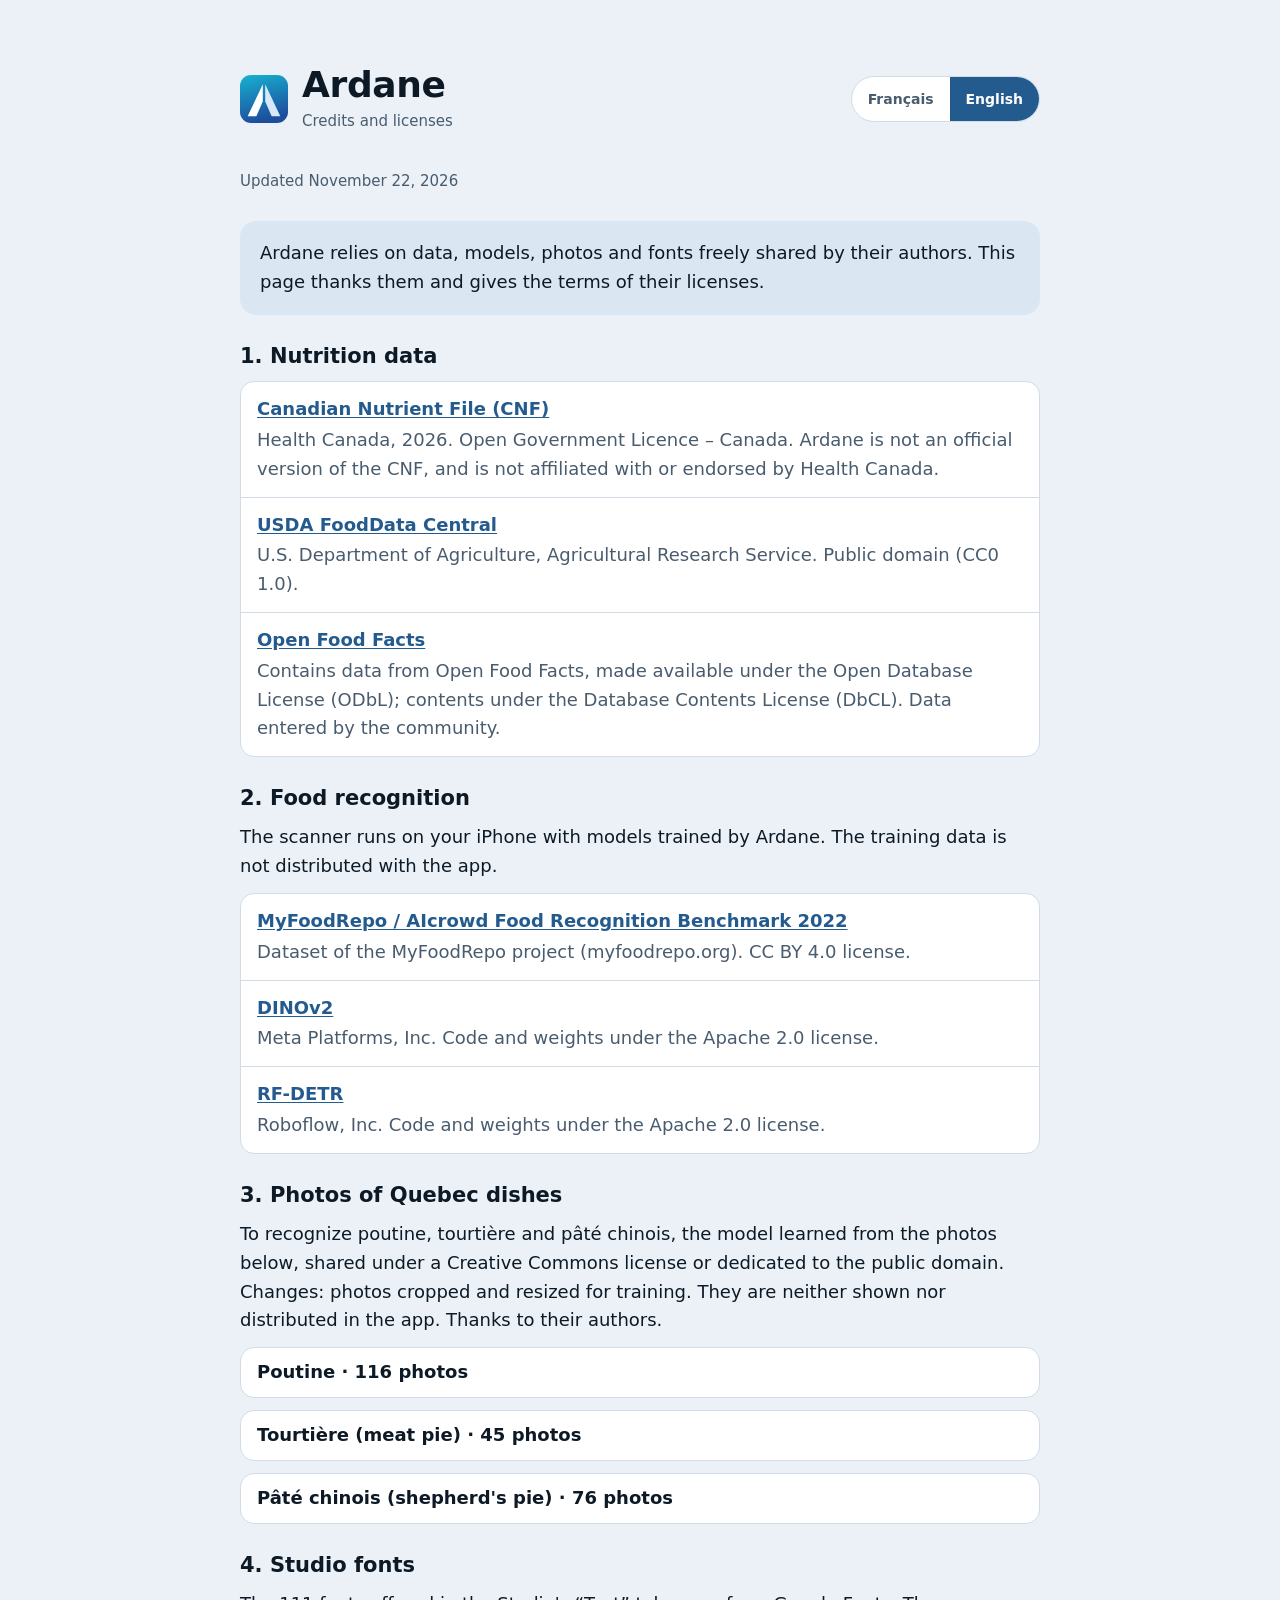
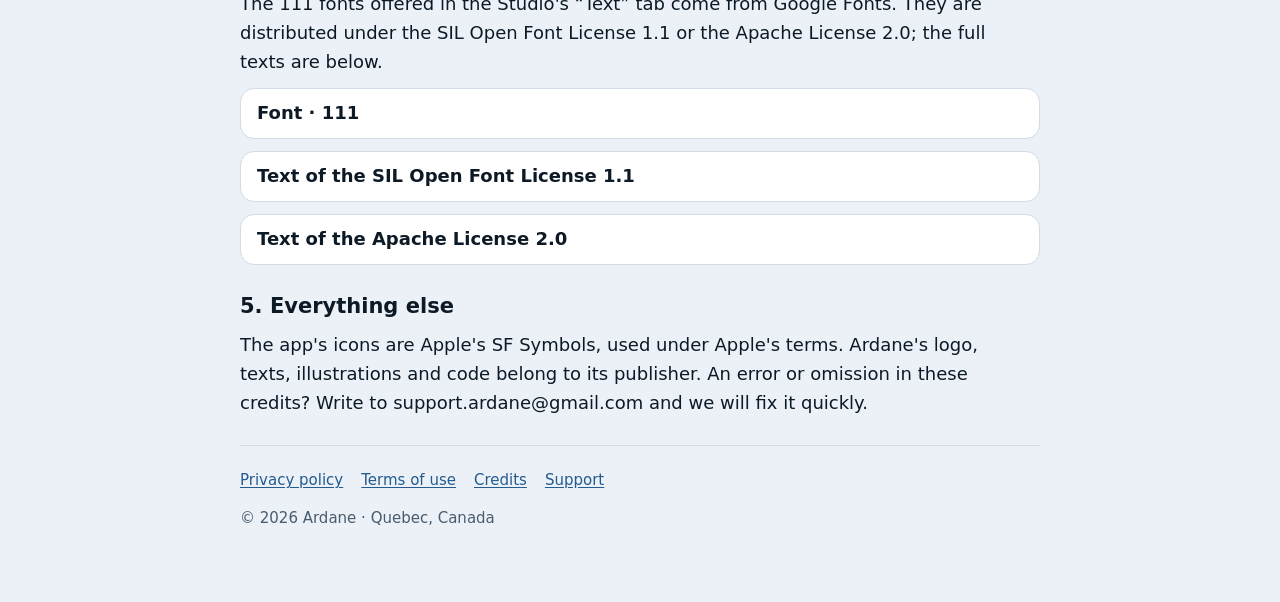
==== credits.html @ 4d383763 "Crédits et licences, politique de confidentialité 3.2 (22 novembre 2026) - Nouvelle page credits.htm" ====
<!doctype html>
<html lang="fr" data-title-fr="Crédits et licences d&#x27;Ardane" data-title-en="Ardane credits and licenses">
<meta charset="utf-8">
<meta name="viewport" content="width=device-width, initial-scale=1">
<meta name="color-scheme" content="light dark">
<meta name="theme-color" content="#EBF1F7" media="(prefers-color-scheme: light)">
<meta name="theme-color" content="#080E14" media="(prefers-color-scheme: dark)">
<title>Crédits et licences d&#x27;Ardane</title>
<link rel="stylesheet" href="style.css">
<!-- Généré par scripts/site/credits_page.py (dépôt de l'app) : ne pas modifier à la main. -->

<main>
  <header>
    <div class="mark" aria-hidden="true"></div>
    <div class="titles">
      <h1>Ardane</h1>
      <p class="sub" id="sub">Crédits et licences</p>
    </div>
    <div class="lang" role="group" aria-label="Langue / Language">
      <button id="btn-fr" type="button" aria-pressed="true" lang="fr">Français</button>
      <button id="btn-en" type="button" aria-pressed="false" lang="en">English</button>
    </div>
  </header>

  <article id="fr" lang="fr">
    <p class="updated">Mise à jour le 22 novembre 2026</p>
    <div class="summary"><p>Ardane s&#x27;appuie sur des données, des modèles, des photos et des polices partagés librement par leurs auteurs. Cette page les remercie et donne les conditions de leurs licences.</p></div>
    <section>
      <h2>1. Données nutritives</h2>
      <ul class="list">
        <li><b><a href="https://open.canada.ca/fr/licence-du-gouvernement-ouvert-canada">Fichier canadien sur les éléments nutritifs (FCÉN)</a></b><span>Santé Canada, 2026. Licence du gouvernement ouvert – Canada. Ardane n&#x27;est pas une version officielle du FCÉN, n&#x27;est pas affiliée à Santé Canada ni approuvée par lui.</span></li>
        <li><b><a href="https://fdc.nal.usda.gov">USDA FoodData Central</a></b><span>Département de l&#x27;Agriculture des États-Unis, Agricultural Research Service. Domaine public (CC0 1.0).</span></li>
        <li><b><a href="https://world.openfoodfacts.org">Open Food Facts</a></b><span>Contient des données d&#x27;Open Food Facts, disponibles sous la licence Open Database License (ODbL) ; contenu sous Database Contents License (DbCL). Données saisies par la communauté.</span></li>
      </ul>
    </section>
    <section>
      <h2>2. Reconnaissance des aliments</h2>
      <p>Le scanner fonctionne sur ton iPhone avec des modèles entraînés par Ardane. Les données d&#x27;entraînement ne sont pas distribuées avec l&#x27;app.</p>
      <ul class="list">
        <li><b><a href="https://creativecommons.org/licenses/by/4.0/">MyFoodRepo / AIcrowd Food Recognition Benchmark 2022</a></b><span>Jeu de données du projet MyFoodRepo (myfoodrepo.org). Licence CC BY 4.0.</span></li>
        <li><b><a href="https://github.com/facebookresearch/dinov2">DINOv2</a></b><span>Meta Platforms, Inc. Code et poids sous licence Apache 2.0.</span></li>
        <li><b><a href="https://github.com/roboflow/rf-detr">RF-DETR</a></b><span>Roboflow, Inc. Code et poids sous licence Apache 2.0.</span></li>
      </ul>
    </section>
    <section>
      <h2>3. Photos de plats québécois</h2>
      <p>Pour reconnaître la poutine, la tourtière et le pâté chinois, le modèle a appris sur les photos ci-dessous, partagées sous licence Creative Commons ou versées au domaine public. Modifications : photos recadrées et réduites pour l&#x27;entraînement. Elles ne sont ni affichées ni distribuées dans l&#x27;app. Merci à leurs auteurs.</p>
      <details><summary>Poutine · 116 photos</summary>
        <div class="scroll"><table><thead><tr><th>Photo</th><th>Auteur</th><th>Licence</th></tr></thead><tbody>
          <tr><td><a href="https://www.flickr.com/photos/40646519@N00/422692736">Poutine!</a></td><td><a href="https://www.flickr.com/photos/40646519@N00">Joe Shlabotnik</a></td><td class="nw"><a href="https://creativecommons.org/licenses/by/2.0/">CC BY 2.0</a></td></tr>
          <tr><td><a href="https://www.flickr.com/photos/28568408@N03/2667935838">Poutine</a></td><td><a href="https://www.flickr.com/photos/28568408@N03">bcjordan</a></td><td class="nw"><a href="https://creativecommons.org/licenses/by/2.0/">CC BY 2.0</a></td></tr>
          <tr><td><a href="https://www.flickr.com/photos/66691654@N00/105537506">Poutine</a></td><td><a href="https://www.flickr.com/photos/66691654@N00">sheilaellen</a></td><td class="nw"><a href="https://creativecommons.org/licenses/by/2.0/">CC BY 2.0</a></td></tr>
          <tr><td><a href="https://www.flickr.com/photos/41894190608@N01/3418100935">poutine</a></td><td><a href="https://www.flickr.com/photos/41894190608@N01">dennis</a></td><td class="nw"><a href="https://creativecommons.org/licenses/by/2.0/">CC BY 2.0</a></td></tr>
          <tr><td><a href="https://www.flickr.com/photos/77742560@N06/8391133171">Poutine</a></td><td><a href="https://www.flickr.com/photos/77742560@N06">shankar s.</a></td><td class="nw"><a href="https://creativecommons.org/licenses/by/2.0/">CC BY 2.0</a></td></tr>
          <tr><td><a href="https://www.flickr.com/photos/54063325@N07/7961751280">Sausage Poutine</a></td><td><a href="https://www.flickr.com/photos/54063325@N07">Ruocaled</a></td><td class="nw"><a href="https://creativecommons.org/licenses/by/2.0/">CC BY 2.0</a></td></tr>
          <tr><td><a href="https://www.flickr.com/photos/23311795@N04/4152819837">Poutine</a></td><td><a href="https://www.flickr.com/photos/23311795@N04">mathplourde</a></td><td class="nw"><a href="https://creativecommons.org/licenses/by/2.0/">CC BY 2.0</a></td></tr>
          <tr><td><a href="https://www.flickr.com/photos/77742560@N06/8391133671">Poutine with sausage</a></td><td><a href="https://www.flickr.com/photos/77742560@N06">shankar s.</a></td><td class="nw"><a href="https://creativecommons.org/licenses/by/2.0/">CC BY 2.0</a></td></tr>
          <tr><td><a href="https://www.flickr.com/photos/18474854@N00/3155841367">poutine</a></td><td><a href="https://www.flickr.com/photos/18474854@N00">JoePhoto</a></td><td class="nw"><a href="https://creativecommons.org/licenses/by/2.0/">CC BY 2.0</a></td></tr>
          <tr><td><a href="https://www.flickr.com/photos/125112383@N06/32618923754">Poutine!</a></td><td><a href="https://www.flickr.com/photos/125112383@N06">vwcampin</a></td><td class="nw"><a href="https://creativecommons.org/licenses/by/2.0/">CC BY 2.0</a></td></tr>
          <tr><td><a href="https://www.flickr.com/photos/91255327@N00/347988821">poutine-rageous</a></td><td><a href="https://www.flickr.com/photos/91255327@N00">sashafatcat</a></td><td class="nw"><a href="https://creativecommons.org/licenses/by/2.0/">CC BY 2.0</a></td></tr>
          <tr><td><a href="https://www.flickr.com/photos/13127104@N08/3921349107">Poutine</a></td><td><a href="https://www.flickr.com/photos/13127104@N08">lsiegert</a></td><td class="nw"><a href="https://creativecommons.org/licenses/by/2.0/">CC BY 2.0</a></td></tr>
          <tr><td><a href="https://www.flickr.com/photos/63669472@N00/513001318">Poutine</a></td><td><a href="https://www.flickr.com/photos/63669472@N00">eekim</a></td><td class="nw"><a href="https://creativecommons.org/licenses/by/2.0/">CC BY 2.0</a></td></tr>
          <tr><td><a href="https://www.flickr.com/photos/81427512@N00/2492936844">Poutine</a></td><td><a href="https://www.flickr.com/photos/81427512@N00">H Dragon</a></td><td class="nw"><a href="https://creativecommons.org/licenses/by/2.0/">CC BY 2.0</a></td></tr>
          <tr><td><a href="https://www.flickr.com/photos/91255327@N00/3150771959">08-dec-26</a></td><td><a href="https://www.flickr.com/photos/91255327@N00">sashafatcat</a></td><td class="nw"><a href="https://creativecommons.org/licenses/by/2.0/">CC BY 2.0</a></td></tr>
          <tr><td><a href="https://www.flickr.com/photos/125112383@N06/33462120505">Poutine w/ Spicy Sausage @ Montreal Poutine - Montreal, Quebec</a></td><td><a href="https://www.flickr.com/photos/125112383@N06">vwcampin</a></td><td class="nw"><a href="https://creativecommons.org/licenses/by/2.0/">CC BY 2.0</a></td></tr>
          <tr><td><a href="https://www.flickr.com/photos/95142644@N00/8515637447">Poutine with pulled pork makes everything better</a></td><td><a href="https://www.flickr.com/photos/95142644@N00">Ruth and Dave</a></td><td class="nw"><a href="https://creativecommons.org/licenses/by/2.0/">CC BY 2.0</a></td></tr>
          <tr><td><a href="https://www.flickr.com/photos/95142644@N00/6426250735">Energy food</a></td><td><a href="https://www.flickr.com/photos/95142644@N00">Ruth and Dave</a></td><td class="nw"><a href="https://creativecommons.org/licenses/by/2.0/">CC BY 2.0</a></td></tr>
          <tr><td><a href="https://www.flickr.com/photos/67839741@N06/19357444582">Traditional #poutine at Smoke&#x27;s #Poutinerie in #Hollywood. #Hearty #fries and a light #chicken #gravy piled high with tons of #creamy real #Wisconsin #cheese #curds. The gravy is #flavorful and #savory, coating the fries and eventually soaking them in sub</a></td><td><a href="https://www.flickr.com/photos/67839741@N06">L.A. Foodie</a></td><td class="nw"><a href="https://creativecommons.org/licenses/by/2.0/">CC BY 2.0</a></td></tr>
          <tr><td><a href="https://www.flickr.com/photos/25977089@N00/35097410913">Poutine</a></td><td><a href="https://www.flickr.com/photos/25977089@N00">goblinbox_(queen_of_ad_hoc_bento)</a></td><td class="nw"><a href="https://creativecommons.org/licenses/by/2.0/">CC BY 2.0</a></td></tr>
          <tr><td><a href="https://www.flickr.com/photos/32125457@N05/6015969493">LA Street Food Fest - Poutine</a></td><td><a href="https://www.flickr.com/photos/32125457@N05">savagecats</a></td><td class="nw"><a href="https://creativecommons.org/licenses/by/2.0/">CC BY 2.0</a></td></tr>
          <tr><td><a href="https://www.flickr.com/photos/23206546@N04/31408653434">North Quarter Tavern, Orlando FL</a></td><td><a href="https://www.flickr.com/photos/23206546@N04">Rusty Clark ~ 100K Photos</a></td><td class="nw"><a href="https://creativecommons.org/licenses/by/2.0/">CC BY 2.0</a></td></tr>
          <tr><td><a href="https://www.flickr.com/photos/125877336@N05/20529812483">Poutine</a></td><td><a href="https://www.flickr.com/photos/125877336@N05">saramarielin</a></td><td class="nw"><a href="https://creativecommons.org/licenses/by/2.0/">CC BY 2.0</a></td></tr>
          <tr><td><a href="https://www.flickr.com/photos/46246687@N05/22581944582">Beef Short Rib Poutine</a></td><td><a href="https://www.flickr.com/photos/46246687@N05">ppacificvancouver</a></td><td class="nw"><a href="https://creativecommons.org/licenses/by/2.0/">CC BY 2.0</a></td></tr>
          <tr><td><a href="https://www.flickr.com/photos/95142644@N00/52178262108">Poutine at Mackenzie Outpost</a></td><td><a href="https://www.flickr.com/photos/95142644@N00">Ruth and Dave</a></td><td class="nw"><a href="https://creativecommons.org/licenses/by/2.0/">CC BY 2.0</a></td></tr>
          <tr><td><a href="https://www.flickr.com/photos/46246687@N05/22569454776">Beef Short Rib Poutine</a></td><td><a href="https://www.flickr.com/photos/46246687@N05">ppacificvancouver</a></td><td class="nw"><a href="https://creativecommons.org/licenses/by/2.0/">CC BY 2.0</a></td></tr>
          <tr><td><a href="https://www.flickr.com/photos/21426642@N07/2629922426">Closeup of poutine</a></td><td><a href="https://www.flickr.com/photos/21426642@N07">Becker1999</a></td><td class="nw"><a href="https://creativecommons.org/licenses/by/2.0/">CC BY 2.0</a></td></tr>
          <tr><td><a href="https://www.flickr.com/photos/95142644@N00/49815342322">Poutine at Mile One</a></td><td><a href="https://www.flickr.com/photos/95142644@N00">Ruth and Dave</a></td><td class="nw"><a href="https://creativecommons.org/licenses/by/2.0/">CC BY 2.0</a></td></tr>
          <tr><td><a href="https://www.flickr.com/photos/184843881@N02/48853948071">Poutine in Boston</a></td><td><a href="https://www.flickr.com/photos/184843881@N02">denise-marie1</a></td><td class="nw"><a href="https://creativecommons.org/licenses/by/2.0/">CC BY 2.0</a></td></tr>
          <tr><td><a href="https://commons.wikimedia.org/wiki/File:Better_Poutine.jpg">File:Better Poutine.jpg</a></td><td>Hannahrjones at English Wikipedia</td><td class="nw"><a href="https://creativecommons.org/publicdomain/mark/1.0/">Public Domain Mark 1.0</a></td></tr>
          <tr><td><a href="https://commons.wikimedia.org/wiki/File:Flickr_dongkwan_124242873--Poutine.jpg">File:Flickr dongkwan 124242873--Poutine.jpg</a></td><td>Ernesto Andrade from San Francisco, California, USA</td><td class="nw"><a href="https://creativecommons.org/licenses/by/2.0/">CC BY 2.0</a></td></tr>
          <tr><td><a href="https://commons.wikimedia.org/wiki/File:Food_Court_of_Costco_Wholesale_(29871518893).jpg">File:Food Court of Costco Wholesale (29871518893).jpg</a></td><td>GoToVan from Vancouver, Canada</td><td class="nw"><a href="https://creativecommons.org/licenses/by/2.0/">CC BY 2.0</a></td></tr>
          <tr><td><a href="https://commons.wikimedia.org/wiki/File:Food_Court_of_Costco_Wholesale_(29871521163).jpg">File:Food Court of Costco Wholesale (29871521163).jpg</a></td><td>GoToVan from Vancouver, Canada</td><td class="nw"><a href="https://creativecommons.org/licenses/by/2.0/">CC BY 2.0</a></td></tr>
          <tr><td><a href="https://commons.wikimedia.org/wiki/File:Food_Court_of_Costco_Wholesale_(30503545845).jpg">File:Food Court of Costco Wholesale (30503545845).jpg</a></td><td>GoToVan from Vancouver, Canada</td><td class="nw"><a href="https://creativecommons.org/licenses/by/2.0/">CC BY 2.0</a></td></tr>
          <tr><td><a href="https://commons.wikimedia.org/wiki/File:Food_Court_of_Costco_Wholesale_(30503546335).jpg">File:Food Court of Costco Wholesale (30503546335).jpg</a></td><td>GoToVan from Vancouver, Canada</td><td class="nw"><a href="https://creativecommons.org/licenses/by/2.0/">CC BY 2.0</a></td></tr>
          <tr><td><a href="https://commons.wikimedia.org/wiki/File:Georgie%27s_Poutine_-_Double-fried_Kennebec_potatoes_with_Oakdale_Cheese_Company_Cheese_Curds_and_St_Hubert_poutine_gravy_-squeaky_-curds_-poutine_-Oakland_-popup_(15228252746).jpg">File:Georgie&#x27;s Poutine - Double-fried Kennebec potatoes with Oakdale Cheese Company Cheese Curds and St Hubert poutine gravy -squeaky -curds -poutine -Oakland -popup (15228252746).jpg</a></td><td>Arnold Gatilao from Oakland, CA, USA</td><td class="nw"><a href="https://creativecommons.org/licenses/by/2.0/">CC BY 2.0</a></td></tr>
          <tr><td><a href="https://commons.wikimedia.org/wiki/File:Hangover_Cure_poutine_@_Poutineville_@_Montr%C3%A9al_(30503111956).jpg">File:Hangover Cure poutine @ Poutineville @ Montréal (30503111956).jpg</a></td><td>Guilhem Vellut from Annecy, France</td><td class="nw"><a href="https://creativecommons.org/licenses/by/2.0/">CC BY 2.0</a></td></tr>
          <tr><td><a href="https://commons.wikimedia.org/wiki/File:Hangover_Cure_poutine_@_Poutineville_@_Montr%C3%A9al_(30503114746).jpg">File:Hangover Cure poutine @ Poutineville @ Montréal (30503114746).jpg</a></td><td>Guilhem Vellut from Annecy, France</td><td class="nw"><a href="https://creativecommons.org/licenses/by/2.0/">CC BY 2.0</a></td></tr>
          <tr><td><a href="https://commons.wikimedia.org/wiki/File:Hogtown_Poutine_with_peppercorn_gravy,_sausage,_bacon,_mushrooms,_onions_(16022430855).jpg">File:Hogtown Poutine with peppercorn gravy, sausage, bacon, mushrooms, onions (16022430855).jpg</a></td><td>Arnold Gatilao from Oakland, CA, USA</td><td class="nw"><a href="https://creativecommons.org/licenses/by/2.0/">CC BY 2.0</a></td></tr>
          <tr><td><a href="https://commons.wikimedia.org/wiki/File:La_Banquise_Poutine_(cropped).jpg">File:La Banquise Poutine (cropped).jpg</a></td><td>Yuri Long from Arlington, VA, USA</td><td class="nw"><a href="https://creativecommons.org/licenses/by/2.0/">CC BY 2.0</a></td></tr>
          <tr><td><a href="https://commons.wikimedia.org/wiki/File:La_Banquise_Poutine.jpg">File:La Banquise Poutine.jpg</a></td><td>Yuri Long from Arlington, VA, USA</td><td class="nw"><a href="https://creativecommons.org/licenses/by/2.0/">CC BY 2.0</a></td></tr>
          <tr><td><a href="https://commons.wikimedia.org/wiki/File:La_Classique_Bacon_-_Les_Poutineurs_2025-03-24.jpg">File:La Classique Bacon - Les Poutineurs 2025-03-24.jpg</a></td><td>Andy Li</td><td class="nw"><a href="https://creativecommons.org/publicdomain/zero/1.0/">CC0 1.0</a></td></tr>
          <tr><td><a href="https://commons.wikimedia.org/wiki/File:McDonald%E2%80%99s_Poutine_(47271532861).jpg">File:McDonald’s Poutine (47271532861).jpg</a></td><td>Paulo O from Halifax, Canada</td><td class="nw"><a href="https://creativecommons.org/licenses/by/2.0/">CC BY 2.0</a></td></tr>
          <tr><td><a href="https://commons.wikimedia.org/wiki/File:OriginalPoutineLaBanquise.jpg">File:OriginalPoutineLaBanquise.jpg</a></td><td>Sjschen</td><td class="nw"><a href="https://creativecommons.org/licenses/by/3.0/">CC BY 3.0</a></td></tr>
          <tr><td><a href="https://commons.wikimedia.org/wiki/File:Pierogi_Poutine.jpg">File:Pierogi Poutine.jpg</a></td><td>Alan Levine</td><td class="nw"><a href="https://creativecommons.org/publicdomain/zero/1.0/">CC0 1.0</a></td></tr>
          <tr><td><a href="https://commons.wikimedia.org/wiki/File:Poutine_(11214163035).jpg">File:Poutine (11214163035).jpg</a></td><td>Maarten Heerlien from Voorschoten, The Netherlands</td><td class="nw"><a href="https://creativecommons.org/licenses/by/2.0/">CC BY 2.0</a></td></tr>
          <tr><td><a href="https://commons.wikimedia.org/wiki/File:Poutine_(36346160921).jpg">File:Poutine (36346160921).jpg</a></td><td>Paulo O from Halifax, Canada</td><td class="nw"><a href="https://creativecommons.org/licenses/by/2.0/">CC BY 2.0</a></td></tr>
          <tr><td><a href="https://commons.wikimedia.org/wiki/File:Poutine_(5439849321).jpg">File:Poutine (5439849321).jpg</a></td><td>Neil Conway from Oakland, USA</td><td class="nw"><a href="https://creativecommons.org/licenses/by/2.0/">CC BY 2.0</a></td></tr>
          <tr><td><a href="https://commons.wikimedia.org/wiki/File:Poutine_-_2017-10.jpg">File:Poutine - 2017-10.jpg</a></td><td>boklm</td><td class="nw"><a href="https://creativecommons.org/publicdomain/zero/1.0/">CC0 1.0</a></td></tr>
          <tr><td><a href="https://commons.wikimedia.org/wiki/File:Poutine_@_D%C3%A9carie_Hot_Dog_@_Montr%C3%A9al_(30435389821).jpg">File:Poutine @ Décarie Hot Dog @ Montréal (30435389821).jpg</a></td><td>Guilhem Vellut from Annecy, France</td><td class="nw"><a href="https://creativecommons.org/licenses/by/2.0/">CC BY 2.0</a></td></tr>
          <tr><td><a href="https://commons.wikimedia.org/wiki/File:Poutine_@_La_Banquise_@_Le_Plateau_@_Montr%C3%A9al_(30198101830).jpg">File:Poutine @ La Banquise @ Le Plateau @ Montréal (30198101830).jpg</a></td><td>Guilhem Vellut from Annecy, France</td><td class="nw"><a href="https://creativecommons.org/licenses/by/2.0/">CC BY 2.0</a></td></tr>
          <tr><td><a href="https://commons.wikimedia.org/wiki/File:Poutine_@_La_Banquise_@_Le_Plateau_@_Montr%C3%A9al_(30379690522).jpg">File:Poutine @ La Banquise @ Le Plateau @ Montréal (30379690522).jpg</a></td><td>Guilhem Vellut from Annecy, France</td><td class="nw"><a href="https://creativecommons.org/licenses/by/2.0/">CC BY 2.0</a></td></tr>
          <tr><td><a href="https://commons.wikimedia.org/wiki/File:Poutine_@_Montreal_Pool_Room_@_Ville-Marie_@_Montr%C3%A9al_(30256597740).jpg">File:Poutine @ Montreal Pool Room @ Ville-Marie @ Montréal (30256597740).jpg</a></td><td>Guilhem Vellut from Annecy, France</td><td class="nw"><a href="https://creativecommons.org/licenses/by/2.0/">CC BY 2.0</a></td></tr>
          <tr><td><a href="https://commons.wikimedia.org/wiki/File:Poutine_@_Montreal_Pool_Room_@_Ville-Marie_@_Montr%C3%A9al_(30467797291).jpg">File:Poutine @ Montreal Pool Room @ Ville-Marie @ Montréal (30467797291).jpg</a></td><td>Guilhem Vellut from Annecy, France</td><td class="nw"><a href="https://creativecommons.org/licenses/by/2.0/">CC BY 2.0</a></td></tr>
          <tr><td><a href="https://commons.wikimedia.org/wiki/File:Poutine_at_La_Belle_Province_(333075501).jpg">File:Poutine at La Belle Province (333075501).jpg</a></td><td>Andrea Schaffer from Sydney, Australia</td><td class="nw"><a href="https://creativecommons.org/licenses/by/2.0/">CC BY 2.0</a></td></tr>
          <tr><td><a href="https://commons.wikimedia.org/wiki/File:Poutine_at_New_York_Fries_(49684638896).jpg">File:Poutine at New York Fries (49684638896).jpg</a></td><td>Daniel from Glasgow, United Kingdom</td><td class="nw"><a href="https://creativecommons.org/licenses/by/2.0/">CC BY 2.0</a></td></tr>
          <tr><td><a href="https://commons.wikimedia.org/wiki/File:Poutine_basket_with_birthday_candle_in_Dutch_angle.jpg">File:Poutine basket with birthday candle in Dutch angle.jpg</a></td><td>RandomKatze</td><td class="nw"><a href="https://creativecommons.org/publicdomain/zero/1.0/">CC0 1.0</a></td></tr>
          <tr><td><a href="https://commons.wikimedia.org/wiki/File:Poutine_from_Windsor,_ON.jpg">File:Poutine from Windsor, ON.jpg</a></td><td>Antonydstevens</td><td class="nw"><a href="https://creativecommons.org/publicdomain/zero/1.0/">CC0 1.0</a></td></tr>
          <tr><td><a href="https://commons.wikimedia.org/wiki/File:Poutine_with_Bacon_@_La_Belle_Province_@_Montreal_(29773379023).jpg">File:Poutine with Bacon @ La Belle Province @ Montreal (29773379023).jpg</a></td><td>Guilhem Vellut from Paris, France</td><td class="nw"><a href="https://creativecommons.org/licenses/by/2.0/">CC BY 2.0</a></td></tr>
          <tr><td><a href="https://commons.wikimedia.org/wiki/File:Poutine_with_Bacon_@_La_Belle_Province_@_Montreal_(29774474284).jpg">File:Poutine with Bacon @ La Belle Province @ Montreal (29774474284).jpg</a></td><td>Guilhem Vellut from Paris, France</td><td class="nw"><a href="https://creativecommons.org/licenses/by/2.0/">CC BY 2.0</a></td></tr>
          <tr><td><a href="https://commons.wikimedia.org/wiki/File:Poutine_with_sausage_@_Chez_Ashton_@_Qu%C3%A9bec_(30511412735).jpg">File:Poutine with sausage @ Chez Ashton @ Québec (30511412735).jpg</a></td><td>Guilhem Vellut from Annecy, France</td><td class="nw"><a href="https://creativecommons.org/licenses/by/2.0/">CC BY 2.0</a></td></tr>
          <tr><td><a href="https://commons.wikimedia.org/wiki/File:Poutine_with_sausage_@_Chez_Ashton_@_Qu%C3%A9bec_(30511414925).jpg">File:Poutine with sausage @ Chez Ashton @ Québec (30511414925).jpg</a></td><td>Guilhem Vellut from Annecy, France</td><td class="nw"><a href="https://creativecommons.org/licenses/by/2.0/">CC BY 2.0</a></td></tr>
          <tr><td><a href="https://commons.wikimedia.org/wiki/File:Poutine1.jpg">File:Poutine1.jpg</a></td><td>Plantsmushrooms</td><td class="nw"><a href="https://creativecommons.org/licenses/by/4.0/">CC BY 4.0</a></td></tr>
          <tr><td><a href="https://commons.wikimedia.org/wiki/File:Tradition_Poutine_(15836312819).jpg">File:Tradition Poutine (15836312819).jpg</a></td><td>Arnold Gatilao from Oakland, CA, USA</td><td class="nw"><a href="https://creativecommons.org/licenses/by/2.0/">CC BY 2.0</a></td></tr>
          <tr><td><a href="https://www.flickr.com/photos/41751012@N00/5827910894">Maxi Poutine</a></td><td><a href="https://www.flickr.com/photos/41751012@N00">Tri.</a></td><td class="nw"><a href="https://creativecommons.org/licenses/by/2.0/">CC BY 2.0</a></td></tr>
          <tr><td><a href="https://www.flickr.com/photos/15969266@N04/4035196206">Mmmm, extreme poutine.</a></td><td><a href="https://www.flickr.com/photos/15969266@N04">zerojay</a></td><td class="nw"><a href="https://creativecommons.org/licenses/by/2.0/">CC BY 2.0</a></td></tr>
          <tr><td><a href="https://www.flickr.com/photos/91255327@N00/3168889607">poutine from restaurant la banquise</a></td><td><a href="https://www.flickr.com/photos/91255327@N00">sashafatcat</a></td><td class="nw"><a href="https://creativecommons.org/licenses/by/2.0/">CC BY 2.0</a></td></tr>
          <tr><td><a href="https://www.flickr.com/photos/28531775@N06/4623917011">PatatiPatata Poutine</a></td><td><a href="https://www.flickr.com/photos/28531775@N06">snowpea&amp;bokchoi</a></td><td class="nw"><a href="https://creativecommons.org/licenses/by/2.0/">CC BY 2.0</a></td></tr>
          <tr><td><a href="https://www.flickr.com/photos/60179301@N00/4927668225">Poutine</a></td><td><a href="https://www.flickr.com/photos/60179301@N00">Ben Sutherland</a></td><td class="nw"><a href="https://creativecommons.org/licenses/by/2.0/">CC BY 2.0</a></td></tr>
          <tr><td><a href="https://www.flickr.com/photos/57454537@N03/14021723303">First time trying poutine @oliver_bonacini restaurant Bannock in #Toronto loved it! #foodspotting</a></td><td><a href="https://www.flickr.com/photos/57454537@N03">ukahbob777</a></td><td class="nw"><a href="https://creativecommons.org/licenses/by/2.0/">CC BY 2.0</a></td></tr>
          <tr><td><a href="https://www.flickr.com/photos/91188380@N05/15948906742">Elk &amp; Oarsman - Elk Poutine</a></td><td><a href="https://www.flickr.com/photos/91188380@N05">elsie.hui</a></td><td class="nw"><a href="https://creativecommons.org/licenses/by/2.0/">CC BY 2.0</a></td></tr>
          <tr><td><a href="https://www.flickr.com/photos/24483890@N00/3568173672">digging in to poutine at La Banquise</a></td><td><a href="https://www.flickr.com/photos/24483890@N00">Rob Ireton</a></td><td class="nw"><a href="https://creativecommons.org/licenses/by/2.0/">CC BY 2.0</a></td></tr>
          <tr><td><a href="https://www.flickr.com/photos/51526368@N03/19629658998">Big Smoke Burger Poutine</a></td><td><a href="https://www.flickr.com/photos/51526368@N03">Aranami</a></td><td class="nw"><a href="https://creativecommons.org/licenses/by/2.0/">CC BY 2.0</a></td></tr>
          <tr><td><a href="https://www.flickr.com/photos/48041244@N05/16551847618">Poutine, from Stuffed Beaver in Bondi</a></td><td><a href="https://www.flickr.com/photos/48041244@N05">insatiablemunch</a></td><td class="nw"><a href="https://creativecommons.org/licenses/by/2.0/">CC BY 2.0</a></td></tr>
          <tr><td><a href="https://www.flickr.com/photos/9368841@N07/8287553741">Poutine</a></td><td><a href="https://www.flickr.com/photos/9368841@N07">jeremiah.andrick</a></td><td class="nw"><a href="https://creativecommons.org/licenses/by/2.0/">CC BY 2.0</a></td></tr>
          <tr><td><a href="https://www.flickr.com/photos/76526847@N00/2629491817">Au revoir, Poutine!</a></td><td><a href="https://www.flickr.com/photos/76526847@N00">JavaSquid</a></td><td class="nw"><a href="https://creativecommons.org/licenses/by/2.0/">CC BY 2.0</a></td></tr>
          <tr><td><a href="https://www.flickr.com/photos/41751012@N00/5827411429">La Banquise - 24 Hour Poutine of all varieties!</a></td><td><a href="https://www.flickr.com/photos/41751012@N00">Tri.</a></td><td class="nw"><a href="https://creativecommons.org/licenses/by/2.0/">CC BY 2.0</a></td></tr>
          <tr><td><a href="https://www.flickr.com/photos/37996580467@N01/4650660559">Poutine</a></td><td><a href="https://www.flickr.com/photos/37996580467@N01">Joey DeVilla</a></td><td class="nw"><a href="https://creativecommons.org/licenses/by/2.0/">CC BY 2.0</a></td></tr>
          <tr><td><a href="https://www.flickr.com/photos/48041244@N05/16738330452">Poutine, from Stuffed Beaver in Bondi</a></td><td><a href="https://www.flickr.com/photos/48041244@N05">insatiablemunch</a></td><td class="nw"><a href="https://creativecommons.org/licenses/by/2.0/">CC BY 2.0</a></td></tr>
          <tr><td><a href="https://www.flickr.com/photos/18378655@N00/7190572392">Poutine</a></td><td><a href="https://www.flickr.com/photos/18378655@N00">James Cridland</a></td><td class="nw"><a href="https://creativecommons.org/licenses/by/2.0/">CC BY 2.0</a></td></tr>
          <tr><td><a href="https://www.flickr.com/photos/54827381@N03/6203279524">Portland Poutine from Melt</a></td><td><a href="https://www.flickr.com/photos/54827381@N03">JesseRad</a></td><td class="nw"><a href="https://creativecommons.org/licenses/by/2.0/">CC BY 2.0</a></td></tr>
          <tr><td><a href="https://www.flickr.com/photos/48889057888@N01/8356783628">Poutine Truffle Fries @ Zoe&#x27;s Bar and Restaurant</a></td><td><a href="https://www.flickr.com/photos/48889057888@N01">Kevin Krejci</a></td><td class="nw"><a href="https://creativecommons.org/licenses/by/2.0/">CC BY 2.0</a></td></tr>
          <tr><td><a href="https://www.flickr.com/photos/22201094@N08/9300770935">Poutine</a></td><td><a href="https://www.flickr.com/photos/22201094@N08">ecooper99</a></td><td class="nw"><a href="https://creativecommons.org/licenses/by/2.0/">CC BY 2.0</a></td></tr>
          <tr><td><a href="https://www.flickr.com/photos/20081689@N00/4165653460">Poutine</a></td><td><a href="https://www.flickr.com/photos/20081689@N00">OriginalJo</a></td><td class="nw"><a href="https://creativecommons.org/licenses/by/2.0/">CC BY 2.0</a></td></tr>
          <tr><td><a href="https://www.flickr.com/photos/90454079@N00/16994344722">Poutine</a></td><td><a href="https://www.flickr.com/photos/90454079@N00">Jun Seita</a></td><td class="nw"><a href="https://creativecommons.org/licenses/by/2.0/">CC BY 2.0</a></td></tr>
          <tr><td><a href="https://www.flickr.com/photos/94571281@N00/13332726843">Canadian breakfast of champions! #whistler #blackcomb #poutine</a></td><td><a href="https://www.flickr.com/photos/94571281@N00">jonrawlinson</a></td><td class="nw"><a href="https://creativecommons.org/licenses/by/2.0/">CC BY 2.0</a></td></tr>
          <tr><td><a href="https://www.flickr.com/photos/98983159@N00/15440569502">Pot roast poutine</a></td><td><a href="https://www.flickr.com/photos/98983159@N00">Lachlan Hardy</a></td><td class="nw"><a href="https://creativecommons.org/licenses/by/2.0/">CC BY 2.0</a></td></tr>
          <tr><td><a href="https://www.flickr.com/photos/97844767@N00/3920369914">Poutine in all its glossy goodness.</a></td><td><a href="https://www.flickr.com/photos/97844767@N00">WordRidden</a></td><td class="nw"><a href="https://creativecommons.org/licenses/by/2.0/">CC BY 2.0</a></td></tr>
          <tr><td><a href="https://www.flickr.com/photos/25897810@N00/19361564012">Burger and #poutine (my first #poutine eaten in Quebec)</a></td><td><a href="https://www.flickr.com/photos/25897810@N00">David Berkowitz</a></td><td class="nw"><a href="https://creativecommons.org/licenses/by/2.0/">CC BY 2.0</a></td></tr>
          <tr><td><a href="https://www.flickr.com/photos/71035080@N00/4361973323">poutine</a></td><td><a href="https://www.flickr.com/photos/71035080@N00">bill_comstock</a></td><td class="nw"><a href="https://creativecommons.org/licenses/by/2.0/">CC BY 2.0</a></td></tr>
          <tr><td><a href="https://www.flickr.com/photos/37996646802@N01/48615409531">OH POUTINE!</a></td><td><a href="https://www.flickr.com/photos/37996646802@N01">cogdogblog</a></td><td class="nw"><a href="https://creativecommons.org/publicdomain/zero/1.0/">CC0 1.0</a></td></tr>
          <tr><td><a href="https://www.flickr.com/photos/91873384@N04/51891062673">homemade poutine</a></td><td><a href="https://www.flickr.com/photos/91873384@N04">dalecruse</a></td><td class="nw"><a href="https://creativecommons.org/licenses/by/2.0/">CC BY 2.0</a></td></tr>
          <tr><td><a href="https://www.flickr.com/photos/44124483743@N01/49096625026">Costco poutine</a></td><td><a href="https://www.flickr.com/photos/44124483743@N01">brownpau</a></td><td class="nw"><a href="https://creativecommons.org/licenses/by/2.0/">CC BY 2.0</a></td></tr>
          <tr><td><a href="https://www.flickr.com/photos/76526847@N00/9098562444">Poutine at Chez Ashton</a></td><td><a href="https://www.flickr.com/photos/76526847@N00">JavaSquid</a></td><td class="nw"><a href="https://creativecommons.org/licenses/by/2.0/">CC BY 2.0</a></td></tr>
          <tr><td><a href="https://www.flickr.com/photos/35034347371@N01/4999007911">The Charles Poutine - 20100917_031.jpg</a></td><td><a href="https://www.flickr.com/photos/35034347371@N01">roland</a></td><td class="nw"><a href="https://creativecommons.org/licenses/by/2.0/">CC BY 2.0</a></td></tr>
          <tr><td><a href="https://www.flickr.com/photos/91188380@N05/9225027657">Stampede 2013 - Beef Brisket Poutine</a></td><td><a href="https://www.flickr.com/photos/91188380@N05">elsie.hui</a></td><td class="nw"><a href="https://creativecommons.org/licenses/by/2.0/">CC BY 2.0</a></td></tr>
          <tr><td><a href="https://www.flickr.com/photos/67839741@N06/15342530979">Country fried #poutine from The Kroft at the #Anaheim Packing House: #fried #chicken, #bacon, &amp; #cheese drowning in country #gravy. #foodporn #lunch #frenchfries #pork Photo by @bloefeld</a></td><td><a href="https://www.flickr.com/photos/67839741@N06">L.A. Foodie</a></td><td class="nw"><a href="https://creativecommons.org/licenses/by/2.0/">CC BY 2.0</a></td></tr>
          <tr><td><a href="https://www.flickr.com/photos/58972197@N00/4470369271">4AM POUTiNE</a></td><td><a href="https://www.flickr.com/photos/58972197@N00">starpause kid</a></td><td class="nw"><a href="https://creativecommons.org/licenses/by/2.0/">CC BY 2.0</a></td></tr>
          <tr><td><a href="https://www.flickr.com/photos/30787545@N07/3251200365">poutine</a></td><td><a href="https://www.flickr.com/photos/30787545@N07">marshillonline</a></td><td class="nw"><a href="https://creativecommons.org/licenses/by/2.0/">CC BY 2.0</a></td></tr>
          <tr><td><a href="https://www.flickr.com/photos/53542700@N07/5671351760">quebec poutine</a></td><td><a href="https://www.flickr.com/photos/53542700@N07">malcolmduchamp</a></td><td class="nw"><a href="https://creativecommons.org/licenses/by/2.0/">CC BY 2.0</a></td></tr>
          <tr><td><a href="https://www.flickr.com/photos/33993074@N00/3383313126">Poutine!</a></td><td><a href="https://www.flickr.com/photos/33993074@N00">joyosity</a></td><td class="nw"><a href="https://creativecommons.org/licenses/by/2.0/">CC BY 2.0</a></td></tr>
          <tr><td><a href="https://www.flickr.com/photos/9462200@N08/19489340472">Poutine!</a></td><td><a href="https://www.flickr.com/photos/9462200@N08">apasciuto</a></td><td class="nw"><a href="https://creativecommons.org/licenses/by/2.0/">CC BY 2.0</a></td></tr>
          <tr><td><a href="https://www.flickr.com/photos/67663894@N07/7075019809">Poutine</a></td><td><a href="https://www.flickr.com/photos/67663894@N07">j.stavrogin</a></td><td class="nw"><a href="https://creativecommons.org/licenses/by/2.0/">CC BY 2.0</a></td></tr>
          <tr><td><a href="https://www.flickr.com/photos/65939881@N05/9256481225">It seemed like a good idea at the time. Waffle-fries poutine. Don&#x27;t try this at home.</a></td><td><a href="https://www.flickr.com/photos/65939881@N05">stevecavers</a></td><td class="nw"><a href="https://creativecommons.org/licenses/by/2.0/">CC BY 2.0</a></td></tr>
          <tr><td><a href="https://www.flickr.com/photos/44757968@N00/6111178045">Poutine</a></td><td><a href="https://www.flickr.com/photos/44757968@N00">Glamour Schatz</a></td><td class="nw"><a href="https://creativecommons.org/licenses/by/2.0/">CC BY 2.0</a></td></tr>
          <tr><td><a href="https://www.flickr.com/photos/29534978@N00/1527724982">Poutine 3/3</a></td><td><a href="https://www.flickr.com/photos/29534978@N00">~Twon~</a></td><td class="nw"><a href="https://creativecommons.org/licenses/by/2.0/">CC BY 2.0</a></td></tr>
          <tr><td><a href="https://www.flickr.com/photos/58819758@N00/3756917983">Poutine, Oxtail Gravy, Cheddar</a></td><td><a href="https://www.flickr.com/photos/58819758@N00">arnold | inuyaki</a></td><td class="nw"><a href="https://creativecommons.org/licenses/by/2.0/">CC BY 2.0</a></td></tr>
          <tr><td><a href="https://www.flickr.com/photos/49399018@N00/48764059732">Chez Ashton Poutine Quebec City Canada</a></td><td><a href="https://www.flickr.com/photos/49399018@N00">amanderson2</a></td><td class="nw"><a href="https://creativecommons.org/licenses/by/2.0/">CC BY 2.0</a></td></tr>
          <tr><td><a href="https://www.flickr.com/photos/94064020@N00/5775412065">Montréal, QC (Centre-Ville)</a></td><td><a href="https://www.flickr.com/photos/94064020@N00">JasonParis</a></td><td class="nw"><a href="https://creativecommons.org/licenses/by/2.0/">CC BY 2.0</a></td></tr>
          <tr><td><a href="https://www.flickr.com/photos/96083563@N00/3274993883">Quebec&#x27;s Finest</a></td><td><a href="https://www.flickr.com/photos/96083563@N00">ojbyrne</a></td><td class="nw"><a href="https://creativecommons.org/licenses/by/2.0/">CC BY 2.0</a></td></tr>
          <tr><td><a href="https://www.flickr.com/photos/59607188@N04/23383143119">When you pass through Drummondville Quebec, this place is a must. That squeaky cheese made in house and perfect gravy, with golden fries. #poutine #quebecfood #feelingdirty then when you&#x27;re done eating, buy more cheese so you can make this at home</a></td><td><a href="https://www.flickr.com/photos/59607188@N04">alcoholica182</a></td><td class="nw"><a href="https://creativecommons.org/licenses/by/2.0/">CC BY 2.0</a></td></tr>
          <tr><td><a href="https://www.flickr.com/photos/10317126@N08/23634439850">My first Poutine in Quebec!</a></td><td><a href="https://www.flickr.com/photos/10317126@N08">Olivier Pasco</a></td><td class="nw"><a href="https://creativecommons.org/licenses/by/2.0/">CC BY 2.0</a></td></tr>
          <tr><td><a href="https://www.flickr.com/photos/49399018@N00/48763871961">House and classic Poutine at Frite Alors!Quebec City Canada</a></td><td><a href="https://www.flickr.com/photos/49399018@N00">amanderson2</a></td><td class="nw"><a href="https://creativecommons.org/licenses/by/2.0/">CC BY 2.0</a></td></tr>
          <tr><td><a href="https://www.flickr.com/photos/49814345@N04/39965109725">Poutine Montreal Style #vloggang #gstdarmy</a></td><td><a href="https://www.flickr.com/photos/49814345@N04">chfrank_cgn</a></td><td class="nw"><a href="https://creativecommons.org/licenses/by/2.0/">CC BY 2.0</a></td></tr>
          <tr><td><a href="https://www.flickr.com/photos/49814345@N04/51634251655">Studienabschlussfestmahl . . . #cologne #covid_19 #coronavirus #socialdistancing #university #sixfeetapart #studying #computerscience #finalexam #celebration #frittenwerk #poutine #montreal #wearamask #washyourhands #ɢᴇᴛᴠᴀᴄᴄɪɴᴀᴛᴇᴅ #aidansarmy #embersquad</a></td><td><a href="https://www.flickr.com/photos/49814345@N04">chfrank_cgn</a></td><td class="nw"><a href="https://creativecommons.org/licenses/by/2.0/">CC BY 2.0</a></td></tr>
          <tr><td><a href="https://www.flickr.com/photos/91255327@N00/347988775">warm welcome</a></td><td><a href="https://www.flickr.com/photos/91255327@N00">sashafatcat</a></td><td class="nw"><a href="https://creativecommons.org/licenses/by/2.0/">CC BY 2.0</a></td></tr>
        </tbody></table></div>
      </details>
      <details><summary>Tourtière · 45 photos</summary>
        <div class="scroll"><table><thead><tr><th>Photo</th><th>Auteur</th><th>Licence</th></tr></thead><tbody>
          <tr><td><a href="https://www.flickr.com/photos/35034347371@N01/6567454957">christmas-eve-2011-20111224-S0022004.jpg</a></td><td><a href="https://www.flickr.com/photos/35034347371@N01">roland</a></td><td class="nw"><a href="https://creativecommons.org/licenses/by/2.0/">CC BY 2.0</a></td></tr>
          <tr><td><a href="https://www.flickr.com/photos/56846157@N00/6484937027">Tourtiere</a></td><td><a href="https://www.flickr.com/photos/56846157@N00">Christine Rondeau</a></td><td class="nw"><a href="https://creativecommons.org/licenses/by/2.0/">CC BY 2.0</a></td></tr>
          <tr><td><a href="https://www.flickr.com/photos/95142644@N00/24136236761">Tourtiere at Les Voyageurs</a></td><td><a href="https://www.flickr.com/photos/95142644@N00">Ruth and Dave</a></td><td class="nw"><a href="https://creativecommons.org/licenses/by/2.0/">CC BY 2.0</a></td></tr>
          <tr><td><a href="https://www.flickr.com/photos/56846157@N00/6484934605">Tourtiere</a></td><td><a href="https://www.flickr.com/photos/56846157@N00">Christine Rondeau</a></td><td class="nw"><a href="https://creativecommons.org/licenses/by/2.0/">CC BY 2.0</a></td></tr>
          <tr><td><a href="https://www.flickr.com/photos/37996646802@N01/44663790420">It&#x27;s Double Torture!</a></td><td><a href="https://www.flickr.com/photos/37996646802@N01">cogdogblog</a></td><td class="nw"><a href="https://creativecommons.org/publicdomain/zero/1.0/">CC0 1.0</a></td></tr>
          <tr><td><a href="https://www.flickr.com/photos/74782490@N00/10647654353">Apple Pie fresh from the oven #food#nutrition#beerhorst#urban homesteading</a></td><td><a href="https://www.flickr.com/photos/74782490@N00">{studiobeerhorst}-bbmarie</a></td><td class="nw"><a href="https://creativecommons.org/licenses/by/2.0/">CC BY 2.0</a></td></tr>
          <tr><td><a href="https://www.flickr.com/photos/91188380@N05/13622677773">349-365 Meat Pie</a></td><td><a href="https://www.flickr.com/photos/91188380@N05">elsie.hui</a></td><td class="nw"><a href="https://creativecommons.org/licenses/by/2.0/">CC BY 2.0</a></td></tr>
          <tr><td><a href="https://www.flickr.com/photos/98983159@N00/20469998719">Leftovers for lunch today. Awesome.</a></td><td><a href="https://www.flickr.com/photos/98983159@N00">Lachlan Hardy</a></td><td class="nw"><a href="https://creativecommons.org/licenses/by/2.0/">CC BY 2.0</a></td></tr>
          <tr><td><a href="https://www.flickr.com/photos/59496030@N02/8181826250">Last Nights Meat Pie</a></td><td><a href="https://www.flickr.com/photos/59496030@N02">G.A.I.N</a></td><td class="nw"><a href="https://creativecommons.org/licenses/by/2.0/">CC BY 2.0</a></td></tr>
          <tr><td><a href="https://www.flickr.com/photos/33953321@N00/411188854">Lamb and rosemary meat pie</a></td><td><a href="https://www.flickr.com/photos/33953321@N00">laRuth</a></td><td class="nw"><a href="https://creativecommons.org/licenses/by/2.0/">CC BY 2.0</a></td></tr>
          <tr><td><a href="https://www.flickr.com/photos/11399912@N00/2878140827">Meat Pie</a></td><td><a href="https://www.flickr.com/photos/11399912@N00">basykes</a></td><td class="nw"><a href="https://creativecommons.org/licenses/by/2.0/">CC BY 2.0</a></td></tr>
          <tr><td><a href="https://www.flickr.com/photos/67975030@N00/4100693256">Meat Pie</a></td><td><a href="https://www.flickr.com/photos/67975030@N00">Bernt Rostad</a></td><td class="nw"><a href="https://creativecommons.org/licenses/by/2.0/">CC BY 2.0</a></td></tr>
          <tr><td><a href="https://www.flickr.com/photos/51854834@N00/1631679876">Gravified Meat Pie</a></td><td><a href="https://www.flickr.com/photos/51854834@N00">raramaurina</a></td><td class="nw"><a href="https://creativecommons.org/licenses/by/2.0/">CC BY 2.0</a></td></tr>
          <tr><td><a href="https://www.flickr.com/photos/51854834@N00/1631690628">Meat Pie</a></td><td><a href="https://www.flickr.com/photos/51854834@N00">raramaurina</a></td><td class="nw"><a href="https://creativecommons.org/licenses/by/2.0/">CC BY 2.0</a></td></tr>
          <tr><td><a href="https://www.flickr.com/photos/51854834@N00/1630801607">Meat Pie Innards</a></td><td><a href="https://www.flickr.com/photos/51854834@N00">raramaurina</a></td><td class="nw"><a href="https://creativecommons.org/licenses/by/2.0/">CC BY 2.0</a></td></tr>
          <tr><td><a href="https://www.flickr.com/photos/11399912@N00/2878140575">Meat Pie</a></td><td><a href="https://www.flickr.com/photos/11399912@N00">basykes</a></td><td class="nw"><a href="https://creativecommons.org/licenses/by/2.0/">CC BY 2.0</a></td></tr>
          <tr><td><a href="https://www.flickr.com/photos/51854834@N00/1631686314">Meat Pie 45 Degrees</a></td><td><a href="https://www.flickr.com/photos/51854834@N00">raramaurina</a></td><td class="nw"><a href="https://creativecommons.org/licenses/by/2.0/">CC BY 2.0</a></td></tr>
          <tr><td><a href="https://www.flickr.com/photos/11228869@N02/7992201799">Meat Pie from the Pie Minister</a></td><td><a href="https://www.flickr.com/photos/11228869@N02">srslyguys</a></td><td class="nw"><a href="https://creativecommons.org/licenses/by/2.0/">CC BY 2.0</a></td></tr>
          <tr><td><a href="https://www.flickr.com/photos/25633870@N00/7226356592">Cissy Green&#x27;s meat pie</a></td><td><a href="https://www.flickr.com/photos/25633870@N00">Dave Haygarth</a></td><td class="nw"><a href="https://creativecommons.org/licenses/by/2.0/">CC BY 2.0</a></td></tr>
          <tr><td><a href="https://www.flickr.com/photos/39718079@N00/4077537057">Don&#x27;s Meat Pie with Horseradish Creme Fraiche</a></td><td><a href="https://www.flickr.com/photos/39718079@N00">David Blaine</a></td><td class="nw"><a href="https://creativecommons.org/licenses/by/2.0/">CC BY 2.0</a></td></tr>
          <tr><td><a href="https://www.flickr.com/photos/91873384@N04/27146896727">Aussie meat pie with creamed corn</a></td><td><a href="https://www.flickr.com/photos/91873384@N04">dalecruse</a></td><td class="nw"><a href="https://creativecommons.org/licenses/by/2.0/">CC BY 2.0</a></td></tr>
          <tr><td><a href="https://www.flickr.com/photos/35448539@N00/48675253171">Meat Pie</a></td><td><a href="https://www.flickr.com/photos/35448539@N00">blakespot</a></td><td class="nw"><a href="https://creativecommons.org/licenses/by/2.0/">CC BY 2.0</a></td></tr>
          <tr><td><a href="https://www.flickr.com/photos/81475089@N00/5763233730">Potato meat pie</a></td><td><a href="https://www.flickr.com/photos/81475089@N00">ennero</a></td><td class="nw"><a href="https://creativecommons.org/licenses/by/2.0/">CC BY 2.0</a></td></tr>
          <tr><td><a href="https://www.flickr.com/photos/11554355@N00/3406970271">Pie</a></td><td><a href="https://www.flickr.com/photos/11554355@N00">Darren Foreman</a></td><td class="nw"><a href="https://creativecommons.org/licenses/by/2.0/">CC BY 2.0</a></td></tr>
          <tr><td><a href="https://www.flickr.com/photos/29145102@N00/6989144">Yum</a></td><td><a href="https://www.flickr.com/photos/29145102@N00">AdaMacey</a></td><td class="nw"><a href="https://creativecommons.org/licenses/by/2.0/">CC BY 2.0</a></td></tr>
          <tr><td><a href="https://www.flickr.com/photos/21309047@N00/3037833888">Chicken &amp; Mushroom Pie</a></td><td><a href="https://www.flickr.com/photos/21309047@N00">Annie Mole</a></td><td class="nw"><a href="https://creativecommons.org/licenses/by/2.0/">CC BY 2.0</a></td></tr>
          <tr><td><a href="https://www.flickr.com/photos/63669472@N00/512956490">Tartoise Lac St. Jean</a></td><td><a href="https://www.flickr.com/photos/63669472@N00">eekim</a></td><td class="nw"><a href="https://creativecommons.org/licenses/by/2.0/">CC BY 2.0</a></td></tr>
          <tr><td><a href="https://www.flickr.com/photos/22662305@N04/2462858670">Lasaña de Calabacín</a></td><td><a href="https://www.flickr.com/photos/22662305@N04">jlastras</a></td><td class="nw"><a href="https://creativecommons.org/licenses/by/2.0/">CC BY 2.0</a></td></tr>
          <tr><td><a href="https://www.flickr.com/photos/93453114@N00/3751948543">Rhubarb Pie</a></td><td><a href="https://www.flickr.com/photos/93453114@N00">purpleslog</a></td><td class="nw"><a href="https://creativecommons.org/licenses/by/2.0/">CC BY 2.0</a></td></tr>
          <tr><td><a href="https://www.flickr.com/photos/85318305@N00/5052023042">LOOK AT MY PIE!</a></td><td><a href="https://www.flickr.com/photos/85318305@N00">whatleydude</a></td><td class="nw"><a href="https://creativecommons.org/licenses/by/2.0/">CC BY 2.0</a></td></tr>
          <tr><td><a href="https://www.flickr.com/photos/21309047@N00/3110695954">Steak, Mushroom and Belgian Ale Pie and Stoemp</a></td><td><a href="https://www.flickr.com/photos/21309047@N00">Annie Mole</a></td><td class="nw"><a href="https://creativecommons.org/licenses/by/2.0/">CC BY 2.0</a></td></tr>
          <tr><td><a href="https://www.flickr.com/photos/97844767@N00/15893857675">Thanksgiving skillet chicken pot pie.</a></td><td><a href="https://www.flickr.com/photos/97844767@N00">WordRidden</a></td><td class="nw"><a href="https://creativecommons.org/licenses/by/2.0/">CC BY 2.0</a></td></tr>
          <tr><td><a href="https://www.flickr.com/photos/48041244@N05/8452733296">IMG_9213</a></td><td><a href="https://www.flickr.com/photos/48041244@N05">insatiablemunch</a></td><td class="nw"><a href="https://creativecommons.org/licenses/by/2.0/">CC BY 2.0</a></td></tr>
          <tr><td><a href="https://www.flickr.com/photos/24241643@N00/356815421">Tarte Tatin</a></td><td><a href="https://www.flickr.com/photos/24241643@N00">marlenedd</a></td><td class="nw"><a href="https://creativecommons.org/licenses/by/2.0/">CC BY 2.0</a></td></tr>
          <tr><td><a href="https://www.flickr.com/photos/33993074@N00/9824146903">Making salted caramel apple pie with vodka pie crust</a></td><td><a href="https://www.flickr.com/photos/33993074@N00">joyosity</a></td><td class="nw"><a href="https://creativecommons.org/licenses/by/2.0/">CC BY 2.0</a></td></tr>
          <tr><td><a href="https://www.flickr.com/photos/62528187@N00/6421865387">Leftover spider pie</a></td><td><a href="https://www.flickr.com/photos/62528187@N00">photofarmer</a></td><td class="nw"><a href="https://creativecommons.org/licenses/by/2.0/">CC BY 2.0</a></td></tr>
          <tr><td><a href="https://www.flickr.com/photos/51035597937@N01/2096713421">IMG_1797</a></td><td><a href="https://www.flickr.com/photos/51035597937@N01">mccun934</a></td><td class="nw"><a href="https://creativecommons.org/licenses/by/2.0/">CC BY 2.0</a></td></tr>
          <tr><td><a href="https://www.flickr.com/photos/70253321@N00/13144307624">Pasticcio di agnello in crosta alla Luvi</a></td><td><a href="https://www.flickr.com/photos/70253321@N00">fugzu</a></td><td class="nw"><a href="https://creativecommons.org/licenses/by/2.0/">CC BY 2.0</a></td></tr>
          <tr><td><a href="https://www.flickr.com/photos/54367847@N00/4653443530">Woolton pie</a></td><td><a href="https://www.flickr.com/photos/54367847@N00">autumnroseuk</a></td><td class="nw"><a href="https://creativecommons.org/licenses/by/2.0/">CC BY 2.0</a></td></tr>
          <tr><td><a href="https://www.flickr.com/photos/35468144810@N01/5164429843">Pork Pie</a></td><td><a href="https://www.flickr.com/photos/35468144810@N01">Girl Interrupted Eating</a></td><td class="nw"><a href="https://creativecommons.org/licenses/by/2.0/">CC BY 2.0</a></td></tr>
          <tr><td><a href="https://commons.wikimedia.org/wiki/File:Game_Pie_and_Chips_in_Gravy.jpg">File:Game Pie and Chips in Gravy.jpg</a></td><td>Much Ramblings</td><td class="nw"><a href="https://creativecommons.org/licenses/by/2.0/">CC BY 2.0</a></td></tr>
          <tr><td><a href="https://commons.wikimedia.org/wiki/File:Goose_pie.jpg">File:Goose pie.jpg</a></td><td>whinger</td><td class="nw"><a href="https://creativecommons.org/licenses/by/2.0/">CC BY 2.0</a></td></tr>
          <tr><td><a href="https://commons.wikimedia.org/wiki/File:Juchheim_KOBE_Meat_pie.jpg">File:Juchheim KOBE Meat pie.jpg</a></td><td>カイロス</td><td class="nw"><a href="https://creativecommons.org/publicdomain/mark/1.0/">Public Domain Mark 1.0</a></td></tr>
          <tr><td><a href="https://commons.wikimedia.org/wiki/File:Meat_and_potato_pie.jpg">File:Meat and potato pie.jpg</a></td><td>Rathfelder</td><td class="nw"><a href="https://creativecommons.org/publicdomain/zero/1.0/">CC0 1.0</a></td></tr>
          <tr><td><a href="https://commons.wikimedia.org/wiki/File:Pita_sa_mesom_(11177263126).jpg">File:Pita sa mesom (11177263126).jpg</a></td><td>Ivana Sokolović</td><td class="nw"><a href="https://creativecommons.org/licenses/by/2.0/">CC BY 2.0</a></td></tr>
        </tbody></table></div>
      </details>
      <details><summary>Pâté chinois · 76 photos</summary>
        <div class="scroll"><table><thead><tr><th>Photo</th><th>Auteur</th><th>Licence</th></tr></thead><tbody>
          <tr><td><a href="https://www.flickr.com/photos/41942551@N02/8227698373">Shepherd&#x27;s Pie</a></td><td><a href="https://www.flickr.com/photos/41942551@N02">SodanieChea</a></td><td class="nw"><a href="https://creativecommons.org/licenses/by/2.0/">CC BY 2.0</a></td></tr>
          <tr><td><a href="https://www.flickr.com/photos/97844767@N00/4897135759">365.223: Shepherd&#x27;s pie</a></td><td><a href="https://www.flickr.com/photos/97844767@N00">WordRidden</a></td><td class="nw"><a href="https://creativecommons.org/licenses/by/2.0/">CC BY 2.0</a></td></tr>
          <tr><td><a href="https://www.flickr.com/photos/30458313@N03/3583163932">Shepherd&#x27;s Pie</a></td><td><a href="https://www.flickr.com/photos/30458313@N03">DesheBoard</a></td><td class="nw"><a href="https://creativecommons.org/licenses/by/2.0/">CC BY 2.0</a></td></tr>
          <tr><td><a href="https://www.flickr.com/photos/68743941@N00/5396530030">shepherd&#x27;s pie</a></td><td><a href="https://www.flickr.com/photos/68743941@N00">vanessayavonne</a></td><td class="nw"><a href="https://creativecommons.org/licenses/by/2.0/">CC BY 2.0</a></td></tr>
          <tr><td><a href="https://www.flickr.com/photos/58367355@N00/3500640020">shepherds pie</a></td><td><a href="https://www.flickr.com/photos/58367355@N00">jules:stonesoup</a></td><td class="nw"><a href="https://creativecommons.org/licenses/by/2.0/">CC BY 2.0</a></td></tr>
          <tr><td><a href="https://www.flickr.com/photos/58367355@N00/3500639454">shepherds pie</a></td><td><a href="https://www.flickr.com/photos/58367355@N00">jules:stonesoup</a></td><td class="nw"><a href="https://creativecommons.org/licenses/by/2.0/">CC BY 2.0</a></td></tr>
          <tr><td><a href="https://www.flickr.com/photos/66961498@N05/13363519155">Shepherds Pie</a></td><td><a href="https://www.flickr.com/photos/66961498@N05">jenarrr</a></td><td class="nw"><a href="https://creativecommons.org/licenses/by/2.0/">CC BY 2.0</a></td></tr>
          <tr><td><a href="https://www.flickr.com/photos/98983159@N00/4507598280">Shepherd&#x27;s Pie</a></td><td><a href="https://www.flickr.com/photos/98983159@N00">Lachlan Hardy</a></td><td class="nw"><a href="https://creativecommons.org/licenses/by/2.0/">CC BY 2.0</a></td></tr>
          <tr><td><a href="https://www.flickr.com/photos/92382806@N00/2255893865">Really Easy Shepherd&#x27;s Pie</a></td><td><a href="https://www.flickr.com/photos/92382806@N00">Elizabeth/Table4Five</a></td><td class="nw"><a href="https://creativecommons.org/licenses/by/2.0/">CC BY 2.0</a></td></tr>
          <tr><td><a href="https://www.flickr.com/photos/58367355@N00/21886155154">Paleo Shepherds Pie-2</a></td><td><a href="https://www.flickr.com/photos/58367355@N00">jules:stonesoup</a></td><td class="nw"><a href="https://creativecommons.org/licenses/by/2.0/">CC BY 2.0</a></td></tr>
          <tr><td><a href="https://www.flickr.com/photos/58367355@N00/3500638686">shepherds pie</a></td><td><a href="https://www.flickr.com/photos/58367355@N00">jules:stonesoup</a></td><td class="nw"><a href="https://creativecommons.org/licenses/by/2.0/">CC BY 2.0</a></td></tr>
          <tr><td><a href="https://www.flickr.com/photos/98178986@N00/2035942723">Shepherd&#x27;s Pie &amp; glazed carrots</a></td><td><a href="https://www.flickr.com/photos/98178986@N00">@joefoodie</a></td><td class="nw"><a href="https://creativecommons.org/licenses/by/2.0/">CC BY 2.0</a></td></tr>
          <tr><td><a href="https://www.flickr.com/photos/58367355@N00/21887744323">Paleo Shepherds Pie</a></td><td><a href="https://www.flickr.com/photos/58367355@N00">jules:stonesoup</a></td><td class="nw"><a href="https://creativecommons.org/licenses/by/2.0/">CC BY 2.0</a></td></tr>
          <tr><td><a href="https://www.flickr.com/photos/51035597937@N01/3968100240">shepherd&#x27;s pie</a></td><td><a href="https://www.flickr.com/photos/51035597937@N01">mccun934</a></td><td class="nw"><a href="https://creativecommons.org/licenses/by/2.0/">CC BY 2.0</a></td></tr>
          <tr><td><a href="https://www.flickr.com/photos/22693495@N02/9215540541">The Mexican Shepherd&#x27;s Pie @ccvegan was...</a></td><td><a href="https://www.flickr.com/photos/22693495@N02">veganLazySmurf</a></td><td class="nw"><a href="https://creativecommons.org/licenses/by/2.0/">CC BY 2.0</a></td></tr>
          <tr><td><a href="https://www.flickr.com/photos/12477719@N00/3068646437">I made shepherds pie! And it was gooooooood</a></td><td><a href="https://www.flickr.com/photos/12477719@N00">chispita_666</a></td><td class="nw"><a href="https://creativecommons.org/licenses/by/2.0/">CC BY 2.0</a></td></tr>
          <tr><td><a href="https://www.flickr.com/photos/62558987@N07/7847424292">Shepherds Pie at Prairie Grass Cafe</a></td><td><a href="https://www.flickr.com/photos/62558987@N07">kurmanstaff</a></td><td class="nw"><a href="https://creativecommons.org/licenses/by/2.0/">CC BY 2.0</a></td></tr>
          <tr><td><a href="https://www.flickr.com/photos/62616836@N00/8200943477">Shepherd&#x27;s Pie</a></td><td><a href="https://www.flickr.com/photos/62616836@N00">Fuzzy Gerdes</a></td><td class="nw"><a href="https://creativecommons.org/licenses/by/2.0/">CC BY 2.0</a></td></tr>
          <tr><td><a href="https://www.flickr.com/photos/14507113@N04/2199513613">Shepherd&#x27;s Pie</a></td><td><a href="https://www.flickr.com/photos/14507113@N04">firsttubedotcom</a></td><td class="nw"><a href="https://creativecommons.org/licenses/by/2.0/">CC BY 2.0</a></td></tr>
          <tr><td><a href="https://www.flickr.com/photos/7385493@N02/2347493941">shepherd&#x27;s pie</a></td><td><a href="https://www.flickr.com/photos/7385493@N02">xiaoyinli</a></td><td class="nw"><a href="https://creativecommons.org/licenses/by/2.0/">CC BY 2.0</a></td></tr>
          <tr><td><a href="https://www.flickr.com/photos/45581782@N00/7064212">Shepherd&#x27;s Pie</a></td><td><a href="https://www.flickr.com/photos/45581782@N00">psd</a></td><td class="nw"><a href="https://creativecommons.org/licenses/by/2.0/">CC BY 2.0</a></td></tr>
          <tr><td><a href="https://www.flickr.com/photos/58367355@N00/6354525987">skillet shepherds pie</a></td><td><a href="https://www.flickr.com/photos/58367355@N00">jules:stonesoup</a></td><td class="nw"><a href="https://creativecommons.org/licenses/by/2.0/">CC BY 2.0</a></td></tr>
          <tr><td><a href="https://www.flickr.com/photos/35034348378@N01/3791098072">Shepherd&#x27;s Pie</a></td><td><a href="https://www.flickr.com/photos/35034348378@N01">sillygwailo</a></td><td class="nw"><a href="https://creativecommons.org/licenses/by/2.0/">CC BY 2.0</a></td></tr>
          <tr><td><a href="https://www.flickr.com/photos/73889777@N00/15568883474">Low carb cauliflower shepherd&#x27;s pie. The cauliflower mash replaces mashed potatoes #keroscookingadventures</a></td><td><a href="https://www.flickr.com/photos/73889777@N00">kerotab</a></td><td class="nw"><a href="https://creativecommons.org/licenses/by/2.0/">CC BY 2.0</a></td></tr>
          <tr><td><a href="https://www.flickr.com/photos/11876360@N00/7037162851">Shepherd&#x27;s Pie</a></td><td><a href="https://www.flickr.com/photos/11876360@N00">horngodess179</a></td><td class="nw"><a href="https://creativecommons.org/licenses/by/2.0/">CC BY 2.0</a></td></tr>
          <tr><td><a href="https://www.flickr.com/photos/92745254@N08/8424311763">Shepherds Pie</a></td><td><a href="https://www.flickr.com/photos/92745254@N08">Slice of Inspiration</a></td><td class="nw"><a href="https://creativecommons.org/licenses/by/2.0/">CC BY 2.0</a></td></tr>
          <tr><td><a href="https://www.flickr.com/photos/62558987@N07/7847421822">Untraditional Shepherd&#x27;s Pie 5</a></td><td><a href="https://www.flickr.com/photos/62558987@N07">kurmanstaff</a></td><td class="nw"><a href="https://creativecommons.org/licenses/by/2.0/">CC BY 2.0</a></td></tr>
          <tr><td><a href="https://www.flickr.com/photos/98178986@N00/2036740498">Shepherd&#x27;s Pie</a></td><td><a href="https://www.flickr.com/photos/98178986@N00">@joefoodie</a></td><td class="nw"><a href="https://creativecommons.org/licenses/by/2.0/">CC BY 2.0</a></td></tr>
          <tr><td><a href="https://www.flickr.com/photos/55229469@N07/30512206307">Shepherds Pie</a></td><td><a href="https://www.flickr.com/photos/55229469@N07">Forsaken Fotos</a></td><td class="nw"><a href="https://creativecommons.org/licenses/by/2.0/">CC BY 2.0</a></td></tr>
          <tr><td><a href="https://www.flickr.com/photos/77315663@N00/15295742430">Tonight: turkey/chipotle sweet potato shepherds pie</a></td><td><a href="https://www.flickr.com/photos/77315663@N00">Farther Along</a></td><td class="nw"><a href="https://creativecommons.org/licenses/by/2.0/">CC BY 2.0</a></td></tr>
          <tr><td><a href="https://www.flickr.com/photos/57873306@N00/25711329394">Vegetarian shepherds pie</a></td><td><a href="https://www.flickr.com/photos/57873306@N00">Kim Siever</a></td><td class="nw"><a href="https://creativecommons.org/publicdomain/mark/1.0/">Public Domain Mark 1.0</a></td></tr>
          <tr><td><a href="https://www.flickr.com/photos/57873306@N00/26154614934">Made vegetarian shepherds pie for supper</a></td><td><a href="https://www.flickr.com/photos/57873306@N00">Kim Siever</a></td><td class="nw"><a href="https://creativecommons.org/publicdomain/mark/1.0/">Public Domain Mark 1.0</a></td></tr>
          <tr><td><a href="https://www.flickr.com/photos/8485215@N03/25308109663">Shepherd&#x27;s Pie from The Three Broomsticks</a></td><td><a href="https://www.flickr.com/photos/8485215@N03">Gone2Disneyland</a></td><td class="nw"><a href="https://creativecommons.org/licenses/by/2.0/">CC BY 2.0</a></td></tr>
          <tr><td><a href="https://www.flickr.com/photos/10390868@N07/21438790568">Shepherds pie, sort of, with peas.</a></td><td><a href="https://www.flickr.com/photos/10390868@N07">bazzadarambler</a></td><td class="nw"><a href="https://creativecommons.org/licenses/by/2.0/">CC BY 2.0</a></td></tr>
          <tr><td><a href="https://www.flickr.com/photos/57873306@N00/46692765714">Made vegetarian shepherds pie for supper</a></td><td><a href="https://www.flickr.com/photos/57873306@N00">Kim Siever</a></td><td class="nw"><a href="https://creativecommons.org/publicdomain/mark/1.0/">Public Domain Mark 1.0</a></td></tr>
          <tr><td><a href="https://www.flickr.com/photos/76526364@N06/46616937771">Shepherds pie</a></td><td><a href="https://www.flickr.com/photos/76526364@N06">GrahamPics1</a></td><td class="nw"><a href="https://creativecommons.org/licenses/by/2.0/">CC BY 2.0</a></td></tr>
          <tr><td><a href="https://www.flickr.com/photos/51434786@N06/40693758812">Shepherds Pie</a></td><td><a href="https://www.flickr.com/photos/51434786@N06">crudmucosa</a></td><td class="nw"><a href="https://creativecommons.org/licenses/by/2.0/">CC BY 2.0</a></td></tr>
          <tr><td><a href="https://www.flickr.com/photos/60756254@N07/11519327776">Shepherds pie 8-16-2011 - 12</a></td><td><a href="https://www.flickr.com/photos/60756254@N07">Wheeler Cowperthwaite</a></td><td class="nw"><a href="https://creativecommons.org/licenses/by/2.0/">CC BY 2.0</a></td></tr>
          <tr><td><a href="https://www.flickr.com/photos/62558987@N07/48088912181">Shepherd’s Pie photo by Cindy Kurman KCI_7444</a></td><td><a href="https://www.flickr.com/photos/62558987@N07">kurmanstaff</a></td><td class="nw"><a href="https://creativecommons.org/licenses/by/2.0/">CC BY 2.0</a></td></tr>
          <tr><td><a href="https://www.flickr.com/photos/62558987@N07/48088912126">Shepherd’s Pie photo by Cindy Kurman KCI_7450</a></td><td><a href="https://www.flickr.com/photos/62558987@N07">kurmanstaff</a></td><td class="nw"><a href="https://creativecommons.org/licenses/by/2.0/">CC BY 2.0</a></td></tr>
          <tr><td><a href="https://www.flickr.com/photos/60756254@N07/28471970023">Shepherds Pie 8-16-2011_17</a></td><td><a href="https://www.flickr.com/photos/60756254@N07">Wheeler Cowperthwaite</a></td><td class="nw"><a href="https://creativecommons.org/licenses/by/2.0/">CC BY 2.0</a></td></tr>
          <tr><td><a href="https://wordpress.org/photos/photo/554624b775/">Skillet of shepherd’s pie</a></td><td><a href="https://mburnette.com">mdburnette</a></td><td class="nw"><a href="https://creativecommons.org/publicdomain/zero/1.0/">CC0 1.0</a></td></tr>
          <tr><td><a href="https://www.flickr.com/photos/55615886@N07/8491703233">Le Metro Wine Bar Knightsbridge</a></td><td><a href="https://www.flickr.com/photos/55615886@N07">Shannon Hurst Lane</a></td><td class="nw"><a href="https://creativecommons.org/licenses/by/2.0/">CC BY 2.0</a></td></tr>
          <tr><td><a href="https://www.flickr.com/photos/16034871@N05/4463819488">Cottage Pie-7</a></td><td><a href="https://www.flickr.com/photos/16034871@N05">gkdavie</a></td><td class="nw"><a href="https://creativecommons.org/licenses/by/2.0/">CC BY 2.0</a></td></tr>
          <tr><td><a href="https://www.flickr.com/photos/10787737@N02/25795520114">February 14, 2016</a></td><td><a href="https://www.flickr.com/photos/10787737@N02">osseous</a></td><td class="nw"><a href="https://creativecommons.org/licenses/by/2.0/">CC BY 2.0</a></td></tr>
          <tr><td><a href="https://www.flickr.com/photos/73228447@N02/7339192164">91 of 366</a></td><td><a href="https://www.flickr.com/photos/73228447@N02">Phil Gradwell</a></td><td class="nw"><a href="https://creativecommons.org/licenses/by/2.0/">CC BY 2.0</a></td></tr>
          <tr><td><a href="https://www.flickr.com/photos/10787737@N02/25795518934">February 14, 2016</a></td><td><a href="https://www.flickr.com/photos/10787737@N02">osseous</a></td><td class="nw"><a href="https://creativecommons.org/licenses/by/2.0/">CC BY 2.0</a></td></tr>
          <tr><td><a href="https://www.flickr.com/photos/10787737@N02/32783205418">December 4, 2018</a></td><td><a href="https://www.flickr.com/photos/10787737@N02">osseous</a></td><td class="nw"><a href="https://creativecommons.org/licenses/by/2.0/">CC BY 2.0</a></td></tr>
          <tr><td><a href="https://www.flickr.com/photos/97844767@N00/5929856735">Lunch</a></td><td><a href="https://www.flickr.com/photos/97844767@N00">WordRidden</a></td><td class="nw"><a href="https://creativecommons.org/licenses/by/2.0/">CC BY 2.0</a></td></tr>
          <tr><td><a href="https://www.flickr.com/photos/10787737@N02/19296424784">April 18, 2015</a></td><td><a href="https://www.flickr.com/photos/10787737@N02">osseous</a></td><td class="nw"><a href="https://creativecommons.org/licenses/by/2.0/">CC BY 2.0</a></td></tr>
          <tr><td><a href="https://www.flickr.com/photos/10787737@N02/19731002068">April 18, 2015</a></td><td><a href="https://www.flickr.com/photos/10787737@N02">osseous</a></td><td class="nw"><a href="https://creativecommons.org/licenses/by/2.0/">CC BY 2.0</a></td></tr>
          <tr><td><a href="https://www.flickr.com/photos/10787737@N02/39494235414">November 22, 2017</a></td><td><a href="https://www.flickr.com/photos/10787737@N02">osseous</a></td><td class="nw"><a href="https://creativecommons.org/licenses/by/2.0/">CC BY 2.0</a></td></tr>
          <tr><td><a href="https://www.flickr.com/photos/10787737@N02/26400361725">February 14, 2016</a></td><td><a href="https://www.flickr.com/photos/10787737@N02">osseous</a></td><td class="nw"><a href="https://creativecommons.org/licenses/by/2.0/">CC BY 2.0</a></td></tr>
          <tr><td><a href="https://www.flickr.com/photos/28072695@N03/50655625932">331/365</a></td><td><a href="https://www.flickr.com/photos/28072695@N03">agirlnamednee</a></td><td class="nw"><a href="https://creativecommons.org/licenses/by/2.0/">CC BY 2.0</a></td></tr>
          <tr><td><a href="https://www.flickr.com/photos/53657677@N00/52013142731">20220317_170429</a></td><td><a href="https://www.flickr.com/photos/53657677@N00">zenm</a></td><td class="nw"><a href="https://creativecommons.org/licenses/by/2.0/">CC BY 2.0</a></td></tr>
          <tr><td><a href="https://www.flickr.com/photos/61404197@N00/5401724166">cottage pie</a></td><td><a href="https://www.flickr.com/photos/61404197@N00">seelensturm</a></td><td class="nw"><a href="https://creativecommons.org/licenses/by/2.0/">CC BY 2.0</a></td></tr>
          <tr><td><a href="https://www.flickr.com/photos/61404197@N00/5401724178">cottage pie</a></td><td><a href="https://www.flickr.com/photos/61404197@N00">seelensturm</a></td><td class="nw"><a href="https://creativecommons.org/licenses/by/2.0/">CC BY 2.0</a></td></tr>
          <tr><td><a href="https://www.flickr.com/photos/48041244@N05/15617242781">Wagyu beef cheek and tail cottage pie, cheesy mash, and roasted brussel sprouts, and Coopers Pale Ale, $25</a></td><td><a href="https://www.flickr.com/photos/48041244@N05">insatiablemunch</a></td><td class="nw"><a href="https://creativecommons.org/licenses/by/2.0/">CC BY 2.0</a></td></tr>
          <tr><td><a href="https://www.flickr.com/photos/26326001@N08/8347863752">Homemade Cottage Pie</a></td><td><a href="https://www.flickr.com/photos/26326001@N08">flippinyank</a></td><td class="nw"><a href="https://creativecommons.org/licenses/by/2.0/">CC BY 2.0</a></td></tr>
          <tr><td><a href="https://www.flickr.com/photos/93179224@N04/16931300768">英倫風農舍派 (Cottage Pie)</a></td><td><a href="https://www.flickr.com/photos/93179224@N04">JianEnYu</a></td><td class="nw"><a href="https://creativecommons.org/licenses/by/2.0/">CC BY 2.0</a></td></tr>
          <tr><td><a href="https://www.flickr.com/photos/16105436@N00/423268701">Cottage Pie</a></td><td><a href="https://www.flickr.com/photos/16105436@N00">Kai Hendry</a></td><td class="nw"><a href="https://creativecommons.org/licenses/by/2.0/">CC BY 2.0</a></td></tr>
          <tr><td><a href="https://www.flickr.com/photos/53499099@N00/42111512511">13/05/2018 &amp; 14/05/2018 : Sainsbury&#x27;s TTD Cottage Pie, broccoli and cherry tomatoes</a></td><td><a href="https://www.flickr.com/photos/53499099@N00">CharmaineZoe&#x27;s Marvelous Melange</a></td><td class="nw"><a href="https://creativecommons.org/licenses/by/2.0/">CC BY 2.0</a></td></tr>
          <tr><td><a href="https://www.flickr.com/photos/65939881@N05/15172935162">Cottage Pie 4: The Encheesening.</a></td><td><a href="https://www.flickr.com/photos/65939881@N05">stevecavers</a></td><td class="nw"><a href="https://creativecommons.org/licenses/by/2.0/">CC BY 2.0</a></td></tr>
          <tr><td><a href="https://www.flickr.com/photos/53499099@N00/41743222192">29/04/2018: Sainsbury&#x27;s Cottage Pie with brocolli and cherry tomatoes</a></td><td><a href="https://www.flickr.com/photos/53499099@N00">CharmaineZoe&#x27;s Marvelous Melange</a></td><td class="nw"><a href="https://creativecommons.org/licenses/by/2.0/">CC BY 2.0</a></td></tr>
          <tr><td><a href="https://www.flickr.com/photos/53499099@N00/28411123288">22/05/2018:Sainsbury&#x27;s TTD Cottage Pie with broccolli and cherry tomatoes</a></td><td><a href="https://www.flickr.com/photos/53499099@N00">CharmaineZoe&#x27;s Marvelous Melange</a></td><td class="nw"><a href="https://creativecommons.org/licenses/by/2.0/">CC BY 2.0</a></td></tr>
          <tr><td><a href="https://www.flickr.com/photos/43117949@N00/2259049474">pie!</a></td><td><a href="https://www.flickr.com/photos/43117949@N00">lynnsta</a></td><td class="nw"><a href="https://creativecommons.org/licenses/by/2.0/">CC BY 2.0</a></td></tr>
          <tr><td><a href="https://www.flickr.com/photos/54876474@N00/159094332">P0000962</a></td><td><a href="https://www.flickr.com/photos/54876474@N00">wyzik</a></td><td class="nw"><a href="https://creativecommons.org/licenses/by/2.0/">CC BY 2.0</a></td></tr>
          <tr><td><a href="https://www.flickr.com/photos/32662631@N00/49833044377">Old Swan House</a></td><td><a href="https://www.flickr.com/photos/32662631@N00">HerryLawford</a></td><td class="nw"><a href="https://creativecommons.org/licenses/by/2.0/">CC BY 2.0</a></td></tr>
          <tr><td><a href="https://www.flickr.com/photos/32662631@N00/50636287858">Old Swan House</a></td><td><a href="https://www.flickr.com/photos/32662631@N00">HerryLawford</a></td><td class="nw"><a href="https://creativecommons.org/licenses/by/2.0/">CC BY 2.0</a></td></tr>
          <tr><td><a href="https://commons.wikimedia.org/wiki/File:Bermuda_(UK)_image_number_123_Shepherds_Pie_dinner_dish_at_restaurant.jpg">File:Bermuda (UK) image number 123 Shepherds Pie dinner dish at restaurant.jpg</a></td><td>Tomwsulcer</td><td class="nw"><a href="https://creativecommons.org/publicdomain/zero/1.0/">CC0 1.0</a></td></tr>
          <tr><td><a href="https://commons.wikimedia.org/wiki/File:Sepherd%27s_Pie_(22863063465).jpg">File:Sepherd&#x27;s Pie (22863063465).jpg</a></td><td>Abhinaba Basu from Redmond, United States</td><td class="nw"><a href="https://creativecommons.org/licenses/by/2.0/">CC BY 2.0</a></td></tr>
          <tr><td><a href="https://commons.wikimedia.org/wiki/File:Shepherd%27s_pie_(22470901009)_(cropped).jpg">File:Shepherd&#x27;s pie (22470901009) (cropped).jpg</a></td><td>Abhinaba Basu from Redmond, United States</td><td class="nw"><a href="https://creativecommons.org/licenses/by/2.0/">CC BY 2.0</a></td></tr>
          <tr><td><a href="https://commons.wikimedia.org/wiki/File:Shepherd%27s_pie_(22470901009).jpg">File:Shepherd&#x27;s pie (22470901009).jpg</a></td><td>Abhinaba Basu from Redmond, United States</td><td class="nw"><a href="https://creativecommons.org/licenses/by/2.0/">CC BY 2.0</a></td></tr>
          <tr><td><a href="https://commons.wikimedia.org/wiki/File:Shepherds_pie_-_The_Kew_Greenhouse_Cafe_2025-05-14.jpg">File:Shepherds pie - The Kew Greenhouse Cafe 2025-05-14.jpg</a></td><td>Andy Li</td><td class="nw"><a href="https://creativecommons.org/publicdomain/zero/1.0/">CC0 1.0</a></td></tr>
          <tr><td><a href="https://commons.wikimedia.org/wiki/File:Shepherdspie.JPG">File:Shepherdspie.JPG</a></td><td>Susieclue</td><td class="nw"><a href="https://creativecommons.org/publicdomain/mark/1.0/">Public Domain Mark 1.0</a></td></tr>
          <tr><td><a href="https://commons.wikimedia.org/wiki/File:ShepherdsPieAndPeas.JPG">File:ShepherdsPieAndPeas.JPG</a></td><td>Simon Speed</td><td class="nw"><a href="https://creativecommons.org/publicdomain/zero/1.0/">CC0 1.0</a></td></tr>
        </tbody></table></div>
      </details>
    </section>
    <section>
      <h2>4. Polices du Studio</h2>
      <p>Les 111 polices proposées dans l&#x27;onglet « Texte » du Studio viennent de Google Fonts. Elles sont distribuées sous la SIL Open Font License 1.1 ou la licence Apache 2.0 ; les textes complets sont plus bas.</p>
      <details><summary>Police · 111</summary>
        <div class="scroll"><table><thead><tr><th>Police</th><th>Licence</th><th>Droits d&#x27;auteur</th></tr></thead><tbody>
          <tr><td class="nw">Abril Fatface</td><td class="nw"><a href="https://openfontlicense.org">SIL OFL 1.1</a></td><td>Copyright (c) 2011, TypeTogether (www.type-together.com), with Reserved Font Names &quot;Abril&quot; and &quot;Abril Fatface&quot;</td></tr>
          <tr><td class="nw">Alex Brush</td><td class="nw"><a href="https://openfontlicense.org">SIL OFL 1.1</a></td><td>Copyright 2011 The Alex Brush Project Authors (https://github.com/googlefonts/alex-brush)</td></tr>
          <tr><td class="nw">Allura</td><td class="nw"><a href="https://openfontlicense.org">SIL OFL 1.1</a></td><td>Copyright 2010 The Allura Project Authors (https://github.com/googlefonts/allura)</td></tr>
          <tr><td class="nw">Almendra</td><td class="nw"><a href="https://openfontlicense.org">SIL OFL 1.1</a></td><td>Copyright (c) 2011-2012, Ana Sanfelippo (anasanfe@gmail.com), with Reserved Font Name &#x27;Almendra&#x27;</td></tr>
          <tr><td class="nw">Amatic SC</td><td class="nw"><a href="https://openfontlicense.org">SIL OFL 1.1</a></td><td>Copyright 2015 The Amatic SC Project Authors (https://github.com/googlefonts/AmaticSC)</td></tr>
          <tr><td class="nw">Anton</td><td class="nw"><a href="https://openfontlicense.org">SIL OFL 1.1</a></td><td>Copyright 2020 The Anton Project Authors (https://github.com/googlefonts/AntonFont.git)</td></tr>
          <tr><td class="nw">Architects Daughter</td><td class="nw"><a href="https://openfontlicense.org">SIL OFL 1.1</a></td><td>Copyright (c) 2010, Kimberly Geswein (kimberlygeswein.com)</td></tr>
          <tr><td class="nw">Archivo Black</td><td class="nw"><a href="https://openfontlicense.org">SIL OFL 1.1</a></td><td>Copyright 2017 The Archivo Black Project Authors (https://github.com/Omnibus-Type/ArchivoBlack)</td></tr>
          <tr><td class="nw">Arizonia</td><td class="nw"><a href="https://openfontlicense.org">SIL OFL 1.1</a></td><td>Copyright 2007-2021 The Arizonia Project Authors (https://github.com/googlefonts/arizonia)</td></tr>
          <tr><td class="nw">Audiowide</td><td class="nw"><a href="https://openfontlicense.org">SIL OFL 1.1</a></td><td>Copyright (c) 2012, Brian J. Bonislawsky DBA Astigmatic (AOETI) (astigma@astigmatic.com), with Reserved Font Names &quot;Audiowide&quot;</td></tr>
          <tr><td class="nw">Ballet</td><td class="nw"><a href="https://openfontlicense.org">SIL OFL 1.1</a></td><td>Copyright 2020 The Ballet Project Authors (https://github.com/Omnibus-Type/Ballet)</td></tr>
          <tr><td class="nw">Bangers</td><td class="nw"><a href="https://openfontlicense.org">SIL OFL 1.1</a></td><td>Copyright 2010 The Bangers Project Authors (https://github.com/googlefonts/bangers)</td></tr>
          <tr><td class="nw">Bebas Neue</td><td class="nw"><a href="https://openfontlicense.org">SIL OFL 1.1</a></td><td>Copyright © 2010 by Dharma Type.</td></tr>
          <tr><td class="nw">Bodoni Moda</td><td class="nw"><a href="https://openfontlicense.org">SIL OFL 1.1</a></td><td>Copyright 2020 The Bodoni Moda Project Authors (https://github.com/indestructible-type/Bodoni)</td></tr>
          <tr><td class="nw">Bonheur Royale</td><td class="nw"><a href="https://openfontlicense.org">SIL OFL 1.1</a></td><td>Copyright 2005-2021 The Bonheur Royale Project Authors (https://github.com/googlefonts/bonheur-royale)</td></tr>
          <tr><td class="nw">Bungee</td><td class="nw"><a href="https://openfontlicense.org">SIL OFL 1.1</a></td><td>Copyright 2023 The Bungee Project Authors (https://github.com/djrrb/Bungee)</td></tr>
          <tr><td class="nw">Carattere</td><td class="nw"><a href="https://openfontlicense.org">SIL OFL 1.1</a></td><td>Copyright 2020 The Carattere Project Authors (https://github.com/googlefonts/carattere)</td></tr>
          <tr><td class="nw">Charm</td><td class="nw"><a href="https://openfontlicense.org">SIL OFL 1.1</a></td><td>Copyright 2018 The Charm Project Authors (https://github.com/cadsondemak/charm)</td></tr>
          <tr><td class="nw">Chewy</td><td class="nw"><a href="https://www.apache.org/licenses/LICENSE-2.0">Apache 2.0</a></td><td>Voir le texte de la licence Apache 2.0 plus bas.</td></tr>
          <tr><td class="nw">Cinzel</td><td class="nw"><a href="https://openfontlicense.org">SIL OFL 1.1</a></td><td>Copyright 2020 The Cinzel Project Authors (https://github.com/NDISCOVER/Cinzel)</td></tr>
          <tr><td class="nw">Cinzel Decorative Black</td><td class="nw"><a href="https://openfontlicense.org">SIL OFL 1.1</a></td><td>Copyright (c) 2012 Natanael Gama (info@ndiscovered.com), with Reserved Font Name &#x27;Cinzel&#x27;</td></tr>
          <tr><td class="nw">Comfortaa</td><td class="nw"><a href="https://openfontlicense.org">SIL OFL 1.1</a></td><td>Copyright 2011 The Comfortaa Project Authors (https://github.com/alexeiva/comfortaa), with Reserved Font Name &quot;Comfortaa&quot;.</td></tr>
          <tr><td class="nw">Cookie</td><td class="nw"><a href="https://openfontlicense.org">SIL OFL 1.1</a></td><td>Copyright (c) 2011 by Ania Kruk (hello@aniakruk.com), with Reserved Font Name &quot;Cookie&quot;.</td></tr>
          <tr><td class="nw">Corinthia</td><td class="nw"><a href="https://openfontlicense.org">SIL OFL 1.1</a></td><td>Copyright 2010 The Corinthia Project Authors (https://github.com/googlefonts/corinthia)</td></tr>
          <tr><td class="nw">Courgette</td><td class="nw"><a href="https://openfontlicense.org">SIL OFL 1.1</a></td><td>Copyright (c) 2012 by Sorkin Type Co (www.sorkintype.com), with Reserved Font Name &quot;Courgette&quot;.</td></tr>
          <tr><td class="nw">Courier Prime</td><td class="nw"><a href="https://openfontlicense.org">SIL OFL 1.1</a></td><td>Copyright 2015 The Courier Prime Project Authors (https://github.com/quoteunquoteapps/CourierPrime).</td></tr>
          <tr><td class="nw">Covered By Your Grace</td><td class="nw"><a href="https://openfontlicense.org">SIL OFL 1.1</a></td><td>Copyright (c) 2010, Kimberly Geswein (kimberlygeswein.com)</td></tr>
          <tr><td class="nw">Dancing Script</td><td class="nw"><a href="https://openfontlicense.org">SIL OFL 1.1</a></td><td>Copyright 2016 The Dancing Script Project Authors (https://github.com/googlefonts/DancingScript), with Reserved Font Name &#x27;Dancing Script&#x27;.</td></tr>
          <tr><td class="nw">DM Serif Display Italic</td><td class="nw"><a href="https://openfontlicense.org">SIL OFL 1.1</a></td><td>Copyright 2014-2018 Adobe (http://www.adobe.com/), with Reserved Font Name &#x27;Source&#x27;. All Rights Reserved. Source is a trademark of Adobe in the United States and/or other countries. Copyright 2019 Google LLC.</td></tr>
          <tr><td class="nw">Engagement</td><td class="nw"><a href="https://openfontlicense.org">SIL OFL 1.1</a></td><td>Copyright (c) 2011 by Brian J. Bonislawsky DBA Astigmatic (AOETI) (astigma@astigmatic.com), with Reserved Font Names &quot;Engagement&quot;</td></tr>
          <tr><td class="nw">Ephesis</td><td class="nw"><a href="https://openfontlicense.org">SIL OFL 1.1</a></td><td>Copyright 2004-2021 The Ephesis Project Authors (https://github.com/googlefonts/ephesis)</td></tr>
          <tr><td class="nw">Euphoria Script</td><td class="nw"><a href="https://openfontlicense.org">SIL OFL 1.1</a></td><td>Copyright (c), 2012 Typesenses (typesenses@live.com.ar), with Reserved Font Name &quot;Euphoria Script&quot;</td></tr>
          <tr><td class="nw">Explora</td><td class="nw"><a href="https://openfontlicense.org">SIL OFL 1.1</a></td><td>Copyright 2011 The Explora Project Authors (https://github.com/googlefonts/explora)</td></tr>
          <tr><td class="nw">Fredoka Light</td><td class="nw"><a href="https://openfontlicense.org">SIL OFL 1.1</a></td><td>Copyright 2016 The Fredoka Project Authors (https://github.com/hafontia/Fredoka-One)</td></tr>
          <tr><td class="nw">Gloock</td><td class="nw"><a href="https://openfontlicense.org">SIL OFL 1.1</a></td><td>Copyright 2022 The Gloock Project Authors (https://github.com/duartp/gloock)</td></tr>
          <tr><td class="nw">Gloria Hallelujah</td><td class="nw"><a href="https://openfontlicense.org">SIL OFL 1.1</a></td><td>Copyright (c) 2010, Kimberly Geswein (kimberlygeswein.com)</td></tr>
          <tr><td class="nw">Grand Hotel</td><td class="nw"><a href="https://openfontlicense.org">SIL OFL 1.1</a></td><td>Copyright (c) 2012 by Brian J. Bonislawsky and Jim Lyles DBA Astigmatic (AOETI) (astigma@astigmatic.com), with Reserved Font Name &quot;Grand Hotel&quot;</td></tr>
          <tr><td class="nw">Great Vibes</td><td class="nw"><a href="https://openfontlicense.org">SIL OFL 1.1</a></td><td>Copyright 2015 The Great Vibes Pro Project Authors (https://github.com/googlefonts/great-vibes)</td></tr>
          <tr><td class="nw">Gwendolyn</td><td class="nw"><a href="https://openfontlicense.org">SIL OFL 1.1</a></td><td>Copyright 2015 The Gwendolyn Project Authors (https://github.com/googlefonts/gwendolyn)</td></tr>
          <tr><td class="nw">Handlee</td><td class="nw"><a href="https://openfontlicense.org">SIL OFL 1.1</a></td><td>Copyright (c) 2011, Joe Prince, Vissol Ltd. (http://www.vissol.co.uk/mavenpro/) with Reserved Font Name &quot;Handlee&quot;.</td></tr>
          <tr><td class="nw">Herr Von Muellerhoff</td><td class="nw"><a href="https://openfontlicense.org">SIL OFL 1.1</a></td><td>Copyright (c) 2011 Alejandro Paul (sudtipos@sudtipos.com), with Reserved Font Name &quot;Herr Von Muellerhoff&quot;</td></tr>
          <tr><td class="nw">Homemade Apple</td><td class="nw"><a href="https://www.apache.org/licenses/LICENSE-2.0">Apache 2.0</a></td><td>Voir le texte de la licence Apache 2.0 plus bas.</td></tr>
          <tr><td class="nw">Imperial Script</td><td class="nw"><a href="https://openfontlicense.org">SIL OFL 1.1</a></td><td>Copyright 2008 The Imperial Script Project Authors (https://github.com/googlefonts/imperial-script)</td></tr>
          <tr><td class="nw">Indie Flower</td><td class="nw"><a href="https://openfontlicense.org">SIL OFL 1.1</a></td><td>Copyright 2010 The Indie Flower Authors (kimberlygeswein.com),</td></tr>
          <tr><td class="nw">Inspiration</td><td class="nw"><a href="https://openfontlicense.org">SIL OFL 1.1</a></td><td>Copyright 2004 The Inspiration Project Authors (https://github.com/googlefonts/inspiration)</td></tr>
          <tr><td class="nw">Italiana</td><td class="nw"><a href="https://openfontlicense.org">SIL OFL 1.1</a></td><td>Copyright (c) 2011, Santiago Orozco (hi@typemade.mx), with Reserved Font Name &quot;Italiana&quot;.</td></tr>
          <tr><td class="nw">Italianno</td><td class="nw"><a href="https://openfontlicense.org">SIL OFL 1.1</a></td><td>Copyright 2009 The Italianno Project Authors (https://github.com/googlefonts/italianno)</td></tr>
          <tr><td class="nw">Josefin Sans Thin</td><td class="nw"><a href="https://openfontlicense.org">SIL OFL 1.1</a></td><td>Copyright 2010 The Josefin Sans Project Authors (https://github.com/ThomasJockin/JosefinSansFont-master), with Reserved Font Name &quot;Josefin Sans&quot;.</td></tr>
          <tr><td class="nw">Josefin Slab Thin</td><td class="nw"><a href="https://openfontlicense.org">SIL OFL 1.1</a></td><td>Copyright 2020 The Josefin Slab Project Authors (https://github.com/googlefonts/josefinslab/) Copyright (c) 2010, Santiago Orozco (hi@typemade.mx), with Reserved Font Name Josefin.</td></tr>
          <tr><td class="nw">Kaushan Script</td><td class="nw"><a href="https://openfontlicense.org">SIL OFL 1.1</a></td><td>Copyright (c) 2011, Pablo Impallari (www.impallari.com|impallari@gmail.com), Copyright (c) 2011, Igino Marini. (www.ikern.com|mail@iginomarini.com), with Reserved Font Name Kaushan Script.</td></tr>
          <tr><td class="nw">Kristi</td><td class="nw"><a href="https://openfontlicense.org">SIL OFL 1.1</a></td><td>Copyright (c) 2010, Birgit Pulk (birgitpulk@gmail.com)</td></tr>
          <tr><td class="nw">La Belle Aurore</td><td class="nw"><a href="https://openfontlicense.org">SIL OFL 1.1</a></td><td>Copyright (c) 2010, Kimberly Geswein (kimberlygeswein.com)</td></tr>
          <tr><td class="nw">League Script</td><td class="nw"><a href="https://openfontlicense.org">SIL OFL 1.1</a></td><td>Copyright (c) 2010, Haley Fiege (haley@kingdomofawesome.com)</td></tr>
          <tr><td class="nw">Libre Baskerville</td><td class="nw"><a href="https://openfontlicense.org">SIL OFL 1.1</a></td><td>Copyright 2012 The Libre Baskerville Project Authors (https://github.com/impallari/Libre-Baskerville) with Reserved Font Name Libre Baskerville.</td></tr>
          <tr><td class="nw">Licorice</td><td class="nw"><a href="https://openfontlicense.org">SIL OFL 1.1</a></td><td>Copyright 2004 The Licorice Project Authors (https://github.com/googlefonts/licorice)</td></tr>
          <tr><td class="nw">Limelight</td><td class="nw"><a href="https://openfontlicense.org">SIL OFL 1.1</a></td><td>Copyright (c) 2011 by Sorkin Type Co (www.sorkintype.com), with Reserved Font Name &quot;Limelight&quot;.</td></tr>
          <tr><td class="nw">Lora</td><td class="nw"><a href="https://openfontlicense.org">SIL OFL 1.1</a></td><td>Copyright 2011 The Lora Project Authors (https://github.com/cyrealtype/Lora-Cyrillic), with Reserved Font Name &quot;Lora&quot;.</td></tr>
          <tr><td class="nw">Love Light</td><td class="nw"><a href="https://openfontlicense.org">SIL OFL 1.1</a></td><td>Copyright 2003 The Love Light Project Authors (https://github.com/googlefonts/love-light)</td></tr>
          <tr><td class="nw">Lovers Quarrel</td><td class="nw"><a href="https://openfontlicense.org">SIL OFL 1.1</a></td><td>Copyright 2004 The Lovers Quarrel Project Authors (https://github.com/googlefonts/lovers-quarrel)</td></tr>
          <tr><td class="nw">Marcellus</td><td class="nw"><a href="https://openfontlicense.org">SIL OFL 1.1</a></td><td>Copyright (c) 2012, Brian J. Bonislawsky DBA Astigmatic (AOETI) (astigma@astigmatic.com), with Reserved Font Names &quot;Marcellus&quot;</td></tr>
          <tr><td class="nw">Marck Script</td><td class="nw"><a href="https://openfontlicense.org">SIL OFL 1.1</a></td><td>Copyright (c) 2011, Denis Masharov &lt;denis.masharov@gmail.com&gt; &amp; Marck Fogel, with Reserved Font Name &quot;Marck Script&quot;.</td></tr>
          <tr><td class="nw">Mea Culpa</td><td class="nw"><a href="https://openfontlicense.org">SIL OFL 1.1</a></td><td>Copyright 2003-2021 The Mea Culpa Project Authors (https://github.com/googlefonts/mea-culpa)</td></tr>
          <tr><td class="nw">Monoton</td><td class="nw"><a href="https://openfontlicense.org">SIL OFL 1.1</a></td><td>Copyright (c) 2011 by vernon adams (vern@newtypography.co.uk), with Reserved Font Names &quot;Monoton&quot;</td></tr>
          <tr><td class="nw">Monsieur La Doulaise</td><td class="nw"><a href="https://openfontlicense.org">SIL OFL 1.1</a></td><td>Copyright (c) 2011 Alejandro Paul (sudtipos@sudtipos.com), with Reserved Font Name &quot;Monsieur La Doulaise&quot;</td></tr>
          <tr><td class="nw">Mr De Haviland</td><td class="nw"><a href="https://openfontlicense.org">SIL OFL 1.1</a></td><td>Copyright (c) 2011 Alejandro Paul (sudtipos@sudtipos.com), with Reserved Font Name &quot;Mr De Haviland&quot;</td></tr>
          <tr><td class="nw">Mrs Saint Delafield</td><td class="nw"><a href="https://openfontlicense.org">SIL OFL 1.1</a></td><td>Copyright (c) 2011 Alejandro Paul (sudtipos@sudtipos.com), with Reserved Font Name &quot;Mrs Saint Delafield&quot;</td></tr>
          <tr><td class="nw">Mrs Sheppards</td><td class="nw"><a href="https://openfontlicense.org">SIL OFL 1.1</a></td><td>Copyright (c) 2011 Alejandro Paul (sudtipos@sudtipos.com), with Reserved Font Name &quot;Mrs Sheppards&quot;</td></tr>
          <tr><td class="nw">Ms Madi</td><td class="nw"><a href="https://openfontlicense.org">SIL OFL 1.1</a></td><td>Copyright 2018 The Ms Madi Project Authors (https://github.com/googlefonts/ms-madi)</td></tr>
          <tr><td class="nw">Niconne</td><td class="nw"><a href="https://openfontlicense.org">SIL OFL 1.1</a></td><td>Copyright (c) 2011, Vernon Adams (vern@newtypography.co.uk), with Reserved Font Name Nicone</td></tr>
          <tr><td class="nw">Norican</td><td class="nw"><a href="https://openfontlicense.org">SIL OFL 1.1</a></td><td>Copyright 2011 The Norican Project Authors (https://github.com/googlefonts/NoricanFont)</td></tr>
          <tr><td class="nw">Oleo Script</td><td class="nw"><a href="https://openfontlicense.org">SIL OFL 1.1</a></td><td>Copyright (c) 2012, Soytutype (contact@soytutype.com.ar|soytutype@gmail.com), with Reserved Font Name &quot;Oleo Script&quot;</td></tr>
          <tr><td class="nw">Oooh Baby</td><td class="nw"><a href="https://openfontlicense.org">SIL OFL 1.1</a></td><td>Copyright 2004-2021 The Oooh Baby Project Authors (https://github.com/googlefonts/oooh-baby)</td></tr>
          <tr><td class="nw">Orbitron</td><td class="nw"><a href="https://openfontlicense.org">SIL OFL 1.1</a></td><td>Copyright 2018 The Orbitron Project Authors (https://github.com/theleagueof/orbitron), with Reserved Font Name: &quot;Orbitron&quot;</td></tr>
          <tr><td class="nw">Oswald</td><td class="nw"><a href="https://openfontlicense.org">SIL OFL 1.1</a></td><td>Copyright 2016 The Oswald Project Authors (https://github.com/googlefonts/OswaldFont)</td></tr>
          <tr><td class="nw">Ovo</td><td class="nw"><a href="https://openfontlicense.org">SIL OFL 1.1</a></td><td>Copyright (c) 2011 by Sorkin Type Co (www.sorkintype.com), with Reserved Font Name &quot;Ovo&quot;.</td></tr>
          <tr><td class="nw">Pacifico</td><td class="nw"><a href="https://openfontlicense.org">SIL OFL 1.1</a></td><td>Copyright 2018 The Pacifico Project Authors (https://github.com/googlefonts/Pacifico)</td></tr>
          <tr><td class="nw">Parisienne</td><td class="nw"><a href="https://openfontlicense.org">SIL OFL 1.1</a></td><td>Copyright (c) 2012 by Brian J. Bonislawsky DBA Astigmatic (AOETI) (astigma@astigmatic.com), with Reserved Font Names &quot;Parisienne&quot;</td></tr>
          <tr><td class="nw">Passions Conflict</td><td class="nw"><a href="https://openfontlicense.org">SIL OFL 1.1</a></td><td>Copyright 2004 The Hurricane Project Authors (https://github.com/googlefonts/passions-conflict)</td></tr>
          <tr><td class="nw">Patrick Hand</td><td class="nw"><a href="https://openfontlicense.org">SIL OFL 1.1</a></td><td>Copyright (c) 2010-2012 Patrick Wagesreiter (mail@patrickwagesreiter.at)</td></tr>
          <tr><td class="nw">Permanent Marker</td><td class="nw"><a href="https://www.apache.org/licenses/LICENSE-2.0">Apache 2.0</a></td><td>Voir le texte de la licence Apache 2.0 plus bas.</td></tr>
          <tr><td class="nw">Petit Formal Script</td><td class="nw"><a href="https://openfontlicense.org">SIL OFL 1.1</a></td><td>Copyright (c) 2011, Pablo Impallari (www.impallari.com|impallari@gmail.com), Copyright (c) 2011, Brenda Gallo. (gbrenda1987@gmail.com), Copyright (c) 2011, Rodrigo Fuenzalida (www.rfuenzalida.com|hello@rfuenzalida.com), with Reserved Font Name Petit Formal Script.</td></tr>
          <tr><td class="nw">Pinyon Script</td><td class="nw"><a href="https://openfontlicense.org">SIL OFL 1.1</a></td><td>Copyright 2024 The Pinyon Project Authors (https://github.com/SorkinType/Pinyon)</td></tr>
          <tr><td class="nw">Pirata One</td><td class="nw"><a href="https://openfontlicense.org">SIL OFL 1.1</a></td><td>Copyright (c) 2012, Rodrigo Fuenzalida, Nicolas Massi (www.taip.com.ar / abc.taip.com.ar), with Reserved Font Name &#x27;Pirata&#x27;</td></tr>
          <tr><td class="nw">Playball</td><td class="nw"><a href="https://openfontlicense.org">SIL OFL 1.1</a></td><td>Copyright 2011 The Playball Project Authors (https://github.com/googlefonts/play-ball)</td></tr>
          <tr><td class="nw">Playfair Display</td><td class="nw"><a href="https://openfontlicense.org">SIL OFL 1.1</a></td><td>Copyright 2017 The Playfair Display Project Authors (https://github.com/clauseggers/Playfair-Display), with Reserved Font Name &quot;Playfair Display&quot;</td></tr>
          <tr><td class="nw">Poiret One</td><td class="nw"><a href="https://openfontlicense.org">SIL OFL 1.1</a></td><td>Copyright 2011 The Poiret One Project Authors (https://github.com/alexeiva/poiretone)</td></tr>
          <tr><td class="nw">Poppins</td><td class="nw"><a href="https://openfontlicense.org">SIL OFL 1.1</a></td><td>Copyright 2020 The Poppins Project Authors (https://github.com/itfoundry/Poppins)</td></tr>
          <tr><td class="nw">Press Start 2P</td><td class="nw"><a href="https://openfontlicense.org">SIL OFL 1.1</a></td><td>Copyright 2012 The Press Start 2P Project Authors (cody@zone38.net), with Reserved Font Name &quot;Press Start 2P&quot;.</td></tr>
          <tr><td class="nw">Quicksand Light</td><td class="nw"><a href="https://openfontlicense.org">SIL OFL 1.1</a></td><td>Copyright 2011 The Quicksand Project Authors (https://github.com/andrew-paglinawan/QuicksandFamily), with Reserved Font Name “Quicksand”.</td></tr>
          <tr><td class="nw">Qwigley</td><td class="nw"><a href="https://openfontlicense.org">SIL OFL 1.1</a></td><td>Copyright 2011 The Qwigley Project Authors (https://github.com/googlefonts/qwigley)</td></tr>
          <tr><td class="nw">Qwitcher Grypen</td><td class="nw"><a href="https://openfontlicense.org">SIL OFL 1.1</a></td><td>Copyright 2007-2021 The Qwitcher Grypen Project Authors (https://github.com/googlefonts/qwitcher-grypen)</td></tr>
          <tr><td class="nw">Raleway Thin</td><td class="nw"><a href="https://openfontlicense.org">SIL OFL 1.1</a></td><td>Copyright 2010 The Raleway Project Authors (impallari@gmail.com), with Reserved Font Name &quot;Raleway&quot;.</td></tr>
          <tr><td class="nw">Reenie Beanie</td><td class="nw"><a href="https://openfontlicense.org">SIL OFL 1.1</a></td><td>Copyright (c) 2010, James Grieshaber (james@typeco.com)</td></tr>
          <tr><td class="nw">Righteous</td><td class="nw"><a href="https://openfontlicense.org">SIL OFL 1.1</a></td><td>Copyright (c) 2011 by Brian J. Bonislawsky DBA Astigmatic (AOETI) (astigma@astigmatic.com), with Reserved Font Names &quot;Righteous&quot;</td></tr>
          <tr><td class="nw">Rochester</td><td class="nw"><a href="https://www.apache.org/licenses/LICENSE-2.0">Apache 2.0</a></td><td>Voir le texte de la licence Apache 2.0 plus bas.</td></tr>
          <tr><td class="nw">Rock Salt</td><td class="nw"><a href="https://www.apache.org/licenses/LICENSE-2.0">Apache 2.0</a></td><td>Voir le texte de la licence Apache 2.0 plus bas.</td></tr>
          <tr><td class="nw">Rouge Script</td><td class="nw"><a href="https://openfontlicense.org">SIL OFL 1.1</a></td><td>Copyright (c) 2011 Typesenses (typesenses@live.com.ar), with Reserved Font Name &quot;Rouge Script&quot;</td></tr>
          <tr><td class="nw">Sacramento</td><td class="nw"><a href="https://openfontlicense.org">SIL OFL 1.1</a></td><td>Copyright (c) 2012, Brian J. Bonislawsky DBA Astigmatic (AOETI) (astigma@astigmatic.com), with Reserved Font Names &#x27;Sacramento&#x27;</td></tr>
          <tr><td class="nw">Satisfy</td><td class="nw"><a href="https://www.apache.org/licenses/LICENSE-2.0">Apache 2.0</a></td><td>Voir le texte de la licence Apache 2.0 plus bas.</td></tr>
          <tr><td class="nw">Seaweed Script</td><td class="nw"><a href="https://openfontlicense.org">SIL OFL 1.1</a></td><td>Copyright (c) 2012, Font Diner (www.fontdiner.com), with Reserved Font Name &quot;Seaweed Script&quot;.</td></tr>
          <tr><td class="nw">Send Flowers</td><td class="nw"><a href="https://openfontlicense.org">SIL OFL 1.1</a></td><td>Copyright 1998-2021 The Send Flowers Project Authors (https://github.com/googlefonts/send-flowers)</td></tr>
          <tr><td class="nw">Sevillana</td><td class="nw"><a href="https://openfontlicense.org">SIL OFL 1.1</a></td><td>Copyright (c) 2011, Brownfox (gayaneh.b@gmail.com), with Reserved Font Names &quot;Sevillana&quot;</td></tr>
          <tr><td class="nw">Shrikhand</td><td class="nw"><a href="https://openfontlicense.org">SIL OFL 1.1</a></td><td>Copyright (c) 2015 Jonny Pinhorn (jonpinhorn.typedesign@gmail.com)</td></tr>
          <tr><td class="nw">Space Mono</td><td class="nw"><a href="https://openfontlicense.org">SIL OFL 1.1</a></td><td>Copyright 2016 The Space Mono Project Authors (https://github.com/googlefonts/spacemono)</td></tr>
          <tr><td class="nw">Special Elite</td><td class="nw"><a href="https://www.apache.org/licenses/LICENSE-2.0">Apache 2.0</a></td><td>Voir le texte de la licence Apache 2.0 plus bas.</td></tr>
          <tr><td class="nw">Tangerine</td><td class="nw"><a href="https://openfontlicense.org">SIL OFL 1.1</a></td><td>Copyright (c) 2010, Toshi Omagari (tosche@mac.com)</td></tr>
          <tr><td class="nw">UnifrakturCook</td><td class="nw"><a href="https://openfontlicense.org">SIL OFL 1.1</a></td><td>Copyright (c) 2010, j. &#x27;mach&#x27; wust, with Reserved Font Name UnifrakturCook. Copyright (c) 2009, Peter Wiegel.</td></tr>
          <tr><td class="nw">Updock</td><td class="nw"><a href="https://openfontlicense.org">SIL OFL 1.1</a></td><td>Copyright 1991-2021 The Up Dock Project Authors (https://github.com/googlefonts/updock)</td></tr>
          <tr><td class="nw">Whisper</td><td class="nw"><a href="https://openfontlicense.org">SIL OFL 1.1</a></td><td>Copyright 1993-2022 The Whisper Project Authors (https://github.com/googlefonts/whisper)</td></tr>
          <tr><td class="nw">WindSong Medium</td><td class="nw"><a href="https://openfontlicense.org">SIL OFL 1.1</a></td><td>Copyright 2013 The WindSong Project Authors (https://github.com/googlefonts/windsong)</td></tr>
          <tr><td class="nw">Yellowtail</td><td class="nw"><a href="https://www.apache.org/licenses/LICENSE-2.0">Apache 2.0</a></td><td>Voir le texte de la licence Apache 2.0 plus bas.</td></tr>
        </tbody></table></div>
      </details>
      <details><summary>Texte de la SIL Open Font License 1.1</summary><pre>-----------------------------------------------------------
SIL OPEN FONT LICENSE Version 1.1 - 26 February 2007
-----------------------------------------------------------

PREAMBLE
The goals of the Open Font License (OFL) are to stimulate worldwide
development of collaborative font projects, to support the font creation
efforts of academic and linguistic communities, and to provide a free and
open framework in which fonts may be shared and improved in partnership
with others.

The OFL allows the licensed fonts to be used, studied, modified and
redistributed freely as long as they are not sold by themselves. The
fonts, including any derivative works, can be bundled, embedded, 
redistributed and/or sold with any software provided that any reserved
names are not used by derivative works. The fonts and derivatives,
however, cannot be released under any other type of license. The
requirement for fonts to remain under this license does not apply
to any document created using the fonts or their derivatives.

DEFINITIONS
&quot;Font Software&quot; refers to the set of files released by the Copyright
Holder(s) under this license and clearly marked as such. This may
include source files, build scripts and documentation.

&quot;Reserved Font Name&quot; refers to any names specified as such after the
copyright statement(s).

&quot;Original Version&quot; refers to the collection of Font Software components as
distributed by the Copyright Holder(s).

&quot;Modified Version&quot; refers to any derivative made by adding to, deleting,
or substituting -- in part or in whole -- any of the components of the
Original Version, by changing formats or by porting the Font Software to a
new environment.

&quot;Author&quot; refers to any designer, engineer, programmer, technical
writer or other person who contributed to the Font Software.

PERMISSION &amp; CONDITIONS
Permission is hereby granted, free of charge, to any person obtaining
a copy of the Font Software, to use, study, copy, merge, embed, modify,
redistribute, and sell modified and unmodified copies of the Font
Software, subject to the following conditions:

1) Neither the Font Software nor any of its individual components,
in Original or Modified Versions, may be sold by itself.

2) Original or Modified Versions of the Font Software may be bundled,
redistributed and/or sold with any software, provided that each copy
contains the above copyright notice and this license. These can be
included either as stand-alone text files, human-readable headers or
in the appropriate machine-readable metadata fields within text or
binary files as long as those fields can be easily viewed by the user.

3) No Modified Version of the Font Software may use the Reserved Font
Name(s) unless explicit written permission is granted by the corresponding
Copyright Holder. This restriction only applies to the primary font name as
presented to the users.

4) The name(s) of the Copyright Holder(s) or the Author(s) of the Font
Software shall not be used to promote, endorse or advertise any
Modified Version, except to acknowledge the contribution(s) of the
Copyright Holder(s) and the Author(s) or with their explicit written
permission.

5) The Font Software, modified or unmodified, in part or in whole,
must be distributed entirely under this license, and must not be
distributed under any other license. The requirement for fonts to
remain under this license does not apply to any document created
using the Font Software.

TERMINATION
This license becomes null and void if any of the above conditions are
not met.

DISCLAIMER
THE FONT SOFTWARE IS PROVIDED &quot;AS IS&quot;, WITHOUT WARRANTY OF ANY KIND,
EXPRESS OR IMPLIED, INCLUDING BUT NOT LIMITED TO ANY WARRANTIES OF
MERCHANTABILITY, FITNESS FOR A PARTICULAR PURPOSE AND NONINFRINGEMENT
OF COPYRIGHT, PATENT, TRADEMARK, OR OTHER RIGHT. IN NO EVENT SHALL THE
COPYRIGHT HOLDER BE LIABLE FOR ANY CLAIM, DAMAGES OR OTHER LIABILITY,
INCLUDING ANY GENERAL, SPECIAL, INDIRECT, INCIDENTAL, OR CONSEQUENTIAL
DAMAGES, WHETHER IN AN ACTION OF CONTRACT, TORT OR OTHERWISE, ARISING
FROM, OUT OF THE USE OR INABILITY TO USE THE FONT SOFTWARE OR FROM
OTHER DEALINGS IN THE FONT SOFTWARE.</pre></details>
      <details><summary>Texte de la licence Apache 2.0</summary><pre>Apache License
                           Version 2.0, January 2004
                        http://www.apache.org/licenses/

   TERMS AND CONDITIONS FOR USE, REPRODUCTION, AND DISTRIBUTION

   1. Definitions.

      &quot;License&quot; shall mean the terms and conditions for use, reproduction,
      and distribution as defined by Sections 1 through 9 of this document.

      &quot;Licensor&quot; shall mean the copyright owner or entity authorized by
      the copyright owner that is granting the License.

      &quot;Legal Entity&quot; shall mean the union of the acting entity and all
      other entities that control, are controlled by, or are under common
      control with that entity. For the purposes of this definition,
      &quot;control&quot; means (i) the power, direct or indirect, to cause the
      direction or management of such entity, whether by contract or
      otherwise, or (ii) ownership of fifty percent (50%) or more of the
      outstanding shares, or (iii) beneficial ownership of such entity.

      &quot;You&quot; (or &quot;Your&quot;) shall mean an individual or Legal Entity
      exercising permissions granted by this License.

      &quot;Source&quot; form shall mean the preferred form for making modifications,
      including but not limited to software source code, documentation
      source, and configuration files.

      &quot;Object&quot; form shall mean any form resulting from mechanical
      transformation or translation of a Source form, including but
      not limited to compiled object code, generated documentation,
      and conversions to other media types.

      &quot;Work&quot; shall mean the work of authorship, whether in Source or
      Object form, made available under the License, as indicated by a
      copyright notice that is included in or attached to the work
      (an example is provided in the Appendix below).

      &quot;Derivative Works&quot; shall mean any work, whether in Source or Object
      form, that is based on (or derived from) the Work and for which the
      editorial revisions, annotations, elaborations, or other modifications
      represent, as a whole, an original work of authorship. For the purposes
      of this License, Derivative Works shall not include works that remain
      separable from, or merely link (or bind by name) to the interfaces of,
      the Work and Derivative Works thereof.

      &quot;Contribution&quot; shall mean any work of authorship, including
      the original version of the Work and any modifications or additions
      to that Work or Derivative Works thereof, that is intentionally
      submitted to Licensor for inclusion in the Work by the copyright owner
      or by an individual or Legal Entity authorized to submit on behalf of
      the copyright owner. For the purposes of this definition, &quot;submitted&quot;
      means any form of electronic, verbal, or written communication sent
      to the Licensor or its representatives, including but not limited to
      communication on electronic mailing lists, source code control systems,
      and issue tracking systems that are managed by, or on behalf of, the
      Licensor for the purpose of discussing and improving the Work, but
      excluding communication that is conspicuously marked or otherwise
      designated in writing by the copyright owner as &quot;Not a Contribution.&quot;

      &quot;Contributor&quot; shall mean Licensor and any individual or Legal Entity
      on behalf of whom a Contribution has been received by Licensor and
      subsequently incorporated within the Work.

   2. Grant of Copyright License. Subject to the terms and conditions of
      this License, each Contributor hereby grants to You a perpetual,
      worldwide, non-exclusive, no-charge, royalty-free, irrevocable
      copyright license to reproduce, prepare Derivative Works of,
      publicly display, publicly perform, sublicense, and distribute the
      Work and such Derivative Works in Source or Object form.

   3. Grant of Patent License. Subject to the terms and conditions of
      this License, each Contributor hereby grants to You a perpetual,
      worldwide, non-exclusive, no-charge, royalty-free, irrevocable
      (except as stated in this section) patent license to make, have made,
      use, offer to sell, sell, import, and otherwise transfer the Work,
      where such license applies only to those patent claims licensable
      by such Contributor that are necessarily infringed by their
      Contribution(s) alone or by combination of their Contribution(s)
      with the Work to which such Contribution(s) was submitted. If You
      institute patent litigation against any entity (including a
      cross-claim or counterclaim in a lawsuit) alleging that the Work
      or a Contribution incorporated within the Work constitutes direct
      or contributory patent infringement, then any patent licenses
      granted to You under this License for that Work shall terminate
      as of the date such litigation is filed.

   4. Redistribution. You may reproduce and distribute copies of the
      Work or Derivative Works thereof in any medium, with or without
      modifications, and in Source or Object form, provided that You
      meet the following conditions:

      (a) You must give any other recipients of the Work or
          Derivative Works a copy of this License; and

      (b) You must cause any modified files to carry prominent notices
          stating that You changed the files; and

      (c) You must retain, in the Source form of any Derivative Works
          that You distribute, all copyright, patent, trademark, and
          attribution notices from the Source form of the Work,
          excluding those notices that do not pertain to any part of
          the Derivative Works; and

      (d) If the Work includes a &quot;NOTICE&quot; text file as part of its
          distribution, then any Derivative Works that You distribute must
          include a readable copy of the attribution notices contained
          within such NOTICE file, excluding those notices that do not
          pertain to any part of the Derivative Works, in at least one
          of the following places: within a NOTICE text file distributed
          as part of the Derivative Works; within the Source form or
          documentation, if provided along with the Derivative Works; or,
          within a display generated by the Derivative Works, if and
          wherever such third-party notices normally appear. The contents
          of the NOTICE file are for informational purposes only and
          do not modify the License. You may add Your own attribution
          notices within Derivative Works that You distribute, alongside
          or as an addendum to the NOTICE text from the Work, provided
          that such additional attribution notices cannot be construed
          as modifying the License.

      You may add Your own copyright statement to Your modifications and
      may provide additional or different license terms and conditions
      for use, reproduction, or distribution of Your modifications, or
      for any such Derivative Works as a whole, provided Your use,
      reproduction, and distribution of the Work otherwise complies with
      the conditions stated in this License.

   5. Submission of Contributions. Unless You explicitly state otherwise,
      any Contribution intentionally submitted for inclusion in the Work
      by You to the Licensor shall be under the terms and conditions of
      this License, without any additional terms or conditions.
      Notwithstanding the above, nothing herein shall supersede or modify
      the terms of any separate license agreement you may have executed
      with Licensor regarding such Contributions.

   6. Trademarks. This License does not grant permission to use the trade
      names, trademarks, service marks, or product names of the Licensor,
      except as required for reasonable and customary use in describing the
      origin of the Work and reproducing the content of the NOTICE file.

   7. Disclaimer of Warranty. Unless required by applicable law or
      agreed to in writing, Licensor provides the Work (and each
      Contributor provides its Contributions) on an &quot;AS IS&quot; BASIS,
      WITHOUT WARRANTIES OR CONDITIONS OF ANY KIND, either express or
      implied, including, without limitation, any warranties or conditions
      of TITLE, NON-INFRINGEMENT, MERCHANTABILITY, or FITNESS FOR A
      PARTICULAR PURPOSE. You are solely responsible for determining the
      appropriateness of using or redistributing the Work and assume any
      risks associated with Your exercise of permissions under this License.

   8. Limitation of Liability. In no event and under no legal theory,
      whether in tort (including negligence), contract, or otherwise,
      unless required by applicable law (such as deliberate and grossly
      negligent acts) or agreed to in writing, shall any Contributor be
      liable to You for damages, including any direct, indirect, special,
      incidental, or consequential damages of any character arising as a
      result of this License or out of the use or inability to use the
      Work (including but not limited to damages for loss of goodwill,
      work stoppage, computer failure or malfunction, or any and all
      other commercial damages or losses), even if such Contributor
      has been advised of the possibility of such damages.

   9. Accepting Warranty or Additional Liability. While redistributing
      the Work or Derivative Works thereof, You may choose to offer,
      and charge a fee for, acceptance of support, warranty, indemnity,
      or other liability obligations and/or rights consistent with this
      License. However, in accepting such obligations, You may act only
      on Your own behalf and on Your sole responsibility, not on behalf
      of any other Contributor, and only if You agree to indemnify,
      defend, and hold each Contributor harmless for any liability
      incurred by, or claims asserted against, such Contributor by reason
      of your accepting any such warranty or additional liability.

   END OF TERMS AND CONDITIONS

   APPENDIX: How to apply the Apache License to your work.

      To apply the Apache License to your work, attach the following
      boilerplate notice, with the fields enclosed by brackets &quot;[]&quot;
      replaced with your own identifying information. (Don&#x27;t include
      the brackets!)  The text should be enclosed in the appropriate
      comment syntax for the file format. We also recommend that a
      file or class name and description of purpose be included on the
      same &quot;printed page&quot; as the copyright notice for easier
      identification within third-party archives.

   Copyright [yyyy] [name of copyright owner]

   Licensed under the Apache License, Version 2.0 (the &quot;License&quot;);
   you may not use this file except in compliance with the License.
   You may obtain a copy of the License at

       http://www.apache.org/licenses/LICENSE-2.0

   Unless required by applicable law or agreed to in writing, software
   distributed under the License is distributed on an &quot;AS IS&quot; BASIS,
   WITHOUT WARRANTIES OR CONDITIONS OF ANY KIND, either express or implied.
   See the License for the specific language governing permissions and
   limitations under the License.</pre></details>
    </section>
    <section>
      <h2>5. Le reste</h2>
      <p>Les icônes de l&#x27;app sont les SF Symbols d&#x27;Apple, utilisés selon les conditions d&#x27;Apple. Le logo, les textes, les illustrations et le code d&#x27;Ardane appartiennent à leur éditeur. Une erreur ou un oubli dans ces crédits ? Écris à support.ardane@gmail.com : nous corrigeons au plus vite.</p>
    </section>
    <footer>
      <nav class="links" aria-label="Liens légaux"><a href="privacy.html#fr">Politique de confidentialité</a><a href="terms.html#fr">Conditions d&#x27;utilisation</a><a href="credits.html#fr">Crédits</a><a href="support.html#fr">Assistance</a></nav>
      <span>© 2026 Ardane · Québec, Canada</span>
    </footer>
  </article>

  <article id="en" lang="en" hidden>
    <p class="updated">Updated November 22, 2026</p>
    <div class="summary"><p>Ardane relies on data, models, photos and fonts freely shared by their authors. This page thanks them and gives the terms of their licenses.</p></div>
    <section>
      <h2>1. Nutrition data</h2>
      <ul class="list">
        <li><b><a href="https://open.canada.ca/en/open-government-licence-canada">Canadian Nutrient File (CNF)</a></b><span>Health Canada, 2026. Open Government Licence – Canada. Ardane is not an official version of the CNF, and is not affiliated with or endorsed by Health Canada.</span></li>
        <li><b><a href="https://fdc.nal.usda.gov">USDA FoodData Central</a></b><span>U.S. Department of Agriculture, Agricultural Research Service. Public domain (CC0 1.0).</span></li>
        <li><b><a href="https://world.openfoodfacts.org">Open Food Facts</a></b><span>Contains data from Open Food Facts, made available under the Open Database License (ODbL); contents under the Database Contents License (DbCL). Data entered by the community.</span></li>
      </ul>
    </section>
    <section>
      <h2>2. Food recognition</h2>
      <p>The scanner runs on your iPhone with models trained by Ardane. The training data is not distributed with the app.</p>
      <ul class="list">
        <li><b><a href="https://creativecommons.org/licenses/by/4.0/">MyFoodRepo / AIcrowd Food Recognition Benchmark 2022</a></b><span>Dataset of the MyFoodRepo project (myfoodrepo.org). CC BY 4.0 license.</span></li>
        <li><b><a href="https://github.com/facebookresearch/dinov2">DINOv2</a></b><span>Meta Platforms, Inc. Code and weights under the Apache 2.0 license.</span></li>
        <li><b><a href="https://github.com/roboflow/rf-detr">RF-DETR</a></b><span>Roboflow, Inc. Code and weights under the Apache 2.0 license.</span></li>
      </ul>
    </section>
    <section>
      <h2>3. Photos of Quebec dishes</h2>
      <p>To recognize poutine, tourtière and pâté chinois, the model learned from the photos below, shared under a Creative Commons license or dedicated to the public domain. Changes: photos cropped and resized for training. They are neither shown nor distributed in the app. Thanks to their authors.</p>
      <details><summary>Poutine · 116 photos</summary>
        <div class="scroll"><table><thead><tr><th>Photo</th><th>Author</th><th>License</th></tr></thead><tbody>
          <tr><td><a href="https://www.flickr.com/photos/40646519@N00/422692736">Poutine!</a></td><td><a href="https://www.flickr.com/photos/40646519@N00">Joe Shlabotnik</a></td><td class="nw"><a href="https://creativecommons.org/licenses/by/2.0/">CC BY 2.0</a></td></tr>
          <tr><td><a href="https://www.flickr.com/photos/28568408@N03/2667935838">Poutine</a></td><td><a href="https://www.flickr.com/photos/28568408@N03">bcjordan</a></td><td class="nw"><a href="https://creativecommons.org/licenses/by/2.0/">CC BY 2.0</a></td></tr>
          <tr><td><a href="https://www.flickr.com/photos/66691654@N00/105537506">Poutine</a></td><td><a href="https://www.flickr.com/photos/66691654@N00">sheilaellen</a></td><td class="nw"><a href="https://creativecommons.org/licenses/by/2.0/">CC BY 2.0</a></td></tr>
          <tr><td><a href="https://www.flickr.com/photos/41894190608@N01/3418100935">poutine</a></td><td><a href="https://www.flickr.com/photos/41894190608@N01">dennis</a></td><td class="nw"><a href="https://creativecommons.org/licenses/by/2.0/">CC BY 2.0</a></td></tr>
          <tr><td><a href="https://www.flickr.com/photos/77742560@N06/8391133171">Poutine</a></td><td><a href="https://www.flickr.com/photos/77742560@N06">shankar s.</a></td><td class="nw"><a href="https://creativecommons.org/licenses/by/2.0/">CC BY 2.0</a></td></tr>
          <tr><td><a href="https://www.flickr.com/photos/54063325@N07/7961751280">Sausage Poutine</a></td><td><a href="https://www.flickr.com/photos/54063325@N07">Ruocaled</a></td><td class="nw"><a href="https://creativecommons.org/licenses/by/2.0/">CC BY 2.0</a></td></tr>
          <tr><td><a href="https://www.flickr.com/photos/23311795@N04/4152819837">Poutine</a></td><td><a href="https://www.flickr.com/photos/23311795@N04">mathplourde</a></td><td class="nw"><a href="https://creativecommons.org/licenses/by/2.0/">CC BY 2.0</a></td></tr>
          <tr><td><a href="https://www.flickr.com/photos/77742560@N06/8391133671">Poutine with sausage</a></td><td><a href="https://www.flickr.com/photos/77742560@N06">shankar s.</a></td><td class="nw"><a href="https://creativecommons.org/licenses/by/2.0/">CC BY 2.0</a></td></tr>
          <tr><td><a href="https://www.flickr.com/photos/18474854@N00/3155841367">poutine</a></td><td><a href="https://www.flickr.com/photos/18474854@N00">JoePhoto</a></td><td class="nw"><a href="https://creativecommons.org/licenses/by/2.0/">CC BY 2.0</a></td></tr>
          <tr><td><a href="https://www.flickr.com/photos/125112383@N06/32618923754">Poutine!</a></td><td><a href="https://www.flickr.com/photos/125112383@N06">vwcampin</a></td><td class="nw"><a href="https://creativecommons.org/licenses/by/2.0/">CC BY 2.0</a></td></tr>
          <tr><td><a href="https://www.flickr.com/photos/91255327@N00/347988821">poutine-rageous</a></td><td><a href="https://www.flickr.com/photos/91255327@N00">sashafatcat</a></td><td class="nw"><a href="https://creativecommons.org/licenses/by/2.0/">CC BY 2.0</a></td></tr>
          <tr><td><a href="https://www.flickr.com/photos/13127104@N08/3921349107">Poutine</a></td><td><a href="https://www.flickr.com/photos/13127104@N08">lsiegert</a></td><td class="nw"><a href="https://creativecommons.org/licenses/by/2.0/">CC BY 2.0</a></td></tr>
          <tr><td><a href="https://www.flickr.com/photos/63669472@N00/513001318">Poutine</a></td><td><a href="https://www.flickr.com/photos/63669472@N00">eekim</a></td><td class="nw"><a href="https://creativecommons.org/licenses/by/2.0/">CC BY 2.0</a></td></tr>
          <tr><td><a href="https://www.flickr.com/photos/81427512@N00/2492936844">Poutine</a></td><td><a href="https://www.flickr.com/photos/81427512@N00">H Dragon</a></td><td class="nw"><a href="https://creativecommons.org/licenses/by/2.0/">CC BY 2.0</a></td></tr>
          <tr><td><a href="https://www.flickr.com/photos/91255327@N00/3150771959">08-dec-26</a></td><td><a href="https://www.flickr.com/photos/91255327@N00">sashafatcat</a></td><td class="nw"><a href="https://creativecommons.org/licenses/by/2.0/">CC BY 2.0</a></td></tr>
          <tr><td><a href="https://www.flickr.com/photos/125112383@N06/33462120505">Poutine w/ Spicy Sausage @ Montreal Poutine - Montreal, Quebec</a></td><td><a href="https://www.flickr.com/photos/125112383@N06">vwcampin</a></td><td class="nw"><a href="https://creativecommons.org/licenses/by/2.0/">CC BY 2.0</a></td></tr>
          <tr><td><a href="https://www.flickr.com/photos/95142644@N00/8515637447">Poutine with pulled pork makes everything better</a></td><td><a href="https://www.flickr.com/photos/95142644@N00">Ruth and Dave</a></td><td class="nw"><a href="https://creativecommons.org/licenses/by/2.0/">CC BY 2.0</a></td></tr>
          <tr><td><a href="https://www.flickr.com/photos/95142644@N00/6426250735">Energy food</a></td><td><a href="https://www.flickr.com/photos/95142644@N00">Ruth and Dave</a></td><td class="nw"><a href="https://creativecommons.org/licenses/by/2.0/">CC BY 2.0</a></td></tr>
          <tr><td><a href="https://www.flickr.com/photos/67839741@N06/19357444582">Traditional #poutine at Smoke&#x27;s #Poutinerie in #Hollywood. #Hearty #fries and a light #chicken #gravy piled high with tons of #creamy real #Wisconsin #cheese #curds. The gravy is #flavorful and #savory, coating the fries and eventually soaking them in sub</a></td><td><a href="https://www.flickr.com/photos/67839741@N06">L.A. Foodie</a></td><td class="nw"><a href="https://creativecommons.org/licenses/by/2.0/">CC BY 2.0</a></td></tr>
          <tr><td><a href="https://www.flickr.com/photos/25977089@N00/35097410913">Poutine</a></td><td><a href="https://www.flickr.com/photos/25977089@N00">goblinbox_(queen_of_ad_hoc_bento)</a></td><td class="nw"><a href="https://creativecommons.org/licenses/by/2.0/">CC BY 2.0</a></td></tr>
          <tr><td><a href="https://www.flickr.com/photos/32125457@N05/6015969493">LA Street Food Fest - Poutine</a></td><td><a href="https://www.flickr.com/photos/32125457@N05">savagecats</a></td><td class="nw"><a href="https://creativecommons.org/licenses/by/2.0/">CC BY 2.0</a></td></tr>
          <tr><td><a href="https://www.flickr.com/photos/23206546@N04/31408653434">North Quarter Tavern, Orlando FL</a></td><td><a href="https://www.flickr.com/photos/23206546@N04">Rusty Clark ~ 100K Photos</a></td><td class="nw"><a href="https://creativecommons.org/licenses/by/2.0/">CC BY 2.0</a></td></tr>
          <tr><td><a href="https://www.flickr.com/photos/125877336@N05/20529812483">Poutine</a></td><td><a href="https://www.flickr.com/photos/125877336@N05">saramarielin</a></td><td class="nw"><a href="https://creativecommons.org/licenses/by/2.0/">CC BY 2.0</a></td></tr>
          <tr><td><a href="https://www.flickr.com/photos/46246687@N05/22581944582">Beef Short Rib Poutine</a></td><td><a href="https://www.flickr.com/photos/46246687@N05">ppacificvancouver</a></td><td class="nw"><a href="https://creativecommons.org/licenses/by/2.0/">CC BY 2.0</a></td></tr>
          <tr><td><a href="https://www.flickr.com/photos/95142644@N00/52178262108">Poutine at Mackenzie Outpost</a></td><td><a href="https://www.flickr.com/photos/95142644@N00">Ruth and Dave</a></td><td class="nw"><a href="https://creativecommons.org/licenses/by/2.0/">CC BY 2.0</a></td></tr>
          <tr><td><a href="https://www.flickr.com/photos/46246687@N05/22569454776">Beef Short Rib Poutine</a></td><td><a href="https://www.flickr.com/photos/46246687@N05">ppacificvancouver</a></td><td class="nw"><a href="https://creativecommons.org/licenses/by/2.0/">CC BY 2.0</a></td></tr>
          <tr><td><a href="https://www.flickr.com/photos/21426642@N07/2629922426">Closeup of poutine</a></td><td><a href="https://www.flickr.com/photos/21426642@N07">Becker1999</a></td><td class="nw"><a href="https://creativecommons.org/licenses/by/2.0/">CC BY 2.0</a></td></tr>
          <tr><td><a href="https://www.flickr.com/photos/95142644@N00/49815342322">Poutine at Mile One</a></td><td><a href="https://www.flickr.com/photos/95142644@N00">Ruth and Dave</a></td><td class="nw"><a href="https://creativecommons.org/licenses/by/2.0/">CC BY 2.0</a></td></tr>
          <tr><td><a href="https://www.flickr.com/photos/184843881@N02/48853948071">Poutine in Boston</a></td><td><a href="https://www.flickr.com/photos/184843881@N02">denise-marie1</a></td><td class="nw"><a href="https://creativecommons.org/licenses/by/2.0/">CC BY 2.0</a></td></tr>
          <tr><td><a href="https://commons.wikimedia.org/wiki/File:Better_Poutine.jpg">File:Better Poutine.jpg</a></td><td>Hannahrjones at English Wikipedia</td><td class="nw"><a href="https://creativecommons.org/publicdomain/mark/1.0/">Public Domain Mark 1.0</a></td></tr>
          <tr><td><a href="https://commons.wikimedia.org/wiki/File:Flickr_dongkwan_124242873--Poutine.jpg">File:Flickr dongkwan 124242873--Poutine.jpg</a></td><td>Ernesto Andrade from San Francisco, California, USA</td><td class="nw"><a href="https://creativecommons.org/licenses/by/2.0/">CC BY 2.0</a></td></tr>
          <tr><td><a href="https://commons.wikimedia.org/wiki/File:Food_Court_of_Costco_Wholesale_(29871518893).jpg">File:Food Court of Costco Wholesale (29871518893).jpg</a></td><td>GoToVan from Vancouver, Canada</td><td class="nw"><a href="https://creativecommons.org/licenses/by/2.0/">CC BY 2.0</a></td></tr>
          <tr><td><a href="https://commons.wikimedia.org/wiki/File:Food_Court_of_Costco_Wholesale_(29871521163).jpg">File:Food Court of Costco Wholesale (29871521163).jpg</a></td><td>GoToVan from Vancouver, Canada</td><td class="nw"><a href="https://creativecommons.org/licenses/by/2.0/">CC BY 2.0</a></td></tr>
          <tr><td><a href="https://commons.wikimedia.org/wiki/File:Food_Court_of_Costco_Wholesale_(30503545845).jpg">File:Food Court of Costco Wholesale (30503545845).jpg</a></td><td>GoToVan from Vancouver, Canada</td><td class="nw"><a href="https://creativecommons.org/licenses/by/2.0/">CC BY 2.0</a></td></tr>
          <tr><td><a href="https://commons.wikimedia.org/wiki/File:Food_Court_of_Costco_Wholesale_(30503546335).jpg">File:Food Court of Costco Wholesale (30503546335).jpg</a></td><td>GoToVan from Vancouver, Canada</td><td class="nw"><a href="https://creativecommons.org/licenses/by/2.0/">CC BY 2.0</a></td></tr>
          <tr><td><a href="https://commons.wikimedia.org/wiki/File:Georgie%27s_Poutine_-_Double-fried_Kennebec_potatoes_with_Oakdale_Cheese_Company_Cheese_Curds_and_St_Hubert_poutine_gravy_-squeaky_-curds_-poutine_-Oakland_-popup_(15228252746).jpg">File:Georgie&#x27;s Poutine - Double-fried Kennebec potatoes with Oakdale Cheese Company Cheese Curds and St Hubert poutine gravy -squeaky -curds -poutine -Oakland -popup (15228252746).jpg</a></td><td>Arnold Gatilao from Oakland, CA, USA</td><td class="nw"><a href="https://creativecommons.org/licenses/by/2.0/">CC BY 2.0</a></td></tr>
          <tr><td><a href="https://commons.wikimedia.org/wiki/File:Hangover_Cure_poutine_@_Poutineville_@_Montr%C3%A9al_(30503111956).jpg">File:Hangover Cure poutine @ Poutineville @ Montréal (30503111956).jpg</a></td><td>Guilhem Vellut from Annecy, France</td><td class="nw"><a href="https://creativecommons.org/licenses/by/2.0/">CC BY 2.0</a></td></tr>
          <tr><td><a href="https://commons.wikimedia.org/wiki/File:Hangover_Cure_poutine_@_Poutineville_@_Montr%C3%A9al_(30503114746).jpg">File:Hangover Cure poutine @ Poutineville @ Montréal (30503114746).jpg</a></td><td>Guilhem Vellut from Annecy, France</td><td class="nw"><a href="https://creativecommons.org/licenses/by/2.0/">CC BY 2.0</a></td></tr>
          <tr><td><a href="https://commons.wikimedia.org/wiki/File:Hogtown_Poutine_with_peppercorn_gravy,_sausage,_bacon,_mushrooms,_onions_(16022430855).jpg">File:Hogtown Poutine with peppercorn gravy, sausage, bacon, mushrooms, onions (16022430855).jpg</a></td><td>Arnold Gatilao from Oakland, CA, USA</td><td class="nw"><a href="https://creativecommons.org/licenses/by/2.0/">CC BY 2.0</a></td></tr>
          <tr><td><a href="https://commons.wikimedia.org/wiki/File:La_Banquise_Poutine_(cropped).jpg">File:La Banquise Poutine (cropped).jpg</a></td><td>Yuri Long from Arlington, VA, USA</td><td class="nw"><a href="https://creativecommons.org/licenses/by/2.0/">CC BY 2.0</a></td></tr>
          <tr><td><a href="https://commons.wikimedia.org/wiki/File:La_Banquise_Poutine.jpg">File:La Banquise Poutine.jpg</a></td><td>Yuri Long from Arlington, VA, USA</td><td class="nw"><a href="https://creativecommons.org/licenses/by/2.0/">CC BY 2.0</a></td></tr>
          <tr><td><a href="https://commons.wikimedia.org/wiki/File:La_Classique_Bacon_-_Les_Poutineurs_2025-03-24.jpg">File:La Classique Bacon - Les Poutineurs 2025-03-24.jpg</a></td><td>Andy Li</td><td class="nw"><a href="https://creativecommons.org/publicdomain/zero/1.0/">CC0 1.0</a></td></tr>
          <tr><td><a href="https://commons.wikimedia.org/wiki/File:McDonald%E2%80%99s_Poutine_(47271532861).jpg">File:McDonald’s Poutine (47271532861).jpg</a></td><td>Paulo O from Halifax, Canada</td><td class="nw"><a href="https://creativecommons.org/licenses/by/2.0/">CC BY 2.0</a></td></tr>
          <tr><td><a href="https://commons.wikimedia.org/wiki/File:OriginalPoutineLaBanquise.jpg">File:OriginalPoutineLaBanquise.jpg</a></td><td>Sjschen</td><td class="nw"><a href="https://creativecommons.org/licenses/by/3.0/">CC BY 3.0</a></td></tr>
          <tr><td><a href="https://commons.wikimedia.org/wiki/File:Pierogi_Poutine.jpg">File:Pierogi Poutine.jpg</a></td><td>Alan Levine</td><td class="nw"><a href="https://creativecommons.org/publicdomain/zero/1.0/">CC0 1.0</a></td></tr>
          <tr><td><a href="https://commons.wikimedia.org/wiki/File:Poutine_(11214163035).jpg">File:Poutine (11214163035).jpg</a></td><td>Maarten Heerlien from Voorschoten, The Netherlands</td><td class="nw"><a href="https://creativecommons.org/licenses/by/2.0/">CC BY 2.0</a></td></tr>
          <tr><td><a href="https://commons.wikimedia.org/wiki/File:Poutine_(36346160921).jpg">File:Poutine (36346160921).jpg</a></td><td>Paulo O from Halifax, Canada</td><td class="nw"><a href="https://creativecommons.org/licenses/by/2.0/">CC BY 2.0</a></td></tr>
          <tr><td><a href="https://commons.wikimedia.org/wiki/File:Poutine_(5439849321).jpg">File:Poutine (5439849321).jpg</a></td><td>Neil Conway from Oakland, USA</td><td class="nw"><a href="https://creativecommons.org/licenses/by/2.0/">CC BY 2.0</a></td></tr>
          <tr><td><a href="https://commons.wikimedia.org/wiki/File:Poutine_-_2017-10.jpg">File:Poutine - 2017-10.jpg</a></td><td>boklm</td><td class="nw"><a href="https://creativecommons.org/publicdomain/zero/1.0/">CC0 1.0</a></td></tr>
          <tr><td><a href="https://commons.wikimedia.org/wiki/File:Poutine_@_D%C3%A9carie_Hot_Dog_@_Montr%C3%A9al_(30435389821).jpg">File:Poutine @ Décarie Hot Dog @ Montréal (30435389821).jpg</a></td><td>Guilhem Vellut from Annecy, France</td><td class="nw"><a href="https://creativecommons.org/licenses/by/2.0/">CC BY 2.0</a></td></tr>
          <tr><td><a href="https://commons.wikimedia.org/wiki/File:Poutine_@_La_Banquise_@_Le_Plateau_@_Montr%C3%A9al_(30198101830).jpg">File:Poutine @ La Banquise @ Le Plateau @ Montréal (30198101830).jpg</a></td><td>Guilhem Vellut from Annecy, France</td><td class="nw"><a href="https://creativecommons.org/licenses/by/2.0/">CC BY 2.0</a></td></tr>
          <tr><td><a href="https://commons.wikimedia.org/wiki/File:Poutine_@_La_Banquise_@_Le_Plateau_@_Montr%C3%A9al_(30379690522).jpg">File:Poutine @ La Banquise @ Le Plateau @ Montréal (30379690522).jpg</a></td><td>Guilhem Vellut from Annecy, France</td><td class="nw"><a href="https://creativecommons.org/licenses/by/2.0/">CC BY 2.0</a></td></tr>
          <tr><td><a href="https://commons.wikimedia.org/wiki/File:Poutine_@_Montreal_Pool_Room_@_Ville-Marie_@_Montr%C3%A9al_(30256597740).jpg">File:Poutine @ Montreal Pool Room @ Ville-Marie @ Montréal (30256597740).jpg</a></td><td>Guilhem Vellut from Annecy, France</td><td class="nw"><a href="https://creativecommons.org/licenses/by/2.0/">CC BY 2.0</a></td></tr>
          <tr><td><a href="https://commons.wikimedia.org/wiki/File:Poutine_@_Montreal_Pool_Room_@_Ville-Marie_@_Montr%C3%A9al_(30467797291).jpg">File:Poutine @ Montreal Pool Room @ Ville-Marie @ Montréal (30467797291).jpg</a></td><td>Guilhem Vellut from Annecy, France</td><td class="nw"><a href="https://creativecommons.org/licenses/by/2.0/">CC BY 2.0</a></td></tr>
          <tr><td><a href="https://commons.wikimedia.org/wiki/File:Poutine_at_La_Belle_Province_(333075501).jpg">File:Poutine at La Belle Province (333075501).jpg</a></td><td>Andrea Schaffer from Sydney, Australia</td><td class="nw"><a href="https://creativecommons.org/licenses/by/2.0/">CC BY 2.0</a></td></tr>
          <tr><td><a href="https://commons.wikimedia.org/wiki/File:Poutine_at_New_York_Fries_(49684638896).jpg">File:Poutine at New York Fries (49684638896).jpg</a></td><td>Daniel from Glasgow, United Kingdom</td><td class="nw"><a href="https://creativecommons.org/licenses/by/2.0/">CC BY 2.0</a></td></tr>
          <tr><td><a href="https://commons.wikimedia.org/wiki/File:Poutine_basket_with_birthday_candle_in_Dutch_angle.jpg">File:Poutine basket with birthday candle in Dutch angle.jpg</a></td><td>RandomKatze</td><td class="nw"><a href="https://creativecommons.org/publicdomain/zero/1.0/">CC0 1.0</a></td></tr>
          <tr><td><a href="https://commons.wikimedia.org/wiki/File:Poutine_from_Windsor,_ON.jpg">File:Poutine from Windsor, ON.jpg</a></td><td>Antonydstevens</td><td class="nw"><a href="https://creativecommons.org/publicdomain/zero/1.0/">CC0 1.0</a></td></tr>
          <tr><td><a href="https://commons.wikimedia.org/wiki/File:Poutine_with_Bacon_@_La_Belle_Province_@_Montreal_(29773379023).jpg">File:Poutine with Bacon @ La Belle Province @ Montreal (29773379023).jpg</a></td><td>Guilhem Vellut from Paris, France</td><td class="nw"><a href="https://creativecommons.org/licenses/by/2.0/">CC BY 2.0</a></td></tr>
          <tr><td><a href="https://commons.wikimedia.org/wiki/File:Poutine_with_Bacon_@_La_Belle_Province_@_Montreal_(29774474284).jpg">File:Poutine with Bacon @ La Belle Province @ Montreal (29774474284).jpg</a></td><td>Guilhem Vellut from Paris, France</td><td class="nw"><a href="https://creativecommons.org/licenses/by/2.0/">CC BY 2.0</a></td></tr>
          <tr><td><a href="https://commons.wikimedia.org/wiki/File:Poutine_with_sausage_@_Chez_Ashton_@_Qu%C3%A9bec_(30511412735).jpg">File:Poutine with sausage @ Chez Ashton @ Québec (30511412735).jpg</a></td><td>Guilhem Vellut from Annecy, France</td><td class="nw"><a href="https://creativecommons.org/licenses/by/2.0/">CC BY 2.0</a></td></tr>
          <tr><td><a href="https://commons.wikimedia.org/wiki/File:Poutine_with_sausage_@_Chez_Ashton_@_Qu%C3%A9bec_(30511414925).jpg">File:Poutine with sausage @ Chez Ashton @ Québec (30511414925).jpg</a></td><td>Guilhem Vellut from Annecy, France</td><td class="nw"><a href="https://creativecommons.org/licenses/by/2.0/">CC BY 2.0</a></td></tr>
          <tr><td><a href="https://commons.wikimedia.org/wiki/File:Poutine1.jpg">File:Poutine1.jpg</a></td><td>Plantsmushrooms</td><td class="nw"><a href="https://creativecommons.org/licenses/by/4.0/">CC BY 4.0</a></td></tr>
          <tr><td><a href="https://commons.wikimedia.org/wiki/File:Tradition_Poutine_(15836312819).jpg">File:Tradition Poutine (15836312819).jpg</a></td><td>Arnold Gatilao from Oakland, CA, USA</td><td class="nw"><a href="https://creativecommons.org/licenses/by/2.0/">CC BY 2.0</a></td></tr>
          <tr><td><a href="https://www.flickr.com/photos/41751012@N00/5827910894">Maxi Poutine</a></td><td><a href="https://www.flickr.com/photos/41751012@N00">Tri.</a></td><td class="nw"><a href="https://creativecommons.org/licenses/by/2.0/">CC BY 2.0</a></td></tr>
          <tr><td><a href="https://www.flickr.com/photos/15969266@N04/4035196206">Mmmm, extreme poutine.</a></td><td><a href="https://www.flickr.com/photos/15969266@N04">zerojay</a></td><td class="nw"><a href="https://creativecommons.org/licenses/by/2.0/">CC BY 2.0</a></td></tr>
          <tr><td><a href="https://www.flickr.com/photos/91255327@N00/3168889607">poutine from restaurant la banquise</a></td><td><a href="https://www.flickr.com/photos/91255327@N00">sashafatcat</a></td><td class="nw"><a href="https://creativecommons.org/licenses/by/2.0/">CC BY 2.0</a></td></tr>
          <tr><td><a href="https://www.flickr.com/photos/28531775@N06/4623917011">PatatiPatata Poutine</a></td><td><a href="https://www.flickr.com/photos/28531775@N06">snowpea&amp;bokchoi</a></td><td class="nw"><a href="https://creativecommons.org/licenses/by/2.0/">CC BY 2.0</a></td></tr>
          <tr><td><a href="https://www.flickr.com/photos/60179301@N00/4927668225">Poutine</a></td><td><a href="https://www.flickr.com/photos/60179301@N00">Ben Sutherland</a></td><td class="nw"><a href="https://creativecommons.org/licenses/by/2.0/">CC BY 2.0</a></td></tr>
          <tr><td><a href="https://www.flickr.com/photos/57454537@N03/14021723303">First time trying poutine @oliver_bonacini restaurant Bannock in #Toronto loved it! #foodspotting</a></td><td><a href="https://www.flickr.com/photos/57454537@N03">ukahbob777</a></td><td class="nw"><a href="https://creativecommons.org/licenses/by/2.0/">CC BY 2.0</a></td></tr>
          <tr><td><a href="https://www.flickr.com/photos/91188380@N05/15948906742">Elk &amp; Oarsman - Elk Poutine</a></td><td><a href="https://www.flickr.com/photos/91188380@N05">elsie.hui</a></td><td class="nw"><a href="https://creativecommons.org/licenses/by/2.0/">CC BY 2.0</a></td></tr>
          <tr><td><a href="https://www.flickr.com/photos/24483890@N00/3568173672">digging in to poutine at La Banquise</a></td><td><a href="https://www.flickr.com/photos/24483890@N00">Rob Ireton</a></td><td class="nw"><a href="https://creativecommons.org/licenses/by/2.0/">CC BY 2.0</a></td></tr>
          <tr><td><a href="https://www.flickr.com/photos/51526368@N03/19629658998">Big Smoke Burger Poutine</a></td><td><a href="https://www.flickr.com/photos/51526368@N03">Aranami</a></td><td class="nw"><a href="https://creativecommons.org/licenses/by/2.0/">CC BY 2.0</a></td></tr>
          <tr><td><a href="https://www.flickr.com/photos/48041244@N05/16551847618">Poutine, from Stuffed Beaver in Bondi</a></td><td><a href="https://www.flickr.com/photos/48041244@N05">insatiablemunch</a></td><td class="nw"><a href="https://creativecommons.org/licenses/by/2.0/">CC BY 2.0</a></td></tr>
          <tr><td><a href="https://www.flickr.com/photos/9368841@N07/8287553741">Poutine</a></td><td><a href="https://www.flickr.com/photos/9368841@N07">jeremiah.andrick</a></td><td class="nw"><a href="https://creativecommons.org/licenses/by/2.0/">CC BY 2.0</a></td></tr>
          <tr><td><a href="https://www.flickr.com/photos/76526847@N00/2629491817">Au revoir, Poutine!</a></td><td><a href="https://www.flickr.com/photos/76526847@N00">JavaSquid</a></td><td class="nw"><a href="https://creativecommons.org/licenses/by/2.0/">CC BY 2.0</a></td></tr>
          <tr><td><a href="https://www.flickr.com/photos/41751012@N00/5827411429">La Banquise - 24 Hour Poutine of all varieties!</a></td><td><a href="https://www.flickr.com/photos/41751012@N00">Tri.</a></td><td class="nw"><a href="https://creativecommons.org/licenses/by/2.0/">CC BY 2.0</a></td></tr>
          <tr><td><a href="https://www.flickr.com/photos/37996580467@N01/4650660559">Poutine</a></td><td><a href="https://www.flickr.com/photos/37996580467@N01">Joey DeVilla</a></td><td class="nw"><a href="https://creativecommons.org/licenses/by/2.0/">CC BY 2.0</a></td></tr>
          <tr><td><a href="https://www.flickr.com/photos/48041244@N05/16738330452">Poutine, from Stuffed Beaver in Bondi</a></td><td><a href="https://www.flickr.com/photos/48041244@N05">insatiablemunch</a></td><td class="nw"><a href="https://creativecommons.org/licenses/by/2.0/">CC BY 2.0</a></td></tr>
          <tr><td><a href="https://www.flickr.com/photos/18378655@N00/7190572392">Poutine</a></td><td><a href="https://www.flickr.com/photos/18378655@N00">James Cridland</a></td><td class="nw"><a href="https://creativecommons.org/licenses/by/2.0/">CC BY 2.0</a></td></tr>
          <tr><td><a href="https://www.flickr.com/photos/54827381@N03/6203279524">Portland Poutine from Melt</a></td><td><a href="https://www.flickr.com/photos/54827381@N03">JesseRad</a></td><td class="nw"><a href="https://creativecommons.org/licenses/by/2.0/">CC BY 2.0</a></td></tr>
          <tr><td><a href="https://www.flickr.com/photos/48889057888@N01/8356783628">Poutine Truffle Fries @ Zoe&#x27;s Bar and Restaurant</a></td><td><a href="https://www.flickr.com/photos/48889057888@N01">Kevin Krejci</a></td><td class="nw"><a href="https://creativecommons.org/licenses/by/2.0/">CC BY 2.0</a></td></tr>
          <tr><td><a href="https://www.flickr.com/photos/22201094@N08/9300770935">Poutine</a></td><td><a href="https://www.flickr.com/photos/22201094@N08">ecooper99</a></td><td class="nw"><a href="https://creativecommons.org/licenses/by/2.0/">CC BY 2.0</a></td></tr>
          <tr><td><a href="https://www.flickr.com/photos/20081689@N00/4165653460">Poutine</a></td><td><a href="https://www.flickr.com/photos/20081689@N00">OriginalJo</a></td><td class="nw"><a href="https://creativecommons.org/licenses/by/2.0/">CC BY 2.0</a></td></tr>
          <tr><td><a href="https://www.flickr.com/photos/90454079@N00/16994344722">Poutine</a></td><td><a href="https://www.flickr.com/photos/90454079@N00">Jun Seita</a></td><td class="nw"><a href="https://creativecommons.org/licenses/by/2.0/">CC BY 2.0</a></td></tr>
          <tr><td><a href="https://www.flickr.com/photos/94571281@N00/13332726843">Canadian breakfast of champions! #whistler #blackcomb #poutine</a></td><td><a href="https://www.flickr.com/photos/94571281@N00">jonrawlinson</a></td><td class="nw"><a href="https://creativecommons.org/licenses/by/2.0/">CC BY 2.0</a></td></tr>
          <tr><td><a href="https://www.flickr.com/photos/98983159@N00/15440569502">Pot roast poutine</a></td><td><a href="https://www.flickr.com/photos/98983159@N00">Lachlan Hardy</a></td><td class="nw"><a href="https://creativecommons.org/licenses/by/2.0/">CC BY 2.0</a></td></tr>
          <tr><td><a href="https://www.flickr.com/photos/97844767@N00/3920369914">Poutine in all its glossy goodness.</a></td><td><a href="https://www.flickr.com/photos/97844767@N00">WordRidden</a></td><td class="nw"><a href="https://creativecommons.org/licenses/by/2.0/">CC BY 2.0</a></td></tr>
          <tr><td><a href="https://www.flickr.com/photos/25897810@N00/19361564012">Burger and #poutine (my first #poutine eaten in Quebec)</a></td><td><a href="https://www.flickr.com/photos/25897810@N00">David Berkowitz</a></td><td class="nw"><a href="https://creativecommons.org/licenses/by/2.0/">CC BY 2.0</a></td></tr>
          <tr><td><a href="https://www.flickr.com/photos/71035080@N00/4361973323">poutine</a></td><td><a href="https://www.flickr.com/photos/71035080@N00">bill_comstock</a></td><td class="nw"><a href="https://creativecommons.org/licenses/by/2.0/">CC BY 2.0</a></td></tr>
          <tr><td><a href="https://www.flickr.com/photos/37996646802@N01/48615409531">OH POUTINE!</a></td><td><a href="https://www.flickr.com/photos/37996646802@N01">cogdogblog</a></td><td class="nw"><a href="https://creativecommons.org/publicdomain/zero/1.0/">CC0 1.0</a></td></tr>
          <tr><td><a href="https://www.flickr.com/photos/91873384@N04/51891062673">homemade poutine</a></td><td><a href="https://www.flickr.com/photos/91873384@N04">dalecruse</a></td><td class="nw"><a href="https://creativecommons.org/licenses/by/2.0/">CC BY 2.0</a></td></tr>
          <tr><td><a href="https://www.flickr.com/photos/44124483743@N01/49096625026">Costco poutine</a></td><td><a href="https://www.flickr.com/photos/44124483743@N01">brownpau</a></td><td class="nw"><a href="https://creativecommons.org/licenses/by/2.0/">CC BY 2.0</a></td></tr>
          <tr><td><a href="https://www.flickr.com/photos/76526847@N00/9098562444">Poutine at Chez Ashton</a></td><td><a href="https://www.flickr.com/photos/76526847@N00">JavaSquid</a></td><td class="nw"><a href="https://creativecommons.org/licenses/by/2.0/">CC BY 2.0</a></td></tr>
          <tr><td><a href="https://www.flickr.com/photos/35034347371@N01/4999007911">The Charles Poutine - 20100917_031.jpg</a></td><td><a href="https://www.flickr.com/photos/35034347371@N01">roland</a></td><td class="nw"><a href="https://creativecommons.org/licenses/by/2.0/">CC BY 2.0</a></td></tr>
          <tr><td><a href="https://www.flickr.com/photos/91188380@N05/9225027657">Stampede 2013 - Beef Brisket Poutine</a></td><td><a href="https://www.flickr.com/photos/91188380@N05">elsie.hui</a></td><td class="nw"><a href="https://creativecommons.org/licenses/by/2.0/">CC BY 2.0</a></td></tr>
          <tr><td><a href="https://www.flickr.com/photos/67839741@N06/15342530979">Country fried #poutine from The Kroft at the #Anaheim Packing House: #fried #chicken, #bacon, &amp; #cheese drowning in country #gravy. #foodporn #lunch #frenchfries #pork Photo by @bloefeld</a></td><td><a href="https://www.flickr.com/photos/67839741@N06">L.A. Foodie</a></td><td class="nw"><a href="https://creativecommons.org/licenses/by/2.0/">CC BY 2.0</a></td></tr>
          <tr><td><a href="https://www.flickr.com/photos/58972197@N00/4470369271">4AM POUTiNE</a></td><td><a href="https://www.flickr.com/photos/58972197@N00">starpause kid</a></td><td class="nw"><a href="https://creativecommons.org/licenses/by/2.0/">CC BY 2.0</a></td></tr>
          <tr><td><a href="https://www.flickr.com/photos/30787545@N07/3251200365">poutine</a></td><td><a href="https://www.flickr.com/photos/30787545@N07">marshillonline</a></td><td class="nw"><a href="https://creativecommons.org/licenses/by/2.0/">CC BY 2.0</a></td></tr>
          <tr><td><a href="https://www.flickr.com/photos/53542700@N07/5671351760">quebec poutine</a></td><td><a href="https://www.flickr.com/photos/53542700@N07">malcolmduchamp</a></td><td class="nw"><a href="https://creativecommons.org/licenses/by/2.0/">CC BY 2.0</a></td></tr>
          <tr><td><a href="https://www.flickr.com/photos/33993074@N00/3383313126">Poutine!</a></td><td><a href="https://www.flickr.com/photos/33993074@N00">joyosity</a></td><td class="nw"><a href="https://creativecommons.org/licenses/by/2.0/">CC BY 2.0</a></td></tr>
          <tr><td><a href="https://www.flickr.com/photos/9462200@N08/19489340472">Poutine!</a></td><td><a href="https://www.flickr.com/photos/9462200@N08">apasciuto</a></td><td class="nw"><a href="https://creativecommons.org/licenses/by/2.0/">CC BY 2.0</a></td></tr>
          <tr><td><a href="https://www.flickr.com/photos/67663894@N07/7075019809">Poutine</a></td><td><a href="https://www.flickr.com/photos/67663894@N07">j.stavrogin</a></td><td class="nw"><a href="https://creativecommons.org/licenses/by/2.0/">CC BY 2.0</a></td></tr>
          <tr><td><a href="https://www.flickr.com/photos/65939881@N05/9256481225">It seemed like a good idea at the time. Waffle-fries poutine. Don&#x27;t try this at home.</a></td><td><a href="https://www.flickr.com/photos/65939881@N05">stevecavers</a></td><td class="nw"><a href="https://creativecommons.org/licenses/by/2.0/">CC BY 2.0</a></td></tr>
          <tr><td><a href="https://www.flickr.com/photos/44757968@N00/6111178045">Poutine</a></td><td><a href="https://www.flickr.com/photos/44757968@N00">Glamour Schatz</a></td><td class="nw"><a href="https://creativecommons.org/licenses/by/2.0/">CC BY 2.0</a></td></tr>
          <tr><td><a href="https://www.flickr.com/photos/29534978@N00/1527724982">Poutine 3/3</a></td><td><a href="https://www.flickr.com/photos/29534978@N00">~Twon~</a></td><td class="nw"><a href="https://creativecommons.org/licenses/by/2.0/">CC BY 2.0</a></td></tr>
          <tr><td><a href="https://www.flickr.com/photos/58819758@N00/3756917983">Poutine, Oxtail Gravy, Cheddar</a></td><td><a href="https://www.flickr.com/photos/58819758@N00">arnold | inuyaki</a></td><td class="nw"><a href="https://creativecommons.org/licenses/by/2.0/">CC BY 2.0</a></td></tr>
          <tr><td><a href="https://www.flickr.com/photos/49399018@N00/48764059732">Chez Ashton Poutine Quebec City Canada</a></td><td><a href="https://www.flickr.com/photos/49399018@N00">amanderson2</a></td><td class="nw"><a href="https://creativecommons.org/licenses/by/2.0/">CC BY 2.0</a></td></tr>
          <tr><td><a href="https://www.flickr.com/photos/94064020@N00/5775412065">Montréal, QC (Centre-Ville)</a></td><td><a href="https://www.flickr.com/photos/94064020@N00">JasonParis</a></td><td class="nw"><a href="https://creativecommons.org/licenses/by/2.0/">CC BY 2.0</a></td></tr>
          <tr><td><a href="https://www.flickr.com/photos/96083563@N00/3274993883">Quebec&#x27;s Finest</a></td><td><a href="https://www.flickr.com/photos/96083563@N00">ojbyrne</a></td><td class="nw"><a href="https://creativecommons.org/licenses/by/2.0/">CC BY 2.0</a></td></tr>
          <tr><td><a href="https://www.flickr.com/photos/59607188@N04/23383143119">When you pass through Drummondville Quebec, this place is a must. That squeaky cheese made in house and perfect gravy, with golden fries. #poutine #quebecfood #feelingdirty then when you&#x27;re done eating, buy more cheese so you can make this at home</a></td><td><a href="https://www.flickr.com/photos/59607188@N04">alcoholica182</a></td><td class="nw"><a href="https://creativecommons.org/licenses/by/2.0/">CC BY 2.0</a></td></tr>
          <tr><td><a href="https://www.flickr.com/photos/10317126@N08/23634439850">My first Poutine in Quebec!</a></td><td><a href="https://www.flickr.com/photos/10317126@N08">Olivier Pasco</a></td><td class="nw"><a href="https://creativecommons.org/licenses/by/2.0/">CC BY 2.0</a></td></tr>
          <tr><td><a href="https://www.flickr.com/photos/49399018@N00/48763871961">House and classic Poutine at Frite Alors!Quebec City Canada</a></td><td><a href="https://www.flickr.com/photos/49399018@N00">amanderson2</a></td><td class="nw"><a href="https://creativecommons.org/licenses/by/2.0/">CC BY 2.0</a></td></tr>
          <tr><td><a href="https://www.flickr.com/photos/49814345@N04/39965109725">Poutine Montreal Style #vloggang #gstdarmy</a></td><td><a href="https://www.flickr.com/photos/49814345@N04">chfrank_cgn</a></td><td class="nw"><a href="https://creativecommons.org/licenses/by/2.0/">CC BY 2.0</a></td></tr>
          <tr><td><a href="https://www.flickr.com/photos/49814345@N04/51634251655">Studienabschlussfestmahl . . . #cologne #covid_19 #coronavirus #socialdistancing #university #sixfeetapart #studying #computerscience #finalexam #celebration #frittenwerk #poutine #montreal #wearamask #washyourhands #ɢᴇᴛᴠᴀᴄᴄɪɴᴀᴛᴇᴅ #aidansarmy #embersquad</a></td><td><a href="https://www.flickr.com/photos/49814345@N04">chfrank_cgn</a></td><td class="nw"><a href="https://creativecommons.org/licenses/by/2.0/">CC BY 2.0</a></td></tr>
          <tr><td><a href="https://www.flickr.com/photos/91255327@N00/347988775">warm welcome</a></td><td><a href="https://www.flickr.com/photos/91255327@N00">sashafatcat</a></td><td class="nw"><a href="https://creativecommons.org/licenses/by/2.0/">CC BY 2.0</a></td></tr>
        </tbody></table></div>
      </details>
      <details><summary>Tourtière (meat pie) · 45 photos</summary>
        <div class="scroll"><table><thead><tr><th>Photo</th><th>Author</th><th>License</th></tr></thead><tbody>
          <tr><td><a href="https://www.flickr.com/photos/35034347371@N01/6567454957">christmas-eve-2011-20111224-S0022004.jpg</a></td><td><a href="https://www.flickr.com/photos/35034347371@N01">roland</a></td><td class="nw"><a href="https://creativecommons.org/licenses/by/2.0/">CC BY 2.0</a></td></tr>
          <tr><td><a href="https://www.flickr.com/photos/56846157@N00/6484937027">Tourtiere</a></td><td><a href="https://www.flickr.com/photos/56846157@N00">Christine Rondeau</a></td><td class="nw"><a href="https://creativecommons.org/licenses/by/2.0/">CC BY 2.0</a></td></tr>
          <tr><td><a href="https://www.flickr.com/photos/95142644@N00/24136236761">Tourtiere at Les Voyageurs</a></td><td><a href="https://www.flickr.com/photos/95142644@N00">Ruth and Dave</a></td><td class="nw"><a href="https://creativecommons.org/licenses/by/2.0/">CC BY 2.0</a></td></tr>
          <tr><td><a href="https://www.flickr.com/photos/56846157@N00/6484934605">Tourtiere</a></td><td><a href="https://www.flickr.com/photos/56846157@N00">Christine Rondeau</a></td><td class="nw"><a href="https://creativecommons.org/licenses/by/2.0/">CC BY 2.0</a></td></tr>
          <tr><td><a href="https://www.flickr.com/photos/37996646802@N01/44663790420">It&#x27;s Double Torture!</a></td><td><a href="https://www.flickr.com/photos/37996646802@N01">cogdogblog</a></td><td class="nw"><a href="https://creativecommons.org/publicdomain/zero/1.0/">CC0 1.0</a></td></tr>
          <tr><td><a href="https://www.flickr.com/photos/74782490@N00/10647654353">Apple Pie fresh from the oven #food#nutrition#beerhorst#urban homesteading</a></td><td><a href="https://www.flickr.com/photos/74782490@N00">{studiobeerhorst}-bbmarie</a></td><td class="nw"><a href="https://creativecommons.org/licenses/by/2.0/">CC BY 2.0</a></td></tr>
          <tr><td><a href="https://www.flickr.com/photos/91188380@N05/13622677773">349-365 Meat Pie</a></td><td><a href="https://www.flickr.com/photos/91188380@N05">elsie.hui</a></td><td class="nw"><a href="https://creativecommons.org/licenses/by/2.0/">CC BY 2.0</a></td></tr>
          <tr><td><a href="https://www.flickr.com/photos/98983159@N00/20469998719">Leftovers for lunch today. Awesome.</a></td><td><a href="https://www.flickr.com/photos/98983159@N00">Lachlan Hardy</a></td><td class="nw"><a href="https://creativecommons.org/licenses/by/2.0/">CC BY 2.0</a></td></tr>
          <tr><td><a href="https://www.flickr.com/photos/59496030@N02/8181826250">Last Nights Meat Pie</a></td><td><a href="https://www.flickr.com/photos/59496030@N02">G.A.I.N</a></td><td class="nw"><a href="https://creativecommons.org/licenses/by/2.0/">CC BY 2.0</a></td></tr>
          <tr><td><a href="https://www.flickr.com/photos/33953321@N00/411188854">Lamb and rosemary meat pie</a></td><td><a href="https://www.flickr.com/photos/33953321@N00">laRuth</a></td><td class="nw"><a href="https://creativecommons.org/licenses/by/2.0/">CC BY 2.0</a></td></tr>
          <tr><td><a href="https://www.flickr.com/photos/11399912@N00/2878140827">Meat Pie</a></td><td><a href="https://www.flickr.com/photos/11399912@N00">basykes</a></td><td class="nw"><a href="https://creativecommons.org/licenses/by/2.0/">CC BY 2.0</a></td></tr>
          <tr><td><a href="https://www.flickr.com/photos/67975030@N00/4100693256">Meat Pie</a></td><td><a href="https://www.flickr.com/photos/67975030@N00">Bernt Rostad</a></td><td class="nw"><a href="https://creativecommons.org/licenses/by/2.0/">CC BY 2.0</a></td></tr>
          <tr><td><a href="https://www.flickr.com/photos/51854834@N00/1631679876">Gravified Meat Pie</a></td><td><a href="https://www.flickr.com/photos/51854834@N00">raramaurina</a></td><td class="nw"><a href="https://creativecommons.org/licenses/by/2.0/">CC BY 2.0</a></td></tr>
          <tr><td><a href="https://www.flickr.com/photos/51854834@N00/1631690628">Meat Pie</a></td><td><a href="https://www.flickr.com/photos/51854834@N00">raramaurina</a></td><td class="nw"><a href="https://creativecommons.org/licenses/by/2.0/">CC BY 2.0</a></td></tr>
          <tr><td><a href="https://www.flickr.com/photos/51854834@N00/1630801607">Meat Pie Innards</a></td><td><a href="https://www.flickr.com/photos/51854834@N00">raramaurina</a></td><td class="nw"><a href="https://creativecommons.org/licenses/by/2.0/">CC BY 2.0</a></td></tr>
          <tr><td><a href="https://www.flickr.com/photos/11399912@N00/2878140575">Meat Pie</a></td><td><a href="https://www.flickr.com/photos/11399912@N00">basykes</a></td><td class="nw"><a href="https://creativecommons.org/licenses/by/2.0/">CC BY 2.0</a></td></tr>
          <tr><td><a href="https://www.flickr.com/photos/51854834@N00/1631686314">Meat Pie 45 Degrees</a></td><td><a href="https://www.flickr.com/photos/51854834@N00">raramaurina</a></td><td class="nw"><a href="https://creativecommons.org/licenses/by/2.0/">CC BY 2.0</a></td></tr>
          <tr><td><a href="https://www.flickr.com/photos/11228869@N02/7992201799">Meat Pie from the Pie Minister</a></td><td><a href="https://www.flickr.com/photos/11228869@N02">srslyguys</a></td><td class="nw"><a href="https://creativecommons.org/licenses/by/2.0/">CC BY 2.0</a></td></tr>
          <tr><td><a href="https://www.flickr.com/photos/25633870@N00/7226356592">Cissy Green&#x27;s meat pie</a></td><td><a href="https://www.flickr.com/photos/25633870@N00">Dave Haygarth</a></td><td class="nw"><a href="https://creativecommons.org/licenses/by/2.0/">CC BY 2.0</a></td></tr>
          <tr><td><a href="https://www.flickr.com/photos/39718079@N00/4077537057">Don&#x27;s Meat Pie with Horseradish Creme Fraiche</a></td><td><a href="https://www.flickr.com/photos/39718079@N00">David Blaine</a></td><td class="nw"><a href="https://creativecommons.org/licenses/by/2.0/">CC BY 2.0</a></td></tr>
          <tr><td><a href="https://www.flickr.com/photos/91873384@N04/27146896727">Aussie meat pie with creamed corn</a></td><td><a href="https://www.flickr.com/photos/91873384@N04">dalecruse</a></td><td class="nw"><a href="https://creativecommons.org/licenses/by/2.0/">CC BY 2.0</a></td></tr>
          <tr><td><a href="https://www.flickr.com/photos/35448539@N00/48675253171">Meat Pie</a></td><td><a href="https://www.flickr.com/photos/35448539@N00">blakespot</a></td><td class="nw"><a href="https://creativecommons.org/licenses/by/2.0/">CC BY 2.0</a></td></tr>
          <tr><td><a href="https://www.flickr.com/photos/81475089@N00/5763233730">Potato meat pie</a></td><td><a href="https://www.flickr.com/photos/81475089@N00">ennero</a></td><td class="nw"><a href="https://creativecommons.org/licenses/by/2.0/">CC BY 2.0</a></td></tr>
          <tr><td><a href="https://www.flickr.com/photos/11554355@N00/3406970271">Pie</a></td><td><a href="https://www.flickr.com/photos/11554355@N00">Darren Foreman</a></td><td class="nw"><a href="https://creativecommons.org/licenses/by/2.0/">CC BY 2.0</a></td></tr>
          <tr><td><a href="https://www.flickr.com/photos/29145102@N00/6989144">Yum</a></td><td><a href="https://www.flickr.com/photos/29145102@N00">AdaMacey</a></td><td class="nw"><a href="https://creativecommons.org/licenses/by/2.0/">CC BY 2.0</a></td></tr>
          <tr><td><a href="https://www.flickr.com/photos/21309047@N00/3037833888">Chicken &amp; Mushroom Pie</a></td><td><a href="https://www.flickr.com/photos/21309047@N00">Annie Mole</a></td><td class="nw"><a href="https://creativecommons.org/licenses/by/2.0/">CC BY 2.0</a></td></tr>
          <tr><td><a href="https://www.flickr.com/photos/63669472@N00/512956490">Tartoise Lac St. Jean</a></td><td><a href="https://www.flickr.com/photos/63669472@N00">eekim</a></td><td class="nw"><a href="https://creativecommons.org/licenses/by/2.0/">CC BY 2.0</a></td></tr>
          <tr><td><a href="https://www.flickr.com/photos/22662305@N04/2462858670">Lasaña de Calabacín</a></td><td><a href="https://www.flickr.com/photos/22662305@N04">jlastras</a></td><td class="nw"><a href="https://creativecommons.org/licenses/by/2.0/">CC BY 2.0</a></td></tr>
          <tr><td><a href="https://www.flickr.com/photos/93453114@N00/3751948543">Rhubarb Pie</a></td><td><a href="https://www.flickr.com/photos/93453114@N00">purpleslog</a></td><td class="nw"><a href="https://creativecommons.org/licenses/by/2.0/">CC BY 2.0</a></td></tr>
          <tr><td><a href="https://www.flickr.com/photos/85318305@N00/5052023042">LOOK AT MY PIE!</a></td><td><a href="https://www.flickr.com/photos/85318305@N00">whatleydude</a></td><td class="nw"><a href="https://creativecommons.org/licenses/by/2.0/">CC BY 2.0</a></td></tr>
          <tr><td><a href="https://www.flickr.com/photos/21309047@N00/3110695954">Steak, Mushroom and Belgian Ale Pie and Stoemp</a></td><td><a href="https://www.flickr.com/photos/21309047@N00">Annie Mole</a></td><td class="nw"><a href="https://creativecommons.org/licenses/by/2.0/">CC BY 2.0</a></td></tr>
          <tr><td><a href="https://www.flickr.com/photos/97844767@N00/15893857675">Thanksgiving skillet chicken pot pie.</a></td><td><a href="https://www.flickr.com/photos/97844767@N00">WordRidden</a></td><td class="nw"><a href="https://creativecommons.org/licenses/by/2.0/">CC BY 2.0</a></td></tr>
          <tr><td><a href="https://www.flickr.com/photos/48041244@N05/8452733296">IMG_9213</a></td><td><a href="https://www.flickr.com/photos/48041244@N05">insatiablemunch</a></td><td class="nw"><a href="https://creativecommons.org/licenses/by/2.0/">CC BY 2.0</a></td></tr>
          <tr><td><a href="https://www.flickr.com/photos/24241643@N00/356815421">Tarte Tatin</a></td><td><a href="https://www.flickr.com/photos/24241643@N00">marlenedd</a></td><td class="nw"><a href="https://creativecommons.org/licenses/by/2.0/">CC BY 2.0</a></td></tr>
          <tr><td><a href="https://www.flickr.com/photos/33993074@N00/9824146903">Making salted caramel apple pie with vodka pie crust</a></td><td><a href="https://www.flickr.com/photos/33993074@N00">joyosity</a></td><td class="nw"><a href="https://creativecommons.org/licenses/by/2.0/">CC BY 2.0</a></td></tr>
          <tr><td><a href="https://www.flickr.com/photos/62528187@N00/6421865387">Leftover spider pie</a></td><td><a href="https://www.flickr.com/photos/62528187@N00">photofarmer</a></td><td class="nw"><a href="https://creativecommons.org/licenses/by/2.0/">CC BY 2.0</a></td></tr>
          <tr><td><a href="https://www.flickr.com/photos/51035597937@N01/2096713421">IMG_1797</a></td><td><a href="https://www.flickr.com/photos/51035597937@N01">mccun934</a></td><td class="nw"><a href="https://creativecommons.org/licenses/by/2.0/">CC BY 2.0</a></td></tr>
          <tr><td><a href="https://www.flickr.com/photos/70253321@N00/13144307624">Pasticcio di agnello in crosta alla Luvi</a></td><td><a href="https://www.flickr.com/photos/70253321@N00">fugzu</a></td><td class="nw"><a href="https://creativecommons.org/licenses/by/2.0/">CC BY 2.0</a></td></tr>
          <tr><td><a href="https://www.flickr.com/photos/54367847@N00/4653443530">Woolton pie</a></td><td><a href="https://www.flickr.com/photos/54367847@N00">autumnroseuk</a></td><td class="nw"><a href="https://creativecommons.org/licenses/by/2.0/">CC BY 2.0</a></td></tr>
          <tr><td><a href="https://www.flickr.com/photos/35468144810@N01/5164429843">Pork Pie</a></td><td><a href="https://www.flickr.com/photos/35468144810@N01">Girl Interrupted Eating</a></td><td class="nw"><a href="https://creativecommons.org/licenses/by/2.0/">CC BY 2.0</a></td></tr>
          <tr><td><a href="https://commons.wikimedia.org/wiki/File:Game_Pie_and_Chips_in_Gravy.jpg">File:Game Pie and Chips in Gravy.jpg</a></td><td>Much Ramblings</td><td class="nw"><a href="https://creativecommons.org/licenses/by/2.0/">CC BY 2.0</a></td></tr>
          <tr><td><a href="https://commons.wikimedia.org/wiki/File:Goose_pie.jpg">File:Goose pie.jpg</a></td><td>whinger</td><td class="nw"><a href="https://creativecommons.org/licenses/by/2.0/">CC BY 2.0</a></td></tr>
          <tr><td><a href="https://commons.wikimedia.org/wiki/File:Juchheim_KOBE_Meat_pie.jpg">File:Juchheim KOBE Meat pie.jpg</a></td><td>カイロス</td><td class="nw"><a href="https://creativecommons.org/publicdomain/mark/1.0/">Public Domain Mark 1.0</a></td></tr>
          <tr><td><a href="https://commons.wikimedia.org/wiki/File:Meat_and_potato_pie.jpg">File:Meat and potato pie.jpg</a></td><td>Rathfelder</td><td class="nw"><a href="https://creativecommons.org/publicdomain/zero/1.0/">CC0 1.0</a></td></tr>
          <tr><td><a href="https://commons.wikimedia.org/wiki/File:Pita_sa_mesom_(11177263126).jpg">File:Pita sa mesom (11177263126).jpg</a></td><td>Ivana Sokolović</td><td class="nw"><a href="https://creativecommons.org/licenses/by/2.0/">CC BY 2.0</a></td></tr>
        </tbody></table></div>
      </details>
      <details><summary>Pâté chinois (shepherd&#x27;s pie) · 76 photos</summary>
        <div class="scroll"><table><thead><tr><th>Photo</th><th>Author</th><th>License</th></tr></thead><tbody>
          <tr><td><a href="https://www.flickr.com/photos/41942551@N02/8227698373">Shepherd&#x27;s Pie</a></td><td><a href="https://www.flickr.com/photos/41942551@N02">SodanieChea</a></td><td class="nw"><a href="https://creativecommons.org/licenses/by/2.0/">CC BY 2.0</a></td></tr>
          <tr><td><a href="https://www.flickr.com/photos/97844767@N00/4897135759">365.223: Shepherd&#x27;s pie</a></td><td><a href="https://www.flickr.com/photos/97844767@N00">WordRidden</a></td><td class="nw"><a href="https://creativecommons.org/licenses/by/2.0/">CC BY 2.0</a></td></tr>
          <tr><td><a href="https://www.flickr.com/photos/30458313@N03/3583163932">Shepherd&#x27;s Pie</a></td><td><a href="https://www.flickr.com/photos/30458313@N03">DesheBoard</a></td><td class="nw"><a href="https://creativecommons.org/licenses/by/2.0/">CC BY 2.0</a></td></tr>
          <tr><td><a href="https://www.flickr.com/photos/68743941@N00/5396530030">shepherd&#x27;s pie</a></td><td><a href="https://www.flickr.com/photos/68743941@N00">vanessayavonne</a></td><td class="nw"><a href="https://creativecommons.org/licenses/by/2.0/">CC BY 2.0</a></td></tr>
          <tr><td><a href="https://www.flickr.com/photos/58367355@N00/3500640020">shepherds pie</a></td><td><a href="https://www.flickr.com/photos/58367355@N00">jules:stonesoup</a></td><td class="nw"><a href="https://creativecommons.org/licenses/by/2.0/">CC BY 2.0</a></td></tr>
          <tr><td><a href="https://www.flickr.com/photos/58367355@N00/3500639454">shepherds pie</a></td><td><a href="https://www.flickr.com/photos/58367355@N00">jules:stonesoup</a></td><td class="nw"><a href="https://creativecommons.org/licenses/by/2.0/">CC BY 2.0</a></td></tr>
          <tr><td><a href="https://www.flickr.com/photos/66961498@N05/13363519155">Shepherds Pie</a></td><td><a href="https://www.flickr.com/photos/66961498@N05">jenarrr</a></td><td class="nw"><a href="https://creativecommons.org/licenses/by/2.0/">CC BY 2.0</a></td></tr>
          <tr><td><a href="https://www.flickr.com/photos/98983159@N00/4507598280">Shepherd&#x27;s Pie</a></td><td><a href="https://www.flickr.com/photos/98983159@N00">Lachlan Hardy</a></td><td class="nw"><a href="https://creativecommons.org/licenses/by/2.0/">CC BY 2.0</a></td></tr>
          <tr><td><a href="https://www.flickr.com/photos/92382806@N00/2255893865">Really Easy Shepherd&#x27;s Pie</a></td><td><a href="https://www.flickr.com/photos/92382806@N00">Elizabeth/Table4Five</a></td><td class="nw"><a href="https://creativecommons.org/licenses/by/2.0/">CC BY 2.0</a></td></tr>
          <tr><td><a href="https://www.flickr.com/photos/58367355@N00/21886155154">Paleo Shepherds Pie-2</a></td><td><a href="https://www.flickr.com/photos/58367355@N00">jules:stonesoup</a></td><td class="nw"><a href="https://creativecommons.org/licenses/by/2.0/">CC BY 2.0</a></td></tr>
          <tr><td><a href="https://www.flickr.com/photos/58367355@N00/3500638686">shepherds pie</a></td><td><a href="https://www.flickr.com/photos/58367355@N00">jules:stonesoup</a></td><td class="nw"><a href="https://creativecommons.org/licenses/by/2.0/">CC BY 2.0</a></td></tr>
          <tr><td><a href="https://www.flickr.com/photos/98178986@N00/2035942723">Shepherd&#x27;s Pie &amp; glazed carrots</a></td><td><a href="https://www.flickr.com/photos/98178986@N00">@joefoodie</a></td><td class="nw"><a href="https://creativecommons.org/licenses/by/2.0/">CC BY 2.0</a></td></tr>
          <tr><td><a href="https://www.flickr.com/photos/58367355@N00/21887744323">Paleo Shepherds Pie</a></td><td><a href="https://www.flickr.com/photos/58367355@N00">jules:stonesoup</a></td><td class="nw"><a href="https://creativecommons.org/licenses/by/2.0/">CC BY 2.0</a></td></tr>
          <tr><td><a href="https://www.flickr.com/photos/51035597937@N01/3968100240">shepherd&#x27;s pie</a></td><td><a href="https://www.flickr.com/photos/51035597937@N01">mccun934</a></td><td class="nw"><a href="https://creativecommons.org/licenses/by/2.0/">CC BY 2.0</a></td></tr>
          <tr><td><a href="https://www.flickr.com/photos/22693495@N02/9215540541">The Mexican Shepherd&#x27;s Pie @ccvegan was...</a></td><td><a href="https://www.flickr.com/photos/22693495@N02">veganLazySmurf</a></td><td class="nw"><a href="https://creativecommons.org/licenses/by/2.0/">CC BY 2.0</a></td></tr>
          <tr><td><a href="https://www.flickr.com/photos/12477719@N00/3068646437">I made shepherds pie! And it was gooooooood</a></td><td><a href="https://www.flickr.com/photos/12477719@N00">chispita_666</a></td><td class="nw"><a href="https://creativecommons.org/licenses/by/2.0/">CC BY 2.0</a></td></tr>
          <tr><td><a href="https://www.flickr.com/photos/62558987@N07/7847424292">Shepherds Pie at Prairie Grass Cafe</a></td><td><a href="https://www.flickr.com/photos/62558987@N07">kurmanstaff</a></td><td class="nw"><a href="https://creativecommons.org/licenses/by/2.0/">CC BY 2.0</a></td></tr>
          <tr><td><a href="https://www.flickr.com/photos/62616836@N00/8200943477">Shepherd&#x27;s Pie</a></td><td><a href="https://www.flickr.com/photos/62616836@N00">Fuzzy Gerdes</a></td><td class="nw"><a href="https://creativecommons.org/licenses/by/2.0/">CC BY 2.0</a></td></tr>
          <tr><td><a href="https://www.flickr.com/photos/14507113@N04/2199513613">Shepherd&#x27;s Pie</a></td><td><a href="https://www.flickr.com/photos/14507113@N04">firsttubedotcom</a></td><td class="nw"><a href="https://creativecommons.org/licenses/by/2.0/">CC BY 2.0</a></td></tr>
          <tr><td><a href="https://www.flickr.com/photos/7385493@N02/2347493941">shepherd&#x27;s pie</a></td><td><a href="https://www.flickr.com/photos/7385493@N02">xiaoyinli</a></td><td class="nw"><a href="https://creativecommons.org/licenses/by/2.0/">CC BY 2.0</a></td></tr>
          <tr><td><a href="https://www.flickr.com/photos/45581782@N00/7064212">Shepherd&#x27;s Pie</a></td><td><a href="https://www.flickr.com/photos/45581782@N00">psd</a></td><td class="nw"><a href="https://creativecommons.org/licenses/by/2.0/">CC BY 2.0</a></td></tr>
          <tr><td><a href="https://www.flickr.com/photos/58367355@N00/6354525987">skillet shepherds pie</a></td><td><a href="https://www.flickr.com/photos/58367355@N00">jules:stonesoup</a></td><td class="nw"><a href="https://creativecommons.org/licenses/by/2.0/">CC BY 2.0</a></td></tr>
          <tr><td><a href="https://www.flickr.com/photos/35034348378@N01/3791098072">Shepherd&#x27;s Pie</a></td><td><a href="https://www.flickr.com/photos/35034348378@N01">sillygwailo</a></td><td class="nw"><a href="https://creativecommons.org/licenses/by/2.0/">CC BY 2.0</a></td></tr>
          <tr><td><a href="https://www.flickr.com/photos/73889777@N00/15568883474">Low carb cauliflower shepherd&#x27;s pie. The cauliflower mash replaces mashed potatoes #keroscookingadventures</a></td><td><a href="https://www.flickr.com/photos/73889777@N00">kerotab</a></td><td class="nw"><a href="https://creativecommons.org/licenses/by/2.0/">CC BY 2.0</a></td></tr>
          <tr><td><a href="https://www.flickr.com/photos/11876360@N00/7037162851">Shepherd&#x27;s Pie</a></td><td><a href="https://www.flickr.com/photos/11876360@N00">horngodess179</a></td><td class="nw"><a href="https://creativecommons.org/licenses/by/2.0/">CC BY 2.0</a></td></tr>
          <tr><td><a href="https://www.flickr.com/photos/92745254@N08/8424311763">Shepherds Pie</a></td><td><a href="https://www.flickr.com/photos/92745254@N08">Slice of Inspiration</a></td><td class="nw"><a href="https://creativecommons.org/licenses/by/2.0/">CC BY 2.0</a></td></tr>
          <tr><td><a href="https://www.flickr.com/photos/62558987@N07/7847421822">Untraditional Shepherd&#x27;s Pie 5</a></td><td><a href="https://www.flickr.com/photos/62558987@N07">kurmanstaff</a></td><td class="nw"><a href="https://creativecommons.org/licenses/by/2.0/">CC BY 2.0</a></td></tr>
          <tr><td><a href="https://www.flickr.com/photos/98178986@N00/2036740498">Shepherd&#x27;s Pie</a></td><td><a href="https://www.flickr.com/photos/98178986@N00">@joefoodie</a></td><td class="nw"><a href="https://creativecommons.org/licenses/by/2.0/">CC BY 2.0</a></td></tr>
          <tr><td><a href="https://www.flickr.com/photos/55229469@N07/30512206307">Shepherds Pie</a></td><td><a href="https://www.flickr.com/photos/55229469@N07">Forsaken Fotos</a></td><td class="nw"><a href="https://creativecommons.org/licenses/by/2.0/">CC BY 2.0</a></td></tr>
          <tr><td><a href="https://www.flickr.com/photos/77315663@N00/15295742430">Tonight: turkey/chipotle sweet potato shepherds pie</a></td><td><a href="https://www.flickr.com/photos/77315663@N00">Farther Along</a></td><td class="nw"><a href="https://creativecommons.org/licenses/by/2.0/">CC BY 2.0</a></td></tr>
          <tr><td><a href="https://www.flickr.com/photos/57873306@N00/25711329394">Vegetarian shepherds pie</a></td><td><a href="https://www.flickr.com/photos/57873306@N00">Kim Siever</a></td><td class="nw"><a href="https://creativecommons.org/publicdomain/mark/1.0/">Public Domain Mark 1.0</a></td></tr>
          <tr><td><a href="https://www.flickr.com/photos/57873306@N00/26154614934">Made vegetarian shepherds pie for supper</a></td><td><a href="https://www.flickr.com/photos/57873306@N00">Kim Siever</a></td><td class="nw"><a href="https://creativecommons.org/publicdomain/mark/1.0/">Public Domain Mark 1.0</a></td></tr>
          <tr><td><a href="https://www.flickr.com/photos/8485215@N03/25308109663">Shepherd&#x27;s Pie from The Three Broomsticks</a></td><td><a href="https://www.flickr.com/photos/8485215@N03">Gone2Disneyland</a></td><td class="nw"><a href="https://creativecommons.org/licenses/by/2.0/">CC BY 2.0</a></td></tr>
          <tr><td><a href="https://www.flickr.com/photos/10390868@N07/21438790568">Shepherds pie, sort of, with peas.</a></td><td><a href="https://www.flickr.com/photos/10390868@N07">bazzadarambler</a></td><td class="nw"><a href="https://creativecommons.org/licenses/by/2.0/">CC BY 2.0</a></td></tr>
          <tr><td><a href="https://www.flickr.com/photos/57873306@N00/46692765714">Made vegetarian shepherds pie for supper</a></td><td><a href="https://www.flickr.com/photos/57873306@N00">Kim Siever</a></td><td class="nw"><a href="https://creativecommons.org/publicdomain/mark/1.0/">Public Domain Mark 1.0</a></td></tr>
          <tr><td><a href="https://www.flickr.com/photos/76526364@N06/46616937771">Shepherds pie</a></td><td><a href="https://www.flickr.com/photos/76526364@N06">GrahamPics1</a></td><td class="nw"><a href="https://creativecommons.org/licenses/by/2.0/">CC BY 2.0</a></td></tr>
          <tr><td><a href="https://www.flickr.com/photos/51434786@N06/40693758812">Shepherds Pie</a></td><td><a href="https://www.flickr.com/photos/51434786@N06">crudmucosa</a></td><td class="nw"><a href="https://creativecommons.org/licenses/by/2.0/">CC BY 2.0</a></td></tr>
          <tr><td><a href="https://www.flickr.com/photos/60756254@N07/11519327776">Shepherds pie 8-16-2011 - 12</a></td><td><a href="https://www.flickr.com/photos/60756254@N07">Wheeler Cowperthwaite</a></td><td class="nw"><a href="https://creativecommons.org/licenses/by/2.0/">CC BY 2.0</a></td></tr>
          <tr><td><a href="https://www.flickr.com/photos/62558987@N07/48088912181">Shepherd’s Pie photo by Cindy Kurman KCI_7444</a></td><td><a href="https://www.flickr.com/photos/62558987@N07">kurmanstaff</a></td><td class="nw"><a href="https://creativecommons.org/licenses/by/2.0/">CC BY 2.0</a></td></tr>
          <tr><td><a href="https://www.flickr.com/photos/62558987@N07/48088912126">Shepherd’s Pie photo by Cindy Kurman KCI_7450</a></td><td><a href="https://www.flickr.com/photos/62558987@N07">kurmanstaff</a></td><td class="nw"><a href="https://creativecommons.org/licenses/by/2.0/">CC BY 2.0</a></td></tr>
          <tr><td><a href="https://www.flickr.com/photos/60756254@N07/28471970023">Shepherds Pie 8-16-2011_17</a></td><td><a href="https://www.flickr.com/photos/60756254@N07">Wheeler Cowperthwaite</a></td><td class="nw"><a href="https://creativecommons.org/licenses/by/2.0/">CC BY 2.0</a></td></tr>
          <tr><td><a href="https://wordpress.org/photos/photo/554624b775/">Skillet of shepherd’s pie</a></td><td><a href="https://mburnette.com">mdburnette</a></td><td class="nw"><a href="https://creativecommons.org/publicdomain/zero/1.0/">CC0 1.0</a></td></tr>
          <tr><td><a href="https://www.flickr.com/photos/55615886@N07/8491703233">Le Metro Wine Bar Knightsbridge</a></td><td><a href="https://www.flickr.com/photos/55615886@N07">Shannon Hurst Lane</a></td><td class="nw"><a href="https://creativecommons.org/licenses/by/2.0/">CC BY 2.0</a></td></tr>
          <tr><td><a href="https://www.flickr.com/photos/16034871@N05/4463819488">Cottage Pie-7</a></td><td><a href="https://www.flickr.com/photos/16034871@N05">gkdavie</a></td><td class="nw"><a href="https://creativecommons.org/licenses/by/2.0/">CC BY 2.0</a></td></tr>
          <tr><td><a href="https://www.flickr.com/photos/10787737@N02/25795520114">February 14, 2016</a></td><td><a href="https://www.flickr.com/photos/10787737@N02">osseous</a></td><td class="nw"><a href="https://creativecommons.org/licenses/by/2.0/">CC BY 2.0</a></td></tr>
          <tr><td><a href="https://www.flickr.com/photos/73228447@N02/7339192164">91 of 366</a></td><td><a href="https://www.flickr.com/photos/73228447@N02">Phil Gradwell</a></td><td class="nw"><a href="https://creativecommons.org/licenses/by/2.0/">CC BY 2.0</a></td></tr>
          <tr><td><a href="https://www.flickr.com/photos/10787737@N02/25795518934">February 14, 2016</a></td><td><a href="https://www.flickr.com/photos/10787737@N02">osseous</a></td><td class="nw"><a href="https://creativecommons.org/licenses/by/2.0/">CC BY 2.0</a></td></tr>
          <tr><td><a href="https://www.flickr.com/photos/10787737@N02/32783205418">December 4, 2018</a></td><td><a href="https://www.flickr.com/photos/10787737@N02">osseous</a></td><td class="nw"><a href="https://creativecommons.org/licenses/by/2.0/">CC BY 2.0</a></td></tr>
          <tr><td><a href="https://www.flickr.com/photos/97844767@N00/5929856735">Lunch</a></td><td><a href="https://www.flickr.com/photos/97844767@N00">WordRidden</a></td><td class="nw"><a href="https://creativecommons.org/licenses/by/2.0/">CC BY 2.0</a></td></tr>
          <tr><td><a href="https://www.flickr.com/photos/10787737@N02/19296424784">April 18, 2015</a></td><td><a href="https://www.flickr.com/photos/10787737@N02">osseous</a></td><td class="nw"><a href="https://creativecommons.org/licenses/by/2.0/">CC BY 2.0</a></td></tr>
          <tr><td><a href="https://www.flickr.com/photos/10787737@N02/19731002068">April 18, 2015</a></td><td><a href="https://www.flickr.com/photos/10787737@N02">osseous</a></td><td class="nw"><a href="https://creativecommons.org/licenses/by/2.0/">CC BY 2.0</a></td></tr>
          <tr><td><a href="https://www.flickr.com/photos/10787737@N02/39494235414">November 22, 2017</a></td><td><a href="https://www.flickr.com/photos/10787737@N02">osseous</a></td><td class="nw"><a href="https://creativecommons.org/licenses/by/2.0/">CC BY 2.0</a></td></tr>
          <tr><td><a href="https://www.flickr.com/photos/10787737@N02/26400361725">February 14, 2016</a></td><td><a href="https://www.flickr.com/photos/10787737@N02">osseous</a></td><td class="nw"><a href="https://creativecommons.org/licenses/by/2.0/">CC BY 2.0</a></td></tr>
          <tr><td><a href="https://www.flickr.com/photos/28072695@N03/50655625932">331/365</a></td><td><a href="https://www.flickr.com/photos/28072695@N03">agirlnamednee</a></td><td class="nw"><a href="https://creativecommons.org/licenses/by/2.0/">CC BY 2.0</a></td></tr>
          <tr><td><a href="https://www.flickr.com/photos/53657677@N00/52013142731">20220317_170429</a></td><td><a href="https://www.flickr.com/photos/53657677@N00">zenm</a></td><td class="nw"><a href="https://creativecommons.org/licenses/by/2.0/">CC BY 2.0</a></td></tr>
          <tr><td><a href="https://www.flickr.com/photos/61404197@N00/5401724166">cottage pie</a></td><td><a href="https://www.flickr.com/photos/61404197@N00">seelensturm</a></td><td class="nw"><a href="https://creativecommons.org/licenses/by/2.0/">CC BY 2.0</a></td></tr>
          <tr><td><a href="https://www.flickr.com/photos/61404197@N00/5401724178">cottage pie</a></td><td><a href="https://www.flickr.com/photos/61404197@N00">seelensturm</a></td><td class="nw"><a href="https://creativecommons.org/licenses/by/2.0/">CC BY 2.0</a></td></tr>
          <tr><td><a href="https://www.flickr.com/photos/48041244@N05/15617242781">Wagyu beef cheek and tail cottage pie, cheesy mash, and roasted brussel sprouts, and Coopers Pale Ale, $25</a></td><td><a href="https://www.flickr.com/photos/48041244@N05">insatiablemunch</a></td><td class="nw"><a href="https://creativecommons.org/licenses/by/2.0/">CC BY 2.0</a></td></tr>
          <tr><td><a href="https://www.flickr.com/photos/26326001@N08/8347863752">Homemade Cottage Pie</a></td><td><a href="https://www.flickr.com/photos/26326001@N08">flippinyank</a></td><td class="nw"><a href="https://creativecommons.org/licenses/by/2.0/">CC BY 2.0</a></td></tr>
          <tr><td><a href="https://www.flickr.com/photos/93179224@N04/16931300768">英倫風農舍派 (Cottage Pie)</a></td><td><a href="https://www.flickr.com/photos/93179224@N04">JianEnYu</a></td><td class="nw"><a href="https://creativecommons.org/licenses/by/2.0/">CC BY 2.0</a></td></tr>
          <tr><td><a href="https://www.flickr.com/photos/16105436@N00/423268701">Cottage Pie</a></td><td><a href="https://www.flickr.com/photos/16105436@N00">Kai Hendry</a></td><td class="nw"><a href="https://creativecommons.org/licenses/by/2.0/">CC BY 2.0</a></td></tr>
          <tr><td><a href="https://www.flickr.com/photos/53499099@N00/42111512511">13/05/2018 &amp; 14/05/2018 : Sainsbury&#x27;s TTD Cottage Pie, broccoli and cherry tomatoes</a></td><td><a href="https://www.flickr.com/photos/53499099@N00">CharmaineZoe&#x27;s Marvelous Melange</a></td><td class="nw"><a href="https://creativecommons.org/licenses/by/2.0/">CC BY 2.0</a></td></tr>
          <tr><td><a href="https://www.flickr.com/photos/65939881@N05/15172935162">Cottage Pie 4: The Encheesening.</a></td><td><a href="https://www.flickr.com/photos/65939881@N05">stevecavers</a></td><td class="nw"><a href="https://creativecommons.org/licenses/by/2.0/">CC BY 2.0</a></td></tr>
          <tr><td><a href="https://www.flickr.com/photos/53499099@N00/41743222192">29/04/2018: Sainsbury&#x27;s Cottage Pie with brocolli and cherry tomatoes</a></td><td><a href="https://www.flickr.com/photos/53499099@N00">CharmaineZoe&#x27;s Marvelous Melange</a></td><td class="nw"><a href="https://creativecommons.org/licenses/by/2.0/">CC BY 2.0</a></td></tr>
          <tr><td><a href="https://www.flickr.com/photos/53499099@N00/28411123288">22/05/2018:Sainsbury&#x27;s TTD Cottage Pie with broccolli and cherry tomatoes</a></td><td><a href="https://www.flickr.com/photos/53499099@N00">CharmaineZoe&#x27;s Marvelous Melange</a></td><td class="nw"><a href="https://creativecommons.org/licenses/by/2.0/">CC BY 2.0</a></td></tr>
          <tr><td><a href="https://www.flickr.com/photos/43117949@N00/2259049474">pie!</a></td><td><a href="https://www.flickr.com/photos/43117949@N00">lynnsta</a></td><td class="nw"><a href="https://creativecommons.org/licenses/by/2.0/">CC BY 2.0</a></td></tr>
          <tr><td><a href="https://www.flickr.com/photos/54876474@N00/159094332">P0000962</a></td><td><a href="https://www.flickr.com/photos/54876474@N00">wyzik</a></td><td class="nw"><a href="https://creativecommons.org/licenses/by/2.0/">CC BY 2.0</a></td></tr>
          <tr><td><a href="https://www.flickr.com/photos/32662631@N00/49833044377">Old Swan House</a></td><td><a href="https://www.flickr.com/photos/32662631@N00">HerryLawford</a></td><td class="nw"><a href="https://creativecommons.org/licenses/by/2.0/">CC BY 2.0</a></td></tr>
          <tr><td><a href="https://www.flickr.com/photos/32662631@N00/50636287858">Old Swan House</a></td><td><a href="https://www.flickr.com/photos/32662631@N00">HerryLawford</a></td><td class="nw"><a href="https://creativecommons.org/licenses/by/2.0/">CC BY 2.0</a></td></tr>
          <tr><td><a href="https://commons.wikimedia.org/wiki/File:Bermuda_(UK)_image_number_123_Shepherds_Pie_dinner_dish_at_restaurant.jpg">File:Bermuda (UK) image number 123 Shepherds Pie dinner dish at restaurant.jpg</a></td><td>Tomwsulcer</td><td class="nw"><a href="https://creativecommons.org/publicdomain/zero/1.0/">CC0 1.0</a></td></tr>
          <tr><td><a href="https://commons.wikimedia.org/wiki/File:Sepherd%27s_Pie_(22863063465).jpg">File:Sepherd&#x27;s Pie (22863063465).jpg</a></td><td>Abhinaba Basu from Redmond, United States</td><td class="nw"><a href="https://creativecommons.org/licenses/by/2.0/">CC BY 2.0</a></td></tr>
          <tr><td><a href="https://commons.wikimedia.org/wiki/File:Shepherd%27s_pie_(22470901009)_(cropped).jpg">File:Shepherd&#x27;s pie (22470901009) (cropped).jpg</a></td><td>Abhinaba Basu from Redmond, United States</td><td class="nw"><a href="https://creativecommons.org/licenses/by/2.0/">CC BY 2.0</a></td></tr>
          <tr><td><a href="https://commons.wikimedia.org/wiki/File:Shepherd%27s_pie_(22470901009).jpg">File:Shepherd&#x27;s pie (22470901009).jpg</a></td><td>Abhinaba Basu from Redmond, United States</td><td class="nw"><a href="https://creativecommons.org/licenses/by/2.0/">CC BY 2.0</a></td></tr>
          <tr><td><a href="https://commons.wikimedia.org/wiki/File:Shepherds_pie_-_The_Kew_Greenhouse_Cafe_2025-05-14.jpg">File:Shepherds pie - The Kew Greenhouse Cafe 2025-05-14.jpg</a></td><td>Andy Li</td><td class="nw"><a href="https://creativecommons.org/publicdomain/zero/1.0/">CC0 1.0</a></td></tr>
          <tr><td><a href="https://commons.wikimedia.org/wiki/File:Shepherdspie.JPG">File:Shepherdspie.JPG</a></td><td>Susieclue</td><td class="nw"><a href="https://creativecommons.org/publicdomain/mark/1.0/">Public Domain Mark 1.0</a></td></tr>
          <tr><td><a href="https://commons.wikimedia.org/wiki/File:ShepherdsPieAndPeas.JPG">File:ShepherdsPieAndPeas.JPG</a></td><td>Simon Speed</td><td class="nw"><a href="https://creativecommons.org/publicdomain/zero/1.0/">CC0 1.0</a></td></tr>
        </tbody></table></div>
      </details>
    </section>
    <section>
      <h2>4. Studio fonts</h2>
      <p>The 111 fonts offered in the Studio&#x27;s “Text” tab come from Google Fonts. They are distributed under the SIL Open Font License 1.1 or the Apache License 2.0; the full texts are below.</p>
      <details><summary>Font · 111</summary>
        <div class="scroll"><table><thead><tr><th>Font</th><th>License</th><th>Copyright</th></tr></thead><tbody>
          <tr><td class="nw">Abril Fatface</td><td class="nw"><a href="https://openfontlicense.org">SIL OFL 1.1</a></td><td>Copyright (c) 2011, TypeTogether (www.type-together.com), with Reserved Font Names &quot;Abril&quot; and &quot;Abril Fatface&quot;</td></tr>
          <tr><td class="nw">Alex Brush</td><td class="nw"><a href="https://openfontlicense.org">SIL OFL 1.1</a></td><td>Copyright 2011 The Alex Brush Project Authors (https://github.com/googlefonts/alex-brush)</td></tr>
          <tr><td class="nw">Allura</td><td class="nw"><a href="https://openfontlicense.org">SIL OFL 1.1</a></td><td>Copyright 2010 The Allura Project Authors (https://github.com/googlefonts/allura)</td></tr>
          <tr><td class="nw">Almendra</td><td class="nw"><a href="https://openfontlicense.org">SIL OFL 1.1</a></td><td>Copyright (c) 2011-2012, Ana Sanfelippo (anasanfe@gmail.com), with Reserved Font Name &#x27;Almendra&#x27;</td></tr>
          <tr><td class="nw">Amatic SC</td><td class="nw"><a href="https://openfontlicense.org">SIL OFL 1.1</a></td><td>Copyright 2015 The Amatic SC Project Authors (https://github.com/googlefonts/AmaticSC)</td></tr>
          <tr><td class="nw">Anton</td><td class="nw"><a href="https://openfontlicense.org">SIL OFL 1.1</a></td><td>Copyright 2020 The Anton Project Authors (https://github.com/googlefonts/AntonFont.git)</td></tr>
          <tr><td class="nw">Architects Daughter</td><td class="nw"><a href="https://openfontlicense.org">SIL OFL 1.1</a></td><td>Copyright (c) 2010, Kimberly Geswein (kimberlygeswein.com)</td></tr>
          <tr><td class="nw">Archivo Black</td><td class="nw"><a href="https://openfontlicense.org">SIL OFL 1.1</a></td><td>Copyright 2017 The Archivo Black Project Authors (https://github.com/Omnibus-Type/ArchivoBlack)</td></tr>
          <tr><td class="nw">Arizonia</td><td class="nw"><a href="https://openfontlicense.org">SIL OFL 1.1</a></td><td>Copyright 2007-2021 The Arizonia Project Authors (https://github.com/googlefonts/arizonia)</td></tr>
          <tr><td class="nw">Audiowide</td><td class="nw"><a href="https://openfontlicense.org">SIL OFL 1.1</a></td><td>Copyright (c) 2012, Brian J. Bonislawsky DBA Astigmatic (AOETI) (astigma@astigmatic.com), with Reserved Font Names &quot;Audiowide&quot;</td></tr>
          <tr><td class="nw">Ballet</td><td class="nw"><a href="https://openfontlicense.org">SIL OFL 1.1</a></td><td>Copyright 2020 The Ballet Project Authors (https://github.com/Omnibus-Type/Ballet)</td></tr>
          <tr><td class="nw">Bangers</td><td class="nw"><a href="https://openfontlicense.org">SIL OFL 1.1</a></td><td>Copyright 2010 The Bangers Project Authors (https://github.com/googlefonts/bangers)</td></tr>
          <tr><td class="nw">Bebas Neue</td><td class="nw"><a href="https://openfontlicense.org">SIL OFL 1.1</a></td><td>Copyright © 2010 by Dharma Type.</td></tr>
          <tr><td class="nw">Bodoni Moda</td><td class="nw"><a href="https://openfontlicense.org">SIL OFL 1.1</a></td><td>Copyright 2020 The Bodoni Moda Project Authors (https://github.com/indestructible-type/Bodoni)</td></tr>
          <tr><td class="nw">Bonheur Royale</td><td class="nw"><a href="https://openfontlicense.org">SIL OFL 1.1</a></td><td>Copyright 2005-2021 The Bonheur Royale Project Authors (https://github.com/googlefonts/bonheur-royale)</td></tr>
          <tr><td class="nw">Bungee</td><td class="nw"><a href="https://openfontlicense.org">SIL OFL 1.1</a></td><td>Copyright 2023 The Bungee Project Authors (https://github.com/djrrb/Bungee)</td></tr>
          <tr><td class="nw">Carattere</td><td class="nw"><a href="https://openfontlicense.org">SIL OFL 1.1</a></td><td>Copyright 2020 The Carattere Project Authors (https://github.com/googlefonts/carattere)</td></tr>
          <tr><td class="nw">Charm</td><td class="nw"><a href="https://openfontlicense.org">SIL OFL 1.1</a></td><td>Copyright 2018 The Charm Project Authors (https://github.com/cadsondemak/charm)</td></tr>
          <tr><td class="nw">Chewy</td><td class="nw"><a href="https://www.apache.org/licenses/LICENSE-2.0">Apache 2.0</a></td><td>See the text of the Apache License 2.0 below.</td></tr>
          <tr><td class="nw">Cinzel</td><td class="nw"><a href="https://openfontlicense.org">SIL OFL 1.1</a></td><td>Copyright 2020 The Cinzel Project Authors (https://github.com/NDISCOVER/Cinzel)</td></tr>
          <tr><td class="nw">Cinzel Decorative Black</td><td class="nw"><a href="https://openfontlicense.org">SIL OFL 1.1</a></td><td>Copyright (c) 2012 Natanael Gama (info@ndiscovered.com), with Reserved Font Name &#x27;Cinzel&#x27;</td></tr>
          <tr><td class="nw">Comfortaa</td><td class="nw"><a href="https://openfontlicense.org">SIL OFL 1.1</a></td><td>Copyright 2011 The Comfortaa Project Authors (https://github.com/alexeiva/comfortaa), with Reserved Font Name &quot;Comfortaa&quot;.</td></tr>
          <tr><td class="nw">Cookie</td><td class="nw"><a href="https://openfontlicense.org">SIL OFL 1.1</a></td><td>Copyright (c) 2011 by Ania Kruk (hello@aniakruk.com), with Reserved Font Name &quot;Cookie&quot;.</td></tr>
          <tr><td class="nw">Corinthia</td><td class="nw"><a href="https://openfontlicense.org">SIL OFL 1.1</a></td><td>Copyright 2010 The Corinthia Project Authors (https://github.com/googlefonts/corinthia)</td></tr>
          <tr><td class="nw">Courgette</td><td class="nw"><a href="https://openfontlicense.org">SIL OFL 1.1</a></td><td>Copyright (c) 2012 by Sorkin Type Co (www.sorkintype.com), with Reserved Font Name &quot;Courgette&quot;.</td></tr>
          <tr><td class="nw">Courier Prime</td><td class="nw"><a href="https://openfontlicense.org">SIL OFL 1.1</a></td><td>Copyright 2015 The Courier Prime Project Authors (https://github.com/quoteunquoteapps/CourierPrime).</td></tr>
          <tr><td class="nw">Covered By Your Grace</td><td class="nw"><a href="https://openfontlicense.org">SIL OFL 1.1</a></td><td>Copyright (c) 2010, Kimberly Geswein (kimberlygeswein.com)</td></tr>
          <tr><td class="nw">Dancing Script</td><td class="nw"><a href="https://openfontlicense.org">SIL OFL 1.1</a></td><td>Copyright 2016 The Dancing Script Project Authors (https://github.com/googlefonts/DancingScript), with Reserved Font Name &#x27;Dancing Script&#x27;.</td></tr>
          <tr><td class="nw">DM Serif Display Italic</td><td class="nw"><a href="https://openfontlicense.org">SIL OFL 1.1</a></td><td>Copyright 2014-2018 Adobe (http://www.adobe.com/), with Reserved Font Name &#x27;Source&#x27;. All Rights Reserved. Source is a trademark of Adobe in the United States and/or other countries. Copyright 2019 Google LLC.</td></tr>
          <tr><td class="nw">Engagement</td><td class="nw"><a href="https://openfontlicense.org">SIL OFL 1.1</a></td><td>Copyright (c) 2011 by Brian J. Bonislawsky DBA Astigmatic (AOETI) (astigma@astigmatic.com), with Reserved Font Names &quot;Engagement&quot;</td></tr>
          <tr><td class="nw">Ephesis</td><td class="nw"><a href="https://openfontlicense.org">SIL OFL 1.1</a></td><td>Copyright 2004-2021 The Ephesis Project Authors (https://github.com/googlefonts/ephesis)</td></tr>
          <tr><td class="nw">Euphoria Script</td><td class="nw"><a href="https://openfontlicense.org">SIL OFL 1.1</a></td><td>Copyright (c), 2012 Typesenses (typesenses@live.com.ar), with Reserved Font Name &quot;Euphoria Script&quot;</td></tr>
          <tr><td class="nw">Explora</td><td class="nw"><a href="https://openfontlicense.org">SIL OFL 1.1</a></td><td>Copyright 2011 The Explora Project Authors (https://github.com/googlefonts/explora)</td></tr>
          <tr><td class="nw">Fredoka Light</td><td class="nw"><a href="https://openfontlicense.org">SIL OFL 1.1</a></td><td>Copyright 2016 The Fredoka Project Authors (https://github.com/hafontia/Fredoka-One)</td></tr>
          <tr><td class="nw">Gloock</td><td class="nw"><a href="https://openfontlicense.org">SIL OFL 1.1</a></td><td>Copyright 2022 The Gloock Project Authors (https://github.com/duartp/gloock)</td></tr>
          <tr><td class="nw">Gloria Hallelujah</td><td class="nw"><a href="https://openfontlicense.org">SIL OFL 1.1</a></td><td>Copyright (c) 2010, Kimberly Geswein (kimberlygeswein.com)</td></tr>
          <tr><td class="nw">Grand Hotel</td><td class="nw"><a href="https://openfontlicense.org">SIL OFL 1.1</a></td><td>Copyright (c) 2012 by Brian J. Bonislawsky and Jim Lyles DBA Astigmatic (AOETI) (astigma@astigmatic.com), with Reserved Font Name &quot;Grand Hotel&quot;</td></tr>
          <tr><td class="nw">Great Vibes</td><td class="nw"><a href="https://openfontlicense.org">SIL OFL 1.1</a></td><td>Copyright 2015 The Great Vibes Pro Project Authors (https://github.com/googlefonts/great-vibes)</td></tr>
          <tr><td class="nw">Gwendolyn</td><td class="nw"><a href="https://openfontlicense.org">SIL OFL 1.1</a></td><td>Copyright 2015 The Gwendolyn Project Authors (https://github.com/googlefonts/gwendolyn)</td></tr>
          <tr><td class="nw">Handlee</td><td class="nw"><a href="https://openfontlicense.org">SIL OFL 1.1</a></td><td>Copyright (c) 2011, Joe Prince, Vissol Ltd. (http://www.vissol.co.uk/mavenpro/) with Reserved Font Name &quot;Handlee&quot;.</td></tr>
          <tr><td class="nw">Herr Von Muellerhoff</td><td class="nw"><a href="https://openfontlicense.org">SIL OFL 1.1</a></td><td>Copyright (c) 2011 Alejandro Paul (sudtipos@sudtipos.com), with Reserved Font Name &quot;Herr Von Muellerhoff&quot;</td></tr>
          <tr><td class="nw">Homemade Apple</td><td class="nw"><a href="https://www.apache.org/licenses/LICENSE-2.0">Apache 2.0</a></td><td>See the text of the Apache License 2.0 below.</td></tr>
          <tr><td class="nw">Imperial Script</td><td class="nw"><a href="https://openfontlicense.org">SIL OFL 1.1</a></td><td>Copyright 2008 The Imperial Script Project Authors (https://github.com/googlefonts/imperial-script)</td></tr>
          <tr><td class="nw">Indie Flower</td><td class="nw"><a href="https://openfontlicense.org">SIL OFL 1.1</a></td><td>Copyright 2010 The Indie Flower Authors (kimberlygeswein.com),</td></tr>
          <tr><td class="nw">Inspiration</td><td class="nw"><a href="https://openfontlicense.org">SIL OFL 1.1</a></td><td>Copyright 2004 The Inspiration Project Authors (https://github.com/googlefonts/inspiration)</td></tr>
          <tr><td class="nw">Italiana</td><td class="nw"><a href="https://openfontlicense.org">SIL OFL 1.1</a></td><td>Copyright (c) 2011, Santiago Orozco (hi@typemade.mx), with Reserved Font Name &quot;Italiana&quot;.</td></tr>
          <tr><td class="nw">Italianno</td><td class="nw"><a href="https://openfontlicense.org">SIL OFL 1.1</a></td><td>Copyright 2009 The Italianno Project Authors (https://github.com/googlefonts/italianno)</td></tr>
          <tr><td class="nw">Josefin Sans Thin</td><td class="nw"><a href="https://openfontlicense.org">SIL OFL 1.1</a></td><td>Copyright 2010 The Josefin Sans Project Authors (https://github.com/ThomasJockin/JosefinSansFont-master), with Reserved Font Name &quot;Josefin Sans&quot;.</td></tr>
          <tr><td class="nw">Josefin Slab Thin</td><td class="nw"><a href="https://openfontlicense.org">SIL OFL 1.1</a></td><td>Copyright 2020 The Josefin Slab Project Authors (https://github.com/googlefonts/josefinslab/) Copyright (c) 2010, Santiago Orozco (hi@typemade.mx), with Reserved Font Name Josefin.</td></tr>
          <tr><td class="nw">Kaushan Script</td><td class="nw"><a href="https://openfontlicense.org">SIL OFL 1.1</a></td><td>Copyright (c) 2011, Pablo Impallari (www.impallari.com|impallari@gmail.com), Copyright (c) 2011, Igino Marini. (www.ikern.com|mail@iginomarini.com), with Reserved Font Name Kaushan Script.</td></tr>
          <tr><td class="nw">Kristi</td><td class="nw"><a href="https://openfontlicense.org">SIL OFL 1.1</a></td><td>Copyright (c) 2010, Birgit Pulk (birgitpulk@gmail.com)</td></tr>
          <tr><td class="nw">La Belle Aurore</td><td class="nw"><a href="https://openfontlicense.org">SIL OFL 1.1</a></td><td>Copyright (c) 2010, Kimberly Geswein (kimberlygeswein.com)</td></tr>
          <tr><td class="nw">League Script</td><td class="nw"><a href="https://openfontlicense.org">SIL OFL 1.1</a></td><td>Copyright (c) 2010, Haley Fiege (haley@kingdomofawesome.com)</td></tr>
          <tr><td class="nw">Libre Baskerville</td><td class="nw"><a href="https://openfontlicense.org">SIL OFL 1.1</a></td><td>Copyright 2012 The Libre Baskerville Project Authors (https://github.com/impallari/Libre-Baskerville) with Reserved Font Name Libre Baskerville.</td></tr>
          <tr><td class="nw">Licorice</td><td class="nw"><a href="https://openfontlicense.org">SIL OFL 1.1</a></td><td>Copyright 2004 The Licorice Project Authors (https://github.com/googlefonts/licorice)</td></tr>
          <tr><td class="nw">Limelight</td><td class="nw"><a href="https://openfontlicense.org">SIL OFL 1.1</a></td><td>Copyright (c) 2011 by Sorkin Type Co (www.sorkintype.com), with Reserved Font Name &quot;Limelight&quot;.</td></tr>
          <tr><td class="nw">Lora</td><td class="nw"><a href="https://openfontlicense.org">SIL OFL 1.1</a></td><td>Copyright 2011 The Lora Project Authors (https://github.com/cyrealtype/Lora-Cyrillic), with Reserved Font Name &quot;Lora&quot;.</td></tr>
          <tr><td class="nw">Love Light</td><td class="nw"><a href="https://openfontlicense.org">SIL OFL 1.1</a></td><td>Copyright 2003 The Love Light Project Authors (https://github.com/googlefonts/love-light)</td></tr>
          <tr><td class="nw">Lovers Quarrel</td><td class="nw"><a href="https://openfontlicense.org">SIL OFL 1.1</a></td><td>Copyright 2004 The Lovers Quarrel Project Authors (https://github.com/googlefonts/lovers-quarrel)</td></tr>
          <tr><td class="nw">Marcellus</td><td class="nw"><a href="https://openfontlicense.org">SIL OFL 1.1</a></td><td>Copyright (c) 2012, Brian J. Bonislawsky DBA Astigmatic (AOETI) (astigma@astigmatic.com), with Reserved Font Names &quot;Marcellus&quot;</td></tr>
          <tr><td class="nw">Marck Script</td><td class="nw"><a href="https://openfontlicense.org">SIL OFL 1.1</a></td><td>Copyright (c) 2011, Denis Masharov &lt;denis.masharov@gmail.com&gt; &amp; Marck Fogel, with Reserved Font Name &quot;Marck Script&quot;.</td></tr>
          <tr><td class="nw">Mea Culpa</td><td class="nw"><a href="https://openfontlicense.org">SIL OFL 1.1</a></td><td>Copyright 2003-2021 The Mea Culpa Project Authors (https://github.com/googlefonts/mea-culpa)</td></tr>
          <tr><td class="nw">Monoton</td><td class="nw"><a href="https://openfontlicense.org">SIL OFL 1.1</a></td><td>Copyright (c) 2011 by vernon adams (vern@newtypography.co.uk), with Reserved Font Names &quot;Monoton&quot;</td></tr>
          <tr><td class="nw">Monsieur La Doulaise</td><td class="nw"><a href="https://openfontlicense.org">SIL OFL 1.1</a></td><td>Copyright (c) 2011 Alejandro Paul (sudtipos@sudtipos.com), with Reserved Font Name &quot;Monsieur La Doulaise&quot;</td></tr>
          <tr><td class="nw">Mr De Haviland</td><td class="nw"><a href="https://openfontlicense.org">SIL OFL 1.1</a></td><td>Copyright (c) 2011 Alejandro Paul (sudtipos@sudtipos.com), with Reserved Font Name &quot;Mr De Haviland&quot;</td></tr>
          <tr><td class="nw">Mrs Saint Delafield</td><td class="nw"><a href="https://openfontlicense.org">SIL OFL 1.1</a></td><td>Copyright (c) 2011 Alejandro Paul (sudtipos@sudtipos.com), with Reserved Font Name &quot;Mrs Saint Delafield&quot;</td></tr>
          <tr><td class="nw">Mrs Sheppards</td><td class="nw"><a href="https://openfontlicense.org">SIL OFL 1.1</a></td><td>Copyright (c) 2011 Alejandro Paul (sudtipos@sudtipos.com), with Reserved Font Name &quot;Mrs Sheppards&quot;</td></tr>
          <tr><td class="nw">Ms Madi</td><td class="nw"><a href="https://openfontlicense.org">SIL OFL 1.1</a></td><td>Copyright 2018 The Ms Madi Project Authors (https://github.com/googlefonts/ms-madi)</td></tr>
          <tr><td class="nw">Niconne</td><td class="nw"><a href="https://openfontlicense.org">SIL OFL 1.1</a></td><td>Copyright (c) 2011, Vernon Adams (vern@newtypography.co.uk), with Reserved Font Name Nicone</td></tr>
          <tr><td class="nw">Norican</td><td class="nw"><a href="https://openfontlicense.org">SIL OFL 1.1</a></td><td>Copyright 2011 The Norican Project Authors (https://github.com/googlefonts/NoricanFont)</td></tr>
          <tr><td class="nw">Oleo Script</td><td class="nw"><a href="https://openfontlicense.org">SIL OFL 1.1</a></td><td>Copyright (c) 2012, Soytutype (contact@soytutype.com.ar|soytutype@gmail.com), with Reserved Font Name &quot;Oleo Script&quot;</td></tr>
          <tr><td class="nw">Oooh Baby</td><td class="nw"><a href="https://openfontlicense.org">SIL OFL 1.1</a></td><td>Copyright 2004-2021 The Oooh Baby Project Authors (https://github.com/googlefonts/oooh-baby)</td></tr>
          <tr><td class="nw">Orbitron</td><td class="nw"><a href="https://openfontlicense.org">SIL OFL 1.1</a></td><td>Copyright 2018 The Orbitron Project Authors (https://github.com/theleagueof/orbitron), with Reserved Font Name: &quot;Orbitron&quot;</td></tr>
          <tr><td class="nw">Oswald</td><td class="nw"><a href="https://openfontlicense.org">SIL OFL 1.1</a></td><td>Copyright 2016 The Oswald Project Authors (https://github.com/googlefonts/OswaldFont)</td></tr>
          <tr><td class="nw">Ovo</td><td class="nw"><a href="https://openfontlicense.org">SIL OFL 1.1</a></td><td>Copyright (c) 2011 by Sorkin Type Co (www.sorkintype.com), with Reserved Font Name &quot;Ovo&quot;.</td></tr>
          <tr><td class="nw">Pacifico</td><td class="nw"><a href="https://openfontlicense.org">SIL OFL 1.1</a></td><td>Copyright 2018 The Pacifico Project Authors (https://github.com/googlefonts/Pacifico)</td></tr>
          <tr><td class="nw">Parisienne</td><td class="nw"><a href="https://openfontlicense.org">SIL OFL 1.1</a></td><td>Copyright (c) 2012 by Brian J. Bonislawsky DBA Astigmatic (AOETI) (astigma@astigmatic.com), with Reserved Font Names &quot;Parisienne&quot;</td></tr>
          <tr><td class="nw">Passions Conflict</td><td class="nw"><a href="https://openfontlicense.org">SIL OFL 1.1</a></td><td>Copyright 2004 The Hurricane Project Authors (https://github.com/googlefonts/passions-conflict)</td></tr>
          <tr><td class="nw">Patrick Hand</td><td class="nw"><a href="https://openfontlicense.org">SIL OFL 1.1</a></td><td>Copyright (c) 2010-2012 Patrick Wagesreiter (mail@patrickwagesreiter.at)</td></tr>
          <tr><td class="nw">Permanent Marker</td><td class="nw"><a href="https://www.apache.org/licenses/LICENSE-2.0">Apache 2.0</a></td><td>See the text of the Apache License 2.0 below.</td></tr>
          <tr><td class="nw">Petit Formal Script</td><td class="nw"><a href="https://openfontlicense.org">SIL OFL 1.1</a></td><td>Copyright (c) 2011, Pablo Impallari (www.impallari.com|impallari@gmail.com), Copyright (c) 2011, Brenda Gallo. (gbrenda1987@gmail.com), Copyright (c) 2011, Rodrigo Fuenzalida (www.rfuenzalida.com|hello@rfuenzalida.com), with Reserved Font Name Petit Formal Script.</td></tr>
          <tr><td class="nw">Pinyon Script</td><td class="nw"><a href="https://openfontlicense.org">SIL OFL 1.1</a></td><td>Copyright 2024 The Pinyon Project Authors (https://github.com/SorkinType/Pinyon)</td></tr>
          <tr><td class="nw">Pirata One</td><td class="nw"><a href="https://openfontlicense.org">SIL OFL 1.1</a></td><td>Copyright (c) 2012, Rodrigo Fuenzalida, Nicolas Massi (www.taip.com.ar / abc.taip.com.ar), with Reserved Font Name &#x27;Pirata&#x27;</td></tr>
          <tr><td class="nw">Playball</td><td class="nw"><a href="https://openfontlicense.org">SIL OFL 1.1</a></td><td>Copyright 2011 The Playball Project Authors (https://github.com/googlefonts/play-ball)</td></tr>
          <tr><td class="nw">Playfair Display</td><td class="nw"><a href="https://openfontlicense.org">SIL OFL 1.1</a></td><td>Copyright 2017 The Playfair Display Project Authors (https://github.com/clauseggers/Playfair-Display), with Reserved Font Name &quot;Playfair Display&quot;</td></tr>
          <tr><td class="nw">Poiret One</td><td class="nw"><a href="https://openfontlicense.org">SIL OFL 1.1</a></td><td>Copyright 2011 The Poiret One Project Authors (https://github.com/alexeiva/poiretone)</td></tr>
          <tr><td class="nw">Poppins</td><td class="nw"><a href="https://openfontlicense.org">SIL OFL 1.1</a></td><td>Copyright 2020 The Poppins Project Authors (https://github.com/itfoundry/Poppins)</td></tr>
          <tr><td class="nw">Press Start 2P</td><td class="nw"><a href="https://openfontlicense.org">SIL OFL 1.1</a></td><td>Copyright 2012 The Press Start 2P Project Authors (cody@zone38.net), with Reserved Font Name &quot;Press Start 2P&quot;.</td></tr>
          <tr><td class="nw">Quicksand Light</td><td class="nw"><a href="https://openfontlicense.org">SIL OFL 1.1</a></td><td>Copyright 2011 The Quicksand Project Authors (https://github.com/andrew-paglinawan/QuicksandFamily), with Reserved Font Name “Quicksand”.</td></tr>
          <tr><td class="nw">Qwigley</td><td class="nw"><a href="https://openfontlicense.org">SIL OFL 1.1</a></td><td>Copyright 2011 The Qwigley Project Authors (https://github.com/googlefonts/qwigley)</td></tr>
          <tr><td class="nw">Qwitcher Grypen</td><td class="nw"><a href="https://openfontlicense.org">SIL OFL 1.1</a></td><td>Copyright 2007-2021 The Qwitcher Grypen Project Authors (https://github.com/googlefonts/qwitcher-grypen)</td></tr>
          <tr><td class="nw">Raleway Thin</td><td class="nw"><a href="https://openfontlicense.org">SIL OFL 1.1</a></td><td>Copyright 2010 The Raleway Project Authors (impallari@gmail.com), with Reserved Font Name &quot;Raleway&quot;.</td></tr>
          <tr><td class="nw">Reenie Beanie</td><td class="nw"><a href="https://openfontlicense.org">SIL OFL 1.1</a></td><td>Copyright (c) 2010, James Grieshaber (james@typeco.com)</td></tr>
          <tr><td class="nw">Righteous</td><td class="nw"><a href="https://openfontlicense.org">SIL OFL 1.1</a></td><td>Copyright (c) 2011 by Brian J. Bonislawsky DBA Astigmatic (AOETI) (astigma@astigmatic.com), with Reserved Font Names &quot;Righteous&quot;</td></tr>
          <tr><td class="nw">Rochester</td><td class="nw"><a href="https://www.apache.org/licenses/LICENSE-2.0">Apache 2.0</a></td><td>See the text of the Apache License 2.0 below.</td></tr>
          <tr><td class="nw">Rock Salt</td><td class="nw"><a href="https://www.apache.org/licenses/LICENSE-2.0">Apache 2.0</a></td><td>See the text of the Apache License 2.0 below.</td></tr>
          <tr><td class="nw">Rouge Script</td><td class="nw"><a href="https://openfontlicense.org">SIL OFL 1.1</a></td><td>Copyright (c) 2011 Typesenses (typesenses@live.com.ar), with Reserved Font Name &quot;Rouge Script&quot;</td></tr>
          <tr><td class="nw">Sacramento</td><td class="nw"><a href="https://openfontlicense.org">SIL OFL 1.1</a></td><td>Copyright (c) 2012, Brian J. Bonislawsky DBA Astigmatic (AOETI) (astigma@astigmatic.com), with Reserved Font Names &#x27;Sacramento&#x27;</td></tr>
          <tr><td class="nw">Satisfy</td><td class="nw"><a href="https://www.apache.org/licenses/LICENSE-2.0">Apache 2.0</a></td><td>See the text of the Apache License 2.0 below.</td></tr>
          <tr><td class="nw">Seaweed Script</td><td class="nw"><a href="https://openfontlicense.org">SIL OFL 1.1</a></td><td>Copyright (c) 2012, Font Diner (www.fontdiner.com), with Reserved Font Name &quot;Seaweed Script&quot;.</td></tr>
          <tr><td class="nw">Send Flowers</td><td class="nw"><a href="https://openfontlicense.org">SIL OFL 1.1</a></td><td>Copyright 1998-2021 The Send Flowers Project Authors (https://github.com/googlefonts/send-flowers)</td></tr>
          <tr><td class="nw">Sevillana</td><td class="nw"><a href="https://openfontlicense.org">SIL OFL 1.1</a></td><td>Copyright (c) 2011, Brownfox (gayaneh.b@gmail.com), with Reserved Font Names &quot;Sevillana&quot;</td></tr>
          <tr><td class="nw">Shrikhand</td><td class="nw"><a href="https://openfontlicense.org">SIL OFL 1.1</a></td><td>Copyright (c) 2015 Jonny Pinhorn (jonpinhorn.typedesign@gmail.com)</td></tr>
          <tr><td class="nw">Space Mono</td><td class="nw"><a href="https://openfontlicense.org">SIL OFL 1.1</a></td><td>Copyright 2016 The Space Mono Project Authors (https://github.com/googlefonts/spacemono)</td></tr>
          <tr><td class="nw">Special Elite</td><td class="nw"><a href="https://www.apache.org/licenses/LICENSE-2.0">Apache 2.0</a></td><td>See the text of the Apache License 2.0 below.</td></tr>
          <tr><td class="nw">Tangerine</td><td class="nw"><a href="https://openfontlicense.org">SIL OFL 1.1</a></td><td>Copyright (c) 2010, Toshi Omagari (tosche@mac.com)</td></tr>
          <tr><td class="nw">UnifrakturCook</td><td class="nw"><a href="https://openfontlicense.org">SIL OFL 1.1</a></td><td>Copyright (c) 2010, j. &#x27;mach&#x27; wust, with Reserved Font Name UnifrakturCook. Copyright (c) 2009, Peter Wiegel.</td></tr>
          <tr><td class="nw">Updock</td><td class="nw"><a href="https://openfontlicense.org">SIL OFL 1.1</a></td><td>Copyright 1991-2021 The Up Dock Project Authors (https://github.com/googlefonts/updock)</td></tr>
          <tr><td class="nw">Whisper</td><td class="nw"><a href="https://openfontlicense.org">SIL OFL 1.1</a></td><td>Copyright 1993-2022 The Whisper Project Authors (https://github.com/googlefonts/whisper)</td></tr>
          <tr><td class="nw">WindSong Medium</td><td class="nw"><a href="https://openfontlicense.org">SIL OFL 1.1</a></td><td>Copyright 2013 The WindSong Project Authors (https://github.com/googlefonts/windsong)</td></tr>
          <tr><td class="nw">Yellowtail</td><td class="nw"><a href="https://www.apache.org/licenses/LICENSE-2.0">Apache 2.0</a></td><td>See the text of the Apache License 2.0 below.</td></tr>
        </tbody></table></div>
      </details>
      <details><summary>Text of the SIL Open Font License 1.1</summary><pre>-----------------------------------------------------------
SIL OPEN FONT LICENSE Version 1.1 - 26 February 2007
-----------------------------------------------------------

PREAMBLE
The goals of the Open Font License (OFL) are to stimulate worldwide
development of collaborative font projects, to support the font creation
efforts of academic and linguistic communities, and to provide a free and
open framework in which fonts may be shared and improved in partnership
with others.

The OFL allows the licensed fonts to be used, studied, modified and
redistributed freely as long as they are not sold by themselves. The
fonts, including any derivative works, can be bundled, embedded, 
redistributed and/or sold with any software provided that any reserved
names are not used by derivative works. The fonts and derivatives,
however, cannot be released under any other type of license. The
requirement for fonts to remain under this license does not apply
to any document created using the fonts or their derivatives.

DEFINITIONS
&quot;Font Software&quot; refers to the set of files released by the Copyright
Holder(s) under this license and clearly marked as such. This may
include source files, build scripts and documentation.

&quot;Reserved Font Name&quot; refers to any names specified as such after the
copyright statement(s).

&quot;Original Version&quot; refers to the collection of Font Software components as
distributed by the Copyright Holder(s).

&quot;Modified Version&quot; refers to any derivative made by adding to, deleting,
or substituting -- in part or in whole -- any of the components of the
Original Version, by changing formats or by porting the Font Software to a
new environment.

&quot;Author&quot; refers to any designer, engineer, programmer, technical
writer or other person who contributed to the Font Software.

PERMISSION &amp; CONDITIONS
Permission is hereby granted, free of charge, to any person obtaining
a copy of the Font Software, to use, study, copy, merge, embed, modify,
redistribute, and sell modified and unmodified copies of the Font
Software, subject to the following conditions:

1) Neither the Font Software nor any of its individual components,
in Original or Modified Versions, may be sold by itself.

2) Original or Modified Versions of the Font Software may be bundled,
redistributed and/or sold with any software, provided that each copy
contains the above copyright notice and this license. These can be
included either as stand-alone text files, human-readable headers or
in the appropriate machine-readable metadata fields within text or
binary files as long as those fields can be easily viewed by the user.

3) No Modified Version of the Font Software may use the Reserved Font
Name(s) unless explicit written permission is granted by the corresponding
Copyright Holder. This restriction only applies to the primary font name as
presented to the users.

4) The name(s) of the Copyright Holder(s) or the Author(s) of the Font
Software shall not be used to promote, endorse or advertise any
Modified Version, except to acknowledge the contribution(s) of the
Copyright Holder(s) and the Author(s) or with their explicit written
permission.

5) The Font Software, modified or unmodified, in part or in whole,
must be distributed entirely under this license, and must not be
distributed under any other license. The requirement for fonts to
remain under this license does not apply to any document created
using the Font Software.

TERMINATION
This license becomes null and void if any of the above conditions are
not met.

DISCLAIMER
THE FONT SOFTWARE IS PROVIDED &quot;AS IS&quot;, WITHOUT WARRANTY OF ANY KIND,
EXPRESS OR IMPLIED, INCLUDING BUT NOT LIMITED TO ANY WARRANTIES OF
MERCHANTABILITY, FITNESS FOR A PARTICULAR PURPOSE AND NONINFRINGEMENT
OF COPYRIGHT, PATENT, TRADEMARK, OR OTHER RIGHT. IN NO EVENT SHALL THE
COPYRIGHT HOLDER BE LIABLE FOR ANY CLAIM, DAMAGES OR OTHER LIABILITY,
INCLUDING ANY GENERAL, SPECIAL, INDIRECT, INCIDENTAL, OR CONSEQUENTIAL
DAMAGES, WHETHER IN AN ACTION OF CONTRACT, TORT OR OTHERWISE, ARISING
FROM, OUT OF THE USE OR INABILITY TO USE THE FONT SOFTWARE OR FROM
OTHER DEALINGS IN THE FONT SOFTWARE.</pre></details>
      <details><summary>Text of the Apache License 2.0</summary><pre>Apache License
                           Version 2.0, January 2004
                        http://www.apache.org/licenses/

   TERMS AND CONDITIONS FOR USE, REPRODUCTION, AND DISTRIBUTION

   1. Definitions.

      &quot;License&quot; shall mean the terms and conditions for use, reproduction,
      and distribution as defined by Sections 1 through 9 of this document.

      &quot;Licensor&quot; shall mean the copyright owner or entity authorized by
      the copyright owner that is granting the License.

      &quot;Legal Entity&quot; shall mean the union of the acting entity and all
      other entities that control, are controlled by, or are under common
      control with that entity. For the purposes of this definition,
      &quot;control&quot; means (i) the power, direct or indirect, to cause the
      direction or management of such entity, whether by contract or
      otherwise, or (ii) ownership of fifty percent (50%) or more of the
      outstanding shares, or (iii) beneficial ownership of such entity.

      &quot;You&quot; (or &quot;Your&quot;) shall mean an individual or Legal Entity
      exercising permissions granted by this License.

      &quot;Source&quot; form shall mean the preferred form for making modifications,
      including but not limited to software source code, documentation
      source, and configuration files.

      &quot;Object&quot; form shall mean any form resulting from mechanical
      transformation or translation of a Source form, including but
      not limited to compiled object code, generated documentation,
      and conversions to other media types.

      &quot;Work&quot; shall mean the work of authorship, whether in Source or
      Object form, made available under the License, as indicated by a
      copyright notice that is included in or attached to the work
      (an example is provided in the Appendix below).

      &quot;Derivative Works&quot; shall mean any work, whether in Source or Object
      form, that is based on (or derived from) the Work and for which the
      editorial revisions, annotations, elaborations, or other modifications
      represent, as a whole, an original work of authorship. For the purposes
      of this License, Derivative Works shall not include works that remain
      separable from, or merely link (or bind by name) to the interfaces of,
      the Work and Derivative Works thereof.

      &quot;Contribution&quot; shall mean any work of authorship, including
      the original version of the Work and any modifications or additions
      to that Work or Derivative Works thereof, that is intentionally
      submitted to Licensor for inclusion in the Work by the copyright owner
      or by an individual or Legal Entity authorized to submit on behalf of
      the copyright owner. For the purposes of this definition, &quot;submitted&quot;
      means any form of electronic, verbal, or written communication sent
      to the Licensor or its representatives, including but not limited to
      communication on electronic mailing lists, source code control systems,
      and issue tracking systems that are managed by, or on behalf of, the
      Licensor for the purpose of discussing and improving the Work, but
      excluding communication that is conspicuously marked or otherwise
      designated in writing by the copyright owner as &quot;Not a Contribution.&quot;

      &quot;Contributor&quot; shall mean Licensor and any individual or Legal Entity
      on behalf of whom a Contribution has been received by Licensor and
      subsequently incorporated within the Work.

   2. Grant of Copyright License. Subject to the terms and conditions of
      this License, each Contributor hereby grants to You a perpetual,
      worldwide, non-exclusive, no-charge, royalty-free, irrevocable
      copyright license to reproduce, prepare Derivative Works of,
      publicly display, publicly perform, sublicense, and distribute the
      Work and such Derivative Works in Source or Object form.

   3. Grant of Patent License. Subject to the terms and conditions of
      this License, each Contributor hereby grants to You a perpetual,
      worldwide, non-exclusive, no-charge, royalty-free, irrevocable
      (except as stated in this section) patent license to make, have made,
      use, offer to sell, sell, import, and otherwise transfer the Work,
      where such license applies only to those patent claims licensable
      by such Contributor that are necessarily infringed by their
      Contribution(s) alone or by combination of their Contribution(s)
      with the Work to which such Contribution(s) was submitted. If You
      institute patent litigation against any entity (including a
      cross-claim or counterclaim in a lawsuit) alleging that the Work
      or a Contribution incorporated within the Work constitutes direct
      or contributory patent infringement, then any patent licenses
      granted to You under this License for that Work shall terminate
      as of the date such litigation is filed.

   4. Redistribution. You may reproduce and distribute copies of the
      Work or Derivative Works thereof in any medium, with or without
      modifications, and in Source or Object form, provided that You
      meet the following conditions:

      (a) You must give any other recipients of the Work or
          Derivative Works a copy of this License; and

      (b) You must cause any modified files to carry prominent notices
          stating that You changed the files; and

      (c) You must retain, in the Source form of any Derivative Works
          that You distribute, all copyright, patent, trademark, and
          attribution notices from the Source form of the Work,
          excluding those notices that do not pertain to any part of
          the Derivative Works; and

      (d) If the Work includes a &quot;NOTICE&quot; text file as part of its
          distribution, then any Derivative Works that You distribute must
          include a readable copy of the attribution notices contained
          within such NOTICE file, excluding those notices that do not
          pertain to any part of the Derivative Works, in at least one
          of the following places: within a NOTICE text file distributed
          as part of the Derivative Works; within the Source form or
          documentation, if provided along with the Derivative Works; or,
          within a display generated by the Derivative Works, if and
          wherever such third-party notices normally appear. The contents
          of the NOTICE file are for informational purposes only and
          do not modify the License. You may add Your own attribution
          notices within Derivative Works that You distribute, alongside
          or as an addendum to the NOTICE text from the Work, provided
          that such additional attribution notices cannot be construed
          as modifying the License.

      You may add Your own copyright statement to Your modifications and
      may provide additional or different license terms and conditions
      for use, reproduction, or distribution of Your modifications, or
      for any such Derivative Works as a whole, provided Your use,
      reproduction, and distribution of the Work otherwise complies with
      the conditions stated in this License.

   5. Submission of Contributions. Unless You explicitly state otherwise,
      any Contribution intentionally submitted for inclusion in the Work
      by You to the Licensor shall be under the terms and conditions of
      this License, without any additional terms or conditions.
      Notwithstanding the above, nothing herein shall supersede or modify
      the terms of any separate license agreement you may have executed
      with Licensor regarding such Contributions.

   6. Trademarks. This License does not grant permission to use the trade
      names, trademarks, service marks, or product names of the Licensor,
      except as required for reasonable and customary use in describing the
      origin of the Work and reproducing the content of the NOTICE file.

   7. Disclaimer of Warranty. Unless required by applicable law or
      agreed to in writing, Licensor provides the Work (and each
      Contributor provides its Contributions) on an &quot;AS IS&quot; BASIS,
      WITHOUT WARRANTIES OR CONDITIONS OF ANY KIND, either express or
      implied, including, without limitation, any warranties or conditions
      of TITLE, NON-INFRINGEMENT, MERCHANTABILITY, or FITNESS FOR A
      PARTICULAR PURPOSE. You are solely responsible for determining the
      appropriateness of using or redistributing the Work and assume any
      risks associated with Your exercise of permissions under this License.

   8. Limitation of Liability. In no event and under no legal theory,
      whether in tort (including negligence), contract, or otherwise,
      unless required by applicable law (such as deliberate and grossly
      negligent acts) or agreed to in writing, shall any Contributor be
      liable to You for damages, including any direct, indirect, special,
      incidental, or consequential damages of any character arising as a
      result of this License or out of the use or inability to use the
      Work (including but not limited to damages for loss of goodwill,
      work stoppage, computer failure or malfunction, or any and all
      other commercial damages or losses), even if such Contributor
      has been advised of the possibility of such damages.

   9. Accepting Warranty or Additional Liability. While redistributing
      the Work or Derivative Works thereof, You may choose to offer,
      and charge a fee for, acceptance of support, warranty, indemnity,
      or other liability obligations and/or rights consistent with this
      License. However, in accepting such obligations, You may act only
      on Your own behalf and on Your sole responsibility, not on behalf
      of any other Contributor, and only if You agree to indemnify,
      defend, and hold each Contributor harmless for any liability
      incurred by, or claims asserted against, such Contributor by reason
      of your accepting any such warranty or additional liability.

   END OF TERMS AND CONDITIONS

   APPENDIX: How to apply the Apache License to your work.

      To apply the Apache License to your work, attach the following
      boilerplate notice, with the fields enclosed by brackets &quot;[]&quot;
      replaced with your own identifying information. (Don&#x27;t include
      the brackets!)  The text should be enclosed in the appropriate
      comment syntax for the file format. We also recommend that a
      file or class name and description of purpose be included on the
      same &quot;printed page&quot; as the copyright notice for easier
      identification within third-party archives.

   Copyright [yyyy] [name of copyright owner]

   Licensed under the Apache License, Version 2.0 (the &quot;License&quot;);
   you may not use this file except in compliance with the License.
   You may obtain a copy of the License at

       http://www.apache.org/licenses/LICENSE-2.0

   Unless required by applicable law or agreed to in writing, software
   distributed under the License is distributed on an &quot;AS IS&quot; BASIS,
   WITHOUT WARRANTIES OR CONDITIONS OF ANY KIND, either express or implied.
   See the License for the specific language governing permissions and
   limitations under the License.</pre></details>
    </section>
    <section>
      <h2>5. Everything else</h2>
      <p>The app&#x27;s icons are Apple&#x27;s SF Symbols, used under Apple&#x27;s terms. Ardane&#x27;s logo, texts, illustrations and code belong to its publisher. An error or omission in these credits? Write to support.ardane@gmail.com and we will fix it quickly.</p>
    </section>
    <footer>
      <nav class="links" aria-label="Legal links"><a href="privacy.html#en">Privacy policy</a><a href="terms.html#en">Terms of use</a><a href="credits.html#en">Credits</a><a href="support.html#en">Support</a></nav>
      <span>© 2026 Ardane · Quebec, Canada</span>
    </footer>
  </article>

</main>
<script src="site.js"></script>
<script>
(function(){var s=document.getElementById("sub");function f(){s.textContent=document.documentElement.lang==="en"?"Credits and licenses":"Cr\u00e9dits et licences";}f();new MutationObserver(f).observe(document.documentElement,{attributes:true,attributeFilter:["lang"]});})();
</script>
---- style.css ----
/* Ardane site: charte du thème Saphir de l'app (Shared/Theme/AppStyle.swift, palette(): écran clair HSL h209 s.42 l.945,
   sombre s.45 l.055, carte sombre s.35 l.115, accent #245B8F clair / #68B5F5 sombre). Polices système uniquement, rien de tiers. */
:root{
  color-scheme:light dark;
  --bg:#EBF1F7; --surface:#FFFFFF; --ink:#0D1A26; --muted:#495C6E; --line:#D1DCE6; --accent:#245B8F; --on-accent:#FFFFFF; --tint:#DAE6F1;
  --display:ui-rounded,"SF Pro Rounded",ui-sans-serif,system-ui,-apple-system,"Segoe UI",sans-serif; --body:ui-sans-serif,system-ui,-apple-system,"Segoe UI",sans-serif;
}
@media (prefers-color-scheme: dark){
  :root{ --bg:#080E14; --surface:#131E28; --ink:#EBF0F4; --muted:#A9B8C6; --line:#243342; --accent:#68B5F5; --on-accent:#080E14; --tint:#182939; }
}
*{box-sizing:border-box}
[hidden]{display:none!important}
html{-webkit-text-size-adjust:100%}
body{background:var(--bg);color:var(--ink);font-family:var(--body);font-size:17px;line-height:1.6;margin:0;padding:32px 16px 56px}
main{max-width:720px;margin:0 auto;display:flex;flex-direction:column;gap:28px}
header{display:flex;align-items:center;gap:14px;flex-wrap:wrap}
/* Logo de l'app (turquoise vers bleu roi, 2026-11-05) : le symbole vit dans mark.svg (un seul endroit à remplacer). */
.mark{width:48px;height:48px;flex:none;border-radius:11px;background:url(mark.svg) center/cover no-repeat}
.titles{flex:1;min-width:0}
h1{font-family:var(--display);font-size:30px;line-height:1.15;margin:0;text-wrap:balance;letter-spacing:-.01em}
h2{font-family:var(--display);font-size:21px;line-height:1.25;margin:0;text-wrap:balance}
h3{font-size:17px;margin:6px 0 0;font-weight:600}
p{margin:0;max-width:68ch}
section,article{display:flex;flex-direction:column;gap:12px}
article{gap:28px}
a{color:var(--accent);text-underline-offset:2px}
a:hover{text-decoration-thickness:2px}
a:focus-visible,button:focus-visible{outline:3px solid var(--accent);outline-offset:2px;border-radius:4px}
.sub,.updated{color:var(--muted);font-size:15px;margin:4px 0 0;font-variant-numeric:tabular-nums}
.lang{display:flex;border:1px solid var(--line);border-radius:999px;overflow:hidden;background:var(--surface)}
.lang button{font:600 14px var(--body);color:var(--muted);background:none;border:0;padding:0 16px;min-height:44px;min-width:44px;cursor:pointer}
.lang button[aria-pressed="true"]{background:var(--accent);color:var(--on-accent)}
.lang button:focus-visible{outline-offset:-3px;border-radius:999px}
.card,.summary{background:var(--tint);border-radius:16px;padding:18px 20px;display:flex;flex-direction:column;gap:8px}
.summary p{max-width:none}
.summary ul{list-style:none;margin:0;padding:0;display:flex;flex-direction:column;gap:6px}
.summary li{padding-left:18px;position:relative}
.summary li::before{content:"";position:absolute;left:0;top:.62em;width:7px;height:7px;border-radius:2px;background:var(--accent)}
.list{list-style:none;margin:0;padding:0;border:1px solid var(--line);border-radius:14px;background:var(--surface);display:flex;flex-direction:column}
.list li{padding:13px 16px;border-top:1px solid var(--line);display:flex;flex-direction:column;gap:2px;min-width:0;overflow-wrap:anywhere}
.list li:first-child{border-top:0}
.list b{font-weight:600}
.list span{color:var(--muted)}
.contact{display:flex;align-items:center;gap:10px;flex-wrap:wrap}
.email{font:600 17px var(--body);background:var(--surface);border:1px solid var(--line);border-radius:10px;padding:8px 12px;word-break:break-all;display:inline-block;min-height:44px}
.copy{font:600 14px var(--body);border:1px solid var(--line);background:var(--surface);color:var(--ink);border-radius:10px;padding:0 14px;min-height:44px;min-width:44px;cursor:pointer}
/* Page des crédits : listes repliables, tableaux défilants, textes de licence. */
details{border:1px solid var(--line);border-radius:14px;background:var(--surface)}
summary{cursor:pointer;font-weight:600;padding:10px 16px;min-height:44px;display:flex;align-items:center}
details[open] summary{border-bottom:1px solid var(--line)}
.scroll{overflow-x:auto;max-height:70vh;overflow-y:auto}
table{border-collapse:collapse;width:100%;font-size:15px}
th,td{text-align:left;vertical-align:top;padding:8px 12px;border-top:1px solid var(--line);overflow-wrap:break-word}
.nw{white-space:nowrap}
thead th{border-top:0;color:var(--muted);font-weight:600;position:sticky;top:0;background:var(--surface)}
td:last-child{color:var(--muted);overflow-wrap:anywhere}
pre{margin:0;padding:12px 16px;white-space:pre-wrap;font-size:13px;line-height:1.5;color:var(--muted);max-height:60vh;overflow:auto}
@media (max-width:600px){thead{display:none}tr{display:block;padding:8px 14px;border-top:1px solid var(--line)}tbody tr:first-child{border-top:0}td{display:block;border:0;padding:1px 0;overflow-wrap:anywhere}.nw{white-space:normal}}
nav.links{display:flex;gap:6px 18px;flex-wrap:wrap}
nav.links a{display:inline-flex;align-items:center;min-height:44px}
footer{color:var(--muted);font-size:15px;border-top:1px solid var(--line);padding-top:12px;display:flex;flex-direction:column;gap:4px}
footer nav.links a{min-height:44px}
@media (min-width:768px){
  body{padding:48px 32px 72px}
  main{max-width:760px;gap:32px}
  h1{font-size:36px}
}
@media (min-width:1100px){
  body{font-size:18px;padding-top:64px}
  main{max-width:800px}
}
@media (prefers-reduced-motion: reduce){ *{transition:none!important;animation:none!important;scroll-behavior:auto!important} }
@media print{ body{background:#fff;color:#000} .lang{display:none} }
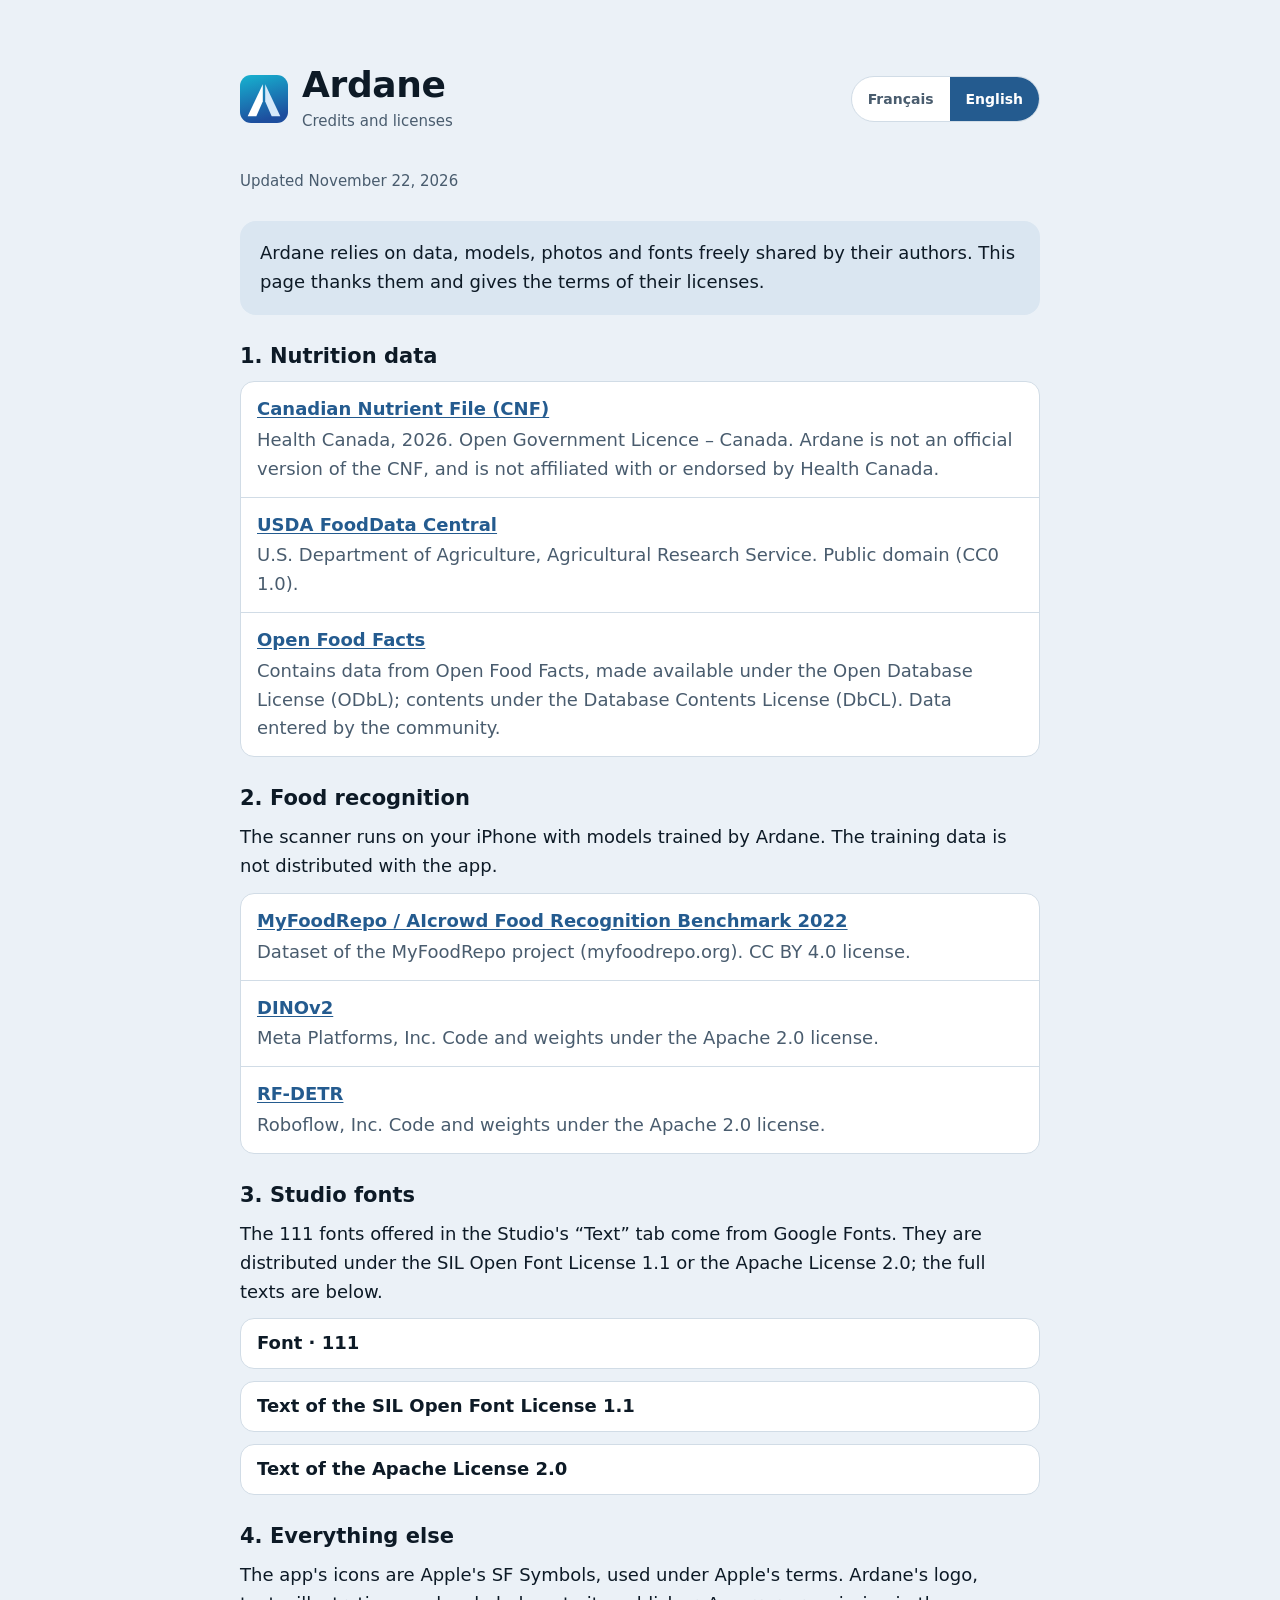
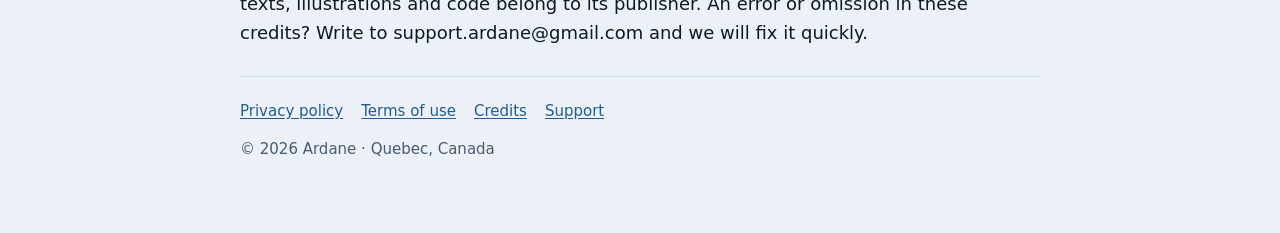
==== commit 1eccbbc4: "Crédits : liste des photos d'entraînement retirée pour le moment Co-Authored-By: Claude Opus 5.5 <no" ====
--- a/credits.html
+++ b/credits.html
@@ -43,260 +43,7 @@
       </ul>
     </section>
     <section>
-      <h2>3. Photos de plats québécois</h2>
-      <p>Pour reconnaître la poutine, la tourtière et le pâté chinois, le modèle a appris sur les photos ci-dessous, partagées sous licence Creative Commons ou versées au domaine public. Modifications : photos recadrées et réduites pour l&#x27;entraînement. Elles ne sont ni affichées ni distribuées dans l&#x27;app. Merci à leurs auteurs.</p>
-      <details><summary>Poutine · 116 photos</summary>
-        <div class="scroll"><table><thead><tr><th>Photo</th><th>Auteur</th><th>Licence</th></tr></thead><tbody>
-          <tr><td><a href="https://www.flickr.com/photos/40646519@N00/422692736">Poutine!</a></td><td><a href="https://www.flickr.com/photos/40646519@N00">Joe Shlabotnik</a></td><td class="nw"><a href="https://creativecommons.org/licenses/by/2.0/">CC BY 2.0</a></td></tr>
-          <tr><td><a href="https://www.flickr.com/photos/28568408@N03/2667935838">Poutine</a></td><td><a href="https://www.flickr.com/photos/28568408@N03">bcjordan</a></td><td class="nw"><a href="https://creativecommons.org/licenses/by/2.0/">CC BY 2.0</a></td></tr>
-          <tr><td><a href="https://www.flickr.com/photos/66691654@N00/105537506">Poutine</a></td><td><a href="https://www.flickr.com/photos/66691654@N00">sheilaellen</a></td><td class="nw"><a href="https://creativecommons.org/licenses/by/2.0/">CC BY 2.0</a></td></tr>
-          <tr><td><a href="https://www.flickr.com/photos/41894190608@N01/3418100935">poutine</a></td><td><a href="https://www.flickr.com/photos/41894190608@N01">dennis</a></td><td class="nw"><a href="https://creativecommons.org/licenses/by/2.0/">CC BY 2.0</a></td></tr>
-          <tr><td><a href="https://www.flickr.com/photos/77742560@N06/8391133171">Poutine</a></td><td><a href="https://www.flickr.com/photos/77742560@N06">shankar s.</a></td><td class="nw"><a href="https://creativecommons.org/licenses/by/2.0/">CC BY 2.0</a></td></tr>
-          <tr><td><a href="https://www.flickr.com/photos/54063325@N07/7961751280">Sausage Poutine</a></td><td><a href="https://www.flickr.com/photos/54063325@N07">Ruocaled</a></td><td class="nw"><a href="https://creativecommons.org/licenses/by/2.0/">CC BY 2.0</a></td></tr>
-          <tr><td><a href="https://www.flickr.com/photos/23311795@N04/4152819837">Poutine</a></td><td><a href="https://www.flickr.com/photos/23311795@N04">mathplourde</a></td><td class="nw"><a href="https://creativecommons.org/licenses/by/2.0/">CC BY 2.0</a></td></tr>
-          <tr><td><a href="https://www.flickr.com/photos/77742560@N06/8391133671">Poutine with sausage</a></td><td><a href="https://www.flickr.com/photos/77742560@N06">shankar s.</a></td><td class="nw"><a href="https://creativecommons.org/licenses/by/2.0/">CC BY 2.0</a></td></tr>
-          <tr><td><a href="https://www.flickr.com/photos/18474854@N00/3155841367">poutine</a></td><td><a href="https://www.flickr.com/photos/18474854@N00">JoePhoto</a></td><td class="nw"><a href="https://creativecommons.org/licenses/by/2.0/">CC BY 2.0</a></td></tr>
-          <tr><td><a href="https://www.flickr.com/photos/125112383@N06/32618923754">Poutine!</a></td><td><a href="https://www.flickr.com/photos/125112383@N06">vwcampin</a></td><td class="nw"><a href="https://creativecommons.org/licenses/by/2.0/">CC BY 2.0</a></td></tr>
-          <tr><td><a href="https://www.flickr.com/photos/91255327@N00/347988821">poutine-rageous</a></td><td><a href="https://www.flickr.com/photos/91255327@N00">sashafatcat</a></td><td class="nw"><a href="https://creativecommons.org/licenses/by/2.0/">CC BY 2.0</a></td></tr>
-          <tr><td><a href="https://www.flickr.com/photos/13127104@N08/3921349107">Poutine</a></td><td><a href="https://www.flickr.com/photos/13127104@N08">lsiegert</a></td><td class="nw"><a href="https://creativecommons.org/licenses/by/2.0/">CC BY 2.0</a></td></tr>
-          <tr><td><a href="https://www.flickr.com/photos/63669472@N00/513001318">Poutine</a></td><td><a href="https://www.flickr.com/photos/63669472@N00">eekim</a></td><td class="nw"><a href="https://creativecommons.org/licenses/by/2.0/">CC BY 2.0</a></td></tr>
-          <tr><td><a href="https://www.flickr.com/photos/81427512@N00/2492936844">Poutine</a></td><td><a href="https://www.flickr.com/photos/81427512@N00">H Dragon</a></td><td class="nw"><a href="https://creativecommons.org/licenses/by/2.0/">CC BY 2.0</a></td></tr>
-          <tr><td><a href="https://www.flickr.com/photos/91255327@N00/3150771959">08-dec-26</a></td><td><a href="https://www.flickr.com/photos/91255327@N00">sashafatcat</a></td><td class="nw"><a href="https://creativecommons.org/licenses/by/2.0/">CC BY 2.0</a></td></tr>
-          <tr><td><a href="https://www.flickr.com/photos/125112383@N06/33462120505">Poutine w/ Spicy Sausage @ Montreal Poutine - Montreal, Quebec</a></td><td><a href="https://www.flickr.com/photos/125112383@N06">vwcampin</a></td><td class="nw"><a href="https://creativecommons.org/licenses/by/2.0/">CC BY 2.0</a></td></tr>
-          <tr><td><a href="https://www.flickr.com/photos/95142644@N00/8515637447">Poutine with pulled pork makes everything better</a></td><td><a href="https://www.flickr.com/photos/95142644@N00">Ruth and Dave</a></td><td class="nw"><a href="https://creativecommons.org/licenses/by/2.0/">CC BY 2.0</a></td></tr>
-          <tr><td><a href="https://www.flickr.com/photos/95142644@N00/6426250735">Energy food</a></td><td><a href="https://www.flickr.com/photos/95142644@N00">Ruth and Dave</a></td><td class="nw"><a href="https://creativecommons.org/licenses/by/2.0/">CC BY 2.0</a></td></tr>
-          <tr><td><a href="https://www.flickr.com/photos/67839741@N06/19357444582">Traditional #poutine at Smoke&#x27;s #Poutinerie in #Hollywood. #Hearty #fries and a light #chicken #gravy piled high with tons of #creamy real #Wisconsin #cheese #curds. The gravy is #flavorful and #savory, coating the fries and eventually soaking them in sub</a></td><td><a href="https://www.flickr.com/photos/67839741@N06">L.A. Foodie</a></td><td class="nw"><a href="https://creativecommons.org/licenses/by/2.0/">CC BY 2.0</a></td></tr>
-          <tr><td><a href="https://www.flickr.com/photos/25977089@N00/35097410913">Poutine</a></td><td><a href="https://www.flickr.com/photos/25977089@N00">goblinbox_(queen_of_ad_hoc_bento)</a></td><td class="nw"><a href="https://creativecommons.org/licenses/by/2.0/">CC BY 2.0</a></td></tr>
-          <tr><td><a href="https://www.flickr.com/photos/32125457@N05/6015969493">LA Street Food Fest - Poutine</a></td><td><a href="https://www.flickr.com/photos/32125457@N05">savagecats</a></td><td class="nw"><a href="https://creativecommons.org/licenses/by/2.0/">CC BY 2.0</a></td></tr>
-          <tr><td><a href="https://www.flickr.com/photos/23206546@N04/31408653434">North Quarter Tavern, Orlando FL</a></td><td><a href="https://www.flickr.com/photos/23206546@N04">Rusty Clark ~ 100K Photos</a></td><td class="nw"><a href="https://creativecommons.org/licenses/by/2.0/">CC BY 2.0</a></td></tr>
-          <tr><td><a href="https://www.flickr.com/photos/125877336@N05/20529812483">Poutine</a></td><td><a href="https://www.flickr.com/photos/125877336@N05">saramarielin</a></td><td class="nw"><a href="https://creativecommons.org/licenses/by/2.0/">CC BY 2.0</a></td></tr>
-          <tr><td><a href="https://www.flickr.com/photos/46246687@N05/22581944582">Beef Short Rib Poutine</a></td><td><a href="https://www.flickr.com/photos/46246687@N05">ppacificvancouver</a></td><td class="nw"><a href="https://creativecommons.org/licenses/by/2.0/">CC BY 2.0</a></td></tr>
-          <tr><td><a href="https://www.flickr.com/photos/95142644@N00/52178262108">Poutine at Mackenzie Outpost</a></td><td><a href="https://www.flickr.com/photos/95142644@N00">Ruth and Dave</a></td><td class="nw"><a href="https://creativecommons.org/licenses/by/2.0/">CC BY 2.0</a></td></tr>
-          <tr><td><a href="https://www.flickr.com/photos/46246687@N05/22569454776">Beef Short Rib Poutine</a></td><td><a href="https://www.flickr.com/photos/46246687@N05">ppacificvancouver</a></td><td class="nw"><a href="https://creativecommons.org/licenses/by/2.0/">CC BY 2.0</a></td></tr>
-          <tr><td><a href="https://www.flickr.com/photos/21426642@N07/2629922426">Closeup of poutine</a></td><td><a href="https://www.flickr.com/photos/21426642@N07">Becker1999</a></td><td class="nw"><a href="https://creativecommons.org/licenses/by/2.0/">CC BY 2.0</a></td></tr>
-          <tr><td><a href="https://www.flickr.com/photos/95142644@N00/49815342322">Poutine at Mile One</a></td><td><a href="https://www.flickr.com/photos/95142644@N00">Ruth and Dave</a></td><td class="nw"><a href="https://creativecommons.org/licenses/by/2.0/">CC BY 2.0</a></td></tr>
-          <tr><td><a href="https://www.flickr.com/photos/184843881@N02/48853948071">Poutine in Boston</a></td><td><a href="https://www.flickr.com/photos/184843881@N02">denise-marie1</a></td><td class="nw"><a href="https://creativecommons.org/licenses/by/2.0/">CC BY 2.0</a></td></tr>
-          <tr><td><a href="https://commons.wikimedia.org/wiki/File:Better_Poutine.jpg">File:Better Poutine.jpg</a></td><td>Hannahrjones at English Wikipedia</td><td class="nw"><a href="https://creativecommons.org/publicdomain/mark/1.0/">Public Domain Mark 1.0</a></td></tr>
-          <tr><td><a href="https://commons.wikimedia.org/wiki/File:Flickr_dongkwan_124242873--Poutine.jpg">File:Flickr dongkwan 124242873--Poutine.jpg</a></td><td>Ernesto Andrade from San Francisco, California, USA</td><td class="nw"><a href="https://creativecommons.org/licenses/by/2.0/">CC BY 2.0</a></td></tr>
-          <tr><td><a href="https://commons.wikimedia.org/wiki/File:Food_Court_of_Costco_Wholesale_(29871518893).jpg">File:Food Court of Costco Wholesale (29871518893).jpg</a></td><td>GoToVan from Vancouver, Canada</td><td class="nw"><a href="https://creativecommons.org/licenses/by/2.0/">CC BY 2.0</a></td></tr>
-          <tr><td><a href="https://commons.wikimedia.org/wiki/File:Food_Court_of_Costco_Wholesale_(29871521163).jpg">File:Food Court of Costco Wholesale (29871521163).jpg</a></td><td>GoToVan from Vancouver, Canada</td><td class="nw"><a href="https://creativecommons.org/licenses/by/2.0/">CC BY 2.0</a></td></tr>
-          <tr><td><a href="https://commons.wikimedia.org/wiki/File:Food_Court_of_Costco_Wholesale_(30503545845).jpg">File:Food Court of Costco Wholesale (30503545845).jpg</a></td><td>GoToVan from Vancouver, Canada</td><td class="nw"><a href="https://creativecommons.org/licenses/by/2.0/">CC BY 2.0</a></td></tr>
-          <tr><td><a href="https://commons.wikimedia.org/wiki/File:Food_Court_of_Costco_Wholesale_(30503546335).jpg">File:Food Court of Costco Wholesale (30503546335).jpg</a></td><td>GoToVan from Vancouver, Canada</td><td class="nw"><a href="https://creativecommons.org/licenses/by/2.0/">CC BY 2.0</a></td></tr>
-          <tr><td><a href="https://commons.wikimedia.org/wiki/File:Georgie%27s_Poutine_-_Double-fried_Kennebec_potatoes_with_Oakdale_Cheese_Company_Cheese_Curds_and_St_Hubert_poutine_gravy_-squeaky_-curds_-poutine_-Oakland_-popup_(15228252746).jpg">File:Georgie&#x27;s Poutine - Double-fried Kennebec potatoes with Oakdale Cheese Company Cheese Curds and St Hubert poutine gravy -squeaky -curds -poutine -Oakland -popup (15228252746).jpg</a></td><td>Arnold Gatilao from Oakland, CA, USA</td><td class="nw"><a href="https://creativecommons.org/licenses/by/2.0/">CC BY 2.0</a></td></tr>
-          <tr><td><a href="https://commons.wikimedia.org/wiki/File:Hangover_Cure_poutine_@_Poutineville_@_Montr%C3%A9al_(30503111956).jpg">File:Hangover Cure poutine @ Poutineville @ Montréal (30503111956).jpg</a></td><td>Guilhem Vellut from Annecy, France</td><td class="nw"><a href="https://creativecommons.org/licenses/by/2.0/">CC BY 2.0</a></td></tr>
-          <tr><td><a href="https://commons.wikimedia.org/wiki/File:Hangover_Cure_poutine_@_Poutineville_@_Montr%C3%A9al_(30503114746).jpg">File:Hangover Cure poutine @ Poutineville @ Montréal (30503114746).jpg</a></td><td>Guilhem Vellut from Annecy, France</td><td class="nw"><a href="https://creativecommons.org/licenses/by/2.0/">CC BY 2.0</a></td></tr>
-          <tr><td><a href="https://commons.wikimedia.org/wiki/File:Hogtown_Poutine_with_peppercorn_gravy,_sausage,_bacon,_mushrooms,_onions_(16022430855).jpg">File:Hogtown Poutine with peppercorn gravy, sausage, bacon, mushrooms, onions (16022430855).jpg</a></td><td>Arnold Gatilao from Oakland, CA, USA</td><td class="nw"><a href="https://creativecommons.org/licenses/by/2.0/">CC BY 2.0</a></td></tr>
-          <tr><td><a href="https://commons.wikimedia.org/wiki/File:La_Banquise_Poutine_(cropped).jpg">File:La Banquise Poutine (cropped).jpg</a></td><td>Yuri Long from Arlington, VA, USA</td><td class="nw"><a href="https://creativecommons.org/licenses/by/2.0/">CC BY 2.0</a></td></tr>
-          <tr><td><a href="https://commons.wikimedia.org/wiki/File:La_Banquise_Poutine.jpg">File:La Banquise Poutine.jpg</a></td><td>Yuri Long from Arlington, VA, USA</td><td class="nw"><a href="https://creativecommons.org/licenses/by/2.0/">CC BY 2.0</a></td></tr>
-          <tr><td><a href="https://commons.wikimedia.org/wiki/File:La_Classique_Bacon_-_Les_Poutineurs_2025-03-24.jpg">File:La Classique Bacon - Les Poutineurs 2025-03-24.jpg</a></td><td>Andy Li</td><td class="nw"><a href="https://creativecommons.org/publicdomain/zero/1.0/">CC0 1.0</a></td></tr>
-          <tr><td><a href="https://commons.wikimedia.org/wiki/File:McDonald%E2%80%99s_Poutine_(47271532861).jpg">File:McDonald’s Poutine (47271532861).jpg</a></td><td>Paulo O from Halifax, Canada</td><td class="nw"><a href="https://creativecommons.org/licenses/by/2.0/">CC BY 2.0</a></td></tr>
-          <tr><td><a href="https://commons.wikimedia.org/wiki/File:OriginalPoutineLaBanquise.jpg">File:OriginalPoutineLaBanquise.jpg</a></td><td>Sjschen</td><td class="nw"><a href="https://creativecommons.org/licenses/by/3.0/">CC BY 3.0</a></td></tr>
-          <tr><td><a href="https://commons.wikimedia.org/wiki/File:Pierogi_Poutine.jpg">File:Pierogi Poutine.jpg</a></td><td>Alan Levine</td><td class="nw"><a href="https://creativecommons.org/publicdomain/zero/1.0/">CC0 1.0</a></td></tr>
-          <tr><td><a href="https://commons.wikimedia.org/wiki/File:Poutine_(11214163035).jpg">File:Poutine (11214163035).jpg</a></td><td>Maarten Heerlien from Voorschoten, The Netherlands</td><td class="nw"><a href="https://creativecommons.org/licenses/by/2.0/">CC BY 2.0</a></td></tr>
-          <tr><td><a href="https://commons.wikimedia.org/wiki/File:Poutine_(36346160921).jpg">File:Poutine (36346160921).jpg</a></td><td>Paulo O from Halifax, Canada</td><td class="nw"><a href="https://creativecommons.org/licenses/by/2.0/">CC BY 2.0</a></td></tr>
-          <tr><td><a href="https://commons.wikimedia.org/wiki/File:Poutine_(5439849321).jpg">File:Poutine (5439849321).jpg</a></td><td>Neil Conway from Oakland, USA</td><td class="nw"><a href="https://creativecommons.org/licenses/by/2.0/">CC BY 2.0</a></td></tr>
-          <tr><td><a href="https://commons.wikimedia.org/wiki/File:Poutine_-_2017-10.jpg">File:Poutine - 2017-10.jpg</a></td><td>boklm</td><td class="nw"><a href="https://creativecommons.org/publicdomain/zero/1.0/">CC0 1.0</a></td></tr>
-          <tr><td><a href="https://commons.wikimedia.org/wiki/File:Poutine_@_D%C3%A9carie_Hot_Dog_@_Montr%C3%A9al_(30435389821).jpg">File:Poutine @ Décarie Hot Dog @ Montréal (30435389821).jpg</a></td><td>Guilhem Vellut from Annecy, France</td><td class="nw"><a href="https://creativecommons.org/licenses/by/2.0/">CC BY 2.0</a></td></tr>
-          <tr><td><a href="https://commons.wikimedia.org/wiki/File:Poutine_@_La_Banquise_@_Le_Plateau_@_Montr%C3%A9al_(30198101830).jpg">File:Poutine @ La Banquise @ Le Plateau @ Montréal (30198101830).jpg</a></td><td>Guilhem Vellut from Annecy, France</td><td class="nw"><a href="https://creativecommons.org/licenses/by/2.0/">CC BY 2.0</a></td></tr>
-          <tr><td><a href="https://commons.wikimedia.org/wiki/File:Poutine_@_La_Banquise_@_Le_Plateau_@_Montr%C3%A9al_(30379690522).jpg">File:Poutine @ La Banquise @ Le Plateau @ Montréal (30379690522).jpg</a></td><td>Guilhem Vellut from Annecy, France</td><td class="nw"><a href="https://creativecommons.org/licenses/by/2.0/">CC BY 2.0</a></td></tr>
-          <tr><td><a href="https://commons.wikimedia.org/wiki/File:Poutine_@_Montreal_Pool_Room_@_Ville-Marie_@_Montr%C3%A9al_(30256597740).jpg">File:Poutine @ Montreal Pool Room @ Ville-Marie @ Montréal (30256597740).jpg</a></td><td>Guilhem Vellut from Annecy, France</td><td class="nw"><a href="https://creativecommons.org/licenses/by/2.0/">CC BY 2.0</a></td></tr>
-          <tr><td><a href="https://commons.wikimedia.org/wiki/File:Poutine_@_Montreal_Pool_Room_@_Ville-Marie_@_Montr%C3%A9al_(30467797291).jpg">File:Poutine @ Montreal Pool Room @ Ville-Marie @ Montréal (30467797291).jpg</a></td><td>Guilhem Vellut from Annecy, France</td><td class="nw"><a href="https://creativecommons.org/licenses/by/2.0/">CC BY 2.0</a></td></tr>
-          <tr><td><a href="https://commons.wikimedia.org/wiki/File:Poutine_at_La_Belle_Province_(333075501).jpg">File:Poutine at La Belle Province (333075501).jpg</a></td><td>Andrea Schaffer from Sydney, Australia</td><td class="nw"><a href="https://creativecommons.org/licenses/by/2.0/">CC BY 2.0</a></td></tr>
-          <tr><td><a href="https://commons.wikimedia.org/wiki/File:Poutine_at_New_York_Fries_(49684638896).jpg">File:Poutine at New York Fries (49684638896).jpg</a></td><td>Daniel from Glasgow, United Kingdom</td><td class="nw"><a href="https://creativecommons.org/licenses/by/2.0/">CC BY 2.0</a></td></tr>
-          <tr><td><a href="https://commons.wikimedia.org/wiki/File:Poutine_basket_with_birthday_candle_in_Dutch_angle.jpg">File:Poutine basket with birthday candle in Dutch angle.jpg</a></td><td>RandomKatze</td><td class="nw"><a href="https://creativecommons.org/publicdomain/zero/1.0/">CC0 1.0</a></td></tr>
-          <tr><td><a href="https://commons.wikimedia.org/wiki/File:Poutine_from_Windsor,_ON.jpg">File:Poutine from Windsor, ON.jpg</a></td><td>Antonydstevens</td><td class="nw"><a href="https://creativecommons.org/publicdomain/zero/1.0/">CC0 1.0</a></td></tr>
-          <tr><td><a href="https://commons.wikimedia.org/wiki/File:Poutine_with_Bacon_@_La_Belle_Province_@_Montreal_(29773379023).jpg">File:Poutine with Bacon @ La Belle Province @ Montreal (29773379023).jpg</a></td><td>Guilhem Vellut from Paris, France</td><td class="nw"><a href="https://creativecommons.org/licenses/by/2.0/">CC BY 2.0</a></td></tr>
-          <tr><td><a href="https://commons.wikimedia.org/wiki/File:Poutine_with_Bacon_@_La_Belle_Province_@_Montreal_(29774474284).jpg">File:Poutine with Bacon @ La Belle Province @ Montreal (29774474284).jpg</a></td><td>Guilhem Vellut from Paris, France</td><td class="nw"><a href="https://creativecommons.org/licenses/by/2.0/">CC BY 2.0</a></td></tr>
-          <tr><td><a href="https://commons.wikimedia.org/wiki/File:Poutine_with_sausage_@_Chez_Ashton_@_Qu%C3%A9bec_(30511412735).jpg">File:Poutine with sausage @ Chez Ashton @ Québec (30511412735).jpg</a></td><td>Guilhem Vellut from Annecy, France</td><td class="nw"><a href="https://creativecommons.org/licenses/by/2.0/">CC BY 2.0</a></td></tr>
-          <tr><td><a href="https://commons.wikimedia.org/wiki/File:Poutine_with_sausage_@_Chez_Ashton_@_Qu%C3%A9bec_(30511414925).jpg">File:Poutine with sausage @ Chez Ashton @ Québec (30511414925).jpg</a></td><td>Guilhem Vellut from Annecy, France</td><td class="nw"><a href="https://creativecommons.org/licenses/by/2.0/">CC BY 2.0</a></td></tr>
-          <tr><td><a href="https://commons.wikimedia.org/wiki/File:Poutine1.jpg">File:Poutine1.jpg</a></td><td>Plantsmushrooms</td><td class="nw"><a href="https://creativecommons.org/licenses/by/4.0/">CC BY 4.0</a></td></tr>
-          <tr><td><a href="https://commons.wikimedia.org/wiki/File:Tradition_Poutine_(15836312819).jpg">File:Tradition Poutine (15836312819).jpg</a></td><td>Arnold Gatilao from Oakland, CA, USA</td><td class="nw"><a href="https://creativecommons.org/licenses/by/2.0/">CC BY 2.0</a></td></tr>
-          <tr><td><a href="https://www.flickr.com/photos/41751012@N00/5827910894">Maxi Poutine</a></td><td><a href="https://www.flickr.com/photos/41751012@N00">Tri.</a></td><td class="nw"><a href="https://creativecommons.org/licenses/by/2.0/">CC BY 2.0</a></td></tr>
-          <tr><td><a href="https://www.flickr.com/photos/15969266@N04/4035196206">Mmmm, extreme poutine.</a></td><td><a href="https://www.flickr.com/photos/15969266@N04">zerojay</a></td><td class="nw"><a href="https://creativecommons.org/licenses/by/2.0/">CC BY 2.0</a></td></tr>
-          <tr><td><a href="https://www.flickr.com/photos/91255327@N00/3168889607">poutine from restaurant la banquise</a></td><td><a href="https://www.flickr.com/photos/91255327@N00">sashafatcat</a></td><td class="nw"><a href="https://creativecommons.org/licenses/by/2.0/">CC BY 2.0</a></td></tr>
-          <tr><td><a href="https://www.flickr.com/photos/28531775@N06/4623917011">PatatiPatata Poutine</a></td><td><a href="https://www.flickr.com/photos/28531775@N06">snowpea&amp;bokchoi</a></td><td class="nw"><a href="https://creativecommons.org/licenses/by/2.0/">CC BY 2.0</a></td></tr>
-          <tr><td><a href="https://www.flickr.com/photos/60179301@N00/4927668225">Poutine</a></td><td><a href="https://www.flickr.com/photos/60179301@N00">Ben Sutherland</a></td><td class="nw"><a href="https://creativecommons.org/licenses/by/2.0/">CC BY 2.0</a></td></tr>
-          <tr><td><a href="https://www.flickr.com/photos/57454537@N03/14021723303">First time trying poutine @oliver_bonacini restaurant Bannock in #Toronto loved it! #foodspotting</a></td><td><a href="https://www.flickr.com/photos/57454537@N03">ukahbob777</a></td><td class="nw"><a href="https://creativecommons.org/licenses/by/2.0/">CC BY 2.0</a></td></tr>
-          <tr><td><a href="https://www.flickr.com/photos/91188380@N05/15948906742">Elk &amp; Oarsman - Elk Poutine</a></td><td><a href="https://www.flickr.com/photos/91188380@N05">elsie.hui</a></td><td class="nw"><a href="https://creativecommons.org/licenses/by/2.0/">CC BY 2.0</a></td></tr>
-          <tr><td><a href="https://www.flickr.com/photos/24483890@N00/3568173672">digging in to poutine at La Banquise</a></td><td><a href="https://www.flickr.com/photos/24483890@N00">Rob Ireton</a></td><td class="nw"><a href="https://creativecommons.org/licenses/by/2.0/">CC BY 2.0</a></td></tr>
-          <tr><td><a href="https://www.flickr.com/photos/51526368@N03/19629658998">Big Smoke Burger Poutine</a></td><td><a href="https://www.flickr.com/photos/51526368@N03">Aranami</a></td><td class="nw"><a href="https://creativecommons.org/licenses/by/2.0/">CC BY 2.0</a></td></tr>
-          <tr><td><a href="https://www.flickr.com/photos/48041244@N05/16551847618">Poutine, from Stuffed Beaver in Bondi</a></td><td><a href="https://www.flickr.com/photos/48041244@N05">insatiablemunch</a></td><td class="nw"><a href="https://creativecommons.org/licenses/by/2.0/">CC BY 2.0</a></td></tr>
-          <tr><td><a href="https://www.flickr.com/photos/9368841@N07/8287553741">Poutine</a></td><td><a href="https://www.flickr.com/photos/9368841@N07">jeremiah.andrick</a></td><td class="nw"><a href="https://creativecommons.org/licenses/by/2.0/">CC BY 2.0</a></td></tr>
-          <tr><td><a href="https://www.flickr.com/photos/76526847@N00/2629491817">Au revoir, Poutine!</a></td><td><a href="https://www.flickr.com/photos/76526847@N00">JavaSquid</a></td><td class="nw"><a href="https://creativecommons.org/licenses/by/2.0/">CC BY 2.0</a></td></tr>
-          <tr><td><a href="https://www.flickr.com/photos/41751012@N00/5827411429">La Banquise - 24 Hour Poutine of all varieties!</a></td><td><a href="https://www.flickr.com/photos/41751012@N00">Tri.</a></td><td class="nw"><a href="https://creativecommons.org/licenses/by/2.0/">CC BY 2.0</a></td></tr>
-          <tr><td><a href="https://www.flickr.com/photos/37996580467@N01/4650660559">Poutine</a></td><td><a href="https://www.flickr.com/photos/37996580467@N01">Joey DeVilla</a></td><td class="nw"><a href="https://creativecommons.org/licenses/by/2.0/">CC BY 2.0</a></td></tr>
-          <tr><td><a href="https://www.flickr.com/photos/48041244@N05/16738330452">Poutine, from Stuffed Beaver in Bondi</a></td><td><a href="https://www.flickr.com/photos/48041244@N05">insatiablemunch</a></td><td class="nw"><a href="https://creativecommons.org/licenses/by/2.0/">CC BY 2.0</a></td></tr>
-          <tr><td><a href="https://www.flickr.com/photos/18378655@N00/7190572392">Poutine</a></td><td><a href="https://www.flickr.com/photos/18378655@N00">James Cridland</a></td><td class="nw"><a href="https://creativecommons.org/licenses/by/2.0/">CC BY 2.0</a></td></tr>
-          <tr><td><a href="https://www.flickr.com/photos/54827381@N03/6203279524">Portland Poutine from Melt</a></td><td><a href="https://www.flickr.com/photos/54827381@N03">JesseRad</a></td><td class="nw"><a href="https://creativecommons.org/licenses/by/2.0/">CC BY 2.0</a></td></tr>
-          <tr><td><a href="https://www.flickr.com/photos/48889057888@N01/8356783628">Poutine Truffle Fries @ Zoe&#x27;s Bar and Restaurant</a></td><td><a href="https://www.flickr.com/photos/48889057888@N01">Kevin Krejci</a></td><td class="nw"><a href="https://creativecommons.org/licenses/by/2.0/">CC BY 2.0</a></td></tr>
-          <tr><td><a href="https://www.flickr.com/photos/22201094@N08/9300770935">Poutine</a></td><td><a href="https://www.flickr.com/photos/22201094@N08">ecooper99</a></td><td class="nw"><a href="https://creativecommons.org/licenses/by/2.0/">CC BY 2.0</a></td></tr>
-          <tr><td><a href="https://www.flickr.com/photos/20081689@N00/4165653460">Poutine</a></td><td><a href="https://www.flickr.com/photos/20081689@N00">OriginalJo</a></td><td class="nw"><a href="https://creativecommons.org/licenses/by/2.0/">CC BY 2.0</a></td></tr>
-          <tr><td><a href="https://www.flickr.com/photos/90454079@N00/16994344722">Poutine</a></td><td><a href="https://www.flickr.com/photos/90454079@N00">Jun Seita</a></td><td class="nw"><a href="https://creativecommons.org/licenses/by/2.0/">CC BY 2.0</a></td></tr>
-          <tr><td><a href="https://www.flickr.com/photos/94571281@N00/13332726843">Canadian breakfast of champions! #whistler #blackcomb #poutine</a></td><td><a href="https://www.flickr.com/photos/94571281@N00">jonrawlinson</a></td><td class="nw"><a href="https://creativecommons.org/licenses/by/2.0/">CC BY 2.0</a></td></tr>
-          <tr><td><a href="https://www.flickr.com/photos/98983159@N00/15440569502">Pot roast poutine</a></td><td><a href="https://www.flickr.com/photos/98983159@N00">Lachlan Hardy</a></td><td class="nw"><a href="https://creativecommons.org/licenses/by/2.0/">CC BY 2.0</a></td></tr>
-          <tr><td><a href="https://www.flickr.com/photos/97844767@N00/3920369914">Poutine in all its glossy goodness.</a></td><td><a href="https://www.flickr.com/photos/97844767@N00">WordRidden</a></td><td class="nw"><a href="https://creativecommons.org/licenses/by/2.0/">CC BY 2.0</a></td></tr>
-          <tr><td><a href="https://www.flickr.com/photos/25897810@N00/19361564012">Burger and #poutine (my first #poutine eaten in Quebec)</a></td><td><a href="https://www.flickr.com/photos/25897810@N00">David Berkowitz</a></td><td class="nw"><a href="https://creativecommons.org/licenses/by/2.0/">CC BY 2.0</a></td></tr>
-          <tr><td><a href="https://www.flickr.com/photos/71035080@N00/4361973323">poutine</a></td><td><a href="https://www.flickr.com/photos/71035080@N00">bill_comstock</a></td><td class="nw"><a href="https://creativecommons.org/licenses/by/2.0/">CC BY 2.0</a></td></tr>
-          <tr><td><a href="https://www.flickr.com/photos/37996646802@N01/48615409531">OH POUTINE!</a></td><td><a href="https://www.flickr.com/photos/37996646802@N01">cogdogblog</a></td><td class="nw"><a href="https://creativecommons.org/publicdomain/zero/1.0/">CC0 1.0</a></td></tr>
-          <tr><td><a href="https://www.flickr.com/photos/91873384@N04/51891062673">homemade poutine</a></td><td><a href="https://www.flickr.com/photos/91873384@N04">dalecruse</a></td><td class="nw"><a href="https://creativecommons.org/licenses/by/2.0/">CC BY 2.0</a></td></tr>
-          <tr><td><a href="https://www.flickr.com/photos/44124483743@N01/49096625026">Costco poutine</a></td><td><a href="https://www.flickr.com/photos/44124483743@N01">brownpau</a></td><td class="nw"><a href="https://creativecommons.org/licenses/by/2.0/">CC BY 2.0</a></td></tr>
-          <tr><td><a href="https://www.flickr.com/photos/76526847@N00/9098562444">Poutine at Chez Ashton</a></td><td><a href="https://www.flickr.com/photos/76526847@N00">JavaSquid</a></td><td class="nw"><a href="https://creativecommons.org/licenses/by/2.0/">CC BY 2.0</a></td></tr>
-          <tr><td><a href="https://www.flickr.com/photos/35034347371@N01/4999007911">The Charles Poutine - 20100917_031.jpg</a></td><td><a href="https://www.flickr.com/photos/35034347371@N01">roland</a></td><td class="nw"><a href="https://creativecommons.org/licenses/by/2.0/">CC BY 2.0</a></td></tr>
-          <tr><td><a href="https://www.flickr.com/photos/91188380@N05/9225027657">Stampede 2013 - Beef Brisket Poutine</a></td><td><a href="https://www.flickr.com/photos/91188380@N05">elsie.hui</a></td><td class="nw"><a href="https://creativecommons.org/licenses/by/2.0/">CC BY 2.0</a></td></tr>
-          <tr><td><a href="https://www.flickr.com/photos/67839741@N06/15342530979">Country fried #poutine from The Kroft at the #Anaheim Packing House: #fried #chicken, #bacon, &amp; #cheese drowning in country #gravy. #foodporn #lunch #frenchfries #pork Photo by @bloefeld</a></td><td><a href="https://www.flickr.com/photos/67839741@N06">L.A. Foodie</a></td><td class="nw"><a href="https://creativecommons.org/licenses/by/2.0/">CC BY 2.0</a></td></tr>
-          <tr><td><a href="https://www.flickr.com/photos/58972197@N00/4470369271">4AM POUTiNE</a></td><td><a href="https://www.flickr.com/photos/58972197@N00">starpause kid</a></td><td class="nw"><a href="https://creativecommons.org/licenses/by/2.0/">CC BY 2.0</a></td></tr>
-          <tr><td><a href="https://www.flickr.com/photos/30787545@N07/3251200365">poutine</a></td><td><a href="https://www.flickr.com/photos/30787545@N07">marshillonline</a></td><td class="nw"><a href="https://creativecommons.org/licenses/by/2.0/">CC BY 2.0</a></td></tr>
-          <tr><td><a href="https://www.flickr.com/photos/53542700@N07/5671351760">quebec poutine</a></td><td><a href="https://www.flickr.com/photos/53542700@N07">malcolmduchamp</a></td><td class="nw"><a href="https://creativecommons.org/licenses/by/2.0/">CC BY 2.0</a></td></tr>
-          <tr><td><a href="https://www.flickr.com/photos/33993074@N00/3383313126">Poutine!</a></td><td><a href="https://www.flickr.com/photos/33993074@N00">joyosity</a></td><td class="nw"><a href="https://creativecommons.org/licenses/by/2.0/">CC BY 2.0</a></td></tr>
-          <tr><td><a href="https://www.flickr.com/photos/9462200@N08/19489340472">Poutine!</a></td><td><a href="https://www.flickr.com/photos/9462200@N08">apasciuto</a></td><td class="nw"><a href="https://creativecommons.org/licenses/by/2.0/">CC BY 2.0</a></td></tr>
-          <tr><td><a href="https://www.flickr.com/photos/67663894@N07/7075019809">Poutine</a></td><td><a href="https://www.flickr.com/photos/67663894@N07">j.stavrogin</a></td><td class="nw"><a href="https://creativecommons.org/licenses/by/2.0/">CC BY 2.0</a></td></tr>
-          <tr><td><a href="https://www.flickr.com/photos/65939881@N05/9256481225">It seemed like a good idea at the time. Waffle-fries poutine. Don&#x27;t try this at home.</a></td><td><a href="https://www.flickr.com/photos/65939881@N05">stevecavers</a></td><td class="nw"><a href="https://creativecommons.org/licenses/by/2.0/">CC BY 2.0</a></td></tr>
-          <tr><td><a href="https://www.flickr.com/photos/44757968@N00/6111178045">Poutine</a></td><td><a href="https://www.flickr.com/photos/44757968@N00">Glamour Schatz</a></td><td class="nw"><a href="https://creativecommons.org/licenses/by/2.0/">CC BY 2.0</a></td></tr>
-          <tr><td><a href="https://www.flickr.com/photos/29534978@N00/1527724982">Poutine 3/3</a></td><td><a href="https://www.flickr.com/photos/29534978@N00">~Twon~</a></td><td class="nw"><a href="https://creativecommons.org/licenses/by/2.0/">CC BY 2.0</a></td></tr>
-          <tr><td><a href="https://www.flickr.com/photos/58819758@N00/3756917983">Poutine, Oxtail Gravy, Cheddar</a></td><td><a href="https://www.flickr.com/photos/58819758@N00">arnold | inuyaki</a></td><td class="nw"><a href="https://creativecommons.org/licenses/by/2.0/">CC BY 2.0</a></td></tr>
-          <tr><td><a href="https://www.flickr.com/photos/49399018@N00/48764059732">Chez Ashton Poutine Quebec City Canada</a></td><td><a href="https://www.flickr.com/photos/49399018@N00">amanderson2</a></td><td class="nw"><a href="https://creativecommons.org/licenses/by/2.0/">CC BY 2.0</a></td></tr>
-          <tr><td><a href="https://www.flickr.com/photos/94064020@N00/5775412065">Montréal, QC (Centre-Ville)</a></td><td><a href="https://www.flickr.com/photos/94064020@N00">JasonParis</a></td><td class="nw"><a href="https://creativecommons.org/licenses/by/2.0/">CC BY 2.0</a></td></tr>
-          <tr><td><a href="https://www.flickr.com/photos/96083563@N00/3274993883">Quebec&#x27;s Finest</a></td><td><a href="https://www.flickr.com/photos/96083563@N00">ojbyrne</a></td><td class="nw"><a href="https://creativecommons.org/licenses/by/2.0/">CC BY 2.0</a></td></tr>
-          <tr><td><a href="https://www.flickr.com/photos/59607188@N04/23383143119">When you pass through Drummondville Quebec, this place is a must. That squeaky cheese made in house and perfect gravy, with golden fries. #poutine #quebecfood #feelingdirty then when you&#x27;re done eating, buy more cheese so you can make this at home</a></td><td><a href="https://www.flickr.com/photos/59607188@N04">alcoholica182</a></td><td class="nw"><a href="https://creativecommons.org/licenses/by/2.0/">CC BY 2.0</a></td></tr>
-          <tr><td><a href="https://www.flickr.com/photos/10317126@N08/23634439850">My first Poutine in Quebec!</a></td><td><a href="https://www.flickr.com/photos/10317126@N08">Olivier Pasco</a></td><td class="nw"><a href="https://creativecommons.org/licenses/by/2.0/">CC BY 2.0</a></td></tr>
-          <tr><td><a href="https://www.flickr.com/photos/49399018@N00/48763871961">House and classic Poutine at Frite Alors!Quebec City Canada</a></td><td><a href="https://www.flickr.com/photos/49399018@N00">amanderson2</a></td><td class="nw"><a href="https://creativecommons.org/licenses/by/2.0/">CC BY 2.0</a></td></tr>
-          <tr><td><a href="https://www.flickr.com/photos/49814345@N04/39965109725">Poutine Montreal Style #vloggang #gstdarmy</a></td><td><a href="https://www.flickr.com/photos/49814345@N04">chfrank_cgn</a></td><td class="nw"><a href="https://creativecommons.org/licenses/by/2.0/">CC BY 2.0</a></td></tr>
-          <tr><td><a href="https://www.flickr.com/photos/49814345@N04/51634251655">Studienabschlussfestmahl . . . #cologne #covid_19 #coronavirus #socialdistancing #university #sixfeetapart #studying #computerscience #finalexam #celebration #frittenwerk #poutine #montreal #wearamask #washyourhands #ɢᴇᴛᴠᴀᴄᴄɪɴᴀᴛᴇᴅ #aidansarmy #embersquad</a></td><td><a href="https://www.flickr.com/photos/49814345@N04">chfrank_cgn</a></td><td class="nw"><a href="https://creativecommons.org/licenses/by/2.0/">CC BY 2.0</a></td></tr>
-          <tr><td><a href="https://www.flickr.com/photos/91255327@N00/347988775">warm welcome</a></td><td><a href="https://www.flickr.com/photos/91255327@N00">sashafatcat</a></td><td class="nw"><a href="https://creativecommons.org/licenses/by/2.0/">CC BY 2.0</a></td></tr>
-        </tbody></table></div>
-      </details>
-      <details><summary>Tourtière · 45 photos</summary>
-        <div class="scroll"><table><thead><tr><th>Photo</th><th>Auteur</th><th>Licence</th></tr></thead><tbody>
-          <tr><td><a href="https://www.flickr.com/photos/35034347371@N01/6567454957">christmas-eve-2011-20111224-S0022004.jpg</a></td><td><a href="https://www.flickr.com/photos/35034347371@N01">roland</a></td><td class="nw"><a href="https://creativecommons.org/licenses/by/2.0/">CC BY 2.0</a></td></tr>
-          <tr><td><a href="https://www.flickr.com/photos/56846157@N00/6484937027">Tourtiere</a></td><td><a href="https://www.flickr.com/photos/56846157@N00">Christine Rondeau</a></td><td class="nw"><a href="https://creativecommons.org/licenses/by/2.0/">CC BY 2.0</a></td></tr>
-          <tr><td><a href="https://www.flickr.com/photos/95142644@N00/24136236761">Tourtiere at Les Voyageurs</a></td><td><a href="https://www.flickr.com/photos/95142644@N00">Ruth and Dave</a></td><td class="nw"><a href="https://creativecommons.org/licenses/by/2.0/">CC BY 2.0</a></td></tr>
-          <tr><td><a href="https://www.flickr.com/photos/56846157@N00/6484934605">Tourtiere</a></td><td><a href="https://www.flickr.com/photos/56846157@N00">Christine Rondeau</a></td><td class="nw"><a href="https://creativecommons.org/licenses/by/2.0/">CC BY 2.0</a></td></tr>
-          <tr><td><a href="https://www.flickr.com/photos/37996646802@N01/44663790420">It&#x27;s Double Torture!</a></td><td><a href="https://www.flickr.com/photos/37996646802@N01">cogdogblog</a></td><td class="nw"><a href="https://creativecommons.org/publicdomain/zero/1.0/">CC0 1.0</a></td></tr>
-          <tr><td><a href="https://www.flickr.com/photos/74782490@N00/10647654353">Apple Pie fresh from the oven #food#nutrition#beerhorst#urban homesteading</a></td><td><a href="https://www.flickr.com/photos/74782490@N00">{studiobeerhorst}-bbmarie</a></td><td class="nw"><a href="https://creativecommons.org/licenses/by/2.0/">CC BY 2.0</a></td></tr>
-          <tr><td><a href="https://www.flickr.com/photos/91188380@N05/13622677773">349-365 Meat Pie</a></td><td><a href="https://www.flickr.com/photos/91188380@N05">elsie.hui</a></td><td class="nw"><a href="https://creativecommons.org/licenses/by/2.0/">CC BY 2.0</a></td></tr>
-          <tr><td><a href="https://www.flickr.com/photos/98983159@N00/20469998719">Leftovers for lunch today. Awesome.</a></td><td><a href="https://www.flickr.com/photos/98983159@N00">Lachlan Hardy</a></td><td class="nw"><a href="https://creativecommons.org/licenses/by/2.0/">CC BY 2.0</a></td></tr>
-          <tr><td><a href="https://www.flickr.com/photos/59496030@N02/8181826250">Last Nights Meat Pie</a></td><td><a href="https://www.flickr.com/photos/59496030@N02">G.A.I.N</a></td><td class="nw"><a href="https://creativecommons.org/licenses/by/2.0/">CC BY 2.0</a></td></tr>
-          <tr><td><a href="https://www.flickr.com/photos/33953321@N00/411188854">Lamb and rosemary meat pie</a></td><td><a href="https://www.flickr.com/photos/33953321@N00">laRuth</a></td><td class="nw"><a href="https://creativecommons.org/licenses/by/2.0/">CC BY 2.0</a></td></tr>
-          <tr><td><a href="https://www.flickr.com/photos/11399912@N00/2878140827">Meat Pie</a></td><td><a href="https://www.flickr.com/photos/11399912@N00">basykes</a></td><td class="nw"><a href="https://creativecommons.org/licenses/by/2.0/">CC BY 2.0</a></td></tr>
-          <tr><td><a href="https://www.flickr.com/photos/67975030@N00/4100693256">Meat Pie</a></td><td><a href="https://www.flickr.com/photos/67975030@N00">Bernt Rostad</a></td><td class="nw"><a href="https://creativecommons.org/licenses/by/2.0/">CC BY 2.0</a></td></tr>
-          <tr><td><a href="https://www.flickr.com/photos/51854834@N00/1631679876">Gravified Meat Pie</a></td><td><a href="https://www.flickr.com/photos/51854834@N00">raramaurina</a></td><td class="nw"><a href="https://creativecommons.org/licenses/by/2.0/">CC BY 2.0</a></td></tr>
-          <tr><td><a href="https://www.flickr.com/photos/51854834@N00/1631690628">Meat Pie</a></td><td><a href="https://www.flickr.com/photos/51854834@N00">raramaurina</a></td><td class="nw"><a href="https://creativecommons.org/licenses/by/2.0/">CC BY 2.0</a></td></tr>
-          <tr><td><a href="https://www.flickr.com/photos/51854834@N00/1630801607">Meat Pie Innards</a></td><td><a href="https://www.flickr.com/photos/51854834@N00">raramaurina</a></td><td class="nw"><a href="https://creativecommons.org/licenses/by/2.0/">CC BY 2.0</a></td></tr>
-          <tr><td><a href="https://www.flickr.com/photos/11399912@N00/2878140575">Meat Pie</a></td><td><a href="https://www.flickr.com/photos/11399912@N00">basykes</a></td><td class="nw"><a href="https://creativecommons.org/licenses/by/2.0/">CC BY 2.0</a></td></tr>
-          <tr><td><a href="https://www.flickr.com/photos/51854834@N00/1631686314">Meat Pie 45 Degrees</a></td><td><a href="https://www.flickr.com/photos/51854834@N00">raramaurina</a></td><td class="nw"><a href="https://creativecommons.org/licenses/by/2.0/">CC BY 2.0</a></td></tr>
-          <tr><td><a href="https://www.flickr.com/photos/11228869@N02/7992201799">Meat Pie from the Pie Minister</a></td><td><a href="https://www.flickr.com/photos/11228869@N02">srslyguys</a></td><td class="nw"><a href="https://creativecommons.org/licenses/by/2.0/">CC BY 2.0</a></td></tr>
-          <tr><td><a href="https://www.flickr.com/photos/25633870@N00/7226356592">Cissy Green&#x27;s meat pie</a></td><td><a href="https://www.flickr.com/photos/25633870@N00">Dave Haygarth</a></td><td class="nw"><a href="https://creativecommons.org/licenses/by/2.0/">CC BY 2.0</a></td></tr>
-          <tr><td><a href="https://www.flickr.com/photos/39718079@N00/4077537057">Don&#x27;s Meat Pie with Horseradish Creme Fraiche</a></td><td><a href="https://www.flickr.com/photos/39718079@N00">David Blaine</a></td><td class="nw"><a href="https://creativecommons.org/licenses/by/2.0/">CC BY 2.0</a></td></tr>
-          <tr><td><a href="https://www.flickr.com/photos/91873384@N04/27146896727">Aussie meat pie with creamed corn</a></td><td><a href="https://www.flickr.com/photos/91873384@N04">dalecruse</a></td><td class="nw"><a href="https://creativecommons.org/licenses/by/2.0/">CC BY 2.0</a></td></tr>
-          <tr><td><a href="https://www.flickr.com/photos/35448539@N00/48675253171">Meat Pie</a></td><td><a href="https://www.flickr.com/photos/35448539@N00">blakespot</a></td><td class="nw"><a href="https://creativecommons.org/licenses/by/2.0/">CC BY 2.0</a></td></tr>
-          <tr><td><a href="https://www.flickr.com/photos/81475089@N00/5763233730">Potato meat pie</a></td><td><a href="https://www.flickr.com/photos/81475089@N00">ennero</a></td><td class="nw"><a href="https://creativecommons.org/licenses/by/2.0/">CC BY 2.0</a></td></tr>
-          <tr><td><a href="https://www.flickr.com/photos/11554355@N00/3406970271">Pie</a></td><td><a href="https://www.flickr.com/photos/11554355@N00">Darren Foreman</a></td><td class="nw"><a href="https://creativecommons.org/licenses/by/2.0/">CC BY 2.0</a></td></tr>
-          <tr><td><a href="https://www.flickr.com/photos/29145102@N00/6989144">Yum</a></td><td><a href="https://www.flickr.com/photos/29145102@N00">AdaMacey</a></td><td class="nw"><a href="https://creativecommons.org/licenses/by/2.0/">CC BY 2.0</a></td></tr>
-          <tr><td><a href="https://www.flickr.com/photos/21309047@N00/3037833888">Chicken &amp; Mushroom Pie</a></td><td><a href="https://www.flickr.com/photos/21309047@N00">Annie Mole</a></td><td class="nw"><a href="https://creativecommons.org/licenses/by/2.0/">CC BY 2.0</a></td></tr>
-          <tr><td><a href="https://www.flickr.com/photos/63669472@N00/512956490">Tartoise Lac St. Jean</a></td><td><a href="https://www.flickr.com/photos/63669472@N00">eekim</a></td><td class="nw"><a href="https://creativecommons.org/licenses/by/2.0/">CC BY 2.0</a></td></tr>
-          <tr><td><a href="https://www.flickr.com/photos/22662305@N04/2462858670">Lasaña de Calabacín</a></td><td><a href="https://www.flickr.com/photos/22662305@N04">jlastras</a></td><td class="nw"><a href="https://creativecommons.org/licenses/by/2.0/">CC BY 2.0</a></td></tr>
-          <tr><td><a href="https://www.flickr.com/photos/93453114@N00/3751948543">Rhubarb Pie</a></td><td><a href="https://www.flickr.com/photos/93453114@N00">purpleslog</a></td><td class="nw"><a href="https://creativecommons.org/licenses/by/2.0/">CC BY 2.0</a></td></tr>
-          <tr><td><a href="https://www.flickr.com/photos/85318305@N00/5052023042">LOOK AT MY PIE!</a></td><td><a href="https://www.flickr.com/photos/85318305@N00">whatleydude</a></td><td class="nw"><a href="https://creativecommons.org/licenses/by/2.0/">CC BY 2.0</a></td></tr>
-          <tr><td><a href="https://www.flickr.com/photos/21309047@N00/3110695954">Steak, Mushroom and Belgian Ale Pie and Stoemp</a></td><td><a href="https://www.flickr.com/photos/21309047@N00">Annie Mole</a></td><td class="nw"><a href="https://creativecommons.org/licenses/by/2.0/">CC BY 2.0</a></td></tr>
-          <tr><td><a href="https://www.flickr.com/photos/97844767@N00/15893857675">Thanksgiving skillet chicken pot pie.</a></td><td><a href="https://www.flickr.com/photos/97844767@N00">WordRidden</a></td><td class="nw"><a href="https://creativecommons.org/licenses/by/2.0/">CC BY 2.0</a></td></tr>
-          <tr><td><a href="https://www.flickr.com/photos/48041244@N05/8452733296">IMG_9213</a></td><td><a href="https://www.flickr.com/photos/48041244@N05">insatiablemunch</a></td><td class="nw"><a href="https://creativecommons.org/licenses/by/2.0/">CC BY 2.0</a></td></tr>
-          <tr><td><a href="https://www.flickr.com/photos/24241643@N00/356815421">Tarte Tatin</a></td><td><a href="https://www.flickr.com/photos/24241643@N00">marlenedd</a></td><td class="nw"><a href="https://creativecommons.org/licenses/by/2.0/">CC BY 2.0</a></td></tr>
-          <tr><td><a href="https://www.flickr.com/photos/33993074@N00/9824146903">Making salted caramel apple pie with vodka pie crust</a></td><td><a href="https://www.flickr.com/photos/33993074@N00">joyosity</a></td><td class="nw"><a href="https://creativecommons.org/licenses/by/2.0/">CC BY 2.0</a></td></tr>
-          <tr><td><a href="https://www.flickr.com/photos/62528187@N00/6421865387">Leftover spider pie</a></td><td><a href="https://www.flickr.com/photos/62528187@N00">photofarmer</a></td><td class="nw"><a href="https://creativecommons.org/licenses/by/2.0/">CC BY 2.0</a></td></tr>
-          <tr><td><a href="https://www.flickr.com/photos/51035597937@N01/2096713421">IMG_1797</a></td><td><a href="https://www.flickr.com/photos/51035597937@N01">mccun934</a></td><td class="nw"><a href="https://creativecommons.org/licenses/by/2.0/">CC BY 2.0</a></td></tr>
-          <tr><td><a href="https://www.flickr.com/photos/70253321@N00/13144307624">Pasticcio di agnello in crosta alla Luvi</a></td><td><a href="https://www.flickr.com/photos/70253321@N00">fugzu</a></td><td class="nw"><a href="https://creativecommons.org/licenses/by/2.0/">CC BY 2.0</a></td></tr>
-          <tr><td><a href="https://www.flickr.com/photos/54367847@N00/4653443530">Woolton pie</a></td><td><a href="https://www.flickr.com/photos/54367847@N00">autumnroseuk</a></td><td class="nw"><a href="https://creativecommons.org/licenses/by/2.0/">CC BY 2.0</a></td></tr>
-          <tr><td><a href="https://www.flickr.com/photos/35468144810@N01/5164429843">Pork Pie</a></td><td><a href="https://www.flickr.com/photos/35468144810@N01">Girl Interrupted Eating</a></td><td class="nw"><a href="https://creativecommons.org/licenses/by/2.0/">CC BY 2.0</a></td></tr>
-          <tr><td><a href="https://commons.wikimedia.org/wiki/File:Game_Pie_and_Chips_in_Gravy.jpg">File:Game Pie and Chips in Gravy.jpg</a></td><td>Much Ramblings</td><td class="nw"><a href="https://creativecommons.org/licenses/by/2.0/">CC BY 2.0</a></td></tr>
-          <tr><td><a href="https://commons.wikimedia.org/wiki/File:Goose_pie.jpg">File:Goose pie.jpg</a></td><td>whinger</td><td class="nw"><a href="https://creativecommons.org/licenses/by/2.0/">CC BY 2.0</a></td></tr>
-          <tr><td><a href="https://commons.wikimedia.org/wiki/File:Juchheim_KOBE_Meat_pie.jpg">File:Juchheim KOBE Meat pie.jpg</a></td><td>カイロス</td><td class="nw"><a href="https://creativecommons.org/publicdomain/mark/1.0/">Public Domain Mark 1.0</a></td></tr>
-          <tr><td><a href="https://commons.wikimedia.org/wiki/File:Meat_and_potato_pie.jpg">File:Meat and potato pie.jpg</a></td><td>Rathfelder</td><td class="nw"><a href="https://creativecommons.org/publicdomain/zero/1.0/">CC0 1.0</a></td></tr>
-          <tr><td><a href="https://commons.wikimedia.org/wiki/File:Pita_sa_mesom_(11177263126).jpg">File:Pita sa mesom (11177263126).jpg</a></td><td>Ivana Sokolović</td><td class="nw"><a href="https://creativecommons.org/licenses/by/2.0/">CC BY 2.0</a></td></tr>
-        </tbody></table></div>
-      </details>
-      <details><summary>Pâté chinois · 76 photos</summary>
-        <div class="scroll"><table><thead><tr><th>Photo</th><th>Auteur</th><th>Licence</th></tr></thead><tbody>
-          <tr><td><a href="https://www.flickr.com/photos/41942551@N02/8227698373">Shepherd&#x27;s Pie</a></td><td><a href="https://www.flickr.com/photos/41942551@N02">SodanieChea</a></td><td class="nw"><a href="https://creativecommons.org/licenses/by/2.0/">CC BY 2.0</a></td></tr>
-          <tr><td><a href="https://www.flickr.com/photos/97844767@N00/4897135759">365.223: Shepherd&#x27;s pie</a></td><td><a href="https://www.flickr.com/photos/97844767@N00">WordRidden</a></td><td class="nw"><a href="https://creativecommons.org/licenses/by/2.0/">CC BY 2.0</a></td></tr>
-          <tr><td><a href="https://www.flickr.com/photos/30458313@N03/3583163932">Shepherd&#x27;s Pie</a></td><td><a href="https://www.flickr.com/photos/30458313@N03">DesheBoard</a></td><td class="nw"><a href="https://creativecommons.org/licenses/by/2.0/">CC BY 2.0</a></td></tr>
-          <tr><td><a href="https://www.flickr.com/photos/68743941@N00/5396530030">shepherd&#x27;s pie</a></td><td><a href="https://www.flickr.com/photos/68743941@N00">vanessayavonne</a></td><td class="nw"><a href="https://creativecommons.org/licenses/by/2.0/">CC BY 2.0</a></td></tr>
-          <tr><td><a href="https://www.flickr.com/photos/58367355@N00/3500640020">shepherds pie</a></td><td><a href="https://www.flickr.com/photos/58367355@N00">jules:stonesoup</a></td><td class="nw"><a href="https://creativecommons.org/licenses/by/2.0/">CC BY 2.0</a></td></tr>
-          <tr><td><a href="https://www.flickr.com/photos/58367355@N00/3500639454">shepherds pie</a></td><td><a href="https://www.flickr.com/photos/58367355@N00">jules:stonesoup</a></td><td class="nw"><a href="https://creativecommons.org/licenses/by/2.0/">CC BY 2.0</a></td></tr>
-          <tr><td><a href="https://www.flickr.com/photos/66961498@N05/13363519155">Shepherds Pie</a></td><td><a href="https://www.flickr.com/photos/66961498@N05">jenarrr</a></td><td class="nw"><a href="https://creativecommons.org/licenses/by/2.0/">CC BY 2.0</a></td></tr>
-          <tr><td><a href="https://www.flickr.com/photos/98983159@N00/4507598280">Shepherd&#x27;s Pie</a></td><td><a href="https://www.flickr.com/photos/98983159@N00">Lachlan Hardy</a></td><td class="nw"><a href="https://creativecommons.org/licenses/by/2.0/">CC BY 2.0</a></td></tr>
-          <tr><td><a href="https://www.flickr.com/photos/92382806@N00/2255893865">Really Easy Shepherd&#x27;s Pie</a></td><td><a href="https://www.flickr.com/photos/92382806@N00">Elizabeth/Table4Five</a></td><td class="nw"><a href="https://creativecommons.org/licenses/by/2.0/">CC BY 2.0</a></td></tr>
-          <tr><td><a href="https://www.flickr.com/photos/58367355@N00/21886155154">Paleo Shepherds Pie-2</a></td><td><a href="https://www.flickr.com/photos/58367355@N00">jules:stonesoup</a></td><td class="nw"><a href="https://creativecommons.org/licenses/by/2.0/">CC BY 2.0</a></td></tr>
-          <tr><td><a href="https://www.flickr.com/photos/58367355@N00/3500638686">shepherds pie</a></td><td><a href="https://www.flickr.com/photos/58367355@N00">jules:stonesoup</a></td><td class="nw"><a href="https://creativecommons.org/licenses/by/2.0/">CC BY 2.0</a></td></tr>
-          <tr><td><a href="https://www.flickr.com/photos/98178986@N00/2035942723">Shepherd&#x27;s Pie &amp; glazed carrots</a></td><td><a href="https://www.flickr.com/photos/98178986@N00">@joefoodie</a></td><td class="nw"><a href="https://creativecommons.org/licenses/by/2.0/">CC BY 2.0</a></td></tr>
-          <tr><td><a href="https://www.flickr.com/photos/58367355@N00/21887744323">Paleo Shepherds Pie</a></td><td><a href="https://www.flickr.com/photos/58367355@N00">jules:stonesoup</a></td><td class="nw"><a href="https://creativecommons.org/licenses/by/2.0/">CC BY 2.0</a></td></tr>
-          <tr><td><a href="https://www.flickr.com/photos/51035597937@N01/3968100240">shepherd&#x27;s pie</a></td><td><a href="https://www.flickr.com/photos/51035597937@N01">mccun934</a></td><td class="nw"><a href="https://creativecommons.org/licenses/by/2.0/">CC BY 2.0</a></td></tr>
-          <tr><td><a href="https://www.flickr.com/photos/22693495@N02/9215540541">The Mexican Shepherd&#x27;s Pie @ccvegan was...</a></td><td><a href="https://www.flickr.com/photos/22693495@N02">veganLazySmurf</a></td><td class="nw"><a href="https://creativecommons.org/licenses/by/2.0/">CC BY 2.0</a></td></tr>
-          <tr><td><a href="https://www.flickr.com/photos/12477719@N00/3068646437">I made shepherds pie! And it was gooooooood</a></td><td><a href="https://www.flickr.com/photos/12477719@N00">chispita_666</a></td><td class="nw"><a href="https://creativecommons.org/licenses/by/2.0/">CC BY 2.0</a></td></tr>
-          <tr><td><a href="https://www.flickr.com/photos/62558987@N07/7847424292">Shepherds Pie at Prairie Grass Cafe</a></td><td><a href="https://www.flickr.com/photos/62558987@N07">kurmanstaff</a></td><td class="nw"><a href="https://creativecommons.org/licenses/by/2.0/">CC BY 2.0</a></td></tr>
-          <tr><td><a href="https://www.flickr.com/photos/62616836@N00/8200943477">Shepherd&#x27;s Pie</a></td><td><a href="https://www.flickr.com/photos/62616836@N00">Fuzzy Gerdes</a></td><td class="nw"><a href="https://creativecommons.org/licenses/by/2.0/">CC BY 2.0</a></td></tr>
-          <tr><td><a href="https://www.flickr.com/photos/14507113@N04/2199513613">Shepherd&#x27;s Pie</a></td><td><a href="https://www.flickr.com/photos/14507113@N04">firsttubedotcom</a></td><td class="nw"><a href="https://creativecommons.org/licenses/by/2.0/">CC BY 2.0</a></td></tr>
-          <tr><td><a href="https://www.flickr.com/photos/7385493@N02/2347493941">shepherd&#x27;s pie</a></td><td><a href="https://www.flickr.com/photos/7385493@N02">xiaoyinli</a></td><td class="nw"><a href="https://creativecommons.org/licenses/by/2.0/">CC BY 2.0</a></td></tr>
-          <tr><td><a href="https://www.flickr.com/photos/45581782@N00/7064212">Shepherd&#x27;s Pie</a></td><td><a href="https://www.flickr.com/photos/45581782@N00">psd</a></td><td class="nw"><a href="https://creativecommons.org/licenses/by/2.0/">CC BY 2.0</a></td></tr>
-          <tr><td><a href="https://www.flickr.com/photos/58367355@N00/6354525987">skillet shepherds pie</a></td><td><a href="https://www.flickr.com/photos/58367355@N00">jules:stonesoup</a></td><td class="nw"><a href="https://creativecommons.org/licenses/by/2.0/">CC BY 2.0</a></td></tr>
-          <tr><td><a href="https://www.flickr.com/photos/35034348378@N01/3791098072">Shepherd&#x27;s Pie</a></td><td><a href="https://www.flickr.com/photos/35034348378@N01">sillygwailo</a></td><td class="nw"><a href="https://creativecommons.org/licenses/by/2.0/">CC BY 2.0</a></td></tr>
-          <tr><td><a href="https://www.flickr.com/photos/73889777@N00/15568883474">Low carb cauliflower shepherd&#x27;s pie. The cauliflower mash replaces mashed potatoes #keroscookingadventures</a></td><td><a href="https://www.flickr.com/photos/73889777@N00">kerotab</a></td><td class="nw"><a href="https://creativecommons.org/licenses/by/2.0/">CC BY 2.0</a></td></tr>
-          <tr><td><a href="https://www.flickr.com/photos/11876360@N00/7037162851">Shepherd&#x27;s Pie</a></td><td><a href="https://www.flickr.com/photos/11876360@N00">horngodess179</a></td><td class="nw"><a href="https://creativecommons.org/licenses/by/2.0/">CC BY 2.0</a></td></tr>
-          <tr><td><a href="https://www.flickr.com/photos/92745254@N08/8424311763">Shepherds Pie</a></td><td><a href="https://www.flickr.com/photos/92745254@N08">Slice of Inspiration</a></td><td class="nw"><a href="https://creativecommons.org/licenses/by/2.0/">CC BY 2.0</a></td></tr>
-          <tr><td><a href="https://www.flickr.com/photos/62558987@N07/7847421822">Untraditional Shepherd&#x27;s Pie 5</a></td><td><a href="https://www.flickr.com/photos/62558987@N07">kurmanstaff</a></td><td class="nw"><a href="https://creativecommons.org/licenses/by/2.0/">CC BY 2.0</a></td></tr>
-          <tr><td><a href="https://www.flickr.com/photos/98178986@N00/2036740498">Shepherd&#x27;s Pie</a></td><td><a href="https://www.flickr.com/photos/98178986@N00">@joefoodie</a></td><td class="nw"><a href="https://creativecommons.org/licenses/by/2.0/">CC BY 2.0</a></td></tr>
-          <tr><td><a href="https://www.flickr.com/photos/55229469@N07/30512206307">Shepherds Pie</a></td><td><a href="https://www.flickr.com/photos/55229469@N07">Forsaken Fotos</a></td><td class="nw"><a href="https://creativecommons.org/licenses/by/2.0/">CC BY 2.0</a></td></tr>
-          <tr><td><a href="https://www.flickr.com/photos/77315663@N00/15295742430">Tonight: turkey/chipotle sweet potato shepherds pie</a></td><td><a href="https://www.flickr.com/photos/77315663@N00">Farther Along</a></td><td class="nw"><a href="https://creativecommons.org/licenses/by/2.0/">CC BY 2.0</a></td></tr>
-          <tr><td><a href="https://www.flickr.com/photos/57873306@N00/25711329394">Vegetarian shepherds pie</a></td><td><a href="https://www.flickr.com/photos/57873306@N00">Kim Siever</a></td><td class="nw"><a href="https://creativecommons.org/publicdomain/mark/1.0/">Public Domain Mark 1.0</a></td></tr>
-          <tr><td><a href="https://www.flickr.com/photos/57873306@N00/26154614934">Made vegetarian shepherds pie for supper</a></td><td><a href="https://www.flickr.com/photos/57873306@N00">Kim Siever</a></td><td class="nw"><a href="https://creativecommons.org/publicdomain/mark/1.0/">Public Domain Mark 1.0</a></td></tr>
-          <tr><td><a href="https://www.flickr.com/photos/8485215@N03/25308109663">Shepherd&#x27;s Pie from The Three Broomsticks</a></td><td><a href="https://www.flickr.com/photos/8485215@N03">Gone2Disneyland</a></td><td class="nw"><a href="https://creativecommons.org/licenses/by/2.0/">CC BY 2.0</a></td></tr>
-          <tr><td><a href="https://www.flickr.com/photos/10390868@N07/21438790568">Shepherds pie, sort of, with peas.</a></td><td><a href="https://www.flickr.com/photos/10390868@N07">bazzadarambler</a></td><td class="nw"><a href="https://creativecommons.org/licenses/by/2.0/">CC BY 2.0</a></td></tr>
-          <tr><td><a href="https://www.flickr.com/photos/57873306@N00/46692765714">Made vegetarian shepherds pie for supper</a></td><td><a href="https://www.flickr.com/photos/57873306@N00">Kim Siever</a></td><td class="nw"><a href="https://creativecommons.org/publicdomain/mark/1.0/">Public Domain Mark 1.0</a></td></tr>
-          <tr><td><a href="https://www.flickr.com/photos/76526364@N06/46616937771">Shepherds pie</a></td><td><a href="https://www.flickr.com/photos/76526364@N06">GrahamPics1</a></td><td class="nw"><a href="https://creativecommons.org/licenses/by/2.0/">CC BY 2.0</a></td></tr>
-          <tr><td><a href="https://www.flickr.com/photos/51434786@N06/40693758812">Shepherds Pie</a></td><td><a href="https://www.flickr.com/photos/51434786@N06">crudmucosa</a></td><td class="nw"><a href="https://creativecommons.org/licenses/by/2.0/">CC BY 2.0</a></td></tr>
-          <tr><td><a href="https://www.flickr.com/photos/60756254@N07/11519327776">Shepherds pie 8-16-2011 - 12</a></td><td><a href="https://www.flickr.com/photos/60756254@N07">Wheeler Cowperthwaite</a></td><td class="nw"><a href="https://creativecommons.org/licenses/by/2.0/">CC BY 2.0</a></td></tr>
-          <tr><td><a href="https://www.flickr.com/photos/62558987@N07/48088912181">Shepherd’s Pie photo by Cindy Kurman KCI_7444</a></td><td><a href="https://www.flickr.com/photos/62558987@N07">kurmanstaff</a></td><td class="nw"><a href="https://creativecommons.org/licenses/by/2.0/">CC BY 2.0</a></td></tr>
-          <tr><td><a href="https://www.flickr.com/photos/62558987@N07/48088912126">Shepherd’s Pie photo by Cindy Kurman KCI_7450</a></td><td><a href="https://www.flickr.com/photos/62558987@N07">kurmanstaff</a></td><td class="nw"><a href="https://creativecommons.org/licenses/by/2.0/">CC BY 2.0</a></td></tr>
-          <tr><td><a href="https://www.flickr.com/photos/60756254@N07/28471970023">Shepherds Pie 8-16-2011_17</a></td><td><a href="https://www.flickr.com/photos/60756254@N07">Wheeler Cowperthwaite</a></td><td class="nw"><a href="https://creativecommons.org/licenses/by/2.0/">CC BY 2.0</a></td></tr>
-          <tr><td><a href="https://wordpress.org/photos/photo/554624b775/">Skillet of shepherd’s pie</a></td><td><a href="https://mburnette.com">mdburnette</a></td><td class="nw"><a href="https://creativecommons.org/publicdomain/zero/1.0/">CC0 1.0</a></td></tr>
-          <tr><td><a href="https://www.flickr.com/photos/55615886@N07/8491703233">Le Metro Wine Bar Knightsbridge</a></td><td><a href="https://www.flickr.com/photos/55615886@N07">Shannon Hurst Lane</a></td><td class="nw"><a href="https://creativecommons.org/licenses/by/2.0/">CC BY 2.0</a></td></tr>
-          <tr><td><a href="https://www.flickr.com/photos/16034871@N05/4463819488">Cottage Pie-7</a></td><td><a href="https://www.flickr.com/photos/16034871@N05">gkdavie</a></td><td class="nw"><a href="https://creativecommons.org/licenses/by/2.0/">CC BY 2.0</a></td></tr>
-          <tr><td><a href="https://www.flickr.com/photos/10787737@N02/25795520114">February 14, 2016</a></td><td><a href="https://www.flickr.com/photos/10787737@N02">osseous</a></td><td class="nw"><a href="https://creativecommons.org/licenses/by/2.0/">CC BY 2.0</a></td></tr>
-          <tr><td><a href="https://www.flickr.com/photos/73228447@N02/7339192164">91 of 366</a></td><td><a href="https://www.flickr.com/photos/73228447@N02">Phil Gradwell</a></td><td class="nw"><a href="https://creativecommons.org/licenses/by/2.0/">CC BY 2.0</a></td></tr>
-          <tr><td><a href="https://www.flickr.com/photos/10787737@N02/25795518934">February 14, 2016</a></td><td><a href="https://www.flickr.com/photos/10787737@N02">osseous</a></td><td class="nw"><a href="https://creativecommons.org/licenses/by/2.0/">CC BY 2.0</a></td></tr>
-          <tr><td><a href="https://www.flickr.com/photos/10787737@N02/32783205418">December 4, 2018</a></td><td><a href="https://www.flickr.com/photos/10787737@N02">osseous</a></td><td class="nw"><a href="https://creativecommons.org/licenses/by/2.0/">CC BY 2.0</a></td></tr>
-          <tr><td><a href="https://www.flickr.com/photos/97844767@N00/5929856735">Lunch</a></td><td><a href="https://www.flickr.com/photos/97844767@N00">WordRidden</a></td><td class="nw"><a href="https://creativecommons.org/licenses/by/2.0/">CC BY 2.0</a></td></tr>
-          <tr><td><a href="https://www.flickr.com/photos/10787737@N02/19296424784">April 18, 2015</a></td><td><a href="https://www.flickr.com/photos/10787737@N02">osseous</a></td><td class="nw"><a href="https://creativecommons.org/licenses/by/2.0/">CC BY 2.0</a></td></tr>
-          <tr><td><a href="https://www.flickr.com/photos/10787737@N02/19731002068">April 18, 2015</a></td><td><a href="https://www.flickr.com/photos/10787737@N02">osseous</a></td><td class="nw"><a href="https://creativecommons.org/licenses/by/2.0/">CC BY 2.0</a></td></tr>
-          <tr><td><a href="https://www.flickr.com/photos/10787737@N02/39494235414">November 22, 2017</a></td><td><a href="https://www.flickr.com/photos/10787737@N02">osseous</a></td><td class="nw"><a href="https://creativecommons.org/licenses/by/2.0/">CC BY 2.0</a></td></tr>
-          <tr><td><a href="https://www.flickr.com/photos/10787737@N02/26400361725">February 14, 2016</a></td><td><a href="https://www.flickr.com/photos/10787737@N02">osseous</a></td><td class="nw"><a href="https://creativecommons.org/licenses/by/2.0/">CC BY 2.0</a></td></tr>
-          <tr><td><a href="https://www.flickr.com/photos/28072695@N03/50655625932">331/365</a></td><td><a href="https://www.flickr.com/photos/28072695@N03">agirlnamednee</a></td><td class="nw"><a href="https://creativecommons.org/licenses/by/2.0/">CC BY 2.0</a></td></tr>
-          <tr><td><a href="https://www.flickr.com/photos/53657677@N00/52013142731">20220317_170429</a></td><td><a href="https://www.flickr.com/photos/53657677@N00">zenm</a></td><td class="nw"><a href="https://creativecommons.org/licenses/by/2.0/">CC BY 2.0</a></td></tr>
-          <tr><td><a href="https://www.flickr.com/photos/61404197@N00/5401724166">cottage pie</a></td><td><a href="https://www.flickr.com/photos/61404197@N00">seelensturm</a></td><td class="nw"><a href="https://creativecommons.org/licenses/by/2.0/">CC BY 2.0</a></td></tr>
-          <tr><td><a href="https://www.flickr.com/photos/61404197@N00/5401724178">cottage pie</a></td><td><a href="https://www.flickr.com/photos/61404197@N00">seelensturm</a></td><td class="nw"><a href="https://creativecommons.org/licenses/by/2.0/">CC BY 2.0</a></td></tr>
-          <tr><td><a href="https://www.flickr.com/photos/48041244@N05/15617242781">Wagyu beef cheek and tail cottage pie, cheesy mash, and roasted brussel sprouts, and Coopers Pale Ale, $25</a></td><td><a href="https://www.flickr.com/photos/48041244@N05">insatiablemunch</a></td><td class="nw"><a href="https://creativecommons.org/licenses/by/2.0/">CC BY 2.0</a></td></tr>
-          <tr><td><a href="https://www.flickr.com/photos/26326001@N08/8347863752">Homemade Cottage Pie</a></td><td><a href="https://www.flickr.com/photos/26326001@N08">flippinyank</a></td><td class="nw"><a href="https://creativecommons.org/licenses/by/2.0/">CC BY 2.0</a></td></tr>
-          <tr><td><a href="https://www.flickr.com/photos/93179224@N04/16931300768">英倫風農舍派 (Cottage Pie)</a></td><td><a href="https://www.flickr.com/photos/93179224@N04">JianEnYu</a></td><td class="nw"><a href="https://creativecommons.org/licenses/by/2.0/">CC BY 2.0</a></td></tr>
-          <tr><td><a href="https://www.flickr.com/photos/16105436@N00/423268701">Cottage Pie</a></td><td><a href="https://www.flickr.com/photos/16105436@N00">Kai Hendry</a></td><td class="nw"><a href="https://creativecommons.org/licenses/by/2.0/">CC BY 2.0</a></td></tr>
-          <tr><td><a href="https://www.flickr.com/photos/53499099@N00/42111512511">13/05/2018 &amp; 14/05/2018 : Sainsbury&#x27;s TTD Cottage Pie, broccoli and cherry tomatoes</a></td><td><a href="https://www.flickr.com/photos/53499099@N00">CharmaineZoe&#x27;s Marvelous Melange</a></td><td class="nw"><a href="https://creativecommons.org/licenses/by/2.0/">CC BY 2.0</a></td></tr>
-          <tr><td><a href="https://www.flickr.com/photos/65939881@N05/15172935162">Cottage Pie 4: The Encheesening.</a></td><td><a href="https://www.flickr.com/photos/65939881@N05">stevecavers</a></td><td class="nw"><a href="https://creativecommons.org/licenses/by/2.0/">CC BY 2.0</a></td></tr>
-          <tr><td><a href="https://www.flickr.com/photos/53499099@N00/41743222192">29/04/2018: Sainsbury&#x27;s Cottage Pie with brocolli and cherry tomatoes</a></td><td><a href="https://www.flickr.com/photos/53499099@N00">CharmaineZoe&#x27;s Marvelous Melange</a></td><td class="nw"><a href="https://creativecommons.org/licenses/by/2.0/">CC BY 2.0</a></td></tr>
-          <tr><td><a href="https://www.flickr.com/photos/53499099@N00/28411123288">22/05/2018:Sainsbury&#x27;s TTD Cottage Pie with broccolli and cherry tomatoes</a></td><td><a href="https://www.flickr.com/photos/53499099@N00">CharmaineZoe&#x27;s Marvelous Melange</a></td><td class="nw"><a href="https://creativecommons.org/licenses/by/2.0/">CC BY 2.0</a></td></tr>
-          <tr><td><a href="https://www.flickr.com/photos/43117949@N00/2259049474">pie!</a></td><td><a href="https://www.flickr.com/photos/43117949@N00">lynnsta</a></td><td class="nw"><a href="https://creativecommons.org/licenses/by/2.0/">CC BY 2.0</a></td></tr>
-          <tr><td><a href="https://www.flickr.com/photos/54876474@N00/159094332">P0000962</a></td><td><a href="https://www.flickr.com/photos/54876474@N00">wyzik</a></td><td class="nw"><a href="https://creativecommons.org/licenses/by/2.0/">CC BY 2.0</a></td></tr>
-          <tr><td><a href="https://www.flickr.com/photos/32662631@N00/49833044377">Old Swan House</a></td><td><a href="https://www.flickr.com/photos/32662631@N00">HerryLawford</a></td><td class="nw"><a href="https://creativecommons.org/licenses/by/2.0/">CC BY 2.0</a></td></tr>
-          <tr><td><a href="https://www.flickr.com/photos/32662631@N00/50636287858">Old Swan House</a></td><td><a href="https://www.flickr.com/photos/32662631@N00">HerryLawford</a></td><td class="nw"><a href="https://creativecommons.org/licenses/by/2.0/">CC BY 2.0</a></td></tr>
-          <tr><td><a href="https://commons.wikimedia.org/wiki/File:Bermuda_(UK)_image_number_123_Shepherds_Pie_dinner_dish_at_restaurant.jpg">File:Bermuda (UK) image number 123 Shepherds Pie dinner dish at restaurant.jpg</a></td><td>Tomwsulcer</td><td class="nw"><a href="https://creativecommons.org/publicdomain/zero/1.0/">CC0 1.0</a></td></tr>
-          <tr><td><a href="https://commons.wikimedia.org/wiki/File:Sepherd%27s_Pie_(22863063465).jpg">File:Sepherd&#x27;s Pie (22863063465).jpg</a></td><td>Abhinaba Basu from Redmond, United States</td><td class="nw"><a href="https://creativecommons.org/licenses/by/2.0/">CC BY 2.0</a></td></tr>
-          <tr><td><a href="https://commons.wikimedia.org/wiki/File:Shepherd%27s_pie_(22470901009)_(cropped).jpg">File:Shepherd&#x27;s pie (22470901009) (cropped).jpg</a></td><td>Abhinaba Basu from Redmond, United States</td><td class="nw"><a href="https://creativecommons.org/licenses/by/2.0/">CC BY 2.0</a></td></tr>
-          <tr><td><a href="https://commons.wikimedia.org/wiki/File:Shepherd%27s_pie_(22470901009).jpg">File:Shepherd&#x27;s pie (22470901009).jpg</a></td><td>Abhinaba Basu from Redmond, United States</td><td class="nw"><a href="https://creativecommons.org/licenses/by/2.0/">CC BY 2.0</a></td></tr>
-          <tr><td><a href="https://commons.wikimedia.org/wiki/File:Shepherds_pie_-_The_Kew_Greenhouse_Cafe_2025-05-14.jpg">File:Shepherds pie - The Kew Greenhouse Cafe 2025-05-14.jpg</a></td><td>Andy Li</td><td class="nw"><a href="https://creativecommons.org/publicdomain/zero/1.0/">CC0 1.0</a></td></tr>
-          <tr><td><a href="https://commons.wikimedia.org/wiki/File:Shepherdspie.JPG">File:Shepherdspie.JPG</a></td><td>Susieclue</td><td class="nw"><a href="https://creativecommons.org/publicdomain/mark/1.0/">Public Domain Mark 1.0</a></td></tr>
-          <tr><td><a href="https://commons.wikimedia.org/wiki/File:ShepherdsPieAndPeas.JPG">File:ShepherdsPieAndPeas.JPG</a></td><td>Simon Speed</td><td class="nw"><a href="https://creativecommons.org/publicdomain/zero/1.0/">CC0 1.0</a></td></tr>
-        </tbody></table></div>
-      </details>
-    </section>
-    <section>
-      <h2>4. Polices du Studio</h2>
+      <h2>3. Polices du Studio</h2>
       <p>Les 111 polices proposées dans l&#x27;onglet « Texte » du Studio viennent de Google Fonts. Elles sont distribuées sous la SIL Open Font License 1.1 ou la licence Apache 2.0 ; les textes complets sont plus bas.</p>
       <details><summary>Police · 111</summary>
         <div class="scroll"><table><thead><tr><th>Police</th><th>Licence</th><th>Droits d&#x27;auteur</th></tr></thead><tbody>
@@ -702,7 +449,7 @@
    limitations under the License.</pre></details>
     </section>
     <section>
-      <h2>5. Le reste</h2>
+      <h2>4. Le reste</h2>
       <p>Les icônes de l&#x27;app sont les SF Symbols d&#x27;Apple, utilisés selon les conditions d&#x27;Apple. Le logo, les textes, les illustrations et le code d&#x27;Ardane appartiennent à leur éditeur. Une erreur ou un oubli dans ces crédits ? Écris à support.ardane@gmail.com : nous corrigeons au plus vite.</p>
     </section>
     <footer>
@@ -732,260 +479,7 @@
       </ul>
     </section>
     <section>
-      <h2>3. Photos of Quebec dishes</h2>
-      <p>To recognize poutine, tourtière and pâté chinois, the model learned from the photos below, shared under a Creative Commons license or dedicated to the public domain. Changes: photos cropped and resized for training. They are neither shown nor distributed in the app. Thanks to their authors.</p>
-      <details><summary>Poutine · 116 photos</summary>
-        <div class="scroll"><table><thead><tr><th>Photo</th><th>Author</th><th>License</th></tr></thead><tbody>
-          <tr><td><a href="https://www.flickr.com/photos/40646519@N00/422692736">Poutine!</a></td><td><a href="https://www.flickr.com/photos/40646519@N00">Joe Shlabotnik</a></td><td class="nw"><a href="https://creativecommons.org/licenses/by/2.0/">CC BY 2.0</a></td></tr>
-          <tr><td><a href="https://www.flickr.com/photos/28568408@N03/2667935838">Poutine</a></td><td><a href="https://www.flickr.com/photos/28568408@N03">bcjordan</a></td><td class="nw"><a href="https://creativecommons.org/licenses/by/2.0/">CC BY 2.0</a></td></tr>
-          <tr><td><a href="https://www.flickr.com/photos/66691654@N00/105537506">Poutine</a></td><td><a href="https://www.flickr.com/photos/66691654@N00">sheilaellen</a></td><td class="nw"><a href="https://creativecommons.org/licenses/by/2.0/">CC BY 2.0</a></td></tr>
-          <tr><td><a href="https://www.flickr.com/photos/41894190608@N01/3418100935">poutine</a></td><td><a href="https://www.flickr.com/photos/41894190608@N01">dennis</a></td><td class="nw"><a href="https://creativecommons.org/licenses/by/2.0/">CC BY 2.0</a></td></tr>
-          <tr><td><a href="https://www.flickr.com/photos/77742560@N06/8391133171">Poutine</a></td><td><a href="https://www.flickr.com/photos/77742560@N06">shankar s.</a></td><td class="nw"><a href="https://creativecommons.org/licenses/by/2.0/">CC BY 2.0</a></td></tr>
-          <tr><td><a href="https://www.flickr.com/photos/54063325@N07/7961751280">Sausage Poutine</a></td><td><a href="https://www.flickr.com/photos/54063325@N07">Ruocaled</a></td><td class="nw"><a href="https://creativecommons.org/licenses/by/2.0/">CC BY 2.0</a></td></tr>
-          <tr><td><a href="https://www.flickr.com/photos/23311795@N04/4152819837">Poutine</a></td><td><a href="https://www.flickr.com/photos/23311795@N04">mathplourde</a></td><td class="nw"><a href="https://creativecommons.org/licenses/by/2.0/">CC BY 2.0</a></td></tr>
-          <tr><td><a href="https://www.flickr.com/photos/77742560@N06/8391133671">Poutine with sausage</a></td><td><a href="https://www.flickr.com/photos/77742560@N06">shankar s.</a></td><td class="nw"><a href="https://creativecommons.org/licenses/by/2.0/">CC BY 2.0</a></td></tr>
-          <tr><td><a href="https://www.flickr.com/photos/18474854@N00/3155841367">poutine</a></td><td><a href="https://www.flickr.com/photos/18474854@N00">JoePhoto</a></td><td class="nw"><a href="https://creativecommons.org/licenses/by/2.0/">CC BY 2.0</a></td></tr>
-          <tr><td><a href="https://www.flickr.com/photos/125112383@N06/32618923754">Poutine!</a></td><td><a href="https://www.flickr.com/photos/125112383@N06">vwcampin</a></td><td class="nw"><a href="https://creativecommons.org/licenses/by/2.0/">CC BY 2.0</a></td></tr>
-          <tr><td><a href="https://www.flickr.com/photos/91255327@N00/347988821">poutine-rageous</a></td><td><a href="https://www.flickr.com/photos/91255327@N00">sashafatcat</a></td><td class="nw"><a href="https://creativecommons.org/licenses/by/2.0/">CC BY 2.0</a></td></tr>
-          <tr><td><a href="https://www.flickr.com/photos/13127104@N08/3921349107">Poutine</a></td><td><a href="https://www.flickr.com/photos/13127104@N08">lsiegert</a></td><td class="nw"><a href="https://creativecommons.org/licenses/by/2.0/">CC BY 2.0</a></td></tr>
-          <tr><td><a href="https://www.flickr.com/photos/63669472@N00/513001318">Poutine</a></td><td><a href="https://www.flickr.com/photos/63669472@N00">eekim</a></td><td class="nw"><a href="https://creativecommons.org/licenses/by/2.0/">CC BY 2.0</a></td></tr>
-          <tr><td><a href="https://www.flickr.com/photos/81427512@N00/2492936844">Poutine</a></td><td><a href="https://www.flickr.com/photos/81427512@N00">H Dragon</a></td><td class="nw"><a href="https://creativecommons.org/licenses/by/2.0/">CC BY 2.0</a></td></tr>
-          <tr><td><a href="https://www.flickr.com/photos/91255327@N00/3150771959">08-dec-26</a></td><td><a href="https://www.flickr.com/photos/91255327@N00">sashafatcat</a></td><td class="nw"><a href="https://creativecommons.org/licenses/by/2.0/">CC BY 2.0</a></td></tr>
-          <tr><td><a href="https://www.flickr.com/photos/125112383@N06/33462120505">Poutine w/ Spicy Sausage @ Montreal Poutine - Montreal, Quebec</a></td><td><a href="https://www.flickr.com/photos/125112383@N06">vwcampin</a></td><td class="nw"><a href="https://creativecommons.org/licenses/by/2.0/">CC BY 2.0</a></td></tr>
-          <tr><td><a href="https://www.flickr.com/photos/95142644@N00/8515637447">Poutine with pulled pork makes everything better</a></td><td><a href="https://www.flickr.com/photos/95142644@N00">Ruth and Dave</a></td><td class="nw"><a href="https://creativecommons.org/licenses/by/2.0/">CC BY 2.0</a></td></tr>
-          <tr><td><a href="https://www.flickr.com/photos/95142644@N00/6426250735">Energy food</a></td><td><a href="https://www.flickr.com/photos/95142644@N00">Ruth and Dave</a></td><td class="nw"><a href="https://creativecommons.org/licenses/by/2.0/">CC BY 2.0</a></td></tr>
-          <tr><td><a href="https://www.flickr.com/photos/67839741@N06/19357444582">Traditional #poutine at Smoke&#x27;s #Poutinerie in #Hollywood. #Hearty #fries and a light #chicken #gravy piled high with tons of #creamy real #Wisconsin #cheese #curds. The gravy is #flavorful and #savory, coating the fries and eventually soaking them in sub</a></td><td><a href="https://www.flickr.com/photos/67839741@N06">L.A. Foodie</a></td><td class="nw"><a href="https://creativecommons.org/licenses/by/2.0/">CC BY 2.0</a></td></tr>
-          <tr><td><a href="https://www.flickr.com/photos/25977089@N00/35097410913">Poutine</a></td><td><a href="https://www.flickr.com/photos/25977089@N00">goblinbox_(queen_of_ad_hoc_bento)</a></td><td class="nw"><a href="https://creativecommons.org/licenses/by/2.0/">CC BY 2.0</a></td></tr>
-          <tr><td><a href="https://www.flickr.com/photos/32125457@N05/6015969493">LA Street Food Fest - Poutine</a></td><td><a href="https://www.flickr.com/photos/32125457@N05">savagecats</a></td><td class="nw"><a href="https://creativecommons.org/licenses/by/2.0/">CC BY 2.0</a></td></tr>
-          <tr><td><a href="https://www.flickr.com/photos/23206546@N04/31408653434">North Quarter Tavern, Orlando FL</a></td><td><a href="https://www.flickr.com/photos/23206546@N04">Rusty Clark ~ 100K Photos</a></td><td class="nw"><a href="https://creativecommons.org/licenses/by/2.0/">CC BY 2.0</a></td></tr>
-          <tr><td><a href="https://www.flickr.com/photos/125877336@N05/20529812483">Poutine</a></td><td><a href="https://www.flickr.com/photos/125877336@N05">saramarielin</a></td><td class="nw"><a href="https://creativecommons.org/licenses/by/2.0/">CC BY 2.0</a></td></tr>
-          <tr><td><a href="https://www.flickr.com/photos/46246687@N05/22581944582">Beef Short Rib Poutine</a></td><td><a href="https://www.flickr.com/photos/46246687@N05">ppacificvancouver</a></td><td class="nw"><a href="https://creativecommons.org/licenses/by/2.0/">CC BY 2.0</a></td></tr>
-          <tr><td><a href="https://www.flickr.com/photos/95142644@N00/52178262108">Poutine at Mackenzie Outpost</a></td><td><a href="https://www.flickr.com/photos/95142644@N00">Ruth and Dave</a></td><td class="nw"><a href="https://creativecommons.org/licenses/by/2.0/">CC BY 2.0</a></td></tr>
-          <tr><td><a href="https://www.flickr.com/photos/46246687@N05/22569454776">Beef Short Rib Poutine</a></td><td><a href="https://www.flickr.com/photos/46246687@N05">ppacificvancouver</a></td><td class="nw"><a href="https://creativecommons.org/licenses/by/2.0/">CC BY 2.0</a></td></tr>
-          <tr><td><a href="https://www.flickr.com/photos/21426642@N07/2629922426">Closeup of poutine</a></td><td><a href="https://www.flickr.com/photos/21426642@N07">Becker1999</a></td><td class="nw"><a href="https://creativecommons.org/licenses/by/2.0/">CC BY 2.0</a></td></tr>
-          <tr><td><a href="https://www.flickr.com/photos/95142644@N00/49815342322">Poutine at Mile One</a></td><td><a href="https://www.flickr.com/photos/95142644@N00">Ruth and Dave</a></td><td class="nw"><a href="https://creativecommons.org/licenses/by/2.0/">CC BY 2.0</a></td></tr>
-          <tr><td><a href="https://www.flickr.com/photos/184843881@N02/48853948071">Poutine in Boston</a></td><td><a href="https://www.flickr.com/photos/184843881@N02">denise-marie1</a></td><td class="nw"><a href="https://creativecommons.org/licenses/by/2.0/">CC BY 2.0</a></td></tr>
-          <tr><td><a href="https://commons.wikimedia.org/wiki/File:Better_Poutine.jpg">File:Better Poutine.jpg</a></td><td>Hannahrjones at English Wikipedia</td><td class="nw"><a href="https://creativecommons.org/publicdomain/mark/1.0/">Public Domain Mark 1.0</a></td></tr>
-          <tr><td><a href="https://commons.wikimedia.org/wiki/File:Flickr_dongkwan_124242873--Poutine.jpg">File:Flickr dongkwan 124242873--Poutine.jpg</a></td><td>Ernesto Andrade from San Francisco, California, USA</td><td class="nw"><a href="https://creativecommons.org/licenses/by/2.0/">CC BY 2.0</a></td></tr>
-          <tr><td><a href="https://commons.wikimedia.org/wiki/File:Food_Court_of_Costco_Wholesale_(29871518893).jpg">File:Food Court of Costco Wholesale (29871518893).jpg</a></td><td>GoToVan from Vancouver, Canada</td><td class="nw"><a href="https://creativecommons.org/licenses/by/2.0/">CC BY 2.0</a></td></tr>
-          <tr><td><a href="https://commons.wikimedia.org/wiki/File:Food_Court_of_Costco_Wholesale_(29871521163).jpg">File:Food Court of Costco Wholesale (29871521163).jpg</a></td><td>GoToVan from Vancouver, Canada</td><td class="nw"><a href="https://creativecommons.org/licenses/by/2.0/">CC BY 2.0</a></td></tr>
-          <tr><td><a href="https://commons.wikimedia.org/wiki/File:Food_Court_of_Costco_Wholesale_(30503545845).jpg">File:Food Court of Costco Wholesale (30503545845).jpg</a></td><td>GoToVan from Vancouver, Canada</td><td class="nw"><a href="https://creativecommons.org/licenses/by/2.0/">CC BY 2.0</a></td></tr>
-          <tr><td><a href="https://commons.wikimedia.org/wiki/File:Food_Court_of_Costco_Wholesale_(30503546335).jpg">File:Food Court of Costco Wholesale (30503546335).jpg</a></td><td>GoToVan from Vancouver, Canada</td><td class="nw"><a href="https://creativecommons.org/licenses/by/2.0/">CC BY 2.0</a></td></tr>
-          <tr><td><a href="https://commons.wikimedia.org/wiki/File:Georgie%27s_Poutine_-_Double-fried_Kennebec_potatoes_with_Oakdale_Cheese_Company_Cheese_Curds_and_St_Hubert_poutine_gravy_-squeaky_-curds_-poutine_-Oakland_-popup_(15228252746).jpg">File:Georgie&#x27;s Poutine - Double-fried Kennebec potatoes with Oakdale Cheese Company Cheese Curds and St Hubert poutine gravy -squeaky -curds -poutine -Oakland -popup (15228252746).jpg</a></td><td>Arnold Gatilao from Oakland, CA, USA</td><td class="nw"><a href="https://creativecommons.org/licenses/by/2.0/">CC BY 2.0</a></td></tr>
-          <tr><td><a href="https://commons.wikimedia.org/wiki/File:Hangover_Cure_poutine_@_Poutineville_@_Montr%C3%A9al_(30503111956).jpg">File:Hangover Cure poutine @ Poutineville @ Montréal (30503111956).jpg</a></td><td>Guilhem Vellut from Annecy, France</td><td class="nw"><a href="https://creativecommons.org/licenses/by/2.0/">CC BY 2.0</a></td></tr>
-          <tr><td><a href="https://commons.wikimedia.org/wiki/File:Hangover_Cure_poutine_@_Poutineville_@_Montr%C3%A9al_(30503114746).jpg">File:Hangover Cure poutine @ Poutineville @ Montréal (30503114746).jpg</a></td><td>Guilhem Vellut from Annecy, France</td><td class="nw"><a href="https://creativecommons.org/licenses/by/2.0/">CC BY 2.0</a></td></tr>
-          <tr><td><a href="https://commons.wikimedia.org/wiki/File:Hogtown_Poutine_with_peppercorn_gravy,_sausage,_bacon,_mushrooms,_onions_(16022430855).jpg">File:Hogtown Poutine with peppercorn gravy, sausage, bacon, mushrooms, onions (16022430855).jpg</a></td><td>Arnold Gatilao from Oakland, CA, USA</td><td class="nw"><a href="https://creativecommons.org/licenses/by/2.0/">CC BY 2.0</a></td></tr>
-          <tr><td><a href="https://commons.wikimedia.org/wiki/File:La_Banquise_Poutine_(cropped).jpg">File:La Banquise Poutine (cropped).jpg</a></td><td>Yuri Long from Arlington, VA, USA</td><td class="nw"><a href="https://creativecommons.org/licenses/by/2.0/">CC BY 2.0</a></td></tr>
-          <tr><td><a href="https://commons.wikimedia.org/wiki/File:La_Banquise_Poutine.jpg">File:La Banquise Poutine.jpg</a></td><td>Yuri Long from Arlington, VA, USA</td><td class="nw"><a href="https://creativecommons.org/licenses/by/2.0/">CC BY 2.0</a></td></tr>
-          <tr><td><a href="https://commons.wikimedia.org/wiki/File:La_Classique_Bacon_-_Les_Poutineurs_2025-03-24.jpg">File:La Classique Bacon - Les Poutineurs 2025-03-24.jpg</a></td><td>Andy Li</td><td class="nw"><a href="https://creativecommons.org/publicdomain/zero/1.0/">CC0 1.0</a></td></tr>
-          <tr><td><a href="https://commons.wikimedia.org/wiki/File:McDonald%E2%80%99s_Poutine_(47271532861).jpg">File:McDonald’s Poutine (47271532861).jpg</a></td><td>Paulo O from Halifax, Canada</td><td class="nw"><a href="https://creativecommons.org/licenses/by/2.0/">CC BY 2.0</a></td></tr>
-          <tr><td><a href="https://commons.wikimedia.org/wiki/File:OriginalPoutineLaBanquise.jpg">File:OriginalPoutineLaBanquise.jpg</a></td><td>Sjschen</td><td class="nw"><a href="https://creativecommons.org/licenses/by/3.0/">CC BY 3.0</a></td></tr>
-          <tr><td><a href="https://commons.wikimedia.org/wiki/File:Pierogi_Poutine.jpg">File:Pierogi Poutine.jpg</a></td><td>Alan Levine</td><td class="nw"><a href="https://creativecommons.org/publicdomain/zero/1.0/">CC0 1.0</a></td></tr>
-          <tr><td><a href="https://commons.wikimedia.org/wiki/File:Poutine_(11214163035).jpg">File:Poutine (11214163035).jpg</a></td><td>Maarten Heerlien from Voorschoten, The Netherlands</td><td class="nw"><a href="https://creativecommons.org/licenses/by/2.0/">CC BY 2.0</a></td></tr>
-          <tr><td><a href="https://commons.wikimedia.org/wiki/File:Poutine_(36346160921).jpg">File:Poutine (36346160921).jpg</a></td><td>Paulo O from Halifax, Canada</td><td class="nw"><a href="https://creativecommons.org/licenses/by/2.0/">CC BY 2.0</a></td></tr>
-          <tr><td><a href="https://commons.wikimedia.org/wiki/File:Poutine_(5439849321).jpg">File:Poutine (5439849321).jpg</a></td><td>Neil Conway from Oakland, USA</td><td class="nw"><a href="https://creativecommons.org/licenses/by/2.0/">CC BY 2.0</a></td></tr>
-          <tr><td><a href="https://commons.wikimedia.org/wiki/File:Poutine_-_2017-10.jpg">File:Poutine - 2017-10.jpg</a></td><td>boklm</td><td class="nw"><a href="https://creativecommons.org/publicdomain/zero/1.0/">CC0 1.0</a></td></tr>
-          <tr><td><a href="https://commons.wikimedia.org/wiki/File:Poutine_@_D%C3%A9carie_Hot_Dog_@_Montr%C3%A9al_(30435389821).jpg">File:Poutine @ Décarie Hot Dog @ Montréal (30435389821).jpg</a></td><td>Guilhem Vellut from Annecy, France</td><td class="nw"><a href="https://creativecommons.org/licenses/by/2.0/">CC BY 2.0</a></td></tr>
-          <tr><td><a href="https://commons.wikimedia.org/wiki/File:Poutine_@_La_Banquise_@_Le_Plateau_@_Montr%C3%A9al_(30198101830).jpg">File:Poutine @ La Banquise @ Le Plateau @ Montréal (30198101830).jpg</a></td><td>Guilhem Vellut from Annecy, France</td><td class="nw"><a href="https://creativecommons.org/licenses/by/2.0/">CC BY 2.0</a></td></tr>
-          <tr><td><a href="https://commons.wikimedia.org/wiki/File:Poutine_@_La_Banquise_@_Le_Plateau_@_Montr%C3%A9al_(30379690522).jpg">File:Poutine @ La Banquise @ Le Plateau @ Montréal (30379690522).jpg</a></td><td>Guilhem Vellut from Annecy, France</td><td class="nw"><a href="https://creativecommons.org/licenses/by/2.0/">CC BY 2.0</a></td></tr>
-          <tr><td><a href="https://commons.wikimedia.org/wiki/File:Poutine_@_Montreal_Pool_Room_@_Ville-Marie_@_Montr%C3%A9al_(30256597740).jpg">File:Poutine @ Montreal Pool Room @ Ville-Marie @ Montréal (30256597740).jpg</a></td><td>Guilhem Vellut from Annecy, France</td><td class="nw"><a href="https://creativecommons.org/licenses/by/2.0/">CC BY 2.0</a></td></tr>
-          <tr><td><a href="https://commons.wikimedia.org/wiki/File:Poutine_@_Montreal_Pool_Room_@_Ville-Marie_@_Montr%C3%A9al_(30467797291).jpg">File:Poutine @ Montreal Pool Room @ Ville-Marie @ Montréal (30467797291).jpg</a></td><td>Guilhem Vellut from Annecy, France</td><td class="nw"><a href="https://creativecommons.org/licenses/by/2.0/">CC BY 2.0</a></td></tr>
-          <tr><td><a href="https://commons.wikimedia.org/wiki/File:Poutine_at_La_Belle_Province_(333075501).jpg">File:Poutine at La Belle Province (333075501).jpg</a></td><td>Andrea Schaffer from Sydney, Australia</td><td class="nw"><a href="https://creativecommons.org/licenses/by/2.0/">CC BY 2.0</a></td></tr>
-          <tr><td><a href="https://commons.wikimedia.org/wiki/File:Poutine_at_New_York_Fries_(49684638896).jpg">File:Poutine at New York Fries (49684638896).jpg</a></td><td>Daniel from Glasgow, United Kingdom</td><td class="nw"><a href="https://creativecommons.org/licenses/by/2.0/">CC BY 2.0</a></td></tr>
-          <tr><td><a href="https://commons.wikimedia.org/wiki/File:Poutine_basket_with_birthday_candle_in_Dutch_angle.jpg">File:Poutine basket with birthday candle in Dutch angle.jpg</a></td><td>RandomKatze</td><td class="nw"><a href="https://creativecommons.org/publicdomain/zero/1.0/">CC0 1.0</a></td></tr>
-          <tr><td><a href="https://commons.wikimedia.org/wiki/File:Poutine_from_Windsor,_ON.jpg">File:Poutine from Windsor, ON.jpg</a></td><td>Antonydstevens</td><td class="nw"><a href="https://creativecommons.org/publicdomain/zero/1.0/">CC0 1.0</a></td></tr>
-          <tr><td><a href="https://commons.wikimedia.org/wiki/File:Poutine_with_Bacon_@_La_Belle_Province_@_Montreal_(29773379023).jpg">File:Poutine with Bacon @ La Belle Province @ Montreal (29773379023).jpg</a></td><td>Guilhem Vellut from Paris, France</td><td class="nw"><a href="https://creativecommons.org/licenses/by/2.0/">CC BY 2.0</a></td></tr>
-          <tr><td><a href="https://commons.wikimedia.org/wiki/File:Poutine_with_Bacon_@_La_Belle_Province_@_Montreal_(29774474284).jpg">File:Poutine with Bacon @ La Belle Province @ Montreal (29774474284).jpg</a></td><td>Guilhem Vellut from Paris, France</td><td class="nw"><a href="https://creativecommons.org/licenses/by/2.0/">CC BY 2.0</a></td></tr>
-          <tr><td><a href="https://commons.wikimedia.org/wiki/File:Poutine_with_sausage_@_Chez_Ashton_@_Qu%C3%A9bec_(30511412735).jpg">File:Poutine with sausage @ Chez Ashton @ Québec (30511412735).jpg</a></td><td>Guilhem Vellut from Annecy, France</td><td class="nw"><a href="https://creativecommons.org/licenses/by/2.0/">CC BY 2.0</a></td></tr>
-          <tr><td><a href="https://commons.wikimedia.org/wiki/File:Poutine_with_sausage_@_Chez_Ashton_@_Qu%C3%A9bec_(30511414925).jpg">File:Poutine with sausage @ Chez Ashton @ Québec (30511414925).jpg</a></td><td>Guilhem Vellut from Annecy, France</td><td class="nw"><a href="https://creativecommons.org/licenses/by/2.0/">CC BY 2.0</a></td></tr>
-          <tr><td><a href="https://commons.wikimedia.org/wiki/File:Poutine1.jpg">File:Poutine1.jpg</a></td><td>Plantsmushrooms</td><td class="nw"><a href="https://creativecommons.org/licenses/by/4.0/">CC BY 4.0</a></td></tr>
-          <tr><td><a href="https://commons.wikimedia.org/wiki/File:Tradition_Poutine_(15836312819).jpg">File:Tradition Poutine (15836312819).jpg</a></td><td>Arnold Gatilao from Oakland, CA, USA</td><td class="nw"><a href="https://creativecommons.org/licenses/by/2.0/">CC BY 2.0</a></td></tr>
-          <tr><td><a href="https://www.flickr.com/photos/41751012@N00/5827910894">Maxi Poutine</a></td><td><a href="https://www.flickr.com/photos/41751012@N00">Tri.</a></td><td class="nw"><a href="https://creativecommons.org/licenses/by/2.0/">CC BY 2.0</a></td></tr>
-          <tr><td><a href="https://www.flickr.com/photos/15969266@N04/4035196206">Mmmm, extreme poutine.</a></td><td><a href="https://www.flickr.com/photos/15969266@N04">zerojay</a></td><td class="nw"><a href="https://creativecommons.org/licenses/by/2.0/">CC BY 2.0</a></td></tr>
-          <tr><td><a href="https://www.flickr.com/photos/91255327@N00/3168889607">poutine from restaurant la banquise</a></td><td><a href="https://www.flickr.com/photos/91255327@N00">sashafatcat</a></td><td class="nw"><a href="https://creativecommons.org/licenses/by/2.0/">CC BY 2.0</a></td></tr>
-          <tr><td><a href="https://www.flickr.com/photos/28531775@N06/4623917011">PatatiPatata Poutine</a></td><td><a href="https://www.flickr.com/photos/28531775@N06">snowpea&amp;bokchoi</a></td><td class="nw"><a href="https://creativecommons.org/licenses/by/2.0/">CC BY 2.0</a></td></tr>
-          <tr><td><a href="https://www.flickr.com/photos/60179301@N00/4927668225">Poutine</a></td><td><a href="https://www.flickr.com/photos/60179301@N00">Ben Sutherland</a></td><td class="nw"><a href="https://creativecommons.org/licenses/by/2.0/">CC BY 2.0</a></td></tr>
-          <tr><td><a href="https://www.flickr.com/photos/57454537@N03/14021723303">First time trying poutine @oliver_bonacini restaurant Bannock in #Toronto loved it! #foodspotting</a></td><td><a href="https://www.flickr.com/photos/57454537@N03">ukahbob777</a></td><td class="nw"><a href="https://creativecommons.org/licenses/by/2.0/">CC BY 2.0</a></td></tr>
-          <tr><td><a href="https://www.flickr.com/photos/91188380@N05/15948906742">Elk &amp; Oarsman - Elk Poutine</a></td><td><a href="https://www.flickr.com/photos/91188380@N05">elsie.hui</a></td><td class="nw"><a href="https://creativecommons.org/licenses/by/2.0/">CC BY 2.0</a></td></tr>
-          <tr><td><a href="https://www.flickr.com/photos/24483890@N00/3568173672">digging in to poutine at La Banquise</a></td><td><a href="https://www.flickr.com/photos/24483890@N00">Rob Ireton</a></td><td class="nw"><a href="https://creativecommons.org/licenses/by/2.0/">CC BY 2.0</a></td></tr>
-          <tr><td><a href="https://www.flickr.com/photos/51526368@N03/19629658998">Big Smoke Burger Poutine</a></td><td><a href="https://www.flickr.com/photos/51526368@N03">Aranami</a></td><td class="nw"><a href="https://creativecommons.org/licenses/by/2.0/">CC BY 2.0</a></td></tr>
-          <tr><td><a href="https://www.flickr.com/photos/48041244@N05/16551847618">Poutine, from Stuffed Beaver in Bondi</a></td><td><a href="https://www.flickr.com/photos/48041244@N05">insatiablemunch</a></td><td class="nw"><a href="https://creativecommons.org/licenses/by/2.0/">CC BY 2.0</a></td></tr>
-          <tr><td><a href="https://www.flickr.com/photos/9368841@N07/8287553741">Poutine</a></td><td><a href="https://www.flickr.com/photos/9368841@N07">jeremiah.andrick</a></td><td class="nw"><a href="https://creativecommons.org/licenses/by/2.0/">CC BY 2.0</a></td></tr>
-          <tr><td><a href="https://www.flickr.com/photos/76526847@N00/2629491817">Au revoir, Poutine!</a></td><td><a href="https://www.flickr.com/photos/76526847@N00">JavaSquid</a></td><td class="nw"><a href="https://creativecommons.org/licenses/by/2.0/">CC BY 2.0</a></td></tr>
-          <tr><td><a href="https://www.flickr.com/photos/41751012@N00/5827411429">La Banquise - 24 Hour Poutine of all varieties!</a></td><td><a href="https://www.flickr.com/photos/41751012@N00">Tri.</a></td><td class="nw"><a href="https://creativecommons.org/licenses/by/2.0/">CC BY 2.0</a></td></tr>
-          <tr><td><a href="https://www.flickr.com/photos/37996580467@N01/4650660559">Poutine</a></td><td><a href="https://www.flickr.com/photos/37996580467@N01">Joey DeVilla</a></td><td class="nw"><a href="https://creativecommons.org/licenses/by/2.0/">CC BY 2.0</a></td></tr>
-          <tr><td><a href="https://www.flickr.com/photos/48041244@N05/16738330452">Poutine, from Stuffed Beaver in Bondi</a></td><td><a href="https://www.flickr.com/photos/48041244@N05">insatiablemunch</a></td><td class="nw"><a href="https://creativecommons.org/licenses/by/2.0/">CC BY 2.0</a></td></tr>
-          <tr><td><a href="https://www.flickr.com/photos/18378655@N00/7190572392">Poutine</a></td><td><a href="https://www.flickr.com/photos/18378655@N00">James Cridland</a></td><td class="nw"><a href="https://creativecommons.org/licenses/by/2.0/">CC BY 2.0</a></td></tr>
-          <tr><td><a href="https://www.flickr.com/photos/54827381@N03/6203279524">Portland Poutine from Melt</a></td><td><a href="https://www.flickr.com/photos/54827381@N03">JesseRad</a></td><td class="nw"><a href="https://creativecommons.org/licenses/by/2.0/">CC BY 2.0</a></td></tr>
-          <tr><td><a href="https://www.flickr.com/photos/48889057888@N01/8356783628">Poutine Truffle Fries @ Zoe&#x27;s Bar and Restaurant</a></td><td><a href="https://www.flickr.com/photos/48889057888@N01">Kevin Krejci</a></td><td class="nw"><a href="https://creativecommons.org/licenses/by/2.0/">CC BY 2.0</a></td></tr>
-          <tr><td><a href="https://www.flickr.com/photos/22201094@N08/9300770935">Poutine</a></td><td><a href="https://www.flickr.com/photos/22201094@N08">ecooper99</a></td><td class="nw"><a href="https://creativecommons.org/licenses/by/2.0/">CC BY 2.0</a></td></tr>
-          <tr><td><a href="https://www.flickr.com/photos/20081689@N00/4165653460">Poutine</a></td><td><a href="https://www.flickr.com/photos/20081689@N00">OriginalJo</a></td><td class="nw"><a href="https://creativecommons.org/licenses/by/2.0/">CC BY 2.0</a></td></tr>
-          <tr><td><a href="https://www.flickr.com/photos/90454079@N00/16994344722">Poutine</a></td><td><a href="https://www.flickr.com/photos/90454079@N00">Jun Seita</a></td><td class="nw"><a href="https://creativecommons.org/licenses/by/2.0/">CC BY 2.0</a></td></tr>
-          <tr><td><a href="https://www.flickr.com/photos/94571281@N00/13332726843">Canadian breakfast of champions! #whistler #blackcomb #poutine</a></td><td><a href="https://www.flickr.com/photos/94571281@N00">jonrawlinson</a></td><td class="nw"><a href="https://creativecommons.org/licenses/by/2.0/">CC BY 2.0</a></td></tr>
-          <tr><td><a href="https://www.flickr.com/photos/98983159@N00/15440569502">Pot roast poutine</a></td><td><a href="https://www.flickr.com/photos/98983159@N00">Lachlan Hardy</a></td><td class="nw"><a href="https://creativecommons.org/licenses/by/2.0/">CC BY 2.0</a></td></tr>
-          <tr><td><a href="https://www.flickr.com/photos/97844767@N00/3920369914">Poutine in all its glossy goodness.</a></td><td><a href="https://www.flickr.com/photos/97844767@N00">WordRidden</a></td><td class="nw"><a href="https://creativecommons.org/licenses/by/2.0/">CC BY 2.0</a></td></tr>
-          <tr><td><a href="https://www.flickr.com/photos/25897810@N00/19361564012">Burger and #poutine (my first #poutine eaten in Quebec)</a></td><td><a href="https://www.flickr.com/photos/25897810@N00">David Berkowitz</a></td><td class="nw"><a href="https://creativecommons.org/licenses/by/2.0/">CC BY 2.0</a></td></tr>
-          <tr><td><a href="https://www.flickr.com/photos/71035080@N00/4361973323">poutine</a></td><td><a href="https://www.flickr.com/photos/71035080@N00">bill_comstock</a></td><td class="nw"><a href="https://creativecommons.org/licenses/by/2.0/">CC BY 2.0</a></td></tr>
-          <tr><td><a href="https://www.flickr.com/photos/37996646802@N01/48615409531">OH POUTINE!</a></td><td><a href="https://www.flickr.com/photos/37996646802@N01">cogdogblog</a></td><td class="nw"><a href="https://creativecommons.org/publicdomain/zero/1.0/">CC0 1.0</a></td></tr>
-          <tr><td><a href="https://www.flickr.com/photos/91873384@N04/51891062673">homemade poutine</a></td><td><a href="https://www.flickr.com/photos/91873384@N04">dalecruse</a></td><td class="nw"><a href="https://creativecommons.org/licenses/by/2.0/">CC BY 2.0</a></td></tr>
-          <tr><td><a href="https://www.flickr.com/photos/44124483743@N01/49096625026">Costco poutine</a></td><td><a href="https://www.flickr.com/photos/44124483743@N01">brownpau</a></td><td class="nw"><a href="https://creativecommons.org/licenses/by/2.0/">CC BY 2.0</a></td></tr>
-          <tr><td><a href="https://www.flickr.com/photos/76526847@N00/9098562444">Poutine at Chez Ashton</a></td><td><a href="https://www.flickr.com/photos/76526847@N00">JavaSquid</a></td><td class="nw"><a href="https://creativecommons.org/licenses/by/2.0/">CC BY 2.0</a></td></tr>
-          <tr><td><a href="https://www.flickr.com/photos/35034347371@N01/4999007911">The Charles Poutine - 20100917_031.jpg</a></td><td><a href="https://www.flickr.com/photos/35034347371@N01">roland</a></td><td class="nw"><a href="https://creativecommons.org/licenses/by/2.0/">CC BY 2.0</a></td></tr>
-          <tr><td><a href="https://www.flickr.com/photos/91188380@N05/9225027657">Stampede 2013 - Beef Brisket Poutine</a></td><td><a href="https://www.flickr.com/photos/91188380@N05">elsie.hui</a></td><td class="nw"><a href="https://creativecommons.org/licenses/by/2.0/">CC BY 2.0</a></td></tr>
-          <tr><td><a href="https://www.flickr.com/photos/67839741@N06/15342530979">Country fried #poutine from The Kroft at the #Anaheim Packing House: #fried #chicken, #bacon, &amp; #cheese drowning in country #gravy. #foodporn #lunch #frenchfries #pork Photo by @bloefeld</a></td><td><a href="https://www.flickr.com/photos/67839741@N06">L.A. Foodie</a></td><td class="nw"><a href="https://creativecommons.org/licenses/by/2.0/">CC BY 2.0</a></td></tr>
-          <tr><td><a href="https://www.flickr.com/photos/58972197@N00/4470369271">4AM POUTiNE</a></td><td><a href="https://www.flickr.com/photos/58972197@N00">starpause kid</a></td><td class="nw"><a href="https://creativecommons.org/licenses/by/2.0/">CC BY 2.0</a></td></tr>
-          <tr><td><a href="https://www.flickr.com/photos/30787545@N07/3251200365">poutine</a></td><td><a href="https://www.flickr.com/photos/30787545@N07">marshillonline</a></td><td class="nw"><a href="https://creativecommons.org/licenses/by/2.0/">CC BY 2.0</a></td></tr>
-          <tr><td><a href="https://www.flickr.com/photos/53542700@N07/5671351760">quebec poutine</a></td><td><a href="https://www.flickr.com/photos/53542700@N07">malcolmduchamp</a></td><td class="nw"><a href="https://creativecommons.org/licenses/by/2.0/">CC BY 2.0</a></td></tr>
-          <tr><td><a href="https://www.flickr.com/photos/33993074@N00/3383313126">Poutine!</a></td><td><a href="https://www.flickr.com/photos/33993074@N00">joyosity</a></td><td class="nw"><a href="https://creativecommons.org/licenses/by/2.0/">CC BY 2.0</a></td></tr>
-          <tr><td><a href="https://www.flickr.com/photos/9462200@N08/19489340472">Poutine!</a></td><td><a href="https://www.flickr.com/photos/9462200@N08">apasciuto</a></td><td class="nw"><a href="https://creativecommons.org/licenses/by/2.0/">CC BY 2.0</a></td></tr>
-          <tr><td><a href="https://www.flickr.com/photos/67663894@N07/7075019809">Poutine</a></td><td><a href="https://www.flickr.com/photos/67663894@N07">j.stavrogin</a></td><td class="nw"><a href="https://creativecommons.org/licenses/by/2.0/">CC BY 2.0</a></td></tr>
-          <tr><td><a href="https://www.flickr.com/photos/65939881@N05/9256481225">It seemed like a good idea at the time. Waffle-fries poutine. Don&#x27;t try this at home.</a></td><td><a href="https://www.flickr.com/photos/65939881@N05">stevecavers</a></td><td class="nw"><a href="https://creativecommons.org/licenses/by/2.0/">CC BY 2.0</a></td></tr>
-          <tr><td><a href="https://www.flickr.com/photos/44757968@N00/6111178045">Poutine</a></td><td><a href="https://www.flickr.com/photos/44757968@N00">Glamour Schatz</a></td><td class="nw"><a href="https://creativecommons.org/licenses/by/2.0/">CC BY 2.0</a></td></tr>
-          <tr><td><a href="https://www.flickr.com/photos/29534978@N00/1527724982">Poutine 3/3</a></td><td><a href="https://www.flickr.com/photos/29534978@N00">~Twon~</a></td><td class="nw"><a href="https://creativecommons.org/licenses/by/2.0/">CC BY 2.0</a></td></tr>
-          <tr><td><a href="https://www.flickr.com/photos/58819758@N00/3756917983">Poutine, Oxtail Gravy, Cheddar</a></td><td><a href="https://www.flickr.com/photos/58819758@N00">arnold | inuyaki</a></td><td class="nw"><a href="https://creativecommons.org/licenses/by/2.0/">CC BY 2.0</a></td></tr>
-          <tr><td><a href="https://www.flickr.com/photos/49399018@N00/48764059732">Chez Ashton Poutine Quebec City Canada</a></td><td><a href="https://www.flickr.com/photos/49399018@N00">amanderson2</a></td><td class="nw"><a href="https://creativecommons.org/licenses/by/2.0/">CC BY 2.0</a></td></tr>
-          <tr><td><a href="https://www.flickr.com/photos/94064020@N00/5775412065">Montréal, QC (Centre-Ville)</a></td><td><a href="https://www.flickr.com/photos/94064020@N00">JasonParis</a></td><td class="nw"><a href="https://creativecommons.org/licenses/by/2.0/">CC BY 2.0</a></td></tr>
-          <tr><td><a href="https://www.flickr.com/photos/96083563@N00/3274993883">Quebec&#x27;s Finest</a></td><td><a href="https://www.flickr.com/photos/96083563@N00">ojbyrne</a></td><td class="nw"><a href="https://creativecommons.org/licenses/by/2.0/">CC BY 2.0</a></td></tr>
-          <tr><td><a href="https://www.flickr.com/photos/59607188@N04/23383143119">When you pass through Drummondville Quebec, this place is a must. That squeaky cheese made in house and perfect gravy, with golden fries. #poutine #quebecfood #feelingdirty then when you&#x27;re done eating, buy more cheese so you can make this at home</a></td><td><a href="https://www.flickr.com/photos/59607188@N04">alcoholica182</a></td><td class="nw"><a href="https://creativecommons.org/licenses/by/2.0/">CC BY 2.0</a></td></tr>
-          <tr><td><a href="https://www.flickr.com/photos/10317126@N08/23634439850">My first Poutine in Quebec!</a></td><td><a href="https://www.flickr.com/photos/10317126@N08">Olivier Pasco</a></td><td class="nw"><a href="https://creativecommons.org/licenses/by/2.0/">CC BY 2.0</a></td></tr>
-          <tr><td><a href="https://www.flickr.com/photos/49399018@N00/48763871961">House and classic Poutine at Frite Alors!Quebec City Canada</a></td><td><a href="https://www.flickr.com/photos/49399018@N00">amanderson2</a></td><td class="nw"><a href="https://creativecommons.org/licenses/by/2.0/">CC BY 2.0</a></td></tr>
-          <tr><td><a href="https://www.flickr.com/photos/49814345@N04/39965109725">Poutine Montreal Style #vloggang #gstdarmy</a></td><td><a href="https://www.flickr.com/photos/49814345@N04">chfrank_cgn</a></td><td class="nw"><a href="https://creativecommons.org/licenses/by/2.0/">CC BY 2.0</a></td></tr>
-          <tr><td><a href="https://www.flickr.com/photos/49814345@N04/51634251655">Studienabschlussfestmahl . . . #cologne #covid_19 #coronavirus #socialdistancing #university #sixfeetapart #studying #computerscience #finalexam #celebration #frittenwerk #poutine #montreal #wearamask #washyourhands #ɢᴇᴛᴠᴀᴄᴄɪɴᴀᴛᴇᴅ #aidansarmy #embersquad</a></td><td><a href="https://www.flickr.com/photos/49814345@N04">chfrank_cgn</a></td><td class="nw"><a href="https://creativecommons.org/licenses/by/2.0/">CC BY 2.0</a></td></tr>
-          <tr><td><a href="https://www.flickr.com/photos/91255327@N00/347988775">warm welcome</a></td><td><a href="https://www.flickr.com/photos/91255327@N00">sashafatcat</a></td><td class="nw"><a href="https://creativecommons.org/licenses/by/2.0/">CC BY 2.0</a></td></tr>
-        </tbody></table></div>
-      </details>
-      <details><summary>Tourtière (meat pie) · 45 photos</summary>
-        <div class="scroll"><table><thead><tr><th>Photo</th><th>Author</th><th>License</th></tr></thead><tbody>
-          <tr><td><a href="https://www.flickr.com/photos/35034347371@N01/6567454957">christmas-eve-2011-20111224-S0022004.jpg</a></td><td><a href="https://www.flickr.com/photos/35034347371@N01">roland</a></td><td class="nw"><a href="https://creativecommons.org/licenses/by/2.0/">CC BY 2.0</a></td></tr>
-          <tr><td><a href="https://www.flickr.com/photos/56846157@N00/6484937027">Tourtiere</a></td><td><a href="https://www.flickr.com/photos/56846157@N00">Christine Rondeau</a></td><td class="nw"><a href="https://creativecommons.org/licenses/by/2.0/">CC BY 2.0</a></td></tr>
-          <tr><td><a href="https://www.flickr.com/photos/95142644@N00/24136236761">Tourtiere at Les Voyageurs</a></td><td><a href="https://www.flickr.com/photos/95142644@N00">Ruth and Dave</a></td><td class="nw"><a href="https://creativecommons.org/licenses/by/2.0/">CC BY 2.0</a></td></tr>
-          <tr><td><a href="https://www.flickr.com/photos/56846157@N00/6484934605">Tourtiere</a></td><td><a href="https://www.flickr.com/photos/56846157@N00">Christine Rondeau</a></td><td class="nw"><a href="https://creativecommons.org/licenses/by/2.0/">CC BY 2.0</a></td></tr>
-          <tr><td><a href="https://www.flickr.com/photos/37996646802@N01/44663790420">It&#x27;s Double Torture!</a></td><td><a href="https://www.flickr.com/photos/37996646802@N01">cogdogblog</a></td><td class="nw"><a href="https://creativecommons.org/publicdomain/zero/1.0/">CC0 1.0</a></td></tr>
-          <tr><td><a href="https://www.flickr.com/photos/74782490@N00/10647654353">Apple Pie fresh from the oven #food#nutrition#beerhorst#urban homesteading</a></td><td><a href="https://www.flickr.com/photos/74782490@N00">{studiobeerhorst}-bbmarie</a></td><td class="nw"><a href="https://creativecommons.org/licenses/by/2.0/">CC BY 2.0</a></td></tr>
-          <tr><td><a href="https://www.flickr.com/photos/91188380@N05/13622677773">349-365 Meat Pie</a></td><td><a href="https://www.flickr.com/photos/91188380@N05">elsie.hui</a></td><td class="nw"><a href="https://creativecommons.org/licenses/by/2.0/">CC BY 2.0</a></td></tr>
-          <tr><td><a href="https://www.flickr.com/photos/98983159@N00/20469998719">Leftovers for lunch today. Awesome.</a></td><td><a href="https://www.flickr.com/photos/98983159@N00">Lachlan Hardy</a></td><td class="nw"><a href="https://creativecommons.org/licenses/by/2.0/">CC BY 2.0</a></td></tr>
-          <tr><td><a href="https://www.flickr.com/photos/59496030@N02/8181826250">Last Nights Meat Pie</a></td><td><a href="https://www.flickr.com/photos/59496030@N02">G.A.I.N</a></td><td class="nw"><a href="https://creativecommons.org/licenses/by/2.0/">CC BY 2.0</a></td></tr>
-          <tr><td><a href="https://www.flickr.com/photos/33953321@N00/411188854">Lamb and rosemary meat pie</a></td><td><a href="https://www.flickr.com/photos/33953321@N00">laRuth</a></td><td class="nw"><a href="https://creativecommons.org/licenses/by/2.0/">CC BY 2.0</a></td></tr>
-          <tr><td><a href="https://www.flickr.com/photos/11399912@N00/2878140827">Meat Pie</a></td><td><a href="https://www.flickr.com/photos/11399912@N00">basykes</a></td><td class="nw"><a href="https://creativecommons.org/licenses/by/2.0/">CC BY 2.0</a></td></tr>
-          <tr><td><a href="https://www.flickr.com/photos/67975030@N00/4100693256">Meat Pie</a></td><td><a href="https://www.flickr.com/photos/67975030@N00">Bernt Rostad</a></td><td class="nw"><a href="https://creativecommons.org/licenses/by/2.0/">CC BY 2.0</a></td></tr>
-          <tr><td><a href="https://www.flickr.com/photos/51854834@N00/1631679876">Gravified Meat Pie</a></td><td><a href="https://www.flickr.com/photos/51854834@N00">raramaurina</a></td><td class="nw"><a href="https://creativecommons.org/licenses/by/2.0/">CC BY 2.0</a></td></tr>
-          <tr><td><a href="https://www.flickr.com/photos/51854834@N00/1631690628">Meat Pie</a></td><td><a href="https://www.flickr.com/photos/51854834@N00">raramaurina</a></td><td class="nw"><a href="https://creativecommons.org/licenses/by/2.0/">CC BY 2.0</a></td></tr>
-          <tr><td><a href="https://www.flickr.com/photos/51854834@N00/1630801607">Meat Pie Innards</a></td><td><a href="https://www.flickr.com/photos/51854834@N00">raramaurina</a></td><td class="nw"><a href="https://creativecommons.org/licenses/by/2.0/">CC BY 2.0</a></td></tr>
-          <tr><td><a href="https://www.flickr.com/photos/11399912@N00/2878140575">Meat Pie</a></td><td><a href="https://www.flickr.com/photos/11399912@N00">basykes</a></td><td class="nw"><a href="https://creativecommons.org/licenses/by/2.0/">CC BY 2.0</a></td></tr>
-          <tr><td><a href="https://www.flickr.com/photos/51854834@N00/1631686314">Meat Pie 45 Degrees</a></td><td><a href="https://www.flickr.com/photos/51854834@N00">raramaurina</a></td><td class="nw"><a href="https://creativecommons.org/licenses/by/2.0/">CC BY 2.0</a></td></tr>
-          <tr><td><a href="https://www.flickr.com/photos/11228869@N02/7992201799">Meat Pie from the Pie Minister</a></td><td><a href="https://www.flickr.com/photos/11228869@N02">srslyguys</a></td><td class="nw"><a href="https://creativecommons.org/licenses/by/2.0/">CC BY 2.0</a></td></tr>
-          <tr><td><a href="https://www.flickr.com/photos/25633870@N00/7226356592">Cissy Green&#x27;s meat pie</a></td><td><a href="https://www.flickr.com/photos/25633870@N00">Dave Haygarth</a></td><td class="nw"><a href="https://creativecommons.org/licenses/by/2.0/">CC BY 2.0</a></td></tr>
-          <tr><td><a href="https://www.flickr.com/photos/39718079@N00/4077537057">Don&#x27;s Meat Pie with Horseradish Creme Fraiche</a></td><td><a href="https://www.flickr.com/photos/39718079@N00">David Blaine</a></td><td class="nw"><a href="https://creativecommons.org/licenses/by/2.0/">CC BY 2.0</a></td></tr>
-          <tr><td><a href="https://www.flickr.com/photos/91873384@N04/27146896727">Aussie meat pie with creamed corn</a></td><td><a href="https://www.flickr.com/photos/91873384@N04">dalecruse</a></td><td class="nw"><a href="https://creativecommons.org/licenses/by/2.0/">CC BY 2.0</a></td></tr>
-          <tr><td><a href="https://www.flickr.com/photos/35448539@N00/48675253171">Meat Pie</a></td><td><a href="https://www.flickr.com/photos/35448539@N00">blakespot</a></td><td class="nw"><a href="https://creativecommons.org/licenses/by/2.0/">CC BY 2.0</a></td></tr>
-          <tr><td><a href="https://www.flickr.com/photos/81475089@N00/5763233730">Potato meat pie</a></td><td><a href="https://www.flickr.com/photos/81475089@N00">ennero</a></td><td class="nw"><a href="https://creativecommons.org/licenses/by/2.0/">CC BY 2.0</a></td></tr>
-          <tr><td><a href="https://www.flickr.com/photos/11554355@N00/3406970271">Pie</a></td><td><a href="https://www.flickr.com/photos/11554355@N00">Darren Foreman</a></td><td class="nw"><a href="https://creativecommons.org/licenses/by/2.0/">CC BY 2.0</a></td></tr>
-          <tr><td><a href="https://www.flickr.com/photos/29145102@N00/6989144">Yum</a></td><td><a href="https://www.flickr.com/photos/29145102@N00">AdaMacey</a></td><td class="nw"><a href="https://creativecommons.org/licenses/by/2.0/">CC BY 2.0</a></td></tr>
-          <tr><td><a href="https://www.flickr.com/photos/21309047@N00/3037833888">Chicken &amp; Mushroom Pie</a></td><td><a href="https://www.flickr.com/photos/21309047@N00">Annie Mole</a></td><td class="nw"><a href="https://creativecommons.org/licenses/by/2.0/">CC BY 2.0</a></td></tr>
-          <tr><td><a href="https://www.flickr.com/photos/63669472@N00/512956490">Tartoise Lac St. Jean</a></td><td><a href="https://www.flickr.com/photos/63669472@N00">eekim</a></td><td class="nw"><a href="https://creativecommons.org/licenses/by/2.0/">CC BY 2.0</a></td></tr>
-          <tr><td><a href="https://www.flickr.com/photos/22662305@N04/2462858670">Lasaña de Calabacín</a></td><td><a href="https://www.flickr.com/photos/22662305@N04">jlastras</a></td><td class="nw"><a href="https://creativecommons.org/licenses/by/2.0/">CC BY 2.0</a></td></tr>
-          <tr><td><a href="https://www.flickr.com/photos/93453114@N00/3751948543">Rhubarb Pie</a></td><td><a href="https://www.flickr.com/photos/93453114@N00">purpleslog</a></td><td class="nw"><a href="https://creativecommons.org/licenses/by/2.0/">CC BY 2.0</a></td></tr>
-          <tr><td><a href="https://www.flickr.com/photos/85318305@N00/5052023042">LOOK AT MY PIE!</a></td><td><a href="https://www.flickr.com/photos/85318305@N00">whatleydude</a></td><td class="nw"><a href="https://creativecommons.org/licenses/by/2.0/">CC BY 2.0</a></td></tr>
-          <tr><td><a href="https://www.flickr.com/photos/21309047@N00/3110695954">Steak, Mushroom and Belgian Ale Pie and Stoemp</a></td><td><a href="https://www.flickr.com/photos/21309047@N00">Annie Mole</a></td><td class="nw"><a href="https://creativecommons.org/licenses/by/2.0/">CC BY 2.0</a></td></tr>
-          <tr><td><a href="https://www.flickr.com/photos/97844767@N00/15893857675">Thanksgiving skillet chicken pot pie.</a></td><td><a href="https://www.flickr.com/photos/97844767@N00">WordRidden</a></td><td class="nw"><a href="https://creativecommons.org/licenses/by/2.0/">CC BY 2.0</a></td></tr>
-          <tr><td><a href="https://www.flickr.com/photos/48041244@N05/8452733296">IMG_9213</a></td><td><a href="https://www.flickr.com/photos/48041244@N05">insatiablemunch</a></td><td class="nw"><a href="https://creativecommons.org/licenses/by/2.0/">CC BY 2.0</a></td></tr>
-          <tr><td><a href="https://www.flickr.com/photos/24241643@N00/356815421">Tarte Tatin</a></td><td><a href="https://www.flickr.com/photos/24241643@N00">marlenedd</a></td><td class="nw"><a href="https://creativecommons.org/licenses/by/2.0/">CC BY 2.0</a></td></tr>
-          <tr><td><a href="https://www.flickr.com/photos/33993074@N00/9824146903">Making salted caramel apple pie with vodka pie crust</a></td><td><a href="https://www.flickr.com/photos/33993074@N00">joyosity</a></td><td class="nw"><a href="https://creativecommons.org/licenses/by/2.0/">CC BY 2.0</a></td></tr>
-          <tr><td><a href="https://www.flickr.com/photos/62528187@N00/6421865387">Leftover spider pie</a></td><td><a href="https://www.flickr.com/photos/62528187@N00">photofarmer</a></td><td class="nw"><a href="https://creativecommons.org/licenses/by/2.0/">CC BY 2.0</a></td></tr>
-          <tr><td><a href="https://www.flickr.com/photos/51035597937@N01/2096713421">IMG_1797</a></td><td><a href="https://www.flickr.com/photos/51035597937@N01">mccun934</a></td><td class="nw"><a href="https://creativecommons.org/licenses/by/2.0/">CC BY 2.0</a></td></tr>
-          <tr><td><a href="https://www.flickr.com/photos/70253321@N00/13144307624">Pasticcio di agnello in crosta alla Luvi</a></td><td><a href="https://www.flickr.com/photos/70253321@N00">fugzu</a></td><td class="nw"><a href="https://creativecommons.org/licenses/by/2.0/">CC BY 2.0</a></td></tr>
-          <tr><td><a href="https://www.flickr.com/photos/54367847@N00/4653443530">Woolton pie</a></td><td><a href="https://www.flickr.com/photos/54367847@N00">autumnroseuk</a></td><td class="nw"><a href="https://creativecommons.org/licenses/by/2.0/">CC BY 2.0</a></td></tr>
-          <tr><td><a href="https://www.flickr.com/photos/35468144810@N01/5164429843">Pork Pie</a></td><td><a href="https://www.flickr.com/photos/35468144810@N01">Girl Interrupted Eating</a></td><td class="nw"><a href="https://creativecommons.org/licenses/by/2.0/">CC BY 2.0</a></td></tr>
-          <tr><td><a href="https://commons.wikimedia.org/wiki/File:Game_Pie_and_Chips_in_Gravy.jpg">File:Game Pie and Chips in Gravy.jpg</a></td><td>Much Ramblings</td><td class="nw"><a href="https://creativecommons.org/licenses/by/2.0/">CC BY 2.0</a></td></tr>
-          <tr><td><a href="https://commons.wikimedia.org/wiki/File:Goose_pie.jpg">File:Goose pie.jpg</a></td><td>whinger</td><td class="nw"><a href="https://creativecommons.org/licenses/by/2.0/">CC BY 2.0</a></td></tr>
-          <tr><td><a href="https://commons.wikimedia.org/wiki/File:Juchheim_KOBE_Meat_pie.jpg">File:Juchheim KOBE Meat pie.jpg</a></td><td>カイロス</td><td class="nw"><a href="https://creativecommons.org/publicdomain/mark/1.0/">Public Domain Mark 1.0</a></td></tr>
-          <tr><td><a href="https://commons.wikimedia.org/wiki/File:Meat_and_potato_pie.jpg">File:Meat and potato pie.jpg</a></td><td>Rathfelder</td><td class="nw"><a href="https://creativecommons.org/publicdomain/zero/1.0/">CC0 1.0</a></td></tr>
-          <tr><td><a href="https://commons.wikimedia.org/wiki/File:Pita_sa_mesom_(11177263126).jpg">File:Pita sa mesom (11177263126).jpg</a></td><td>Ivana Sokolović</td><td class="nw"><a href="https://creativecommons.org/licenses/by/2.0/">CC BY 2.0</a></td></tr>
-        </tbody></table></div>
-      </details>
-      <details><summary>Pâté chinois (shepherd&#x27;s pie) · 76 photos</summary>
-        <div class="scroll"><table><thead><tr><th>Photo</th><th>Author</th><th>License</th></tr></thead><tbody>
-          <tr><td><a href="https://www.flickr.com/photos/41942551@N02/8227698373">Shepherd&#x27;s Pie</a></td><td><a href="https://www.flickr.com/photos/41942551@N02">SodanieChea</a></td><td class="nw"><a href="https://creativecommons.org/licenses/by/2.0/">CC BY 2.0</a></td></tr>
-          <tr><td><a href="https://www.flickr.com/photos/97844767@N00/4897135759">365.223: Shepherd&#x27;s pie</a></td><td><a href="https://www.flickr.com/photos/97844767@N00">WordRidden</a></td><td class="nw"><a href="https://creativecommons.org/licenses/by/2.0/">CC BY 2.0</a></td></tr>
-          <tr><td><a href="https://www.flickr.com/photos/30458313@N03/3583163932">Shepherd&#x27;s Pie</a></td><td><a href="https://www.flickr.com/photos/30458313@N03">DesheBoard</a></td><td class="nw"><a href="https://creativecommons.org/licenses/by/2.0/">CC BY 2.0</a></td></tr>
-          <tr><td><a href="https://www.flickr.com/photos/68743941@N00/5396530030">shepherd&#x27;s pie</a></td><td><a href="https://www.flickr.com/photos/68743941@N00">vanessayavonne</a></td><td class="nw"><a href="https://creativecommons.org/licenses/by/2.0/">CC BY 2.0</a></td></tr>
-          <tr><td><a href="https://www.flickr.com/photos/58367355@N00/3500640020">shepherds pie</a></td><td><a href="https://www.flickr.com/photos/58367355@N00">jules:stonesoup</a></td><td class="nw"><a href="https://creativecommons.org/licenses/by/2.0/">CC BY 2.0</a></td></tr>
-          <tr><td><a href="https://www.flickr.com/photos/58367355@N00/3500639454">shepherds pie</a></td><td><a href="https://www.flickr.com/photos/58367355@N00">jules:stonesoup</a></td><td class="nw"><a href="https://creativecommons.org/licenses/by/2.0/">CC BY 2.0</a></td></tr>
-          <tr><td><a href="https://www.flickr.com/photos/66961498@N05/13363519155">Shepherds Pie</a></td><td><a href="https://www.flickr.com/photos/66961498@N05">jenarrr</a></td><td class="nw"><a href="https://creativecommons.org/licenses/by/2.0/">CC BY 2.0</a></td></tr>
-          <tr><td><a href="https://www.flickr.com/photos/98983159@N00/4507598280">Shepherd&#x27;s Pie</a></td><td><a href="https://www.flickr.com/photos/98983159@N00">Lachlan Hardy</a></td><td class="nw"><a href="https://creativecommons.org/licenses/by/2.0/">CC BY 2.0</a></td></tr>
-          <tr><td><a href="https://www.flickr.com/photos/92382806@N00/2255893865">Really Easy Shepherd&#x27;s Pie</a></td><td><a href="https://www.flickr.com/photos/92382806@N00">Elizabeth/Table4Five</a></td><td class="nw"><a href="https://creativecommons.org/licenses/by/2.0/">CC BY 2.0</a></td></tr>
-          <tr><td><a href="https://www.flickr.com/photos/58367355@N00/21886155154">Paleo Shepherds Pie-2</a></td><td><a href="https://www.flickr.com/photos/58367355@N00">jules:stonesoup</a></td><td class="nw"><a href="https://creativecommons.org/licenses/by/2.0/">CC BY 2.0</a></td></tr>
-          <tr><td><a href="https://www.flickr.com/photos/58367355@N00/3500638686">shepherds pie</a></td><td><a href="https://www.flickr.com/photos/58367355@N00">jules:stonesoup</a></td><td class="nw"><a href="https://creativecommons.org/licenses/by/2.0/">CC BY 2.0</a></td></tr>
-          <tr><td><a href="https://www.flickr.com/photos/98178986@N00/2035942723">Shepherd&#x27;s Pie &amp; glazed carrots</a></td><td><a href="https://www.flickr.com/photos/98178986@N00">@joefoodie</a></td><td class="nw"><a href="https://creativecommons.org/licenses/by/2.0/">CC BY 2.0</a></td></tr>
-          <tr><td><a href="https://www.flickr.com/photos/58367355@N00/21887744323">Paleo Shepherds Pie</a></td><td><a href="https://www.flickr.com/photos/58367355@N00">jules:stonesoup</a></td><td class="nw"><a href="https://creativecommons.org/licenses/by/2.0/">CC BY 2.0</a></td></tr>
-          <tr><td><a href="https://www.flickr.com/photos/51035597937@N01/3968100240">shepherd&#x27;s pie</a></td><td><a href="https://www.flickr.com/photos/51035597937@N01">mccun934</a></td><td class="nw"><a href="https://creativecommons.org/licenses/by/2.0/">CC BY 2.0</a></td></tr>
-          <tr><td><a href="https://www.flickr.com/photos/22693495@N02/9215540541">The Mexican Shepherd&#x27;s Pie @ccvegan was...</a></td><td><a href="https://www.flickr.com/photos/22693495@N02">veganLazySmurf</a></td><td class="nw"><a href="https://creativecommons.org/licenses/by/2.0/">CC BY 2.0</a></td></tr>
-          <tr><td><a href="https://www.flickr.com/photos/12477719@N00/3068646437">I made shepherds pie! And it was gooooooood</a></td><td><a href="https://www.flickr.com/photos/12477719@N00">chispita_666</a></td><td class="nw"><a href="https://creativecommons.org/licenses/by/2.0/">CC BY 2.0</a></td></tr>
-          <tr><td><a href="https://www.flickr.com/photos/62558987@N07/7847424292">Shepherds Pie at Prairie Grass Cafe</a></td><td><a href="https://www.flickr.com/photos/62558987@N07">kurmanstaff</a></td><td class="nw"><a href="https://creativecommons.org/licenses/by/2.0/">CC BY 2.0</a></td></tr>
-          <tr><td><a href="https://www.flickr.com/photos/62616836@N00/8200943477">Shepherd&#x27;s Pie</a></td><td><a href="https://www.flickr.com/photos/62616836@N00">Fuzzy Gerdes</a></td><td class="nw"><a href="https://creativecommons.org/licenses/by/2.0/">CC BY 2.0</a></td></tr>
-          <tr><td><a href="https://www.flickr.com/photos/14507113@N04/2199513613">Shepherd&#x27;s Pie</a></td><td><a href="https://www.flickr.com/photos/14507113@N04">firsttubedotcom</a></td><td class="nw"><a href="https://creativecommons.org/licenses/by/2.0/">CC BY 2.0</a></td></tr>
-          <tr><td><a href="https://www.flickr.com/photos/7385493@N02/2347493941">shepherd&#x27;s pie</a></td><td><a href="https://www.flickr.com/photos/7385493@N02">xiaoyinli</a></td><td class="nw"><a href="https://creativecommons.org/licenses/by/2.0/">CC BY 2.0</a></td></tr>
-          <tr><td><a href="https://www.flickr.com/photos/45581782@N00/7064212">Shepherd&#x27;s Pie</a></td><td><a href="https://www.flickr.com/photos/45581782@N00">psd</a></td><td class="nw"><a href="https://creativecommons.org/licenses/by/2.0/">CC BY 2.0</a></td></tr>
-          <tr><td><a href="https://www.flickr.com/photos/58367355@N00/6354525987">skillet shepherds pie</a></td><td><a href="https://www.flickr.com/photos/58367355@N00">jules:stonesoup</a></td><td class="nw"><a href="https://creativecommons.org/licenses/by/2.0/">CC BY 2.0</a></td></tr>
-          <tr><td><a href="https://www.flickr.com/photos/35034348378@N01/3791098072">Shepherd&#x27;s Pie</a></td><td><a href="https://www.flickr.com/photos/35034348378@N01">sillygwailo</a></td><td class="nw"><a href="https://creativecommons.org/licenses/by/2.0/">CC BY 2.0</a></td></tr>
-          <tr><td><a href="https://www.flickr.com/photos/73889777@N00/15568883474">Low carb cauliflower shepherd&#x27;s pie. The cauliflower mash replaces mashed potatoes #keroscookingadventures</a></td><td><a href="https://www.flickr.com/photos/73889777@N00">kerotab</a></td><td class="nw"><a href="https://creativecommons.org/licenses/by/2.0/">CC BY 2.0</a></td></tr>
-          <tr><td><a href="https://www.flickr.com/photos/11876360@N00/7037162851">Shepherd&#x27;s Pie</a></td><td><a href="https://www.flickr.com/photos/11876360@N00">horngodess179</a></td><td class="nw"><a href="https://creativecommons.org/licenses/by/2.0/">CC BY 2.0</a></td></tr>
-          <tr><td><a href="https://www.flickr.com/photos/92745254@N08/8424311763">Shepherds Pie</a></td><td><a href="https://www.flickr.com/photos/92745254@N08">Slice of Inspiration</a></td><td class="nw"><a href="https://creativecommons.org/licenses/by/2.0/">CC BY 2.0</a></td></tr>
-          <tr><td><a href="https://www.flickr.com/photos/62558987@N07/7847421822">Untraditional Shepherd&#x27;s Pie 5</a></td><td><a href="https://www.flickr.com/photos/62558987@N07">kurmanstaff</a></td><td class="nw"><a href="https://creativecommons.org/licenses/by/2.0/">CC BY 2.0</a></td></tr>
-          <tr><td><a href="https://www.flickr.com/photos/98178986@N00/2036740498">Shepherd&#x27;s Pie</a></td><td><a href="https://www.flickr.com/photos/98178986@N00">@joefoodie</a></td><td class="nw"><a href="https://creativecommons.org/licenses/by/2.0/">CC BY 2.0</a></td></tr>
-          <tr><td><a href="https://www.flickr.com/photos/55229469@N07/30512206307">Shepherds Pie</a></td><td><a href="https://www.flickr.com/photos/55229469@N07">Forsaken Fotos</a></td><td class="nw"><a href="https://creativecommons.org/licenses/by/2.0/">CC BY 2.0</a></td></tr>
-          <tr><td><a href="https://www.flickr.com/photos/77315663@N00/15295742430">Tonight: turkey/chipotle sweet potato shepherds pie</a></td><td><a href="https://www.flickr.com/photos/77315663@N00">Farther Along</a></td><td class="nw"><a href="https://creativecommons.org/licenses/by/2.0/">CC BY 2.0</a></td></tr>
-          <tr><td><a href="https://www.flickr.com/photos/57873306@N00/25711329394">Vegetarian shepherds pie</a></td><td><a href="https://www.flickr.com/photos/57873306@N00">Kim Siever</a></td><td class="nw"><a href="https://creativecommons.org/publicdomain/mark/1.0/">Public Domain Mark 1.0</a></td></tr>
-          <tr><td><a href="https://www.flickr.com/photos/57873306@N00/26154614934">Made vegetarian shepherds pie for supper</a></td><td><a href="https://www.flickr.com/photos/57873306@N00">Kim Siever</a></td><td class="nw"><a href="https://creativecommons.org/publicdomain/mark/1.0/">Public Domain Mark 1.0</a></td></tr>
-          <tr><td><a href="https://www.flickr.com/photos/8485215@N03/25308109663">Shepherd&#x27;s Pie from The Three Broomsticks</a></td><td><a href="https://www.flickr.com/photos/8485215@N03">Gone2Disneyland</a></td><td class="nw"><a href="https://creativecommons.org/licenses/by/2.0/">CC BY 2.0</a></td></tr>
-          <tr><td><a href="https://www.flickr.com/photos/10390868@N07/21438790568">Shepherds pie, sort of, with peas.</a></td><td><a href="https://www.flickr.com/photos/10390868@N07">bazzadarambler</a></td><td class="nw"><a href="https://creativecommons.org/licenses/by/2.0/">CC BY 2.0</a></td></tr>
-          <tr><td><a href="https://www.flickr.com/photos/57873306@N00/46692765714">Made vegetarian shepherds pie for supper</a></td><td><a href="https://www.flickr.com/photos/57873306@N00">Kim Siever</a></td><td class="nw"><a href="https://creativecommons.org/publicdomain/mark/1.0/">Public Domain Mark 1.0</a></td></tr>
-          <tr><td><a href="https://www.flickr.com/photos/76526364@N06/46616937771">Shepherds pie</a></td><td><a href="https://www.flickr.com/photos/76526364@N06">GrahamPics1</a></td><td class="nw"><a href="https://creativecommons.org/licenses/by/2.0/">CC BY 2.0</a></td></tr>
-          <tr><td><a href="https://www.flickr.com/photos/51434786@N06/40693758812">Shepherds Pie</a></td><td><a href="https://www.flickr.com/photos/51434786@N06">crudmucosa</a></td><td class="nw"><a href="https://creativecommons.org/licenses/by/2.0/">CC BY 2.0</a></td></tr>
-          <tr><td><a href="https://www.flickr.com/photos/60756254@N07/11519327776">Shepherds pie 8-16-2011 - 12</a></td><td><a href="https://www.flickr.com/photos/60756254@N07">Wheeler Cowperthwaite</a></td><td class="nw"><a href="https://creativecommons.org/licenses/by/2.0/">CC BY 2.0</a></td></tr>
-          <tr><td><a href="https://www.flickr.com/photos/62558987@N07/48088912181">Shepherd’s Pie photo by Cindy Kurman KCI_7444</a></td><td><a href="https://www.flickr.com/photos/62558987@N07">kurmanstaff</a></td><td class="nw"><a href="https://creativecommons.org/licenses/by/2.0/">CC BY 2.0</a></td></tr>
-          <tr><td><a href="https://www.flickr.com/photos/62558987@N07/48088912126">Shepherd’s Pie photo by Cindy Kurman KCI_7450</a></td><td><a href="https://www.flickr.com/photos/62558987@N07">kurmanstaff</a></td><td class="nw"><a href="https://creativecommons.org/licenses/by/2.0/">CC BY 2.0</a></td></tr>
-          <tr><td><a href="https://www.flickr.com/photos/60756254@N07/28471970023">Shepherds Pie 8-16-2011_17</a></td><td><a href="https://www.flickr.com/photos/60756254@N07">Wheeler Cowperthwaite</a></td><td class="nw"><a href="https://creativecommons.org/licenses/by/2.0/">CC BY 2.0</a></td></tr>
-          <tr><td><a href="https://wordpress.org/photos/photo/554624b775/">Skillet of shepherd’s pie</a></td><td><a href="https://mburnette.com">mdburnette</a></td><td class="nw"><a href="https://creativecommons.org/publicdomain/zero/1.0/">CC0 1.0</a></td></tr>
-          <tr><td><a href="https://www.flickr.com/photos/55615886@N07/8491703233">Le Metro Wine Bar Knightsbridge</a></td><td><a href="https://www.flickr.com/photos/55615886@N07">Shannon Hurst Lane</a></td><td class="nw"><a href="https://creativecommons.org/licenses/by/2.0/">CC BY 2.0</a></td></tr>
-          <tr><td><a href="https://www.flickr.com/photos/16034871@N05/4463819488">Cottage Pie-7</a></td><td><a href="https://www.flickr.com/photos/16034871@N05">gkdavie</a></td><td class="nw"><a href="https://creativecommons.org/licenses/by/2.0/">CC BY 2.0</a></td></tr>
-          <tr><td><a href="https://www.flickr.com/photos/10787737@N02/25795520114">February 14, 2016</a></td><td><a href="https://www.flickr.com/photos/10787737@N02">osseous</a></td><td class="nw"><a href="https://creativecommons.org/licenses/by/2.0/">CC BY 2.0</a></td></tr>
-          <tr><td><a href="https://www.flickr.com/photos/73228447@N02/7339192164">91 of 366</a></td><td><a href="https://www.flickr.com/photos/73228447@N02">Phil Gradwell</a></td><td class="nw"><a href="https://creativecommons.org/licenses/by/2.0/">CC BY 2.0</a></td></tr>
-          <tr><td><a href="https://www.flickr.com/photos/10787737@N02/25795518934">February 14, 2016</a></td><td><a href="https://www.flickr.com/photos/10787737@N02">osseous</a></td><td class="nw"><a href="https://creativecommons.org/licenses/by/2.0/">CC BY 2.0</a></td></tr>
-          <tr><td><a href="https://www.flickr.com/photos/10787737@N02/32783205418">December 4, 2018</a></td><td><a href="https://www.flickr.com/photos/10787737@N02">osseous</a></td><td class="nw"><a href="https://creativecommons.org/licenses/by/2.0/">CC BY 2.0</a></td></tr>
-          <tr><td><a href="https://www.flickr.com/photos/97844767@N00/5929856735">Lunch</a></td><td><a href="https://www.flickr.com/photos/97844767@N00">WordRidden</a></td><td class="nw"><a href="https://creativecommons.org/licenses/by/2.0/">CC BY 2.0</a></td></tr>
-          <tr><td><a href="https://www.flickr.com/photos/10787737@N02/19296424784">April 18, 2015</a></td><td><a href="https://www.flickr.com/photos/10787737@N02">osseous</a></td><td class="nw"><a href="https://creativecommons.org/licenses/by/2.0/">CC BY 2.0</a></td></tr>
-          <tr><td><a href="https://www.flickr.com/photos/10787737@N02/19731002068">April 18, 2015</a></td><td><a href="https://www.flickr.com/photos/10787737@N02">osseous</a></td><td class="nw"><a href="https://creativecommons.org/licenses/by/2.0/">CC BY 2.0</a></td></tr>
-          <tr><td><a href="https://www.flickr.com/photos/10787737@N02/39494235414">November 22, 2017</a></td><td><a href="https://www.flickr.com/photos/10787737@N02">osseous</a></td><td class="nw"><a href="https://creativecommons.org/licenses/by/2.0/">CC BY 2.0</a></td></tr>
-          <tr><td><a href="https://www.flickr.com/photos/10787737@N02/26400361725">February 14, 2016</a></td><td><a href="https://www.flickr.com/photos/10787737@N02">osseous</a></td><td class="nw"><a href="https://creativecommons.org/licenses/by/2.0/">CC BY 2.0</a></td></tr>
-          <tr><td><a href="https://www.flickr.com/photos/28072695@N03/50655625932">331/365</a></td><td><a href="https://www.flickr.com/photos/28072695@N03">agirlnamednee</a></td><td class="nw"><a href="https://creativecommons.org/licenses/by/2.0/">CC BY 2.0</a></td></tr>
-          <tr><td><a href="https://www.flickr.com/photos/53657677@N00/52013142731">20220317_170429</a></td><td><a href="https://www.flickr.com/photos/53657677@N00">zenm</a></td><td class="nw"><a href="https://creativecommons.org/licenses/by/2.0/">CC BY 2.0</a></td></tr>
-          <tr><td><a href="https://www.flickr.com/photos/61404197@N00/5401724166">cottage pie</a></td><td><a href="https://www.flickr.com/photos/61404197@N00">seelensturm</a></td><td class="nw"><a href="https://creativecommons.org/licenses/by/2.0/">CC BY 2.0</a></td></tr>
-          <tr><td><a href="https://www.flickr.com/photos/61404197@N00/5401724178">cottage pie</a></td><td><a href="https://www.flickr.com/photos/61404197@N00">seelensturm</a></td><td class="nw"><a href="https://creativecommons.org/licenses/by/2.0/">CC BY 2.0</a></td></tr>
-          <tr><td><a href="https://www.flickr.com/photos/48041244@N05/15617242781">Wagyu beef cheek and tail cottage pie, cheesy mash, and roasted brussel sprouts, and Coopers Pale Ale, $25</a></td><td><a href="https://www.flickr.com/photos/48041244@N05">insatiablemunch</a></td><td class="nw"><a href="https://creativecommons.org/licenses/by/2.0/">CC BY 2.0</a></td></tr>
-          <tr><td><a href="https://www.flickr.com/photos/26326001@N08/8347863752">Homemade Cottage Pie</a></td><td><a href="https://www.flickr.com/photos/26326001@N08">flippinyank</a></td><td class="nw"><a href="https://creativecommons.org/licenses/by/2.0/">CC BY 2.0</a></td></tr>
-          <tr><td><a href="https://www.flickr.com/photos/93179224@N04/16931300768">英倫風農舍派 (Cottage Pie)</a></td><td><a href="https://www.flickr.com/photos/93179224@N04">JianEnYu</a></td><td class="nw"><a href="https://creativecommons.org/licenses/by/2.0/">CC BY 2.0</a></td></tr>
-          <tr><td><a href="https://www.flickr.com/photos/16105436@N00/423268701">Cottage Pie</a></td><td><a href="https://www.flickr.com/photos/16105436@N00">Kai Hendry</a></td><td class="nw"><a href="https://creativecommons.org/licenses/by/2.0/">CC BY 2.0</a></td></tr>
-          <tr><td><a href="https://www.flickr.com/photos/53499099@N00/42111512511">13/05/2018 &amp; 14/05/2018 : Sainsbury&#x27;s TTD Cottage Pie, broccoli and cherry tomatoes</a></td><td><a href="https://www.flickr.com/photos/53499099@N00">CharmaineZoe&#x27;s Marvelous Melange</a></td><td class="nw"><a href="https://creativecommons.org/licenses/by/2.0/">CC BY 2.0</a></td></tr>
-          <tr><td><a href="https://www.flickr.com/photos/65939881@N05/15172935162">Cottage Pie 4: The Encheesening.</a></td><td><a href="https://www.flickr.com/photos/65939881@N05">stevecavers</a></td><td class="nw"><a href="https://creativecommons.org/licenses/by/2.0/">CC BY 2.0</a></td></tr>
-          <tr><td><a href="https://www.flickr.com/photos/53499099@N00/41743222192">29/04/2018: Sainsbury&#x27;s Cottage Pie with brocolli and cherry tomatoes</a></td><td><a href="https://www.flickr.com/photos/53499099@N00">CharmaineZoe&#x27;s Marvelous Melange</a></td><td class="nw"><a href="https://creativecommons.org/licenses/by/2.0/">CC BY 2.0</a></td></tr>
-          <tr><td><a href="https://www.flickr.com/photos/53499099@N00/28411123288">22/05/2018:Sainsbury&#x27;s TTD Cottage Pie with broccolli and cherry tomatoes</a></td><td><a href="https://www.flickr.com/photos/53499099@N00">CharmaineZoe&#x27;s Marvelous Melange</a></td><td class="nw"><a href="https://creativecommons.org/licenses/by/2.0/">CC BY 2.0</a></td></tr>
-          <tr><td><a href="https://www.flickr.com/photos/43117949@N00/2259049474">pie!</a></td><td><a href="https://www.flickr.com/photos/43117949@N00">lynnsta</a></td><td class="nw"><a href="https://creativecommons.org/licenses/by/2.0/">CC BY 2.0</a></td></tr>
-          <tr><td><a href="https://www.flickr.com/photos/54876474@N00/159094332">P0000962</a></td><td><a href="https://www.flickr.com/photos/54876474@N00">wyzik</a></td><td class="nw"><a href="https://creativecommons.org/licenses/by/2.0/">CC BY 2.0</a></td></tr>
-          <tr><td><a href="https://www.flickr.com/photos/32662631@N00/49833044377">Old Swan House</a></td><td><a href="https://www.flickr.com/photos/32662631@N00">HerryLawford</a></td><td class="nw"><a href="https://creativecommons.org/licenses/by/2.0/">CC BY 2.0</a></td></tr>
-          <tr><td><a href="https://www.flickr.com/photos/32662631@N00/50636287858">Old Swan House</a></td><td><a href="https://www.flickr.com/photos/32662631@N00">HerryLawford</a></td><td class="nw"><a href="https://creativecommons.org/licenses/by/2.0/">CC BY 2.0</a></td></tr>
-          <tr><td><a href="https://commons.wikimedia.org/wiki/File:Bermuda_(UK)_image_number_123_Shepherds_Pie_dinner_dish_at_restaurant.jpg">File:Bermuda (UK) image number 123 Shepherds Pie dinner dish at restaurant.jpg</a></td><td>Tomwsulcer</td><td class="nw"><a href="https://creativecommons.org/publicdomain/zero/1.0/">CC0 1.0</a></td></tr>
-          <tr><td><a href="https://commons.wikimedia.org/wiki/File:Sepherd%27s_Pie_(22863063465).jpg">File:Sepherd&#x27;s Pie (22863063465).jpg</a></td><td>Abhinaba Basu from Redmond, United States</td><td class="nw"><a href="https://creativecommons.org/licenses/by/2.0/">CC BY 2.0</a></td></tr>
-          <tr><td><a href="https://commons.wikimedia.org/wiki/File:Shepherd%27s_pie_(22470901009)_(cropped).jpg">File:Shepherd&#x27;s pie (22470901009) (cropped).jpg</a></td><td>Abhinaba Basu from Redmond, United States</td><td class="nw"><a href="https://creativecommons.org/licenses/by/2.0/">CC BY 2.0</a></td></tr>
-          <tr><td><a href="https://commons.wikimedia.org/wiki/File:Shepherd%27s_pie_(22470901009).jpg">File:Shepherd&#x27;s pie (22470901009).jpg</a></td><td>Abhinaba Basu from Redmond, United States</td><td class="nw"><a href="https://creativecommons.org/licenses/by/2.0/">CC BY 2.0</a></td></tr>
-          <tr><td><a href="https://commons.wikimedia.org/wiki/File:Shepherds_pie_-_The_Kew_Greenhouse_Cafe_2025-05-14.jpg">File:Shepherds pie - The Kew Greenhouse Cafe 2025-05-14.jpg</a></td><td>Andy Li</td><td class="nw"><a href="https://creativecommons.org/publicdomain/zero/1.0/">CC0 1.0</a></td></tr>
-          <tr><td><a href="https://commons.wikimedia.org/wiki/File:Shepherdspie.JPG">File:Shepherdspie.JPG</a></td><td>Susieclue</td><td class="nw"><a href="https://creativecommons.org/publicdomain/mark/1.0/">Public Domain Mark 1.0</a></td></tr>
-          <tr><td><a href="https://commons.wikimedia.org/wiki/File:ShepherdsPieAndPeas.JPG">File:ShepherdsPieAndPeas.JPG</a></td><td>Simon Speed</td><td class="nw"><a href="https://creativecommons.org/publicdomain/zero/1.0/">CC0 1.0</a></td></tr>
-        </tbody></table></div>
-      </details>
-    </section>
-    <section>
-      <h2>4. Studio fonts</h2>
+      <h2>3. Studio fonts</h2>
       <p>The 111 fonts offered in the Studio&#x27;s “Text” tab come from Google Fonts. They are distributed under the SIL Open Font License 1.1 or the Apache License 2.0; the full texts are below.</p>
       <details><summary>Font · 111</summary>
         <div class="scroll"><table><thead><tr><th>Font</th><th>License</th><th>Copyright</th></tr></thead><tbody>
@@ -1391,7 +885,7 @@
    limitations under the License.</pre></details>
     </section>
     <section>
-      <h2>5. Everything else</h2>
+      <h2>4. Everything else</h2>
       <p>The app&#x27;s icons are Apple&#x27;s SF Symbols, used under Apple&#x27;s terms. Ardane&#x27;s logo, texts, illustrations and code belong to its publisher. An error or omission in these credits? Write to support.ardane@gmail.com and we will fix it quickly.</p>
     </section>
     <footer>
